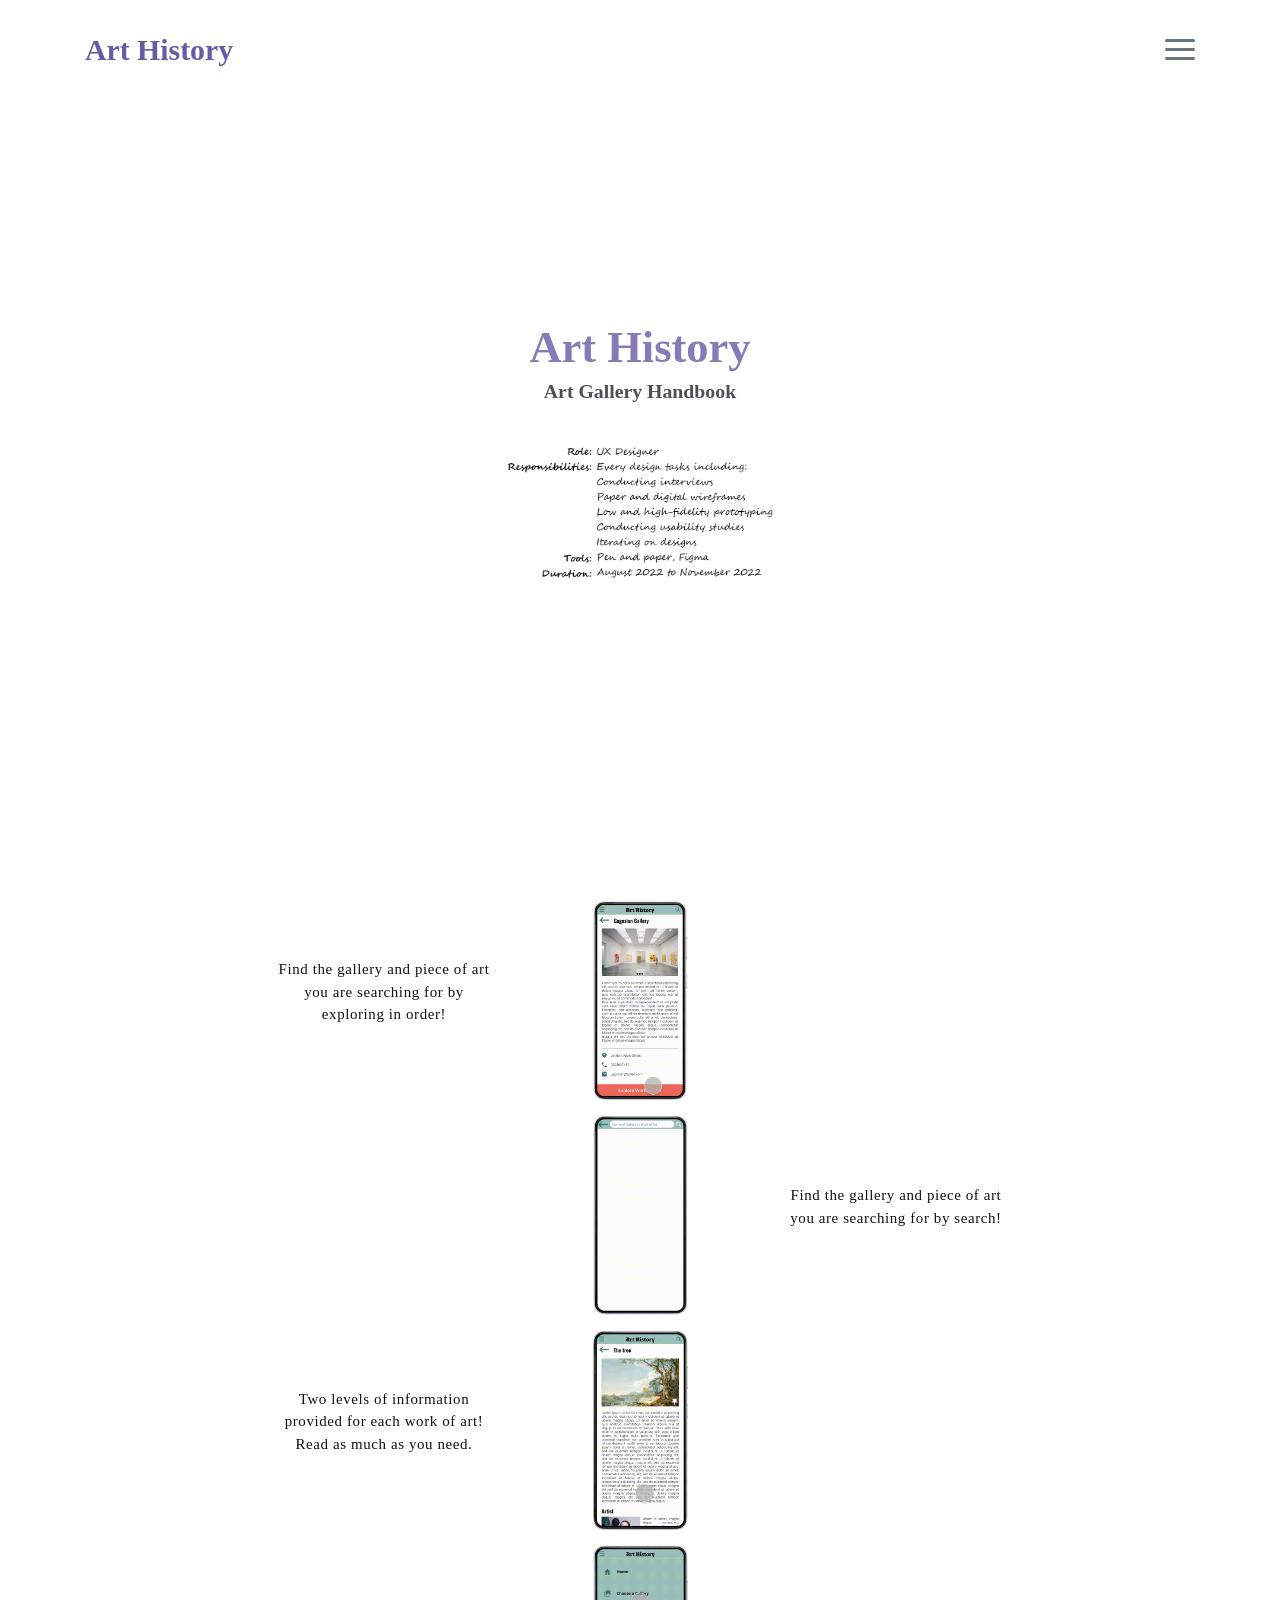
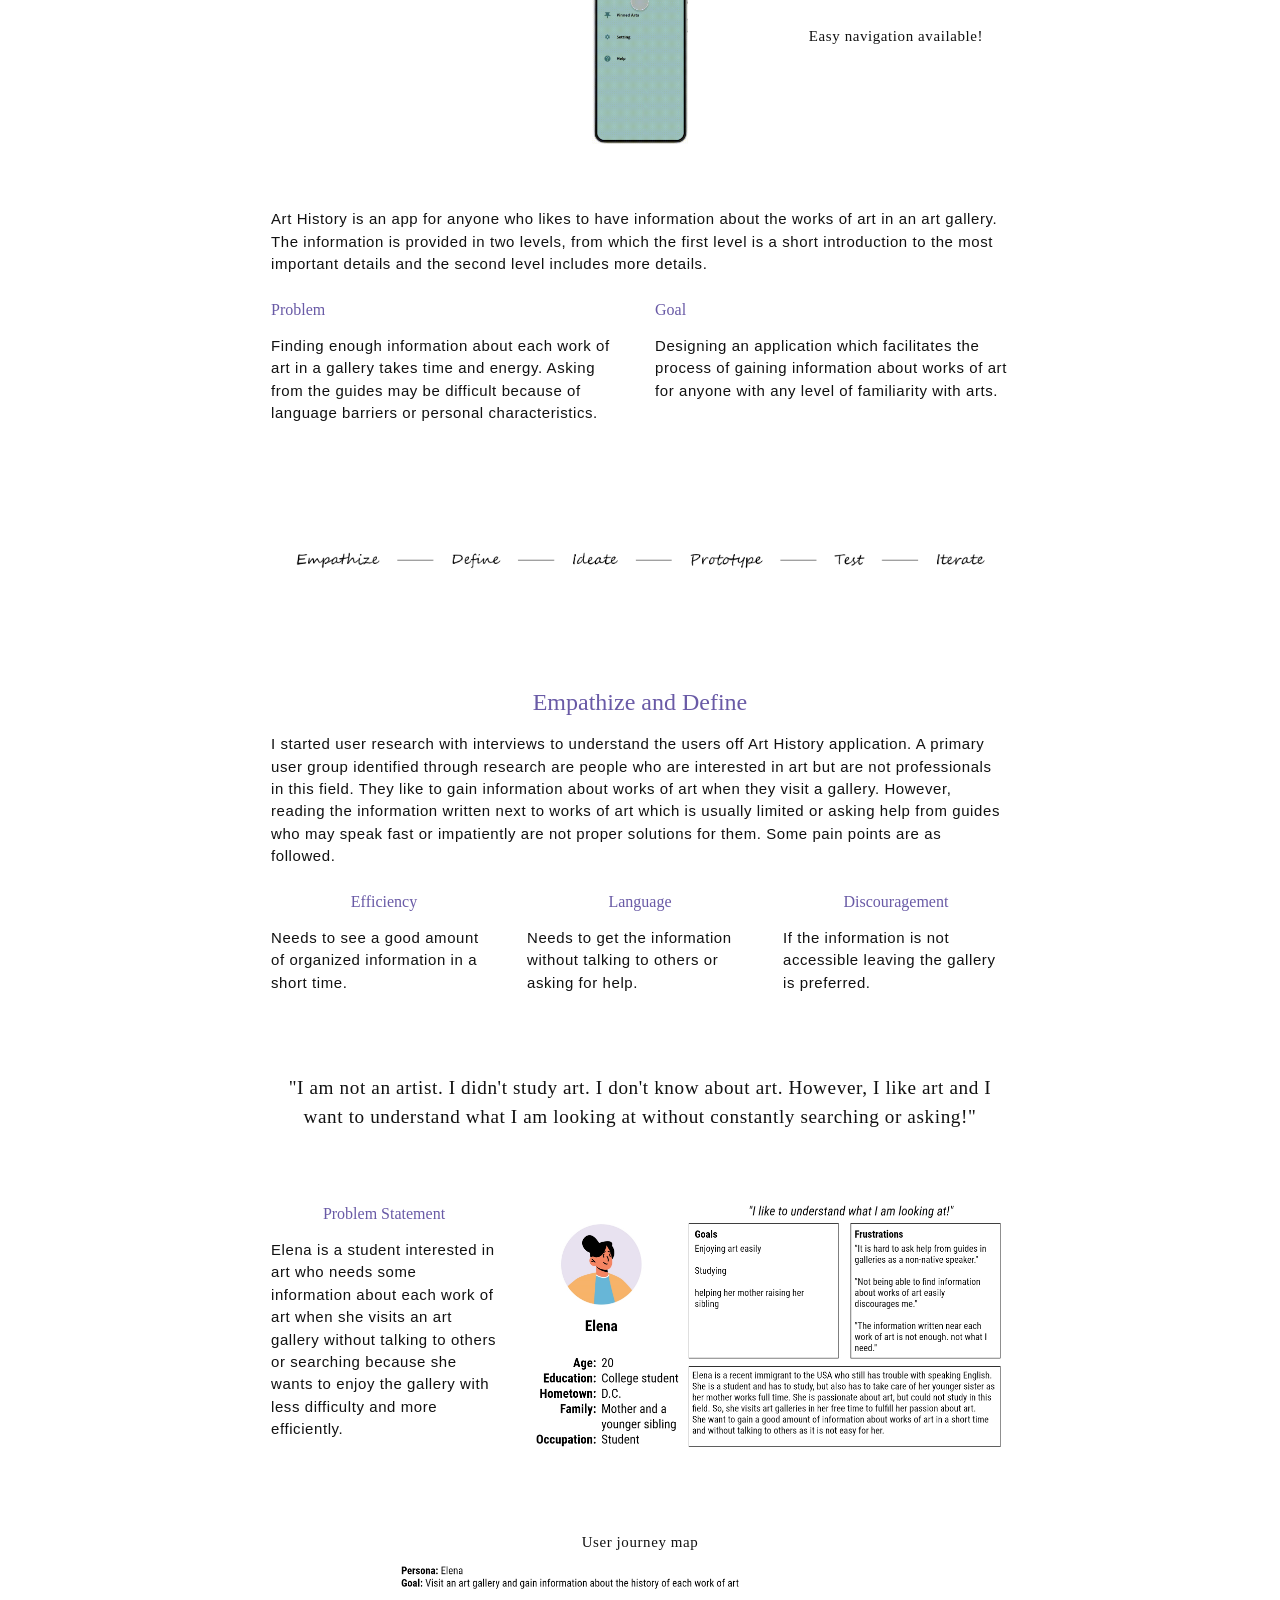
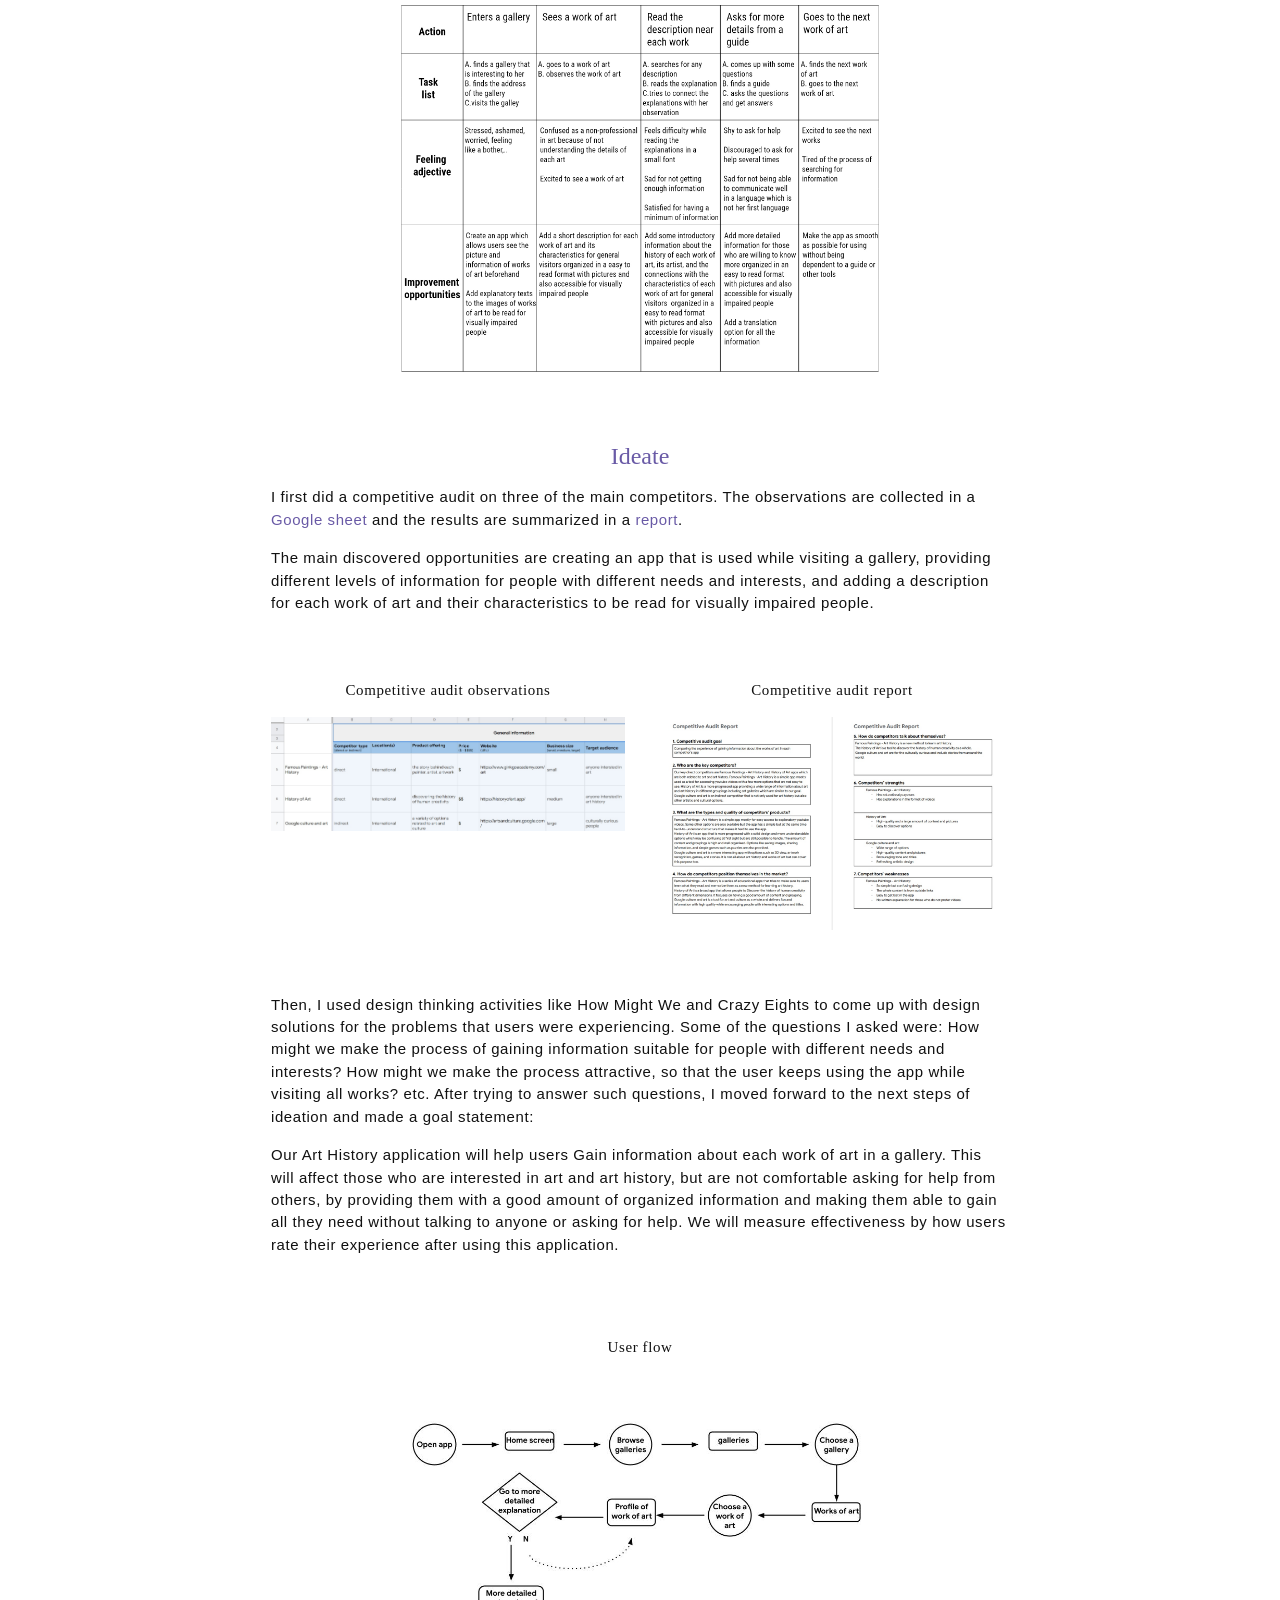
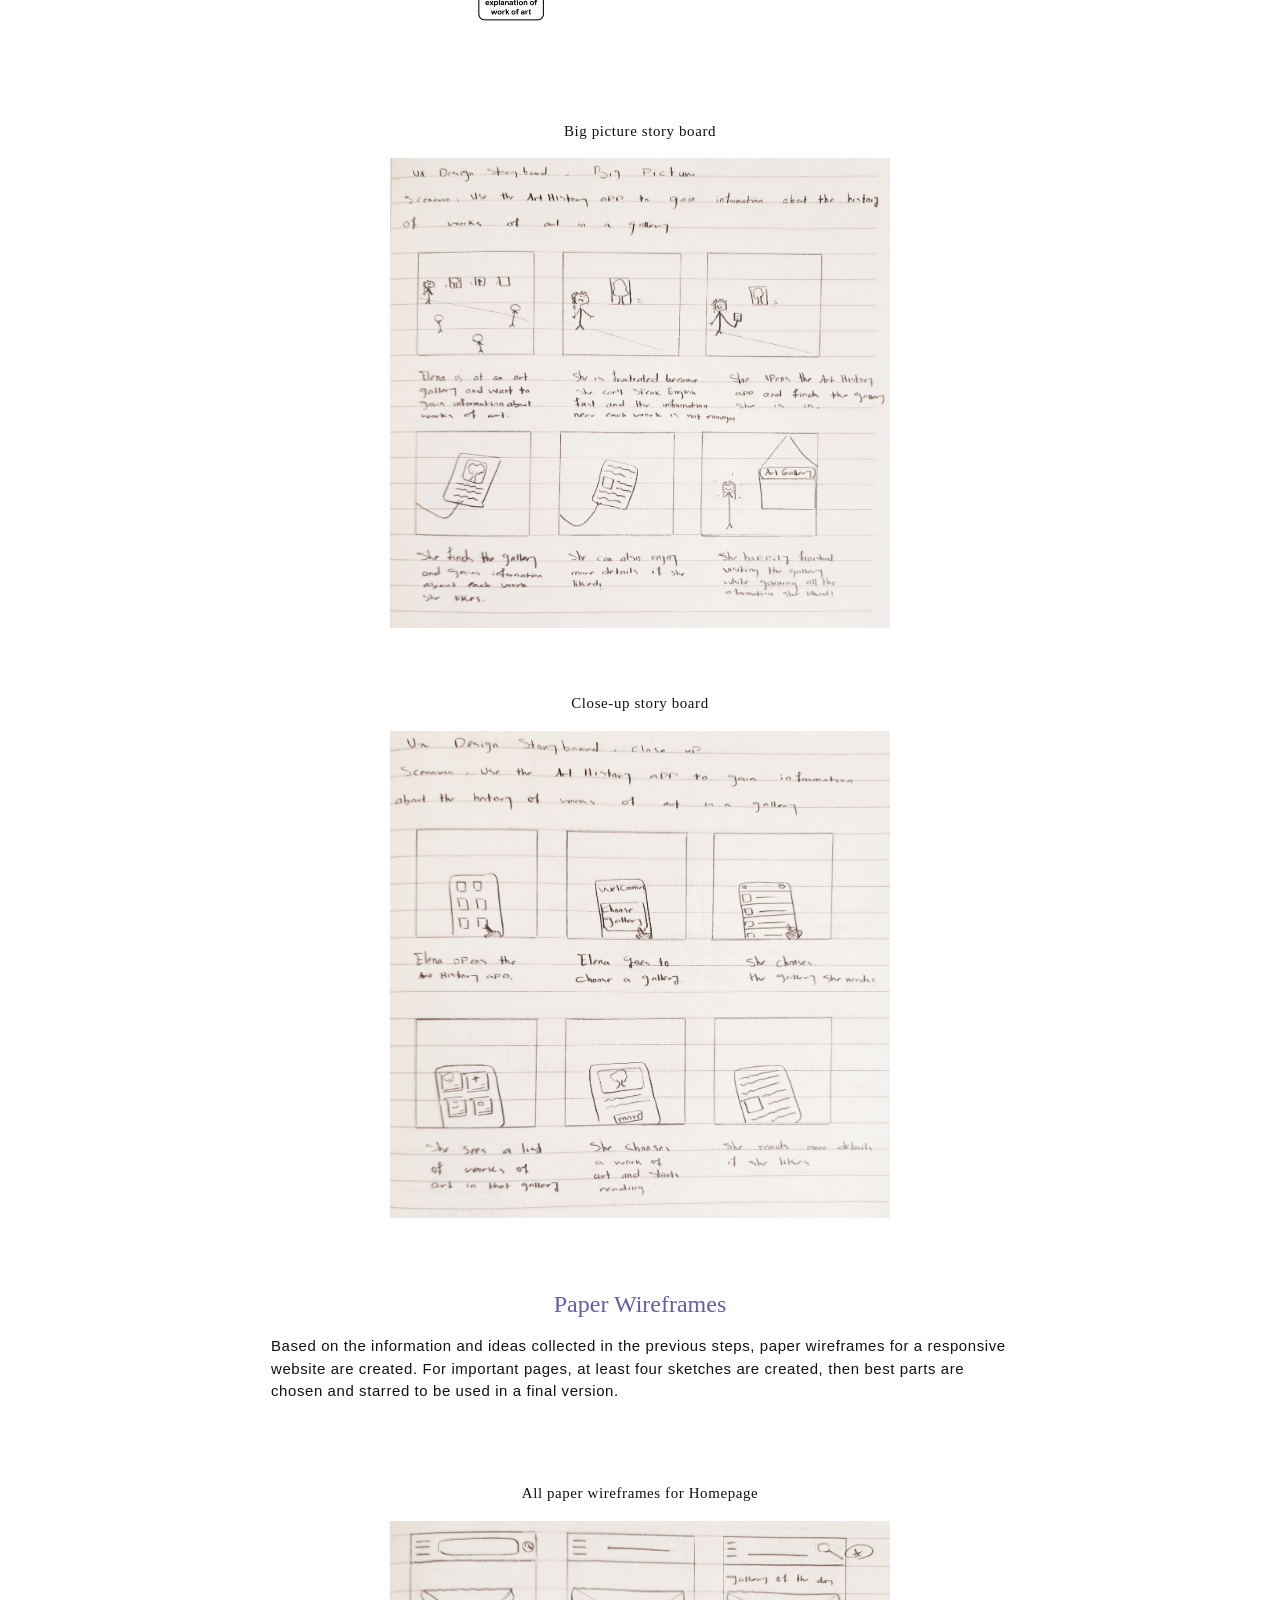
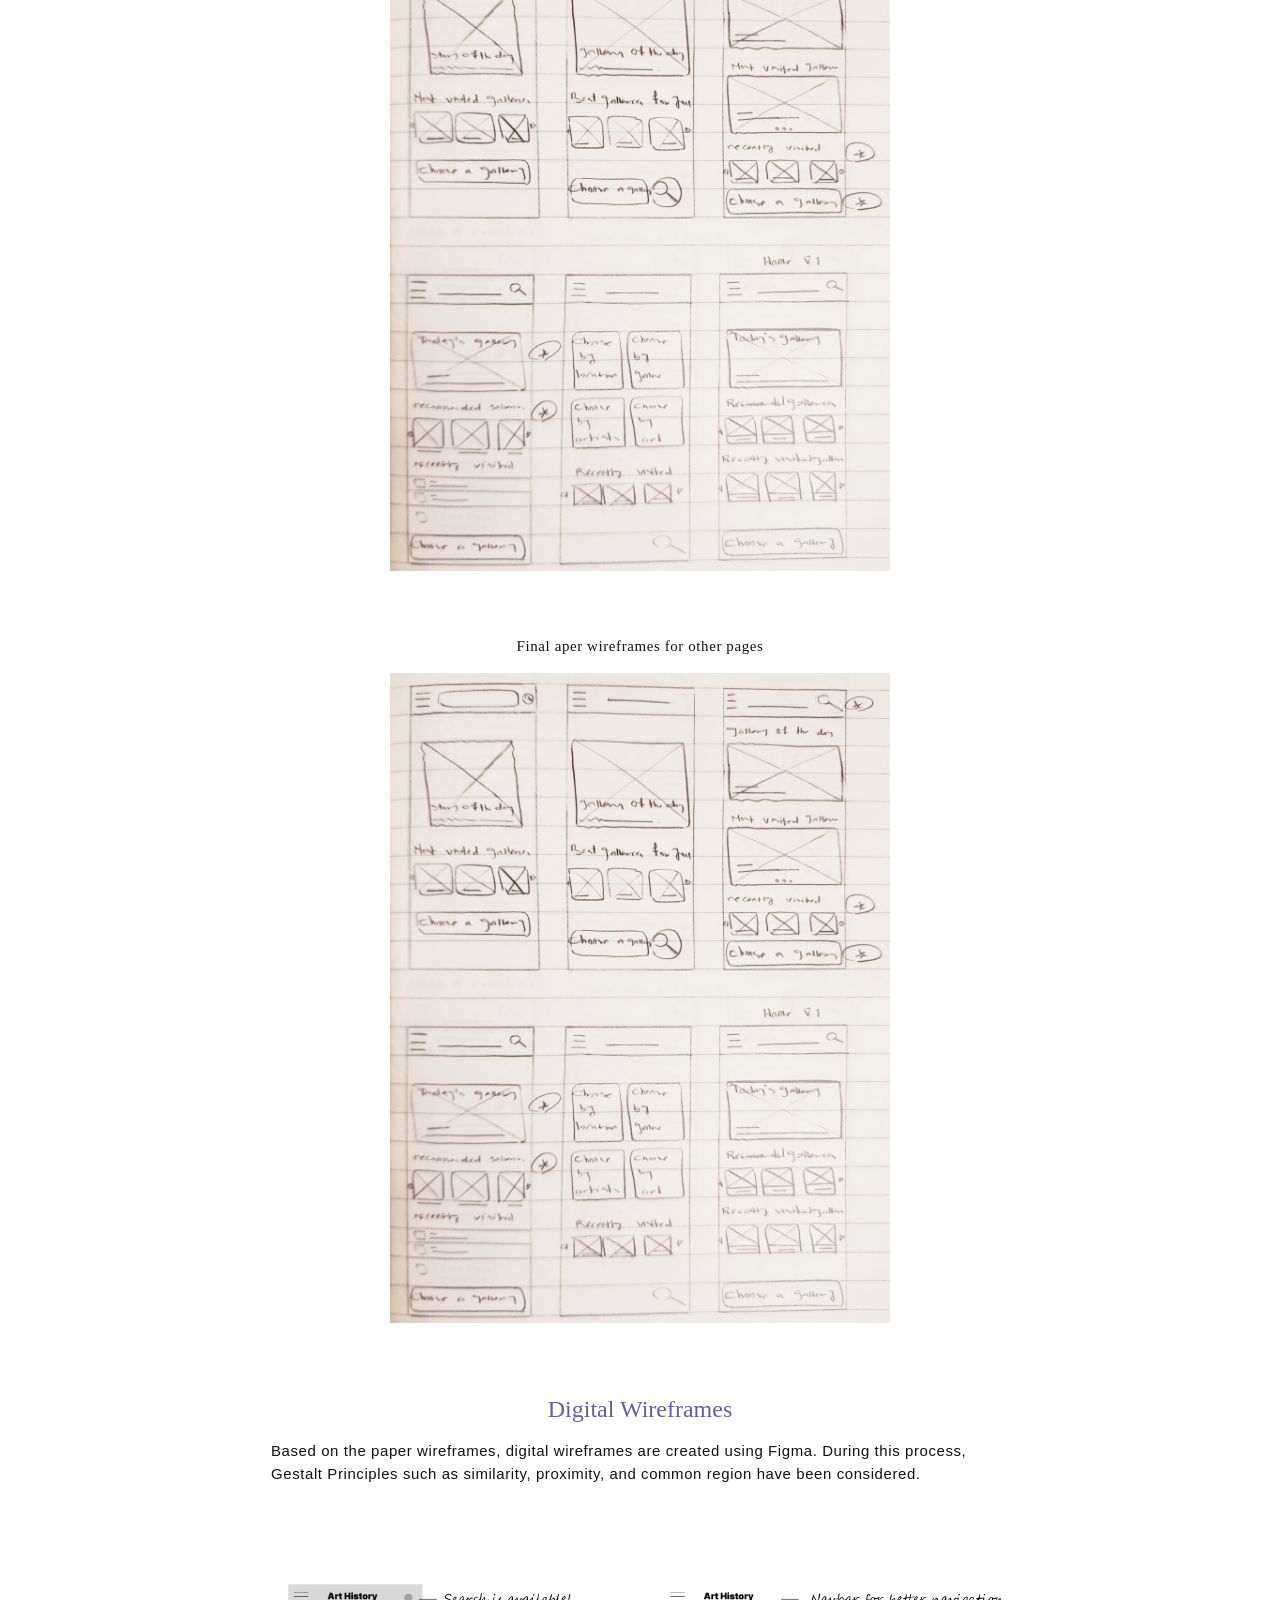
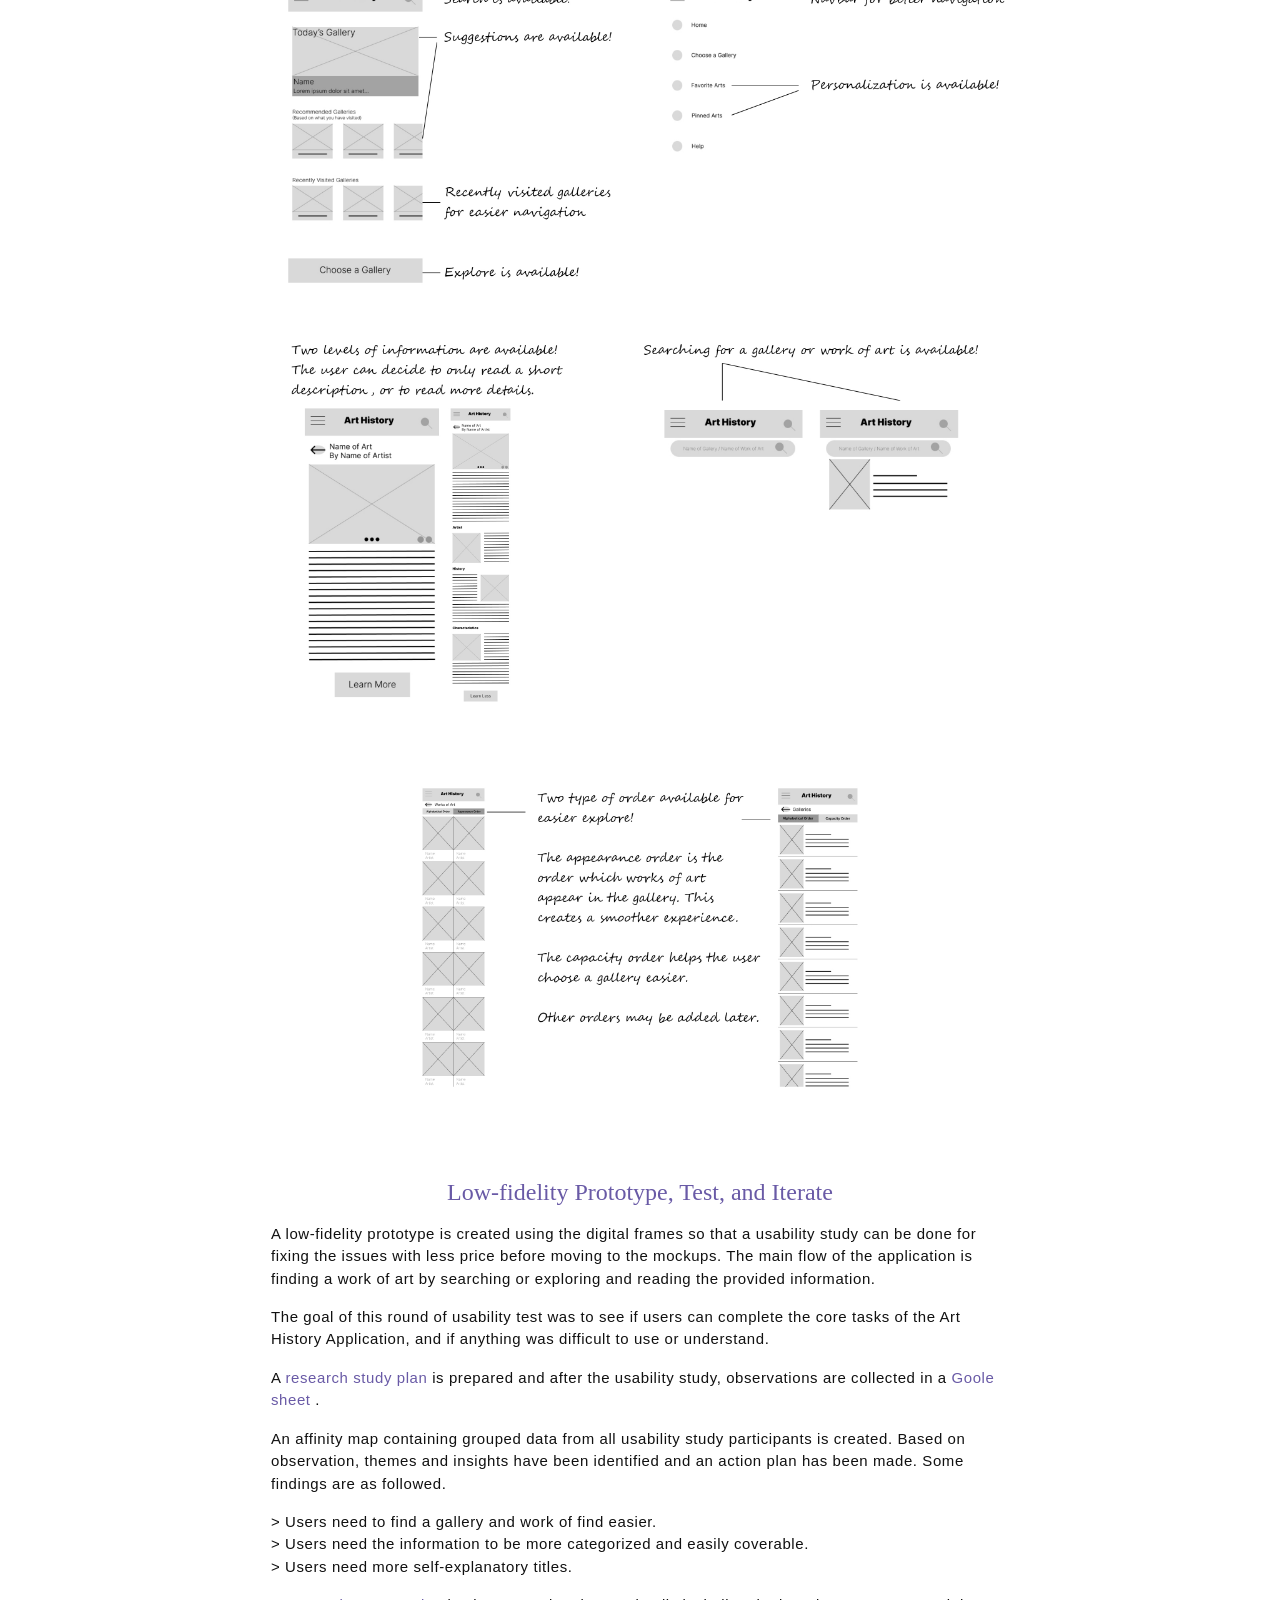
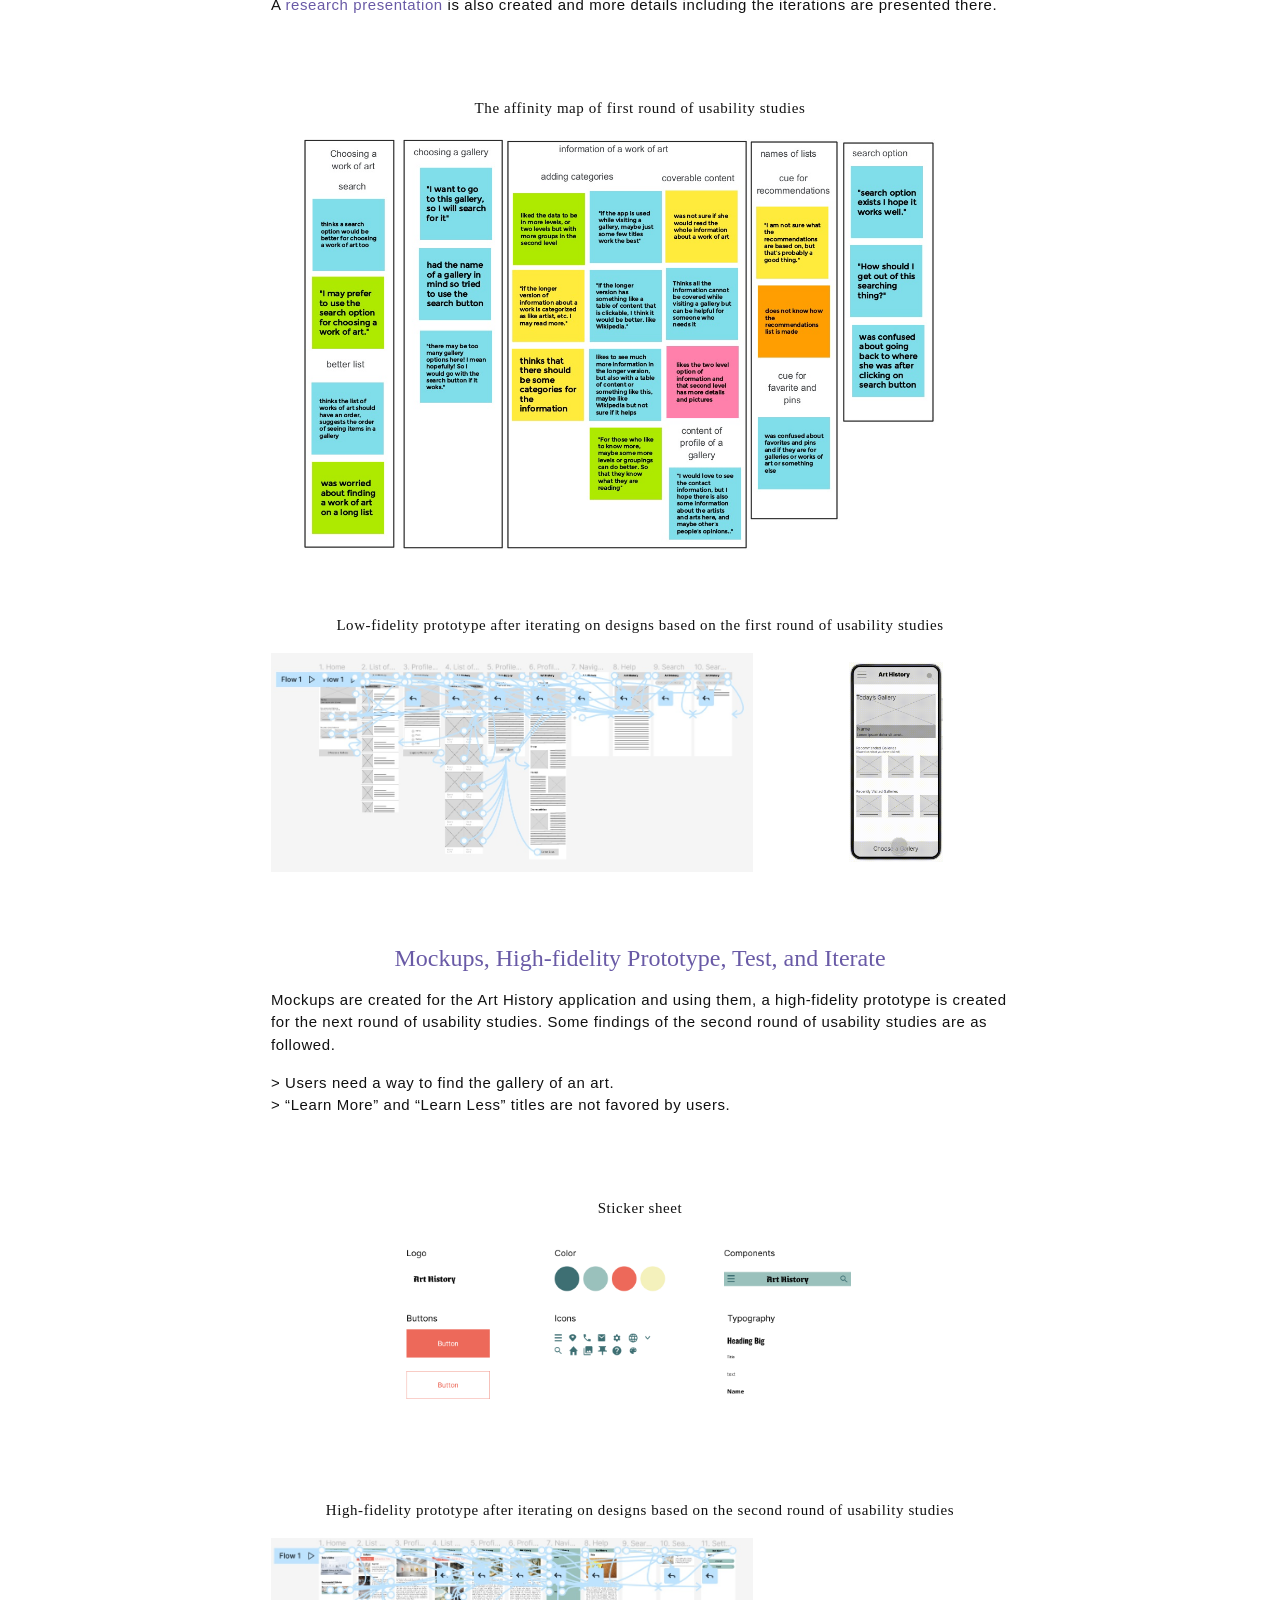
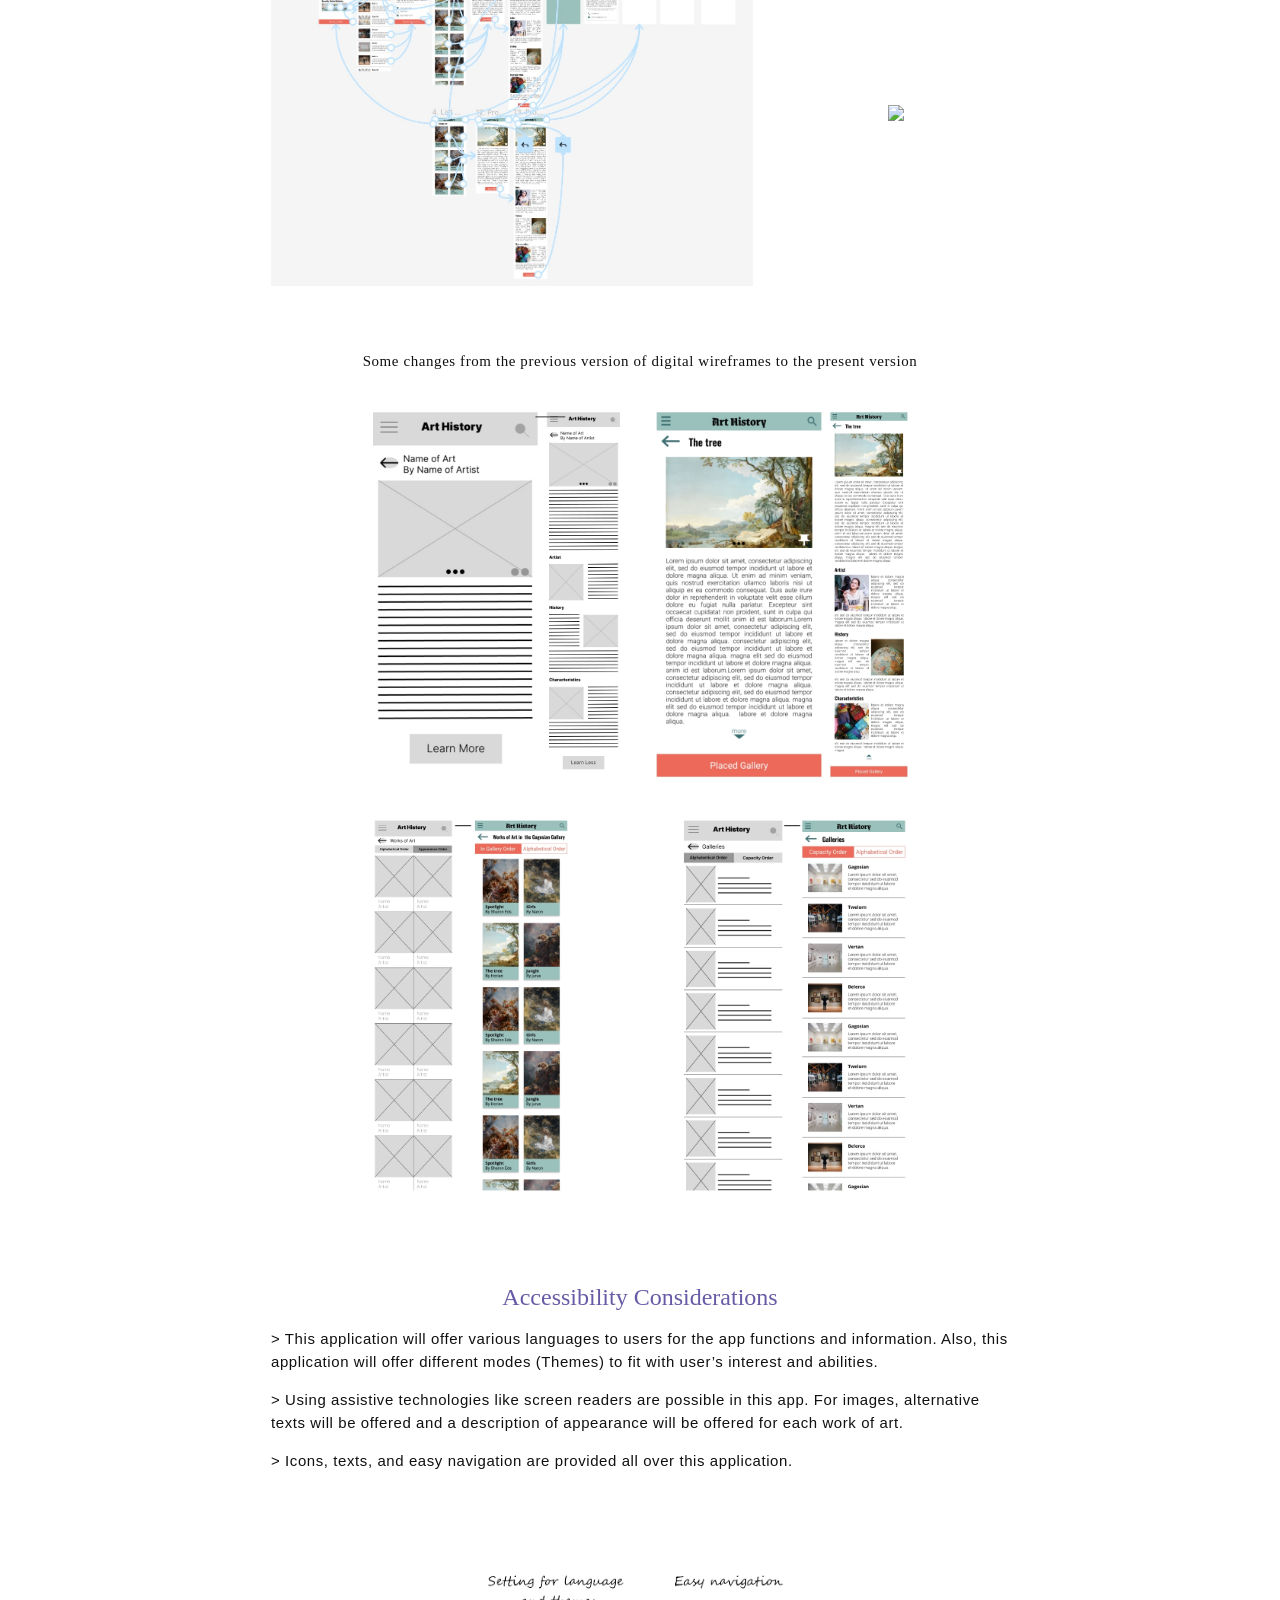
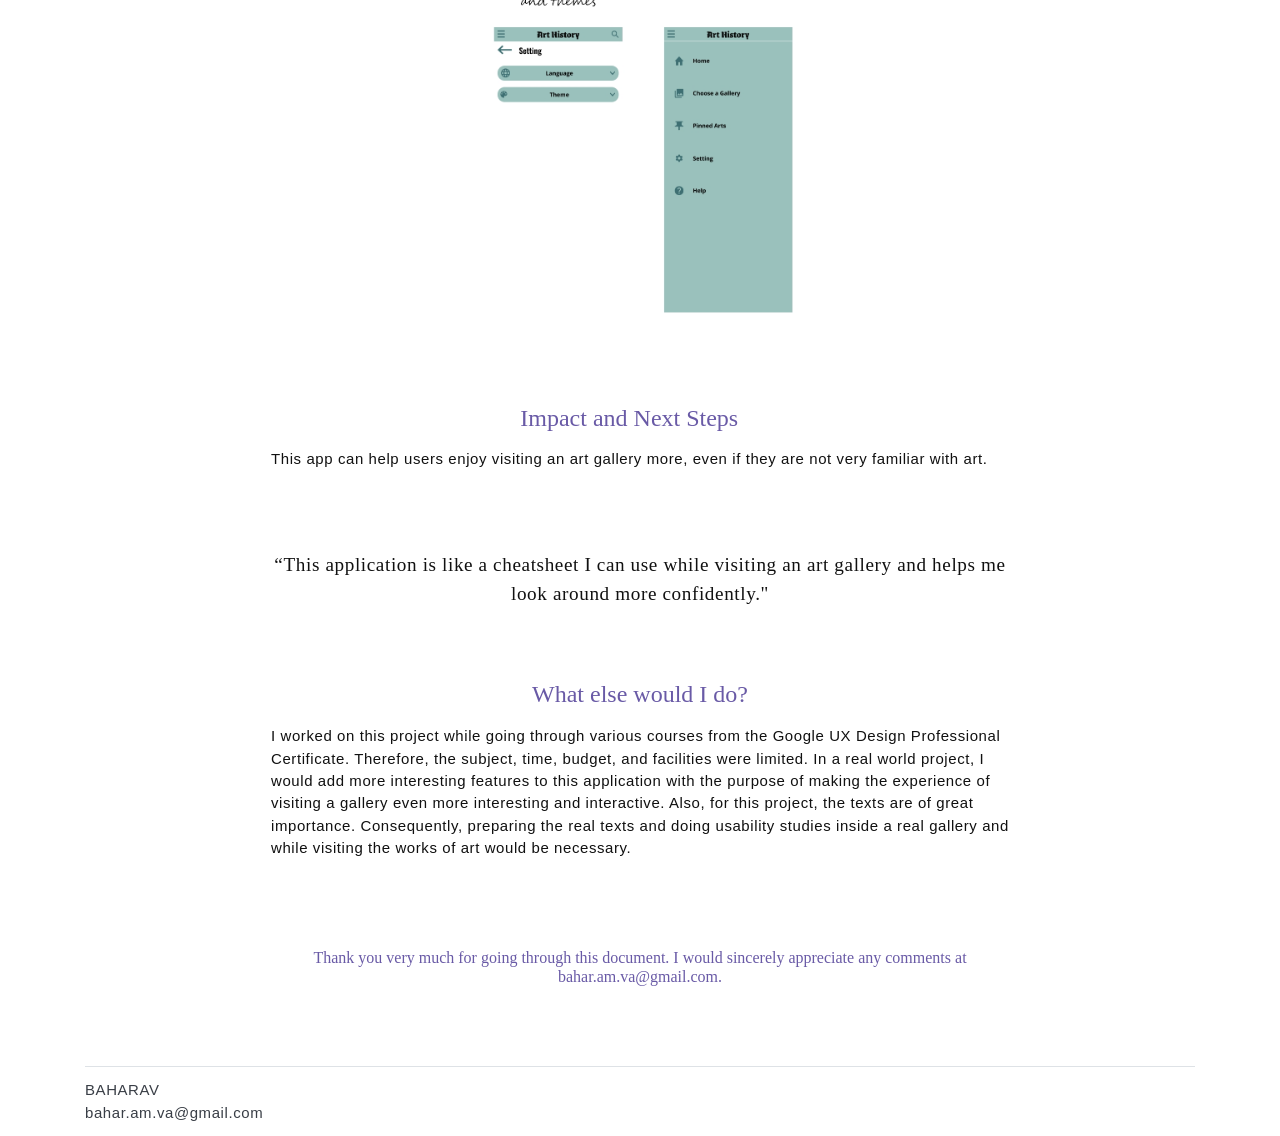
==== arthistory.html @ ecfd7d44 "1" ====
<!DOCTYPE html>
<html lang="en">
<head>
    <meta charset="utf-8">
    <meta name="viewport" content="width=device-width, initial-scale=1, shrink-to-fit=no">
    <meta name="description" content="Personal Website">
    <meta name="author" content="Me">
    <title>Art History</title>
    <!-- font icons -->
    <link rel="stylesheet" href="assets/vendors/themify-icons/css/themify-icons.css">
    <!-- Bootstrap + allcss main styles -->
    <link rel="stylesheet" href="assets/css/allcss.css">

    <link rel="icon" type="image/x-icon" href="assets/imgs/Bahar.jpg">
</head>

<body data-spy="scroll" data-target=".navbar" data-offset="40" id="home">

<!--___________________________________________________________________________________________________________-->

<!-- Page Navbar -->

<nav class="custom-navbar" data-spy="affix" data-offset-top="20">
    <div class="container">
        <a class="logo" href="#">Art History</a>
        <ul class="nav">
            <li class="item">
                <a class="link" href="index.html#home">Home</a>
            </li>
            <li class="item">
                <a class="link" href="index.html#portfolio">Works</a>
            </li>
            <li class="item ml-md-3">
                <a href="assets/pdfs/BaharAmirianVarnousefaderani_CV.pdf" class="btn btn-primary">CV</a>
            </li>
        </ul>
        <a href="javascript:void(0)" id="nav-toggle" class="hamburger hamburger--elastic">
            <div class="hamburger-box">
                <div class="hamburger-inner"></div>
            </div>
        </a>
    </div>
</nav><!-- End of Page Navbar -->

<!--___________________________________________________________________________________________________________-->

<!-- page header -->
<header id="home_1" class="header">
    <div class="header-content container header-content-2">
        <h1 class="header-title">
            <span class="up_Case">Art History</span>
            <span class="down_Case">Art Gallery Handbook</span>
        </h1>
        <img src="assets/imgs/Art_Details.jpg" class="blog-card-img">
    </div>
</header><!-- end of page header -->

<section class="section pt-0">
    <div class="container text-center image-back">
        <div class="row margin-row">
            <div class="col-md-4">
                <p>
                    Find the gallery and piece of art you are searching for by exploring in order!
                </p>
            </div>
            <div class="col-md-4">
                <img src="assets/vdos/Art_Final_1.gif" class="blog-card-img maxheight-img">
            </div>
            <div class="col-md-4">
            </div>
        </div>
        <div class="row margin-row">
            <div class="col-md-4">
            </div>
            <div class="col-md-4">
                <img src="assets/vdos/Art_Final_4.gif" class="blog-card-img maxheight-img">
            </div>
            <div class="col-md-4">
                <p>
                    Find the gallery and piece of art you are searching for by search!
                </p>
            </div>
        </div>
        <div class="row margin-row">
            <div class="col-md-4">
                <p>
                    Two levels of information provided for each work of art! Read as much as you need.
                </p>
            </div>
            <div class="col-md-4">
                <img src="assets/vdos/Art_Final_2.gif" class="blog-card-img maxheight-img">
            </div>
            <div class="col-md-4">
            </div>
        </div>
        <div class="row margin-row">
            <div class="col-md-4">
            </div>
            <div class="col-md-4">
                <img src="assets/vdos/Art_Final_3.gif" class="blog-card-img maxheight-img">
            </div>
            <div class="col-md-4">
                <p>
                    Easy navigation available!
                </p>
            </div>
        </div>
    </div>
</section>

<section class="section pt-0" id="overview">
    <!-- container -->
    <div class="container text-center">
        <div class="blog-card">
            <div class="blog-card-body">
                <p class="text-left">
                    Art History is an app for anyone who likes to have information about the works of art in an art
                    gallery. The information is provided in two levels, from which the first level is a short
                    introduction to the most important details and the second level includes more details.
                </p>
                <div class="row">
                    <div class="col-md-6">
                        <h6>
                            Problem
                        </h6>
                        <p class="text-left">
                            Finding enough information about each work of art in a gallery takes time and energy. Asking
                            from the guides may be difficult because of language barriers or personal characteristics.
                        </p>
                    </div>
                    <div class="col-md-6">
                        <h6>
                            Goal
                        </h6>
                        <p class="text-left">Designing an application which facilitates the process of gaining
                            information about works of art for anyone with any level of familiarity with arts.</p>
                    </div>
                </div>
            </div>
        </div><!-- end of blog wrapper -->
    </div><!-- end of container -->
</section>

<section class="section pt-0">
    <div class="container text-center">
        <img src="assets/imgs/Bouquet_Process.jpg" class="blog-card-img">
    </div>
</section>

<section class="section pt-0" id="empathizeanddefine">
    <!-- container -->
    <div class="container text-center">
        <div class="blog-card">
            <div class="blog-card-body text-center">
                <h4>
                    Empathize and Define
                </h4>
                <p class="text-left">
                    I started user research with interviews to understand the users off Art History application.
                    A primary user group identified through research are people who are interested in art but are
                    not professionals in this field. They like to gain information about works of art when they visit a
                    gallery. However, reading the information written next to works of art which is usually limited or
                    asking help from guides who may speak fast or impatiently are not proper solutions for them.
                    Some pain points are as followed.
                </p>
                <!--                <h5>-->
                <!--                    Pain Points-->
                <!--                </h5>-->
                <div class="row">
                    <div class="col-md-4">
                        <h6>Efficiency</h6>
                        <p class="text-left">
                            Needs to see a good amount of organized information in a short time.
                        </p>
                    </div>
                    <div class="col-md-4">
                        <h6>Language</h6>
                        <p class="text-left">
                            Needs to get the information without talking to others or asking for help.
                        </p>
                    </div>
                    <div class="col-md-4">
                        <h6>Discouragement</h6>
                        <p class="text-left">
                            If the information is not accessible leaving the gallery is preferred.
                        </p>
                    </div>
                </div>
            </div>
        </div><!-- end of blog wrapper -->
    </div><!-- end of container -->
</section>

<section class="section pt-0">
    <div class="container text-center image-back">
        <p class="quote-p">
            "I am not an artist. I didn't study art. I don't know about art. However, I like art and
            I want to understand what I am looking at without constantly searching or asking!"
        </p>
    </div>
</section>

<section class="section pt-0">
    <div class="container text-center">
        <div class="row">
            <div class="col-md-4">
                <h6>
                    Problem Statement
                </h6>
                <p class="text-left">
                    Elena is a student interested in art who needs some information about each work of art
                    when she visits an art gallery without talking to others or searching because she wants to
                    enjoy the gallery with less difficulty and more efficiently.
                </p>
            </div>
            <div class="col-md-8">
                <img src="assets/imgs/Art_Persona_1.jpg" class="blog-card-img">
            </div>
        </div>
    </div>
</section>

<section class="section pt-0">
    <div class="container text-center">
        <p class="image-back">
            User journey map
        </p>
        <img src="assets/imgs/Art_Userjourneymaps_1.jpg" class="blog-card-img smaller-img">
    </div>
</section>

<section class="section pt-0">
    <div class="container text-center">
        <h4>
            Ideate
        </h4>
        <p class="text-left">
            I first did a competitive audit on three of the main competitors. The observations are
            collected in a
            <a href="https://docs.google.com/spreadsheets/d/1CEnKWUI_dCINaGh-vKuQXi4m31sz3-Usho3GjRuwLxQ/edit?usp=sharing&resourcekey=0-UyjxBMop9PNQyITPndTD_w">
                Google sheet</a>
            and the results are summarized in a
            <a href="assets/pdfs/ArtHistory_competitiveauditreport.pdf">
                report</a>.
        </p>
        <p class="text-left">
            The main discovered opportunities are creating an app that is used while visiting a gallery,
            providing different levels of information for people with different needs and interests, and
            adding a description for each work of art and their characteristics to be read for
            visually impaired people.
        </p>
    </div>
</section>

<section class="section pt-0">
    <div class="container text-center image-back">
        <div class="row">
            <div class="col-md-6">
                <p>
                    Competitive audit observations
                </p>
                <a href="https://docs.google.com/spreadsheets/d/1CEnKWUI_dCINaGh-vKuQXi4m31sz3-Usho3GjRuwLxQ/edit?usp=sharing&resourcekey=0-UyjxBMop9PNQyITPndTD_w">
                    <img src="assets/imgs/Art_Compaudit_2.jpg" class="blog-card-img">
                </a>
            </div>
            <div class="col-md-6">
                <p>
                    Competitive audit report
                </p>
                <a href="assets/pdfs/ArtHistory_competitiveauditreport.pdf">
                    <img src="assets/imgs/Art_Compaudit_1.jpg" class="blog-card-img">
                </a>
            </div>
        </div>
    </div>
</section>

<section class="section pt-0" id="ideate">
    <!-- container -->
    <div class="container text-center">
        <div class="blog-card">
            <div class="blog-card-body text-center">
                <p class="text-left">
                    Then, I used design thinking activities like How Might We and Crazy Eights
                    to come up with design solutions for the problems that users were experiencing.
                    Some of the questions I asked were: How might we make the process of gaining information suitable
                    for people with different needs and interests? How might we make the process attractive, so that
                    the user keeps using the app while visiting all works? etc. After trying to answer such
                    questions, I moved forward to the next steps of ideation and made a goal statement:
                </p>
                <p class="text-left">
                    Our Art History application will help users Gain information about each work of
                    art in a gallery. This will affect those who are interested in art and art
                    history, but are not comfortable asking for help from others, by providing them
                    with a good amount of organized information and making them able to gain all they need
                    without talking to anyone or asking for help. We will measure effectiveness
                    by how users rate their experience after using this application.
                </p>
            </div>
        </div><!-- end of blog wrapper -->
    </div><!-- end of container -->
</section>

<section class="section pt-0">
    <div class="container text-center image-back">
        <p>
            User flow
        </p>
        <img src="assets/imgs/Art_userflow.jpg" class="blog-card-img smaller-img">
    </div>
</section>

<section class="section pt-0">
    <div class="container text-center image-back">
        <p>
            Big picture story board
        </p>
        <img src="assets/imgs/Art_Bigpicture.jpg" class="blog-card-img smaller-img">
    </div>
</section>

<section class="section pt-0">
    <div class="container text-center image-back">
        <p>
            Close-up story board
        </p>
        <img src="assets/imgs/Art_Closeup.jpg" class="blog-card-img smaller-img">
    </div>
</section>

<section class="section pt-0" id="paperwireframes">
    <!-- container -->
    <div class="container text-center">
        <div class="blog-card">
            <div class="blog-card-body text-center">
                <h4>
                    Paper Wireframes
                </h4>
                <p class="text-left">
                    Based on the information and ideas collected in the previous steps, paper wireframes for
                    a responsive website are created. For important pages, at least four sketches are created,
                    then best parts are chosen and starred to be used in a final version.
                </p>
            </div>
        </div><!-- end of blog wrapper -->
    </div><!-- end of container -->
</section>

<section class="section pt-0">
    <div class="container text-center image-back">
        <p>
            All paper wireframes for Homepage
        </p>
        <img src="assets/imgs/Art_paperwireframe_1.jpg" class="blog-card-img smaller-img">
    </div>
</section>

<section class="section pt-0">
    <div class="container text-center image-back">
        <p>
            Final aper wireframes for other pages
        </p>
        <img src="assets/imgs/Art_paperwireframe_1.jpg" class="blog-card-img smaller-img">
    </div>
</section>

<section class="section pt-0" id="digitalwireframes">
    <!-- container -->
    <div class="container text-center">
        <div class="blog-card">
            <div class="blog-card-body text-center">
                <h4>
                    Digital Wireframes
                </h4>
                <p class="text-left">
                    Based on the paper wireframes, digital wireframes are created using Figma. During this
                    process, Gestalt Principles such as similarity, proximity, and common region have been
                    considered.
                </p>
            </div>
        </div><!-- end of blog wrapper -->
    </div><!-- end of container -->
</section>

<section class="section pt-0">
    <div class="container text-center">
        <img src="assets/imgs/Art_digitalwireframe_1.jpg" class="blog-card-img">
        <br>
        <br>
        <img src="assets/imgs/Art_digitalwireframe_2.jpg" class="blog-card-img">
        <br>
        <br>
        <img src="assets/imgs/Art_digitalwireframe_3.jpg" class="blog-card-img">
    </div>
</section>

<section class="section pt-0" id="lowfidprototypeandtest">
    <!-- container -->
    <div class="container text-center">
        <div class="blog-card">
            <div class="blog-card-body text-center">
                <h4>
                    Low-fidelity Prototype, Test, and Iterate
                </h4>
                <p class="text-left">
                    A low-fidelity prototype is created using the digital frames so that a usability study can
                    be done for fixing the issues with less price before moving to the mockups. The main flow of
                    the application is finding a work of art by searching or exploring and reading the provided
                    information.
                </p>
                <p class="text-left">
                    The goal of this round of usability test was to see if users can complete the core tasks of
                    the Art History Application, and if anything was difficult to use or understand.
                </p>
                <p class="text-left">
                    A
                    <a href="assets/pdfs/ArtHistory_researchstudyplan.pdf">
                        research study plan
                    </a>
                    is prepared and after the usability study, observations are collected in a
                    <a href="https://docs.google.com/spreadsheets/d/1biDgm1GoHZ2zwPCjdOTj0ZNu6Ik3HTjcQwm76Y-rcs0/edit?usp=sharing">
                        Goole sheet
                    </a>.
                </p>
                <p class="text-left">
                    An affinity map containing grouped data from all usability study participants is created.
                    Based on observation, themes and insights have been identified and an action plan has been made.
                    Some findings are as followed.
                </p>
                <p class="text-left">
                    > Users need to find a gallery and work of find easier.
                    <br>
                    > Users need the information to be more categorized and easily coverable.
                    <br>
                    > Users need more self-explanatory titles.
                    <br>
                </p>
                <p class="text-left">
                    A
                    <a href="assets/pdfs/ArtHistory_researchpresentation.pdf">
                        research presentation
                    </a>
                    is also created and more details including the iterations are presented there.
                </p>
            </div>
        </div><!-- end of blog wrapper -->
    </div><!-- end of container -->
</section>

<section class="section pt-0">
    <div class="container text-center image-back">
        <p>
            The affinity map of first round of usability studies
        </p>
        <img src="assets/imgs/Art_lowfidtest_jam_1.jpg" class="blog-card-img">
    </div>
</section>

<section class="section pt-0">
    <div class="container text-center image-back">
        <p>
            Low-fidelity prototype after iterating on designs based on the first round of
            usability studies
        </p>
        <div class="row margin-row">
            <div class="col-md-8">
                <img src="assets/imgs/Art_lowfiprototype.jpg" class="blog-card-img">
            </div>
            <div class="col-md-4">
                <img src="assets/vdos/Art_lowfi_1.gif" class="blog-card-img maxheight-img">
            </div>
        </div>
    </div>
</section>

<section class="section pt-0" id="mockupsandhighfidprototypeandtest">
    <!-- container -->
    <div class="container text-center">
        <div class="blog-card">
            <div class="blog-card-body text-center">
                <h4>
                    Mockups, High-fidelity Prototype, Test, and Iterate
                </h4>
                <p class="text-left">
                    Mockups are created for the Art History application and using them, a high-fidelity prototype
                    is created for the next round of usability studies.
                    Some findings of the second round of usability studies are as followed.
                </p>
                <p class="text-left">
                    > Users need a way to find the gallery of an art.
                    <br>
                    > “Learn More” and “Learn Less” titles are not favored by users.
                </p>
            </div>
        </div><!-- end of blog wrapper -->
    </div><!-- end of container -->
</section>

<section class="section pt-0">
    <div class="container text-center image-back">
        <p>
            Sticker sheet
        </p>
        <img src="assets/imgs/Art_stickersheet.jpg" class="blog-card-img maxheight-img">
    </div>
</section>

<section class="section pt-0">
    <div class="container text-center image-back">
        <p>
            High-fidelity prototype after iterating on designs based on the second round of
            usability studies
        </p>
        <div class="row margin-row">
            <div class="col-md-8">
                <img src="assets/imgs/Art_highfiprototype.jpg" class="blog-card-img">
            </div>
            <div class="col-md-4">
                <img src="assets/vdos/Art_highfi_1.gif" class="blog-card-img maxheight-img">
            </div>
        </div>
    </div>
</section>

<section class="section pt-0">
    <div class="container text-center image-back">
        <p>
            Some changes from the previous version of digital wireframes to the present version
        </p>
        <img src="assets/imgs/Art_iterate_1.jpg" class="blog-card-img">
        <img src="assets/imgs/Art_iterate_2.jpg" class="blog-card-img">
    </div>
</section>

<section class="section pt-0" id="accessibility">
    <!-- container -->
    <div class="container text-center">
        <div class="blog-card">
            <div class="blog-card-body text-center">
                <h4>
                    Accessibility Considerations
                </h4>
                <!--                <div class="row">-->
                <!--                    <div class="col-md-4">-->
                <p class="text-left">
                    > This application will offer various languages to users for the app
                    functions and information.

                    Also, this application will offer different modes (Themes) to fit with user’s
                    interest and abilities.
                </p>
                <!--                    </div>-->
                <!--                    <div class="col-md-4">-->
                <p class="text-left">
                    > Using assistive technologies like screen readers are possible in this app.
                    For images, alternative texts will be offered and a description of appearance
                    will be offered for each work of art.
                </p>
                <!--                    </div>-->
                <!--                    <div class="col-md-4">-->
                <p class="text-left">
                    > Icons, texts, and easy navigation are provided all over this application.
                </p>
                <!--                    </div>-->
            </div>
        </div>
    </div>
    </div>
</section>

<section class="section pt-0">
    <div class="container text-center image-back">
        <img src="assets/imgs/Art_accessibility.jpg" class="blog-card-img">
    </div>
</section>

<section class="section pt-0" id="impactandnextsteps">
    <!-- container -->
    <div class="container text-center">
        <div class="blog-card">
            <div class="blog-card-body text-center">
                <h4>
                    Impact and Next Steps
                </h4>
                <p class="text-left">
                    This app can help users enjoy visiting an art gallery more, even if they are not
                    very familiar with art.
                </p>
            </div>
        </div><!-- end of blog wrapper -->
    </div><!-- end of container -->
</section>

<section class="section pt-0">
    <div class="container text-center image-back">
        <p class="quote-p">
            “This application is like a cheatsheet I can use while visiting an art gallery and
            helps me look around more confidently."
        </p>
    </div>
</section>

<section class="section pt-0" id="learnings">
    <!-- container -->
    <div class="container text-center">
        <div class="blog-card">
            <div class="blog-card-body text-center">
                <h4>
                    What else would I do?
                </h4>
                <p class="text-left">
                    I worked on this project while going through various courses from the
                    Google UX Design Professional Certificate. Therefore, the subject, time, budget, and
                    facilities were limited. In a real world project, I would add more interesting features
                    to this application with the purpose of making the experience of visiting a gallery even
                    more interesting and interactive. Also, for this project, the texts are of great importance.
                    Consequently, preparing the real texts and doing usability studies inside a real gallery and
                    while visiting the works of art would be necessary.
                </p>
            </div>
        </div><!-- end of blog wrapper -->
    </div><!-- end of container -->
</section>

<section class="section pt-0" id="final">
    <!-- container -->
    <div class="container text-center">
        <div class="blog-card">
            <div class="blog-card-body text-center">
                <h6>
                    Thank you very much for going through this document. I would sincerely appreciate any comments at
                    bahar.am.va@gmail.com.
                </h6>
            </div>
        </div><!-- end of blog wrapper -->
    </div><!-- end of container -->
</section>

<!--___________________________________________________________________________________________________________-->

<!-- footer -->
<div class="container">
    <footer class="footer">
        <p class="mb-0">
            BAHARAV
            <br>
            bahar.am.va@gmail.com
        </p>
    </footer>
</div> <!-- end of page footer -->

<!-- core  -->
<script src="assets/vendors/jquery/jquery-3.4.1.js"></script>
<script src="assets/vendors/bootstrap/bootstrap.bundle.js"></script>

<!-- bootstrap 3 affix -->
<script src="assets/vendors/bootstrap/bootstrap.affix.js"></script>

<!-- alljs js -->
<script src="assets/js/alljs.js"></script>

</body>
</html>
---- assets/vendors/themify-icons/css/themify-icons.css ----
@font-face {
	font-family: 'themify';
	src:url("../fonts/themify.eot?-fvbane");
	src:url("../fonts/themify.eot?#iefix-fvbane") format("embedded-opentype"),
		url("../fonts/themify.woff?-fvbane") format("woff"),
		url("../fonts/themify.ttf?-fvbane") format("truetype"),
		url("../fonts/themify.svg?-fvbane#themify") format("svg");
	font-weight: normal;
	font-style: normal;
}

[class^="ti-"], [class*=" ti-"] {
	font-family: 'themify';
	speak: none;
	font-style: normal;
	font-weight: normal;
	font-variant: normal;
	text-transform: none;
	line-height: 1;

	/* Better Font Rendering =========== */
	-webkit-font-smoothing: antialiased;
	-moz-osx-font-smoothing: grayscale;
}

.ti-wand:before {
	content: "\e600";
}
.ti-volume:before {
	content: "\e601";
}
.ti-user:before {
	content: "\e602";
}
.ti-unlock:before {
	content: "\e603";
}
.ti-unlink:before {
	content: "\e604";
}
.ti-trash:before {
	content: "\e605";
}
.ti-thought:before {
	content: "\e606";
}
.ti-target:before {
	content: "\e607";
}
.ti-tag:before {
	content: "\e608";
}
.ti-tablet:before {
	content: "\e609";
}
.ti-star:before {
	content: "\e60a";
}
.ti-spray:before {
	content: "\e60b";
}
.ti-signal:before {
	content: "\e60c";
}
.ti-shopping-cart:before {
	content: "\e60d";
}
.ti-shopping-cart-full:before {
	content: "\e60e";
}
.ti-settings:before {
	content: "\e60f";
}
.ti-search:before {
	content: "\e610";
}
.ti-zoom-in:before {
	content: "\e611";
}
.ti-zoom-out:before {
	content: "\e612";
}
.ti-cut:before {
	content: "\e613";
}
.ti-ruler:before {
	content: "\e614";
}
.ti-ruler-pencil:before {
	content: "\e615";
}
.ti-ruler-alt:before {
	content: "\e616";
}
.ti-bookmark:before {
	content: "\e617";
}
.ti-bookmark-alt:before {
	content: "\e618";
}
.ti-reload:before {
	content: "\e619";
}
.ti-plus:before {
	content: "\e61a";
}
.ti-pin:before {
	content: "\e61b";
}
.ti-pencil:before {
	content: "\e61c";
}
.ti-pencil-alt:before {
	content: "\e61d";
}
.ti-paint-roller:before {
	content: "\e61e";
}
.ti-paint-bucket:before {
	content: "\e61f";
}
.ti-na:before {
	content: "\e620";
}
.ti-mobile:before {
	content: "\e621";
}
.ti-minus:before {
	content: "\e622";
}
.ti-medall:before {
	content: "\e623";
}
.ti-medall-alt:before {
	content: "\e624";
}
.ti-marker:before {
	content: "\e625";
}
.ti-marker-alt:before {
	content: "\e626";
}
.ti-arrow-up:before {
	content: "\e627";
}
.ti-arrow-right:before {
	content: "\e628";
}
.ti-arrow-left:before {
	content: "\e629";
}
.ti-arrow-down:before {
	content: "\e62a";
}
.ti-lock:before {
	content: "\e62b";
}
.ti-location-arrow:before {
	content: "\e62c";
}
.ti-link:before {
	content: "\e62d";
}
.ti-layout:before {
	content: "\e62e";
}
.ti-layers:before {
	content: "\e62f";
}
.ti-layers-alt:before {
	content: "\e630";
}
.ti-key:before {
	content: "\e631";
}
.ti-import:before {
	content: "\e632";
}
.ti-image:before {
	content: "\e633";
}
.ti-heart:before {
	content: "\e634";
}
.ti-heart-broken:before {
	content: "\e635";
}
.ti-hand-stop:before {
	content: "\e636";
}
.ti-hand-open:before {
	content: "\e637";
}
.ti-hand-drag:before {
	content: "\e638";
}
.ti-folder:before {
	content: "\e639";
}
.ti-flag:before {
	content: "\e63a";
}
.ti-flag-alt:before {
	content: "\e63b";
}
.ti-flag-alt-2:before {
	content: "\e63c";
}
.ti-eye:before {
	content: "\e63d";
}
.ti-export:before {
	content: "\e63e";
}
.ti-exchange-vertical:before {
	content: "\e63f";
}
.ti-desktop:before {
	content: "\e640";
}
.ti-cup:before {
	content: "\e641";
}
.ti-crown:before {
	content: "\e642";
}
.ti-comments:before {
	content: "\e643";
}
.ti-comment:before {
	content: "\e644";
}
.ti-comment-alt:before {
	content: "\e645";
}
.ti-close:before {
	content: "\e646";
}
.ti-clip:before {
	content: "\e647";
}
.ti-angle-up:before {
	content: "\e648";
}
.ti-angle-right:before {
	content: "\e649";
}
.ti-angle-left:before {
	content: "\e64a";
}
.ti-angle-down:before {
	content: "\e64b";
}
.ti-check:before {
	content: "\e64c";
}
.ti-check-box:before {
	content: "\e64d";
}
.ti-camera:before {
	content: "\e64e";
}
.ti-announcement:before {
	content: "\e64f";
}
.ti-brush:before {
	content: "\e650";
}
.ti-briefcase:before {
	content: "\e651";
}
.ti-bolt:before {
	content: "\e652";
}
.ti-bolt-alt:before {
	content: "\e653";
}
.ti-blackboard:before {
	content: "\e654";
}
.ti-bag:before {
	content: "\e655";
}
.ti-move:before {
	content: "\e656";
}
.ti-arrows-vertical:before {
	content: "\e657";
}
.ti-arrows-horizontal:before {
	content: "\e658";
}
.ti-fullscreen:before {
	content: "\e659";
}
.ti-arrow-top-right:before {
	content: "\e65a";
}
.ti-arrow-top-left:before {
	content: "\e65b";
}
.ti-arrow-circle-up:before {
	content: "\e65c";
}
.ti-arrow-circle-right:before {
	content: "\e65d";
}
.ti-arrow-circle-left:before {
	content: "\e65e";
}
.ti-arrow-circle-down:before {
	content: "\e65f";
}
.ti-angle-double-up:before {
	content: "\e660";
}
.ti-angle-double-right:before {
	content: "\e661";
}
.ti-angle-double-left:before {
	content: "\e662";
}
.ti-angle-double-down:before {
	content: "\e663";
}
.ti-zip:before {
	content: "\e664";
}
.ti-world:before {
	content: "\e665";
}
.ti-wheelchair:before {
	content: "\e666";
}
.ti-view-list:before {
	content: "\e667";
}
.ti-view-list-alt:before {
	content: "\e668";
}
.ti-view-grid:before {
	content: "\e669";
}
.ti-uppercase:before {
	content: "\e66a";
}
.ti-upload:before {
	content: "\e66b";
}
.ti-underline:before {
	content: "\e66c";
}
.ti-truck:before {
	content: "\e66d";
}
.ti-timer:before {
	content: "\e66e";
}
.ti-ticket:before {
	content: "\e66f";
}
.ti-thumb-up:before {
	content: "\e670";
}
.ti-thumb-down:before {
	content: "\e671";
}
.ti-text:before {
	content: "\e672";
}
.ti-stats-up:before {
	content: "\e673";
}
.ti-stats-down:before {
	content: "\e674";
}
.ti-split-v:before {
	content: "\e675";
}
.ti-split-h:before {
	content: "\e676";
}
.ti-smallcap:before {
	content: "\e677";
}
.ti-shine:before {
	content: "\e678";
}
.ti-shift-right:before {
	content: "\e679";
}
.ti-shift-left:before {
	content: "\e67a";
}
.ti-shield:before {
	content: "\e67b";
}
.ti-notepad:before {
	content: "\e67c";
}
.ti-server:before {
	content: "\e67d";
}
.ti-quote-right:before {
	content: "\e67e";
}
.ti-quote-left:before {
	content: "\e67f";
}
.ti-pulse:before {
	content: "\e680";
}
.ti-printer:before {
	content: "\e681";
}
.ti-power-off:before {
	content: "\e682";
}
.ti-plug:before {
	content: "\e683";
}
.ti-pie-chart:before {
	content: "\e684";
}
.ti-paragraph:before {
	content: "\e685";
}
.ti-panel:before {
	content: "\e686";
}
.ti-package:before {
	content: "\e687";
}
.ti-music:before {
	content: "\e688";
}
.ti-music-alt:before {
	content: "\e689";
}
.ti-mouse:before {
	content: "\e68a";
}
.ti-mouse-alt:before {
	content: "\e68b";
}
.ti-money:before {
	content: "\e68c";
}
.ti-microphone:before {
	content: "\e68d";
}
.ti-menu:before {
	content: "\e68e";
}
.ti-menu-alt:before {
	content: "\e68f";
}
.ti-map:before {
	content: "\e690";
}
.ti-map-alt:before {
	content: "\e691";
}
.ti-loop:before {
	content: "\e692";
}
.ti-location-pin:before {
	content: "\e693";
}
.ti-list:before {
	content: "\e694";
}
.ti-light-bulb:before {
	content: "\e695";
}
.ti-Italic:before {
	content: "\e696";
}
.ti-info:before {
	content: "\e697";
}
.ti-infinite:before {
	content: "\e698";
}
.ti-id-badge:before {
	content: "\e699";
}
.ti-hummer:before {
	content: "\e69a";
}
.ti-home:before {
	content: "\e69b";
}
.ti-help:before {
	content: "\e69c";
}
.ti-headphone:before {
	content: "\e69d";
}
.ti-harddrives:before {
	content: "\e69e";
}
.ti-harddrive:before {
	content: "\e69f";
}
.ti-gift:before {
	content: "\e6a0";
}
.ti-game:before {
	content: "\e6a1";
}
.ti-filter:before {
	content: "\e6a2";
}
.ti-files:before {
	content: "\e6a3";
}
.ti-file:before {
	content: "\e6a4";
}
.ti-eraser:before {
	content: "\e6a5";
}
.ti-envelope:before {
	content: "\e6a6";
}
.ti-download:before {
	content: "\e6a7";
}
.ti-direction:before {
	content: "\e6a8";
}
.ti-direction-alt:before {
	content: "\e6a9";
}
.ti-dashboard:before {
	content: "\e6aa";
}
.ti-control-stop:before {
	content: "\e6ab";
}
.ti-control-shuffle:before {
	content: "\e6ac";
}
.ti-control-play:before {
	content: "\e6ad";
}
.ti-control-pause:before {
	content: "\e6ae";
}
.ti-control-forward:before {
	content: "\e6af";
}
.ti-control-backward:before {
	content: "\e6b0";
}
.ti-cloud:before {
	content: "\e6b1";
}
.ti-cloud-up:before {
	content: "\e6b2";
}
.ti-cloud-down:before {
	content: "\e6b3";
}
.ti-clipboard:before {
	content: "\e6b4";
}
.ti-car:before {
	content: "\e6b5";
}
.ti-calendar:before {
	content: "\e6b6";
}
.ti-book:before {
	content: "\e6b7";
}
.ti-bell:before {
	content: "\e6b8";
}
.ti-basketball:before {
	content: "\e6b9";
}
.ti-bar-chart:before {
	content: "\e6ba";
}
.ti-bar-chart-alt:before {
	content: "\e6bb";
}
.ti-back-right:before {
	content: "\e6bc";
}
.ti-back-left:before {
	content: "\e6bd";
}
.ti-arrows-corner:before {
	content: "\e6be";
}
.ti-archive:before {
	content: "\e6bf";
}
.ti-anchor:before {
	content: "\e6c0";
}
.ti-align-right:before {
	content: "\e6c1";
}
.ti-align-left:before {
	content: "\e6c2";
}
.ti-align-justify:before {
	content: "\e6c3";
}
.ti-align-center:before {
	content: "\e6c4";
}
.ti-alert:before {
	content: "\e6c5";
}
.ti-alarm-clock:before {
	content: "\e6c6";
}
.ti-agenda:before {
	content: "\e6c7";
}
.ti-write:before {
	content: "\e6c8";
}
.ti-window:before {
	content: "\e6c9";
}
.ti-widgetized:before {
	content: "\e6ca";
}
.ti-widget:before {
	content: "\e6cb";
}
.ti-widget-alt:before {
	content: "\e6cc";
}
.ti-wallet:before {
	content: "\e6cd";
}
.ti-video-clapper:before {
	content: "\e6ce";
}
.ti-video-camera:before {
	content: "\e6cf";
}
.ti-vector:before {
	content: "\e6d0";
}
.ti-themify-logo:before {
	content: "\e6d1";
}
.ti-themify-favicon:before {
	content: "\e6d2";
}
.ti-themify-favicon-alt:before {
	content: "\e6d3";
}
.ti-support:before {
	content: "\e6d4";
}
.ti-stamp:before {
	content: "\e6d5";
}
.ti-split-v-alt:before {
	content: "\e6d6";
}
.ti-slice:before {
	content: "\e6d7";
}
.ti-shortcode:before {
	content: "\e6d8";
}
.ti-shift-right-alt:before {
	content: "\e6d9";
}
.ti-shift-left-alt:before {
	content: "\e6da";
}
.ti-ruler-alt-2:before {
	content: "\e6db";
}
.ti-receipt:before {
	content: "\e6dc";
}
.ti-pin2:before {
	content: "\e6dd";
}
.ti-pin-alt:before {
	content: "\e6de";
}
.ti-pencil-alt2:before {
	content: "\e6df";
}
.ti-palette:before {
	content: "\e6e0";
}
.ti-more:before {
	content: "\e6e1";
}
.ti-more-alt:before {
	content: "\e6e2";
}
.ti-microphone-alt:before {
	content: "\e6e3";
}
.ti-magnet:before {
	content: "\e6e4";
}
.ti-line-double:before {
	content: "\e6e5";
}
.ti-line-dotted:before {
	content: "\e6e6";
}
.ti-line-dashed:before {
	content: "\e6e7";
}
.ti-layout-width-full:before {
	content: "\e6e8";
}
.ti-layout-width-default:before {
	content: "\e6e9";
}
.ti-layout-width-default-alt:before {
	content: "\e6ea";
}
.ti-layout-tab:before {
	content: "\e6eb";
}
.ti-layout-tab-window:before {
	content: "\e6ec";
}
.ti-layout-tab-v:before {
	content: "\e6ed";
}
.ti-layout-tab-min:before {
	content: "\e6ee";
}
.ti-layout-slider:before {
	content: "\e6ef";
}
.ti-layout-slider-alt:before {
	content: "\e6f0";
}
.ti-layout-sidebar-right:before {
	content: "\e6f1";
}
.ti-layout-sidebar-none:before {
	content: "\e6f2";
}
.ti-layout-sidebar-left:before {
	content: "\e6f3";
}
.ti-layout-placeholder:before {
	content: "\e6f4";
}
.ti-layout-menu:before {
	content: "\e6f5";
}
.ti-layout-menu-v:before {
	content: "\e6f6";
}
.ti-layout-menu-separated:before {
	content: "\e6f7";
}
.ti-layout-menu-full:before {
	content: "\e6f8";
}
.ti-layout-media-right-alt:before {
	content: "\e6f9";
}
.ti-layout-media-right:before {
	content: "\e6fa";
}
.ti-layout-media-overlay:before {
	content: "\e6fb";
}
.ti-layout-media-overlay-alt:before {
	content: "\e6fc";
}
.ti-layout-media-overlay-alt-2:before {
	content: "\e6fd";
}
.ti-layout-media-left-alt:before {
	content: "\e6fe";
}
.ti-layout-media-left:before {
	content: "\e6ff";
}
.ti-layout-media-center-alt:before {
	content: "\e700";
}
.ti-layout-media-center:before {
	content: "\e701";
}
.ti-layout-list-thumb:before {
	content: "\e702";
}
.ti-layout-list-thumb-alt:before {
	content: "\e703";
}
.ti-layout-list-post:before {
	content: "\e704";
}
.ti-layout-list-large-image:before {
	content: "\e705";
}
.ti-layout-line-solid:before {
	content: "\e706";
}
.ti-layout-grid4:before {
	content: "\e707";
}
.ti-layout-grid3:before {
	content: "\e708";
}
.ti-layout-grid2:before {
	content: "\e709";
}
.ti-layout-grid2-thumb:before {
	content: "\e70a";
}
.ti-layout-cta-right:before {
	content: "\e70b";
}
.ti-layout-cta-left:before {
	content: "\e70c";
}
.ti-layout-cta-center:before {
	content: "\e70d";
}
.ti-layout-cta-btn-right:before {
	content: "\e70e";
}
.ti-layout-cta-btn-left:before {
	content: "\e70f";
}
.ti-layout-column4:before {
	content: "\e710";
}
.ti-layout-column3:before {
	content: "\e711";
}
.ti-layout-column2:before {
	content: "\e712";
}
.ti-layout-accordion-separated:before {
	content: "\e713";
}
.ti-layout-accordion-merged:before {
	content: "\e714";
}
.ti-layout-accordion-list:before {
	content: "\e715";
}
.ti-ink-pen:before {
	content: "\e716";
}
.ti-info-alt:before {
	content: "\e717";
}
.ti-help-alt:before {
	content: "\e718";
}
.ti-headphone-alt:before {
	content: "\e719";
}
.ti-hand-point-up:before {
	content: "\e71a";
}
.ti-hand-point-right:before {
	content: "\e71b";
}
.ti-hand-point-left:before {
	content: "\e71c";
}
.ti-hand-point-down:before {
	content: "\e71d";
}
.ti-gallery:before {
	content: "\e71e";
}
.ti-face-smile:before {
	content: "\e71f";
}
.ti-face-sad:before {
	content: "\e720";
}
.ti-credit-card:before {
	content: "\e721";
}
.ti-control-skip-forward:before {
	content: "\e722";
}
.ti-control-skip-backward:before {
	content: "\e723";
}
.ti-control-record:before {
	content: "\e724";
}
.ti-control-eject:before {
	content: "\e725";
}
.ti-comments-smiley:before {
	content: "\e726";
}
.ti-brush-alt:before {
	content: "\e727";
}
.ti-youtube:before {
	content: "\e728";
}
.ti-vimeo:before {
	content: "\e729";
}
.ti-twitter:before {
	content: "\e72a";
}
.ti-time:before {
	content: "\e72b";
}
.ti-tumblr:before {
	content: "\e72c";
}
.ti-skype:before {
	content: "\e72d";
}
.ti-share:before {
	content: "\e72e";
}
.ti-share-alt:before {
	content: "\e72f";
}
.ti-rocket:before {
	content: "\e730";
}
.ti-pinterest:before {
	content: "\e731";
}
.ti-new-window:before {
	content: "\e732";
}
.ti-microsoft:before {
	content: "\e733";
}
.ti-list-ol:before {
	content: "\e734";
}
.ti-linkedin:before {
	content: "\e735";
}
.ti-layout-sidebar-2:before {
	content: "\e736";
}
.ti-layout-grid4-alt:before {
	content: "\e737";
}
.ti-layout-grid3-alt:before {
	content: "\e738";
}
.ti-layout-grid2-alt:before {
	content: "\e739";
}
.ti-layout-column4-alt:before {
	content: "\e73a";
}
.ti-layout-column3-alt:before {
	content: "\e73b";
}
.ti-layout-column2-alt:before {
	content: "\e73c";
}
.ti-instagram:before {
	content: "\e73d";
}
.ti-google:before {
	content: "\e73e";
}
.ti-github:before {
	content: "\e73f";
}
.ti-flickr:before {
	content: "\e740";
}
.ti-facebook:before {
	content: "\e741";
}
.ti-dropbox:before {
	content: "\e742";
}
.ti-dribbble:before {
	content: "\e743";
}
.ti-apple:before {
	content: "\e744";
}
.ti-android:before {
	content: "\e745";
}
.ti-save:before {
	content: "\e746";
}
.ti-save-alt:before {
	content: "\e747";
}
.ti-yahoo:before {
	content: "\e748";
}
.ti-wordpress:before {
	content: "\e749";
}
.ti-vimeo-alt:before {
	content: "\e74a";
}
.ti-twitter-alt:before {
	content: "\e74b";
}
.ti-tumblr-alt:before {
	content: "\e74c";
}
.ti-trello:before {
	content: "\e74d";
}
.ti-stack-overflow:before {
	content: "\e74e";
}
.ti-soundcloud:before {
	content: "\e74f";
}
.ti-sharethis:before {
	content: "\e750";
}
.ti-sharethis-alt:before {
	content: "\e751";
}
.ti-reddit:before {
	content: "\e752";
}
.ti-pinterest-alt:before {
	content: "\e753";
}
.ti-microsoft-alt:before {
	content: "\e754";
}
.ti-linux:before {
	content: "\e755";
}
.ti-jsfiddle:before {
	content: "\e756";
}
.ti-joomla:before {
	content: "\e757";
}
.ti-html5:before {
	content: "\e758";
}
.ti-flickr-alt:before {
	content: "\e759";
}
.ti-email:before {
	content: "\e75a";
}
.ti-drupal:before {
	content: "\e75b";
}
.ti-dropbox-alt:before {
	content: "\e75c";
}
.ti-css3:before {
	content: "\e75d";
}
.ti-rss:before {
	content: "\e75e";
}
.ti-rss-alt:before {
	content: "\e75f";
}
---- assets/css/allcss.css ----
@charset "UTF-8";
/*!
=========================================================
* Meyawo Landing page
=========================================================

* Copyright: 2019 DevCRUD (https://devcrud.com)
* Licensed: (https://devcrud.com/licenses)
* Coded by www.devcrud.com

=========================================================

* The above copyright notice and this permission notice shall be included in all copies or substantial portions of the Software.
*/
@import url("https://fonts.googleapis.com/css?family=Baloo+Paaji|Open+Sans:300,300i,400,400i,600,600i,700,700i");

:root {
    --blue: #1e549f;
    --indigo: #695aa6;
    --purple: #6f42c1;
    --pink: #e83e8c;
    --red: #ec185d;
    --orange: #ff6d02;
    --yellow: #ffc107;
    --green: #1bb74f;
    --teal: #20c997;
    --cyan: #17a2b8;
    --white: #fff;
    --gray: #6c757d;
    --gray-dark: #393e46;
    --primary: #695aa6;
    --secondary: #393e46;
    --success: #1bb74f;
    --info: #17a2b8;
    --warning: #ff6d02;
    --danger: #ec185d;
    --light: #f8f9fa;
    --dark: #212529;
    --breakpoint-xs: 0;
    --breakpoint-sm: 576px;
    --breakpoint-md: 768px;
    --breakpoint-lg: 992px;
    --breakpoint-xl: 1200px;
    --font-family-sans-serif: "Open Sans", sans-serif;
    --font-family-monospace: SFMono-Regular, Menlo, Monaco, Consolas, "Liberation Mono", "Courier New", monospace;
}

*,
*::before,
*::after {
    box-sizing: border-box;
}

html {
    font-family: sans-serif;
    line-height: 1.15;
    -webkit-text-size-adjust: 100%;
    -webkit-tap-highlight-color: rgba(0, 0, 0, 0);
}

article, aside, figcaption, figure, footer, header, hgroup, main, nav, section {
    display: block;
}

body {
    margin: 0;
    font-family: Body, sans-serif;
    font-size: 1rem;
    font-weight: 400;
    line-height: 1.5;
    color: #212529;
    text-align: left;
    background-color: #fff;
    /*background-color: rgba(0, 0, 0, 0.1);*/
}

.body-index {
    background-color: #ffffff;
}

[tabindex="-1"]:focus {
    outline: 0 !important;
}

hr {
    box-sizing: content-box;
    height: 0;
    overflow: visible;
}

h1, h2, h3, h4, h5, h6 {
    margin-top: 0.5rem;
    margin-bottom: 0.5rem;
}

p {
    margin-top: 0;
    margin-bottom: 1rem;
}

abbr[title],
abbr[data-original-title] {
    text-decoration: underline;
    -webkit-text-decoration: underline dotted;
    text-decoration: underline dotted;
    cursor: help;
    border-bottom: 0;
    -webkit-text-decoration-skip-ink: none;
    text-decoration-skip-ink: none;
}

address {
    margin-bottom: 1rem;
    font-style: normal;
    line-height: inherit;
}

ol,
ul,
dl {
    margin-top: 0;
    margin-bottom: 1rem;
}

ol ol,
ul ul,
ol ul,
ul ol {
    margin-bottom: 0;
}

dt {
    font-weight: 700;
}

dd {
    margin-bottom: .5rem;
    margin-left: 0;
}

blockquote {
    margin: 0 0 1rem;
}

b,
strong {
    font-weight: bolder;
}

small {
    font-size: 80%;
}

sub,
sup {
    position: relative;
    font-size: 75%;
    line-height: 0;
    vertical-align: baseline;
}

sub {
    bottom: -.25em;
}

sup {
    top: -.5em;
}

a {
    color: #695aa6;
    text-decoration: none;
    background-color: transparent;
}

a:hover {
    color: #493f75;
    text-decoration: none;
}

a:not([href]):not([tabindex]) {
    color: inherit;
    text-decoration: none;
}

a:not([href]):not([tabindex]):hover, a:not([href]):not([tabindex]):focus {
    color: inherit;
    text-decoration: none;
}

a:not([href]):not([tabindex]):focus {
    outline: 0;
}

pre,
code,
kbd,
samp {
    font-family: SFMono-Regular, Menlo, Monaco, Consolas, "Liberation Mono", "Courier New", monospace;
    font-size: 1em;
}

pre {
    margin-top: 0;
    margin-bottom: 1rem;
    overflow: auto;
}

figure {
    margin: 0 0 1rem;
}

img {
    vertical-align: middle;
    border-style: none;
}

svg {
    overflow: hidden;
    vertical-align: middle;
}

table {
    border-collapse: collapse;
}

caption {
    padding-top: 0.75rem;
    padding-bottom: 0.75rem;
    color: #6c757d;
    text-align: left;
    caption-side: bottom;
}

th {
    text-align: inherit;
}

label {
    display: inline-block;
    margin-bottom: 0.5rem;
}

button {
    border-radius: 0;
}

button:focus {
    outline: 1px dotted;
    outline: 5px auto -webkit-focus-ring-color;
}

input,
button,
select,
optgroup,
textarea {
    margin: 0;
    font-family: inherit;
    font-size: inherit;
    line-height: inherit;
}

button,
input {
    overflow: visible;
}

button,
select {
    text-transform: none;
}

select {
    word-wrap: normal;
}

button,
[type="button"],
[type="reset"],
[type="submit"] {
    -webkit-appearance: button;
}

button:not(:disabled),
[type="button"]:not(:disabled),
[type="reset"]:not(:disabled),
[type="submit"]:not(:disabled) {
    cursor: pointer;
}

button::-moz-focus-inner,
[type="button"]::-moz-focus-inner,
[type="reset"]::-moz-focus-inner,
[type="submit"]::-moz-focus-inner {
    padding: 0;
    border-style: none;
}

input[type="radio"],
input[type="checkbox"] {
    box-sizing: border-box;
    padding: 0;
}

input[type="date"],
input[type="time"],
input[type="datetime-local"],
input[type="month"] {
    -webkit-appearance: listbox;
}

textarea {
    overflow: auto;
    resize: vertical;
}

fieldset {
    min-width: 0;
    padding: 0;
    margin: 0;
    border: 0;
}

legend {
    display: block;
    width: 100%;
    max-width: 100%;
    padding: 0;
    margin-bottom: .5rem;
    font-size: 1.5rem;
    line-height: inherit;
    color: inherit;
    white-space: normal;
}

progress {
    vertical-align: baseline;
}

[type="number"]::-webkit-inner-spin-button,
[type="number"]::-webkit-outer-spin-button {
    height: auto;
}

[type="search"] {
    outline-offset: -2px;
    -webkit-appearance: none;
}

[type="search"]::-webkit-search-decoration {
    -webkit-appearance: none;
}

::-webkit-file-upload-button {
    font: inherit;
    -webkit-appearance: button;
}

output {
    display: inline-block;
}

summary {
    display: list-item;
    cursor: pointer;
}

template {
    display: none;
}

[hidden] {
    display: none !important;
}

h1, h2, h3, h4, h5, h6,
.h1, .h2, .h3, .h4, .h5, .h6 {
    /*margin-bottom: 0.5rem;*/
    margin-bottom: 1rem;
    font-weight: 500;
    line-height: 1.2;
}

h1, .h1 {
    font-size: 2.5rem;
}

h2, .h2 {
    font-size: 2rem;
}

h3, .h3 {
    font-size: 1.75rem;
}

h4, .h4 {
    font-size: 1.5rem;
}

h5, .h5 {
    font-size: 1.25rem;
}

h6, .h6 {
    font-size: 1rem;
}

.lead {
    font-size: 1.25rem;
    font-weight: 300;
}

.display-1 {
    font-size: 6rem;
    font-weight: 300;
    line-height: 1.2;
}

.display-2 {
    font-size: 5.5rem;
    font-weight: 300;
    line-height: 1.2;
}

.display-3 {
    font-size: 4.5rem;
    font-weight: 300;
    line-height: 1.2;
}

.display-4 {
    font-size: 3.5rem;
    font-weight: 300;
    line-height: 1.2;
}

hr {
    margin-top: 1rem;
    margin-bottom: 1rem;
    border: 0;
    border-top: 1px solid rgba(0, 0, 0, 0.1);
}

small,
.small {
    font-size: 80%;
    font-weight: 400;
}

mark,
.mark {
    padding: 0.2em;
    background-color: #fcf8e3;
}

.list-unstyled {
    padding-left: 0;
    list-style: none;
}

.list-inline {
    padding-left: 0;
    list-style: none;
}

.list-inline-item {
    display: inline-block;
}

.list-inline-item:not(:last-child) {
    margin-right: 0.5rem;
}

.initialism {
    font-size: 90%;
    text-transform: uppercase;
}

.blockquote {
    margin-bottom: 1rem;
    font-size: 1.25rem;
}

.blockquote-footer {
    display: block;
    font-size: 80%;
    color: #6c757d;
}

.blockquote-footer::before {
    content: "\2014\00A0";
}

.img-fluid {
    max-width: 100%;
    height: auto;
}

.img-thumbnail {
    padding: 0.25rem;
    background-color: #fff;
    border: 1px solid #dee2e6;
    border-radius: 0.25rem;
    max-width: 100%;
    height: auto;
}

.figure {
    display: inline-block;
}

.figure-img {
    margin-bottom: 0.5rem;
    line-height: 1;
}

.figure-caption {
    font-size: 90%;
    color: #6c757d;
}

code {
    font-size: 87.5%;
    color: #e83e8c;
    word-break: break-word;
}

a > code {
    color: inherit;
}

kbd {
    padding: 0.2rem 0.4rem;
    font-size: 87.5%;
    color: #fff;
    background-color: #212529;
    border-radius: 0.2rem;
}

kbd kbd {
    padding: 0;
    font-size: 100%;
    font-weight: 700;
}

pre {
    display: block;
    font-size: 87.5%;
    color: #212529;
}

pre code {
    font-size: inherit;
    color: inherit;
    word-break: normal;
}

.pre-scrollable {
    max-height: 340px;
    overflow-y: scroll;
}

.container {
    width: 100%;
    padding-right: 15px;
    padding-left: 15px;
    margin-right: auto;
    margin-left: auto;
}

@media (min-width: 576px) {
    .container {
        max-width: 540px;
    }
}

@media (min-width: 768px) {
    .container {
        max-width: 720px;
    }
}

@media (min-width: 992px) {
    .container {
        max-width: 960px;
    }
}

@media (min-width: 1200px) {
    .container {
        max-width: 1140px;
    }
}

.container-fluid {
    width: 100%;
    padding-right: 15px;
    padding-left: 15px;
    margin-right: auto;
    margin-left: auto;
}

.row {
    display: -webkit-box;
    display: -webkit-flex;
    display: -ms-flexbox;
    display: flex;
    -webkit-flex-wrap: wrap;
    -ms-flex-wrap: wrap;
    flex-wrap: wrap;
    margin-right: -15px;
    margin-left: -15px;
}

.no-gutters {
    margin-right: 0;
    margin-left: 0;
}

.no-gutters > .col,
.no-gutters > [class*="col-"] {
    padding-right: 0;
    padding-left: 0;
}

.col-1, .col-2, .col-3, .col-4, .col-5, .col-6, .col-7, .col-8, .col-9, .col-10, .col-11, .col-12, .col,
.col-auto, .col-sm-1, .col-sm-2, .col-sm-3, .col-sm-4, .col-sm-5, .col-sm-6, .col-sm-7, .col-sm-8, .col-sm-9, .col-sm-10, .col-sm-11, .col-sm-12, .col-sm,
.col-sm-auto, .col-md-1, .col-md-2, .col-md-3, .col-md-4, .col-md-5, .col-md-6, .col-md-7, .col-md-8, .col-md-9, .col-md-10, .col-md-11, .col-md-12, .col-md,
.col-md-auto, .col-lg-1, .col-lg-2, .col-lg-3, .col-lg-4, .col-lg-5, .col-lg-6, .col-lg-7, .col-lg-8, .col-lg-9, .col-lg-10, .col-lg-11, .col-lg-12, .col-lg,
.col-lg-auto, .col-xl-1, .col-xl-2, .col-xl-3, .col-xl-4, .col-xl-5, .col-xl-6, .col-xl-7, .col-xl-8, .col-xl-9, .col-xl-10, .col-xl-11, .col-xl-12, .col-xl,
.col-xl-auto {
    position: relative;
    width: 100%;
    padding-right: 15px;
    padding-left: 15px;
}

.col {
    -webkit-flex-basis: 0;
    -ms-flex-preferred-size: 0;
    flex-basis: 0;
    -webkit-box-flex: 1;
    -webkit-flex-grow: 1;
    -ms-flex-positive: 1;
    flex-grow: 1;
    max-width: 100%;
}

.col-auto {
    -webkit-box-flex: 0;
    -webkit-flex: 0 0 auto;
    -ms-flex: 0 0 auto;
    flex: 0 0 auto;
    width: auto;
    max-width: 100%;
}

.col-1 {
    -webkit-box-flex: 0;
    -webkit-flex: 0 0 8.33333%;
    -ms-flex: 0 0 8.33333%;
    flex: 0 0 8.33333%;
    max-width: 8.33333%;
}

.col-2 {
    -webkit-box-flex: 0;
    -webkit-flex: 0 0 16.66667%;
    -ms-flex: 0 0 16.66667%;
    flex: 0 0 16.66667%;
    max-width: 16.66667%;
}

.col-3 {
    -webkit-box-flex: 0;
    -webkit-flex: 0 0 25%;
    -ms-flex: 0 0 25%;
    flex: 0 0 25%;
    max-width: 25%;
}

.col-4 {
    -webkit-box-flex: 0;
    -webkit-flex: 0 0 33.33333%;
    -ms-flex: 0 0 33.33333%;
    flex: 0 0 33.33333%;
    max-width: 33.33333%;
}

.col-5 {
    -webkit-box-flex: 0;
    -webkit-flex: 0 0 41.66667%;
    -ms-flex: 0 0 41.66667%;
    flex: 0 0 41.66667%;
    max-width: 41.66667%;
}

.col-6 {
    -webkit-box-flex: 0;
    -webkit-flex: 0 0 50%;
    -ms-flex: 0 0 50%;
    flex: 0 0 50%;
    max-width: 50%;
}

.col-7 {
    -webkit-box-flex: 0;
    -webkit-flex: 0 0 58.33333%;
    -ms-flex: 0 0 58.33333%;
    flex: 0 0 58.33333%;
    max-width: 58.33333%;
}

.col-8 {
    -webkit-box-flex: 0;
    -webkit-flex: 0 0 66.66667%;
    -ms-flex: 0 0 66.66667%;
    flex: 0 0 66.66667%;
    max-width: 66.66667%;
}

.col-9 {
    -webkit-box-flex: 0;
    -webkit-flex: 0 0 75%;
    -ms-flex: 0 0 75%;
    flex: 0 0 75%;
    max-width: 75%;
}

.col-10 {
    -webkit-box-flex: 0;
    -webkit-flex: 0 0 83.33333%;
    -ms-flex: 0 0 83.33333%;
    flex: 0 0 83.33333%;
    max-width: 83.33333%;
}

.col-11 {
    -webkit-box-flex: 0;
    -webkit-flex: 0 0 91.66667%;
    -ms-flex: 0 0 91.66667%;
    flex: 0 0 91.66667%;
    max-width: 91.66667%;
}

.col-12 {
    -webkit-box-flex: 0;
    -webkit-flex: 0 0 100%;
    -ms-flex: 0 0 100%;
    flex: 0 0 100%;
    max-width: 100%;
}

.order-first {
    -webkit-box-ordinal-group: 0;
    -webkit-order: -1;
    -ms-flex-order: -1;
    order: -1;
}

.order-last {
    -webkit-box-ordinal-group: 14;
    -webkit-order: 13;
    -ms-flex-order: 13;
    order: 13;
}

.order-0 {
    -webkit-box-ordinal-group: 1;
    -webkit-order: 0;
    -ms-flex-order: 0;
    order: 0;
}

.order-1 {
    -webkit-box-ordinal-group: 2;
    -webkit-order: 1;
    -ms-flex-order: 1;
    order: 1;
}

.order-2 {
    -webkit-box-ordinal-group: 3;
    -webkit-order: 2;
    -ms-flex-order: 2;
    order: 2;
}

.order-3 {
    -webkit-box-ordinal-group: 4;
    -webkit-order: 3;
    -ms-flex-order: 3;
    order: 3;
}

.order-4 {
    -webkit-box-ordinal-group: 5;
    -webkit-order: 4;
    -ms-flex-order: 4;
    order: 4;
}

.order-5 {
    -webkit-box-ordinal-group: 6;
    -webkit-order: 5;
    -ms-flex-order: 5;
    order: 5;
}

.order-6 {
    -webkit-box-ordinal-group: 7;
    -webkit-order: 6;
    -ms-flex-order: 6;
    order: 6;
}

.order-7 {
    -webkit-box-ordinal-group: 8;
    -webkit-order: 7;
    -ms-flex-order: 7;
    order: 7;
}

.order-8 {
    -webkit-box-ordinal-group: 9;
    -webkit-order: 8;
    -ms-flex-order: 8;
    order: 8;
}

.order-9 {
    -webkit-box-ordinal-group: 10;
    -webkit-order: 9;
    -ms-flex-order: 9;
    order: 9;
}

.order-10 {
    -webkit-box-ordinal-group: 11;
    -webkit-order: 10;
    -ms-flex-order: 10;
    order: 10;
}

.order-11 {
    -webkit-box-ordinal-group: 12;
    -webkit-order: 11;
    -ms-flex-order: 11;
    order: 11;
}

.order-12 {
    -webkit-box-ordinal-group: 13;
    -webkit-order: 12;
    -ms-flex-order: 12;
    order: 12;
}

.offset-1 {
    margin-left: 8.33333%;
}

.offset-2 {
    margin-left: 16.66667%;
}

.offset-3 {
    margin-left: 25%;
}

.offset-4 {
    margin-left: 33.33333%;
}

.offset-5 {
    margin-left: 41.66667%;
}

.offset-6 {
    margin-left: 50%;
}

.offset-7 {
    margin-left: 58.33333%;
}

.offset-8 {
    margin-left: 66.66667%;
}

.offset-9 {
    margin-left: 75%;
}

.offset-10 {
    margin-left: 83.33333%;
}

.offset-11 {
    margin-left: 91.66667%;
}

@media (min-width: 576px) {
    .col-sm {
        -webkit-flex-basis: 0;
        -ms-flex-preferred-size: 0;
        flex-basis: 0;
        -webkit-box-flex: 1;
        -webkit-flex-grow: 1;
        -ms-flex-positive: 1;
        flex-grow: 1;
        max-width: 100%;
    }

    .col-sm-auto {
        -webkit-box-flex: 0;
        -webkit-flex: 0 0 auto;
        -ms-flex: 0 0 auto;
        flex: 0 0 auto;
        width: auto;
        max-width: 100%;
    }

    .col-sm-1 {
        -webkit-box-flex: 0;
        -webkit-flex: 0 0 8.33333%;
        -ms-flex: 0 0 8.33333%;
        flex: 0 0 8.33333%;
        max-width: 8.33333%;
    }

    .col-sm-2 {
        -webkit-box-flex: 0;
        -webkit-flex: 0 0 16.66667%;
        -ms-flex: 0 0 16.66667%;
        flex: 0 0 16.66667%;
        max-width: 16.66667%;
    }

    .col-sm-3 {
        -webkit-box-flex: 0;
        -webkit-flex: 0 0 25%;
        -ms-flex: 0 0 25%;
        flex: 0 0 25%;
        max-width: 25%;
    }

    .col-sm-4 {
        -webkit-box-flex: 0;
        -webkit-flex: 0 0 33.33333%;
        -ms-flex: 0 0 33.33333%;
        flex: 0 0 33.33333%;
        max-width: 33.33333%;
    }

    .col-sm-5 {
        -webkit-box-flex: 0;
        -webkit-flex: 0 0 41.66667%;
        -ms-flex: 0 0 41.66667%;
        flex: 0 0 41.66667%;
        max-width: 41.66667%;
    }

    .col-sm-6 {
        -webkit-box-flex: 0;
        -webkit-flex: 0 0 50%;
        -ms-flex: 0 0 50%;
        flex: 0 0 50%;
        max-width: 50%;
    }

    .col-sm-7 {
        -webkit-box-flex: 0;
        -webkit-flex: 0 0 58.33333%;
        -ms-flex: 0 0 58.33333%;
        flex: 0 0 58.33333%;
        max-width: 58.33333%;
    }

    .col-sm-8 {
        -webkit-box-flex: 0;
        -webkit-flex: 0 0 66.66667%;
        -ms-flex: 0 0 66.66667%;
        flex: 0 0 66.66667%;
        max-width: 66.66667%;
    }

    .col-sm-9 {
        -webkit-box-flex: 0;
        -webkit-flex: 0 0 75%;
        -ms-flex: 0 0 75%;
        flex: 0 0 75%;
        max-width: 75%;
    }

    .col-sm-10 {
        -webkit-box-flex: 0;
        -webkit-flex: 0 0 83.33333%;
        -ms-flex: 0 0 83.33333%;
        flex: 0 0 83.33333%;
        max-width: 83.33333%;
    }

    .col-sm-11 {
        -webkit-box-flex: 0;
        -webkit-flex: 0 0 91.66667%;
        -ms-flex: 0 0 91.66667%;
        flex: 0 0 91.66667%;
        max-width: 91.66667%;
    }

    .col-sm-12 {
        -webkit-box-flex: 0;
        -webkit-flex: 0 0 100%;
        -ms-flex: 0 0 100%;
        flex: 0 0 100%;
        max-width: 100%;
    }

    .order-sm-first {
        -webkit-box-ordinal-group: 0;
        -webkit-order: -1;
        -ms-flex-order: -1;
        order: -1;
    }

    .order-sm-last {
        -webkit-box-ordinal-group: 14;
        -webkit-order: 13;
        -ms-flex-order: 13;
        order: 13;
    }

    .order-sm-0 {
        -webkit-box-ordinal-group: 1;
        -webkit-order: 0;
        -ms-flex-order: 0;
        order: 0;
    }

    .order-sm-1 {
        -webkit-box-ordinal-group: 2;
        -webkit-order: 1;
        -ms-flex-order: 1;
        order: 1;
    }

    .order-sm-2 {
        -webkit-box-ordinal-group: 3;
        -webkit-order: 2;
        -ms-flex-order: 2;
        order: 2;
    }

    .order-sm-3 {
        -webkit-box-ordinal-group: 4;
        -webkit-order: 3;
        -ms-flex-order: 3;
        order: 3;
    }

    .order-sm-4 {
        -webkit-box-ordinal-group: 5;
        -webkit-order: 4;
        -ms-flex-order: 4;
        order: 4;
    }

    .order-sm-5 {
        -webkit-box-ordinal-group: 6;
        -webkit-order: 5;
        -ms-flex-order: 5;
        order: 5;
    }

    .order-sm-6 {
        -webkit-box-ordinal-group: 7;
        -webkit-order: 6;
        -ms-flex-order: 6;
        order: 6;
    }

    .order-sm-7 {
        -webkit-box-ordinal-group: 8;
        -webkit-order: 7;
        -ms-flex-order: 7;
        order: 7;
    }

    .order-sm-8 {
        -webkit-box-ordinal-group: 9;
        -webkit-order: 8;
        -ms-flex-order: 8;
        order: 8;
    }

    .order-sm-9 {
        -webkit-box-ordinal-group: 10;
        -webkit-order: 9;
        -ms-flex-order: 9;
        order: 9;
    }

    .order-sm-10 {
        -webkit-box-ordinal-group: 11;
        -webkit-order: 10;
        -ms-flex-order: 10;
        order: 10;
    }

    .order-sm-11 {
        -webkit-box-ordinal-group: 12;
        -webkit-order: 11;
        -ms-flex-order: 11;
        order: 11;
    }

    .order-sm-12 {
        -webkit-box-ordinal-group: 13;
        -webkit-order: 12;
        -ms-flex-order: 12;
        order: 12;
    }

    .offset-sm-0 {
        margin-left: 0;
    }

    .offset-sm-1 {
        margin-left: 8.33333%;
    }

    .offset-sm-2 {
        margin-left: 16.66667%;
    }

    .offset-sm-3 {
        margin-left: 25%;
    }

    .offset-sm-4 {
        margin-left: 33.33333%;
    }

    .offset-sm-5 {
        margin-left: 41.66667%;
    }

    .offset-sm-6 {
        margin-left: 50%;
    }

    .offset-sm-7 {
        margin-left: 58.33333%;
    }

    .offset-sm-8 {
        margin-left: 66.66667%;
    }

    .offset-sm-9 {
        margin-left: 75%;
    }

    .offset-sm-10 {
        margin-left: 83.33333%;
    }

    .offset-sm-11 {
        margin-left: 91.66667%;
    }
}

@media (min-width: 768px) {
    .col-md {
        -webkit-flex-basis: 0;
        -ms-flex-preferred-size: 0;
        flex-basis: 0;
        -webkit-box-flex: 1;
        -webkit-flex-grow: 1;
        -ms-flex-positive: 1;
        flex-grow: 1;
        max-width: 100%;
    }

    .col-md-auto {
        -webkit-box-flex: 0;
        -webkit-flex: 0 0 auto;
        -ms-flex: 0 0 auto;
        flex: 0 0 auto;
        width: auto;
        max-width: 100%;
    }

    .col-md-1 {
        -webkit-box-flex: 0;
        -webkit-flex: 0 0 8.33333%;
        -ms-flex: 0 0 8.33333%;
        flex: 0 0 8.33333%;
        max-width: 8.33333%;
    }

    .col-md-2 {
        -webkit-box-flex: 0;
        -webkit-flex: 0 0 16.66667%;
        -ms-flex: 0 0 16.66667%;
        flex: 0 0 16.66667%;
        max-width: 16.66667%;
    }

    .col-md-3 {
        -webkit-box-flex: 0;
        -webkit-flex: 0 0 25%;
        -ms-flex: 0 0 25%;
        flex: 0 0 25%;
        max-width: 25%;
    }

    .col-md-4 {
        -webkit-box-flex: 0;
        -webkit-flex: 0 0 33.33333%;
        -ms-flex: 0 0 33.33333%;
        flex: 0 0 33.33333%;
        max-width: 33.33333%;
    }

    .col-md-5 {
        -webkit-box-flex: 0;
        -webkit-flex: 0 0 41.66667%;
        -ms-flex: 0 0 41.66667%;
        flex: 0 0 41.66667%;
        max-width: 41.66667%;
    }

    .col-md-6 {
        -webkit-box-flex: 0;
        -webkit-flex: 0 0 50%;
        -ms-flex: 0 0 50%;
        flex: 0 0 50%;
        max-width: 50%;
    }

    .col-md-7 {
        -webkit-box-flex: 0;
        -webkit-flex: 0 0 58.33333%;
        -ms-flex: 0 0 58.33333%;
        flex: 0 0 58.33333%;
        max-width: 58.33333%;
    }

    .col-md-8 {
        -webkit-box-flex: 0;
        -webkit-flex: 0 0 66.66667%;
        -ms-flex: 0 0 66.66667%;
        flex: 0 0 66.66667%;
        max-width: 66.66667%;
    }

    .col-md-9 {
        -webkit-box-flex: 0;
        -webkit-flex: 0 0 75%;
        -ms-flex: 0 0 75%;
        flex: 0 0 75%;
        max-width: 75%;
    }

    .col-md-10 {
        -webkit-box-flex: 0;
        -webkit-flex: 0 0 83.33333%;
        -ms-flex: 0 0 83.33333%;
        flex: 0 0 83.33333%;
        max-width: 83.33333%;
    }

    .col-md-11 {
        -webkit-box-flex: 0;
        -webkit-flex: 0 0 91.66667%;
        -ms-flex: 0 0 91.66667%;
        flex: 0 0 91.66667%;
        max-width: 91.66667%;
    }

    .col-md-12 {
        -webkit-box-flex: 0;
        -webkit-flex: 0 0 100%;
        -ms-flex: 0 0 100%;
        flex: 0 0 100%;
        max-width: 100%;
    }

    .order-md-first {
        -webkit-box-ordinal-group: 0;
        -webkit-order: -1;
        -ms-flex-order: -1;
        order: -1;
    }

    .order-md-last {
        -webkit-box-ordinal-group: 14;
        -webkit-order: 13;
        -ms-flex-order: 13;
        order: 13;
    }

    .order-md-0 {
        -webkit-box-ordinal-group: 1;
        -webkit-order: 0;
        -ms-flex-order: 0;
        order: 0;
    }

    .order-md-1 {
        -webkit-box-ordinal-group: 2;
        -webkit-order: 1;
        -ms-flex-order: 1;
        order: 1;
    }

    .order-md-2 {
        -webkit-box-ordinal-group: 3;
        -webkit-order: 2;
        -ms-flex-order: 2;
        order: 2;
    }

    .order-md-3 {
        -webkit-box-ordinal-group: 4;
        -webkit-order: 3;
        -ms-flex-order: 3;
        order: 3;
    }

    .order-md-4 {
        -webkit-box-ordinal-group: 5;
        -webkit-order: 4;
        -ms-flex-order: 4;
        order: 4;
    }

    .order-md-5 {
        -webkit-box-ordinal-group: 6;
        -webkit-order: 5;
        -ms-flex-order: 5;
        order: 5;
    }

    .order-md-6 {
        -webkit-box-ordinal-group: 7;
        -webkit-order: 6;
        -ms-flex-order: 6;
        order: 6;
    }

    .order-md-7 {
        -webkit-box-ordinal-group: 8;
        -webkit-order: 7;
        -ms-flex-order: 7;
        order: 7;
    }

    .order-md-8 {
        -webkit-box-ordinal-group: 9;
        -webkit-order: 8;
        -ms-flex-order: 8;
        order: 8;
    }

    .order-md-9 {
        -webkit-box-ordinal-group: 10;
        -webkit-order: 9;
        -ms-flex-order: 9;
        order: 9;
    }

    .order-md-10 {
        -webkit-box-ordinal-group: 11;
        -webkit-order: 10;
        -ms-flex-order: 10;
        order: 10;
    }

    .order-md-11 {
        -webkit-box-ordinal-group: 12;
        -webkit-order: 11;
        -ms-flex-order: 11;
        order: 11;
    }

    .order-md-12 {
        -webkit-box-ordinal-group: 13;
        -webkit-order: 12;
        -ms-flex-order: 12;
        order: 12;
    }

    .offset-md-0 {
        margin-left: 0;
    }

    .offset-md-1 {
        margin-left: 8.33333%;
    }

    .offset-md-2 {
        margin-left: 16.66667%;
    }

    .offset-md-3 {
        margin-left: 25%;
    }

    .offset-md-4 {
        margin-left: 33.33333%;
    }

    .offset-md-5 {
        margin-left: 41.66667%;
    }

    .offset-md-6 {
        margin-left: 50%;
    }

    .offset-md-7 {
        margin-left: 58.33333%;
    }

    .offset-md-8 {
        margin-left: 66.66667%;
    }

    .offset-md-9 {
        margin-left: 75%;
    }

    .offset-md-10 {
        margin-left: 83.33333%;
    }

    .offset-md-11 {
        margin-left: 91.66667%;
    }
}

@media (min-width: 992px) {
    .col-lg {
        -webkit-flex-basis: 0;
        -ms-flex-preferred-size: 0;
        flex-basis: 0;
        -webkit-box-flex: 1;
        -webkit-flex-grow: 1;
        -ms-flex-positive: 1;
        flex-grow: 1;
        max-width: 100%;
    }

    .col-lg-auto {
        -webkit-box-flex: 0;
        -webkit-flex: 0 0 auto;
        -ms-flex: 0 0 auto;
        flex: 0 0 auto;
        width: auto;
        max-width: 100%;
    }

    .col-lg-1 {
        -webkit-box-flex: 0;
        -webkit-flex: 0 0 8.33333%;
        -ms-flex: 0 0 8.33333%;
        flex: 0 0 8.33333%;
        max-width: 8.33333%;
    }

    .col-lg-2 {
        -webkit-box-flex: 0;
        -webkit-flex: 0 0 16.66667%;
        -ms-flex: 0 0 16.66667%;
        flex: 0 0 16.66667%;
        max-width: 16.66667%;
    }

    .col-lg-3 {
        -webkit-box-flex: 0;
        -webkit-flex: 0 0 25%;
        -ms-flex: 0 0 25%;
        flex: 0 0 25%;
        max-width: 25%;
    }

    .col-lg-4 {
        -webkit-box-flex: 0;
        -webkit-flex: 0 0 33.33333%;
        -ms-flex: 0 0 33.33333%;
        flex: 0 0 33.33333%;
        max-width: 33.33333%;
    }

    .col-lg-5 {
        -webkit-box-flex: 0;
        -webkit-flex: 0 0 41.66667%;
        -ms-flex: 0 0 41.66667%;
        flex: 0 0 41.66667%;
        max-width: 41.66667%;
    }

    .col-lg-6 {
        -webkit-box-flex: 0;
        -webkit-flex: 0 0 50%;
        -ms-flex: 0 0 50%;
        flex: 0 0 50%;
        max-width: 50%;
    }

    .col-lg-7 {
        -webkit-box-flex: 0;
        -webkit-flex: 0 0 58.33333%;
        -ms-flex: 0 0 58.33333%;
        flex: 0 0 58.33333%;
        max-width: 58.33333%;
    }

    .col-lg-8 {
        -webkit-box-flex: 0;
        -webkit-flex: 0 0 66.66667%;
        -ms-flex: 0 0 66.66667%;
        flex: 0 0 66.66667%;
        max-width: 66.66667%;
    }

    .col-lg-9 {
        -webkit-box-flex: 0;
        -webkit-flex: 0 0 75%;
        -ms-flex: 0 0 75%;
        flex: 0 0 75%;
        max-width: 75%;
    }

    .col-lg-10 {
        -webkit-box-flex: 0;
        -webkit-flex: 0 0 83.33333%;
        -ms-flex: 0 0 83.33333%;
        flex: 0 0 83.33333%;
        max-width: 83.33333%;
    }

    .col-lg-11 {
        -webkit-box-flex: 0;
        -webkit-flex: 0 0 91.66667%;
        -ms-flex: 0 0 91.66667%;
        flex: 0 0 91.66667%;
        max-width: 91.66667%;
    }

    .col-lg-12 {
        -webkit-box-flex: 0;
        -webkit-flex: 0 0 100%;
        -ms-flex: 0 0 100%;
        flex: 0 0 100%;
        max-width: 100%;
    }

    .order-lg-first {
        -webkit-box-ordinal-group: 0;
        -webkit-order: -1;
        -ms-flex-order: -1;
        order: -1;
    }

    .order-lg-last {
        -webkit-box-ordinal-group: 14;
        -webkit-order: 13;
        -ms-flex-order: 13;
        order: 13;
    }

    .order-lg-0 {
        -webkit-box-ordinal-group: 1;
        -webkit-order: 0;
        -ms-flex-order: 0;
        order: 0;
    }

    .order-lg-1 {
        -webkit-box-ordinal-group: 2;
        -webkit-order: 1;
        -ms-flex-order: 1;
        order: 1;
    }

    .order-lg-2 {
        -webkit-box-ordinal-group: 3;
        -webkit-order: 2;
        -ms-flex-order: 2;
        order: 2;
    }

    .order-lg-3 {
        -webkit-box-ordinal-group: 4;
        -webkit-order: 3;
        -ms-flex-order: 3;
        order: 3;
    }

    .order-lg-4 {
        -webkit-box-ordinal-group: 5;
        -webkit-order: 4;
        -ms-flex-order: 4;
        order: 4;
    }

    .order-lg-5 {
        -webkit-box-ordinal-group: 6;
        -webkit-order: 5;
        -ms-flex-order: 5;
        order: 5;
    }

    .order-lg-6 {
        -webkit-box-ordinal-group: 7;
        -webkit-order: 6;
        -ms-flex-order: 6;
        order: 6;
    }

    .order-lg-7 {
        -webkit-box-ordinal-group: 8;
        -webkit-order: 7;
        -ms-flex-order: 7;
        order: 7;
    }

    .order-lg-8 {
        -webkit-box-ordinal-group: 9;
        -webkit-order: 8;
        -ms-flex-order: 8;
        order: 8;
    }

    .order-lg-9 {
        -webkit-box-ordinal-group: 10;
        -webkit-order: 9;
        -ms-flex-order: 9;
        order: 9;
    }

    .order-lg-10 {
        -webkit-box-ordinal-group: 11;
        -webkit-order: 10;
        -ms-flex-order: 10;
        order: 10;
    }

    .order-lg-11 {
        -webkit-box-ordinal-group: 12;
        -webkit-order: 11;
        -ms-flex-order: 11;
        order: 11;
    }

    .order-lg-12 {
        -webkit-box-ordinal-group: 13;
        -webkit-order: 12;
        -ms-flex-order: 12;
        order: 12;
    }

    .offset-lg-0 {
        margin-left: 0;
    }

    .offset-lg-1 {
        margin-left: 8.33333%;
    }

    .offset-lg-2 {
        margin-left: 16.66667%;
    }

    .offset-lg-3 {
        margin-left: 25%;
    }

    .offset-lg-4 {
        margin-left: 33.33333%;
    }

    .offset-lg-5 {
        margin-left: 41.66667%;
    }

    .offset-lg-6 {
        margin-left: 50%;
    }

    .offset-lg-7 {
        margin-left: 58.33333%;
    }

    .offset-lg-8 {
        margin-left: 66.66667%;
    }

    .offset-lg-9 {
        margin-left: 75%;
    }

    .offset-lg-10 {
        margin-left: 83.33333%;
    }

    .offset-lg-11 {
        margin-left: 91.66667%;
    }
}

@media (min-width: 1200px) {
    .col-xl {
        -webkit-flex-basis: 0;
        -ms-flex-preferred-size: 0;
        flex-basis: 0;
        -webkit-box-flex: 1;
        -webkit-flex-grow: 1;
        -ms-flex-positive: 1;
        flex-grow: 1;
        max-width: 100%;
    }

    .col-xl-auto {
        -webkit-box-flex: 0;
        -webkit-flex: 0 0 auto;
        -ms-flex: 0 0 auto;
        flex: 0 0 auto;
        width: auto;
        max-width: 100%;
    }

    .col-xl-1 {
        -webkit-box-flex: 0;
        -webkit-flex: 0 0 8.33333%;
        -ms-flex: 0 0 8.33333%;
        flex: 0 0 8.33333%;
        max-width: 8.33333%;
    }

    .col-xl-2 {
        -webkit-box-flex: 0;
        -webkit-flex: 0 0 16.66667%;
        -ms-flex: 0 0 16.66667%;
        flex: 0 0 16.66667%;
        max-width: 16.66667%;
    }

    .col-xl-3 {
        -webkit-box-flex: 0;
        -webkit-flex: 0 0 25%;
        -ms-flex: 0 0 25%;
        flex: 0 0 25%;
        max-width: 25%;
    }

    .col-xl-4 {
        -webkit-box-flex: 0;
        -webkit-flex: 0 0 33.33333%;
        -ms-flex: 0 0 33.33333%;
        flex: 0 0 33.33333%;
        max-width: 33.33333%;
    }

    .col-xl-5 {
        -webkit-box-flex: 0;
        -webkit-flex: 0 0 41.66667%;
        -ms-flex: 0 0 41.66667%;
        flex: 0 0 41.66667%;
        max-width: 41.66667%;
    }

    .col-xl-6 {
        -webkit-box-flex: 0;
        -webkit-flex: 0 0 50%;
        -ms-flex: 0 0 50%;
        flex: 0 0 50%;
        max-width: 50%;
    }

    .col-xl-7 {
        -webkit-box-flex: 0;
        -webkit-flex: 0 0 58.33333%;
        -ms-flex: 0 0 58.33333%;
        flex: 0 0 58.33333%;
        max-width: 58.33333%;
    }

    .col-xl-8 {
        -webkit-box-flex: 0;
        -webkit-flex: 0 0 66.66667%;
        -ms-flex: 0 0 66.66667%;
        flex: 0 0 66.66667%;
        max-width: 66.66667%;
    }

    .col-xl-9 {
        -webkit-box-flex: 0;
        -webkit-flex: 0 0 75%;
        -ms-flex: 0 0 75%;
        flex: 0 0 75%;
        max-width: 75%;
    }

    .col-xl-10 {
        -webkit-box-flex: 0;
        -webkit-flex: 0 0 83.33333%;
        -ms-flex: 0 0 83.33333%;
        flex: 0 0 83.33333%;
        max-width: 83.33333%;
    }

    .col-xl-11 {
        -webkit-box-flex: 0;
        -webkit-flex: 0 0 91.66667%;
        -ms-flex: 0 0 91.66667%;
        flex: 0 0 91.66667%;
        max-width: 91.66667%;
    }

    .col-xl-12 {
        -webkit-box-flex: 0;
        -webkit-flex: 0 0 100%;
        -ms-flex: 0 0 100%;
        flex: 0 0 100%;
        max-width: 100%;
    }

    .order-xl-first {
        -webkit-box-ordinal-group: 0;
        -webkit-order: -1;
        -ms-flex-order: -1;
        order: -1;
    }

    .order-xl-last {
        -webkit-box-ordinal-group: 14;
        -webkit-order: 13;
        -ms-flex-order: 13;
        order: 13;
    }

    .order-xl-0 {
        -webkit-box-ordinal-group: 1;
        -webkit-order: 0;
        -ms-flex-order: 0;
        order: 0;
    }

    .order-xl-1 {
        -webkit-box-ordinal-group: 2;
        -webkit-order: 1;
        -ms-flex-order: 1;
        order: 1;
    }

    .order-xl-2 {
        -webkit-box-ordinal-group: 3;
        -webkit-order: 2;
        -ms-flex-order: 2;
        order: 2;
    }

    .order-xl-3 {
        -webkit-box-ordinal-group: 4;
        -webkit-order: 3;
        -ms-flex-order: 3;
        order: 3;
    }

    .order-xl-4 {
        -webkit-box-ordinal-group: 5;
        -webkit-order: 4;
        -ms-flex-order: 4;
        order: 4;
    }

    .order-xl-5 {
        -webkit-box-ordinal-group: 6;
        -webkit-order: 5;
        -ms-flex-order: 5;
        order: 5;
    }

    .order-xl-6 {
        -webkit-box-ordinal-group: 7;
        -webkit-order: 6;
        -ms-flex-order: 6;
        order: 6;
    }

    .order-xl-7 {
        -webkit-box-ordinal-group: 8;
        -webkit-order: 7;
        -ms-flex-order: 7;
        order: 7;
    }

    .order-xl-8 {
        -webkit-box-ordinal-group: 9;
        -webkit-order: 8;
        -ms-flex-order: 8;
        order: 8;
    }

    .order-xl-9 {
        -webkit-box-ordinal-group: 10;
        -webkit-order: 9;
        -ms-flex-order: 9;
        order: 9;
    }

    .order-xl-10 {
        -webkit-box-ordinal-group: 11;
        -webkit-order: 10;
        -ms-flex-order: 10;
        order: 10;
    }

    .order-xl-11 {
        -webkit-box-ordinal-group: 12;
        -webkit-order: 11;
        -ms-flex-order: 11;
        order: 11;
    }

    .order-xl-12 {
        -webkit-box-ordinal-group: 13;
        -webkit-order: 12;
        -ms-flex-order: 12;
        order: 12;
    }

    .offset-xl-0 {
        margin-left: 0;
    }

    .offset-xl-1 {
        margin-left: 8.33333%;
    }

    .offset-xl-2 {
        margin-left: 16.66667%;
    }

    .offset-xl-3 {
        margin-left: 25%;
    }

    .offset-xl-4 {
        margin-left: 33.33333%;
    }

    .offset-xl-5 {
        margin-left: 41.66667%;
    }

    .offset-xl-6 {
        margin-left: 50%;
    }

    .offset-xl-7 {
        margin-left: 58.33333%;
    }

    .offset-xl-8 {
        margin-left: 66.66667%;
    }

    .offset-xl-9 {
        margin-left: 75%;
    }

    .offset-xl-10 {
        margin-left: 83.33333%;
    }

    .offset-xl-11 {
        margin-left: 91.66667%;
    }
}

.table {
    width: 100%;
    margin-bottom: 1rem;
    color: #212529;
}

.table th,
.table td {
    padding: 0.75rem;
    vertical-align: top;
    border-top: 1px solid #dee2e6;
}

.table thead th {
    vertical-align: bottom;
    border-bottom: 2px solid #dee2e6;
}

.table tbody + tbody {
    border-top: 2px solid #dee2e6;
}

.table-sm th,
.table-sm td {
    padding: 0.3rem;
}

.table-bordered {
    border: 1px solid #dee2e6;
}

.table-bordered th,
.table-bordered td {
    border: 1px solid #dee2e6;
}

.table-bordered thead th,
.table-bordered thead td {
    border-bottom-width: 2px;
}

.table-borderless th,
.table-borderless td,
.table-borderless thead th,
.table-borderless tbody + tbody {
    border: 0;
}

.table-striped tbody tr:nth-of-type(odd) {
    background-color: rgba(0, 0, 0, 0.05);
}

.table-hover tbody tr:hover {
    color: #212529;
    background-color: rgba(0, 0, 0, 0.075);
}

.table-primary,
.table-primary > th,
.table-primary > td {
    background-color: #d5d1e6;
}

.table-primary th,
.table-primary td,
.table-primary thead th,
.table-primary tbody + tbody {
    border-color: #b1a9d1;
}

.table-hover .table-primary:hover {
    background-color: #c6c0dd;
}

.table-hover .table-primary:hover > td,
.table-hover .table-primary:hover > th {
    background-color: #c6c0dd;
}

.table-secondary,
.table-secondary > th,
.table-secondary > td {
    background-color: #c8c9cb;
}

.table-secondary th,
.table-secondary td,
.table-secondary thead th,
.table-secondary tbody + tbody {
    border-color: #989b9f;
}

.table-hover .table-secondary:hover {
    background-color: #bbbcbf;
}

.table-hover .table-secondary:hover > td,
.table-hover .table-secondary:hover > th {
    background-color: #bbbcbf;
}

.table-success,
.table-success > th,
.table-success > td {
    background-color: #bfebce;
}

.table-success th,
.table-success td,
.table-success thead th,
.table-success tbody + tbody {
    border-color: #88daa3;
}

.table-hover .table-success:hover {
    background-color: #ace5bf;
}

.table-hover .table-success:hover > td,
.table-hover .table-success:hover > th {
    background-color: #ace5bf;
}

.table-info,
.table-info > th,
.table-info > td {
    background-color: #bee5eb;
}

.table-info th,
.table-info td,
.table-info thead th,
.table-info tbody + tbody {
    border-color: #86cfda;
}

.table-hover .table-info:hover {
    background-color: #abdde5;
}

.table-hover .table-info:hover > td,
.table-hover .table-info:hover > th {
    background-color: #abdde5;
}

.table-warning,
.table-warning > th,
.table-warning > td {
    background-color: #ffd6b8;
}

.table-warning th,
.table-warning td,
.table-warning thead th,
.table-warning tbody + tbody {
    border-color: #ffb37b;
}

.table-hover .table-warning:hover {
    background-color: #ffc79f;
}

.table-hover .table-warning:hover > td,
.table-hover .table-warning:hover > th {
    background-color: #ffc79f;
}

.table-danger,
.table-danger > th,
.table-danger > td {
    background-color: #fabed2;
}

.table-danger th,
.table-danger td,
.table-danger thead th,
.table-danger tbody + tbody {
    border-color: #f587ab;
}

.table-hover .table-danger:hover {
    background-color: #f8a6c2;
}

.table-hover .table-danger:hover > td,
.table-hover .table-danger:hover > th {
    background-color: #f8a6c2;
}

.table-light,
.table-light > th,
.table-light > td {
    background-color: #fdfdfe;
}

.table-light th,
.table-light td,
.table-light thead th,
.table-light tbody + tbody {
    border-color: #fbfcfc;
}

.table-hover .table-light:hover {
    background-color: #ececf6;
}

.table-hover .table-light:hover > td,
.table-hover .table-light:hover > th {
    background-color: #ececf6;
}

.table-dark,
.table-dark > th,
.table-dark > td {
    background-color: #c1c2c3;
}

.table-dark th,
.table-dark td,
.table-dark thead th,
.table-dark tbody + tbody {
    border-color: #8c8e90;
}

.table-hover .table-dark:hover {
    background-color: #b4b5b6;
}

.table-hover .table-dark:hover > td,
.table-hover .table-dark:hover > th {
    background-color: #b4b5b6;
}

.table-active,
.table-active > th,
.table-active > td {
    background-color: rgba(0, 0, 0, 0.075);
}

.table-hover .table-active:hover {
    background-color: rgba(0, 0, 0, 0.075);
}

.table-hover .table-active:hover > td,
.table-hover .table-active:hover > th {
    background-color: rgba(0, 0, 0, 0.075);
}

.table .thead-dark th {
    color: #fff;
    background-color: #393e46;
    border-color: #4a515b;
}

.table .thead-light th {
    color: #495057;
    background-color: #e9ecef;
    border-color: #dee2e6;
}

.table-dark {
    color: #fff;
    background-color: #393e46;
}

.table-dark th,
.table-dark td,
.table-dark thead th {
    border-color: #4a515b;
}

.table-dark.table-bordered {
    border: 0;
}

.table-dark.table-striped tbody tr:nth-of-type(odd) {
    background-color: rgba(255, 255, 255, 0.05);
}

.table-dark.table-hover tbody tr:hover {
    color: #fff;
    background-color: rgba(255, 255, 255, 0.075);
}

@media (max-width: 575.98px) {
    .table-responsive-sm {
        display: block;
        width: 100%;
        overflow-x: auto;
        -webkit-overflow-scrolling: touch;
    }

    .table-responsive-sm > .table-bordered {
        border: 0;
    }
}

@media (max-width: 767.98px) {
    .table-responsive-md {
        display: block;
        width: 100%;
        overflow-x: auto;
        -webkit-overflow-scrolling: touch;
    }

    .table-responsive-md > .table-bordered {
        border: 0;
    }
}

@media (max-width: 991.98px) {
    .table-responsive-lg {
        display: block;
        width: 100%;
        overflow-x: auto;
        -webkit-overflow-scrolling: touch;
    }

    .table-responsive-lg > .table-bordered {
        border: 0;
    }
}

@media (max-width: 1199.98px) {
    .table-responsive-xl {
        display: block;
        width: 100%;
        overflow-x: auto;
        -webkit-overflow-scrolling: touch;
    }

    .table-responsive-xl > .table-bordered {
        border: 0;
    }
}

.table-responsive {
    display: block;
    width: 100%;
    overflow-x: auto;
    -webkit-overflow-scrolling: touch;
}

.table-responsive > .table-bordered {
    border: 0;
}

.form-control {
    display: block;
    width: 100%;
    height: calc(1.5em + 0.75rem + 2px);
    padding: 0.375rem 0.75rem;
    font-size: 1rem;
    font-weight: 400;
    line-height: 1.5;
    color: #495057;
    background-color: rgba(0, 0, 0, 0.01);
    background-clip: padding-box;
    border: 1px solid #ced4da;
    border-radius: 0.25rem;
    -webkit-transition: border-color 0.15s ease-in-out, box-shadow 0.15s ease-in-out;
    transition: border-color 0.15s ease-in-out, box-shadow 0.15s ease-in-out;
}

@media (prefers-reduced-motion: reduce) {
    .form-control {
        -webkit-transition: none;
        transition: none;
    }
}

.form-control::-ms-expand {
    background-color: transparent;
    border: 0;
}

.form-control:focus {
    color: #495057;
    background-color: rgba(0, 0, 0, 0.01);
    border-color: #b4add3;
    outline: 0;
    box-shadow: 0 0 0 0.2rem rgba(105, 90, 166, 0.25);
}

.form-control::-webkit-input-placeholder {
    color: #6c757d;
    opacity: 1;
}

.form-control::-moz-placeholder {
    color: #6c757d;
    opacity: 1;
}

.form-control:-ms-input-placeholder {
    color: #6c757d;
    opacity: 1;
}

.form-control::-ms-input-placeholder {
    color: #6c757d;
    opacity: 1;
}

.form-control::placeholder {
    color: #6c757d;
    opacity: 1;
}

.form-control:disabled, .form-control[readonly] {
    background-color: #e9ecef;
    opacity: 1;
}

select.form-control:focus::-ms-value {
    color: #495057;
    background-color: rgba(0, 0, 0, 0.01);
}

.form-control-file,
.form-control-range {
    display: block;
    width: 100%;
}

.col-form-label {
    padding-top: calc(0.375rem + 1px);
    padding-bottom: calc(0.375rem + 1px);
    margin-bottom: 0;
    font-size: inherit;
    line-height: 1.5;
}

.col-form-label-lg {
    padding-top: calc(0.5rem + 1px);
    padding-bottom: calc(0.5rem + 1px);
    font-size: 1.25rem;
    line-height: 1.5;
}

.col-form-label-sm {
    padding-top: calc(0.25rem + 1px);
    padding-bottom: calc(0.25rem + 1px);
    font-size: 0.875rem;
    line-height: 1.5;
}

.form-control-plaintext {
    display: block;
    width: 100%;
    padding-top: 0.375rem;
    padding-bottom: 0.375rem;
    margin-bottom: 0;
    line-height: 1.5;
    color: #212529;
    background-color: transparent;
    border: solid transparent;
    border-width: 1px 0;
}

.form-control-plaintext.form-control-sm, .form-control-plaintext.form-control-lg {
    padding-right: 0;
    padding-left: 0;
}

.form-control-sm {
    height: calc(1.5em + 0.5rem + 2px);
    padding: 0.25rem 0.5rem;
    font-size: 0.875rem;
    line-height: 1.5;
    border-radius: 0.2rem;
}

.form-control-lg {
    height: calc(1.5em + 1rem + 2px);
    padding: 0.5rem 1rem;
    font-size: 1.25rem;
    line-height: 1.5;
    border-radius: 0.3rem;
}

select.form-control[size], select.form-control[multiple] {
    height: auto;
}

textarea.form-control {
    height: auto;
}

.form-group {
    margin-bottom: 1rem;
}

.form-text {
    display: block;
    margin-top: 0.25rem;
}

.form-row {
    display: -webkit-box;
    display: -webkit-flex;
    display: -ms-flexbox;
    display: flex;
    -webkit-flex-wrap: wrap;
    -ms-flex-wrap: wrap;
    flex-wrap: wrap;
    margin-right: -5px;
    margin-left: -5px;
}

.form-row > .col,
.form-row > [class*="col-"] {
    padding-right: 5px;
    padding-left: 5px;
}

.form-check {
    position: relative;
    display: block;
    padding-left: 1.25rem;
}

.form-check-input {
    position: absolute;
    margin-top: 0.3rem;
    margin-left: -1.25rem;
}

.form-check-input:disabled ~ .form-check-label {
    color: #6c757d;
}

.form-check-label {
    margin-bottom: 0;
}

.form-check-inline {
    display: -webkit-inline-box;
    display: -webkit-inline-flex;
    display: -ms-inline-flexbox;
    display: inline-flex;
    -webkit-box-align: center;
    -webkit-align-items: center;
    -ms-flex-align: center;
    align-items: center;
    padding-left: 0;
    margin-right: 0.75rem;
}

.form-check-inline .form-check-input {
    position: static;
    margin-top: 0;
    margin-right: 0.3125rem;
    margin-left: 0;
}

.valid-feedback {
    display: none;
    width: 100%;
    margin-top: 0.25rem;
    font-size: 80%;
    color: #1bb74f;
}

.valid-tooltip {
    position: absolute;
    top: 100%;
    z-index: 5;
    display: none;
    max-width: 100%;
    padding: 0.25rem 0.5rem;
    margin-top: .1rem;
    font-size: 0.875rem;
    line-height: 1.5;
    color: #fff;
    background-color: rgba(27, 183, 79, 0.9);
    border-radius: 0.25rem;
}

.was-validated .form-control:valid, .form-control.is-valid {
    border-color: #1bb74f;
    padding-right: calc(1.5em + 0.75rem);
    background-image: url("data:image/svg+xml,%3csvg xmlns='http://www.w3.org/2000/svg' viewBox='0 0 8 8'%3e%3cpath fill='%231bb74f' d='M2.3 6.73L.6 4.53c-.4-1.04.46-1.4 1.1-.8l1.1 1.4 3.4-3.8c.6-.63 1.6-.27 1.2.7l-4 4.6c-.43.5-.8.4-1.1.1z'/%3e%3c/svg%3e");
    background-repeat: no-repeat;
    background-position: center right calc(0.375em + 0.1875rem);
    background-size: calc(0.75em + 0.375rem) calc(0.75em + 0.375rem);
}

.was-validated .form-control:valid:focus, .form-control.is-valid:focus {
    border-color: #1bb74f;
    box-shadow: 0 0 0 0.2rem rgba(27, 183, 79, 0.25);
}

.was-validated .form-control:valid ~ .valid-feedback,
.was-validated .form-control:valid ~ .valid-tooltip, .form-control.is-valid ~ .valid-feedback,
.form-control.is-valid ~ .valid-tooltip {
    display: block;
}

.was-validated textarea.form-control:valid, textarea.form-control.is-valid {
    padding-right: calc(1.5em + 0.75rem);
    background-position: top calc(0.375em + 0.1875rem) right calc(0.375em + 0.1875rem);
}

.was-validated .custom-select:valid, .custom-select.is-valid {
    border-color: #1bb74f;
    padding-right: calc((1em + 0.75rem) * 3 / 4 + 1.75rem);
    background: url("data:image/svg+xml,%3csvg xmlns='http://www.w3.org/2000/svg' viewBox='0 0 4 5'%3e%3cpath fill='%23393e46' d='M2 0L0 2h4zm0 5L0 3h4z'/%3e%3c/svg%3e") no-repeat right 0.75rem center/8px 10px, url("data:image/svg+xml,%3csvg xmlns='http://www.w3.org/2000/svg' viewBox='0 0 8 8'%3e%3cpath fill='%231bb74f' d='M2.3 6.73L.6 4.53c-.4-1.04.46-1.4 1.1-.8l1.1 1.4 3.4-3.8c.6-.63 1.6-.27 1.2.7l-4 4.6c-.43.5-.8.4-1.1.1z'/%3e%3c/svg%3e") rgba(0, 0, 0, 0.01) no-repeat center right 1.75rem/calc(0.75em + 0.375rem) calc(0.75em + 0.375rem);
}

.was-validated .custom-select:valid:focus, .custom-select.is-valid:focus {
    border-color: #1bb74f;
    box-shadow: 0 0 0 0.2rem rgba(27, 183, 79, 0.25);
}

.was-validated .custom-select:valid ~ .valid-feedback,
.was-validated .custom-select:valid ~ .valid-tooltip, .custom-select.is-valid ~ .valid-feedback,
.custom-select.is-valid ~ .valid-tooltip {
    display: block;
}

.was-validated .form-control-file:valid ~ .valid-feedback,
.was-validated .form-control-file:valid ~ .valid-tooltip, .form-control-file.is-valid ~ .valid-feedback,
.form-control-file.is-valid ~ .valid-tooltip {
    display: block;
}

.was-validated .form-check-input:valid ~ .form-check-label, .form-check-input.is-valid ~ .form-check-label {
    color: #1bb74f;
}

.was-validated .form-check-input:valid ~ .valid-feedback,
.was-validated .form-check-input:valid ~ .valid-tooltip, .form-check-input.is-valid ~ .valid-feedback,
.form-check-input.is-valid ~ .valid-tooltip {
    display: block;
}

.was-validated .custom-control-input:valid ~ .custom-control-label, .custom-control-input.is-valid ~ .custom-control-label {
    color: #1bb74f;
}

.was-validated .custom-control-input:valid ~ .custom-control-label::before, .custom-control-input.is-valid ~ .custom-control-label::before {
    border-color: #1bb74f;
}

.was-validated .custom-control-input:valid ~ .valid-feedback,
.was-validated .custom-control-input:valid ~ .valid-tooltip, .custom-control-input.is-valid ~ .valid-feedback,
.custom-control-input.is-valid ~ .valid-tooltip {
    display: block;
}

.was-validated .custom-control-input:valid:checked ~ .custom-control-label::before, .custom-control-input.is-valid:checked ~ .custom-control-label::before {
    border-color: #26df64;
    background-color: #26df64;
}

.was-validated .custom-control-input:valid:focus ~ .custom-control-label::before, .custom-control-input.is-valid:focus ~ .custom-control-label::before {
    box-shadow: 0 0 0 0.2rem rgba(27, 183, 79, 0.25);
}

.was-validated .custom-control-input:valid:focus:not(:checked) ~ .custom-control-label::before, .custom-control-input.is-valid:focus:not(:checked) ~ .custom-control-label::before {
    border-color: #1bb74f;
}

.was-validated .custom-file-input:valid ~ .custom-file-label, .custom-file-input.is-valid ~ .custom-file-label {
    border-color: #1bb74f;
}

.was-validated .custom-file-input:valid ~ .valid-feedback,
.was-validated .custom-file-input:valid ~ .valid-tooltip, .custom-file-input.is-valid ~ .valid-feedback,
.custom-file-input.is-valid ~ .valid-tooltip {
    display: block;
}

.was-validated .custom-file-input:valid:focus ~ .custom-file-label, .custom-file-input.is-valid:focus ~ .custom-file-label {
    border-color: #1bb74f;
    box-shadow: 0 0 0 0.2rem rgba(27, 183, 79, 0.25);
}

.invalid-feedback {
    display: none;
    width: 100%;
    margin-top: 0.25rem;
    font-size: 80%;
    color: #ec185d;
}

.invalid-tooltip {
    position: absolute;
    top: 100%;
    z-index: 5;
    display: none;
    max-width: 100%;
    padding: 0.25rem 0.5rem;
    margin-top: .1rem;
    font-size: 0.875rem;
    line-height: 1.5;
    color: #fff;
    background-color: rgba(236, 24, 93, 0.9);
    border-radius: 0.25rem;
}

.was-validated .form-control:invalid, .form-control.is-invalid {
    border-color: #ec185d;
    padding-right: calc(1.5em + 0.75rem);
    background-image: url("data:image/svg+xml,%3csvg xmlns='http://www.w3.org/2000/svg' fill='%23ec185d' viewBox='-2 -2 7 7'%3e%3cpath stroke='%23ec185d' d='M0 0l3 3m0-3L0 3'/%3e%3ccircle r='.5'/%3e%3ccircle cx='3' r='.5'/%3e%3ccircle cy='3' r='.5'/%3e%3ccircle cx='3' cy='3' r='.5'/%3e%3c/svg%3E");
    background-repeat: no-repeat;
    background-position: center right calc(0.375em + 0.1875rem);
    background-size: calc(0.75em + 0.375rem) calc(0.75em + 0.375rem);
}

.was-validated .form-control:invalid:focus, .form-control.is-invalid:focus {
    border-color: #ec185d;
    box-shadow: 0 0 0 0.2rem rgba(236, 24, 93, 0.25);
}

.was-validated .form-control:invalid ~ .invalid-feedback,
.was-validated .form-control:invalid ~ .invalid-tooltip, .form-control.is-invalid ~ .invalid-feedback,
.form-control.is-invalid ~ .invalid-tooltip {
    display: block;
}

.was-validated textarea.form-control:invalid, textarea.form-control.is-invalid {
    padding-right: calc(1.5em + 0.75rem);
    background-position: top calc(0.375em + 0.1875rem) right calc(0.375em + 0.1875rem);
}

.was-validated .custom-select:invalid, .custom-select.is-invalid {
    border-color: #ec185d;
    padding-right: calc((1em + 0.75rem) * 3 / 4 + 1.75rem);
    background: url("data:image/svg+xml,%3csvg xmlns='http://www.w3.org/2000/svg' viewBox='0 0 4 5'%3e%3cpath fill='%23393e46' d='M2 0L0 2h4zm0 5L0 3h4z'/%3e%3c/svg%3e") no-repeat right 0.75rem center/8px 10px, url("data:image/svg+xml,%3csvg xmlns='http://www.w3.org/2000/svg' fill='%23ec185d' viewBox='-2 -2 7 7'%3e%3cpath stroke='%23ec185d' d='M0 0l3 3m0-3L0 3'/%3e%3ccircle r='.5'/%3e%3ccircle cx='3' r='.5'/%3e%3ccircle cy='3' r='.5'/%3e%3ccircle cx='3' cy='3' r='.5'/%3e%3c/svg%3E") rgba(0, 0, 0, 0.01) no-repeat center right 1.75rem/calc(0.75em + 0.375rem) calc(0.75em + 0.375rem);
}

.was-validated .custom-select:invalid:focus, .custom-select.is-invalid:focus {
    border-color: #ec185d;
    box-shadow: 0 0 0 0.2rem rgba(236, 24, 93, 0.25);
}

.was-validated .custom-select:invalid ~ .invalid-feedback,
.was-validated .custom-select:invalid ~ .invalid-tooltip, .custom-select.is-invalid ~ .invalid-feedback,
.custom-select.is-invalid ~ .invalid-tooltip {
    display: block;
}

.was-validated .form-control-file:invalid ~ .invalid-feedback,
.was-validated .form-control-file:invalid ~ .invalid-tooltip, .form-control-file.is-invalid ~ .invalid-feedback,
.form-control-file.is-invalid ~ .invalid-tooltip {
    display: block;
}

.was-validated .form-check-input:invalid ~ .form-check-label, .form-check-input.is-invalid ~ .form-check-label {
    color: #ec185d;
}

.was-validated .form-check-input:invalid ~ .invalid-feedback,
.was-validated .form-check-input:invalid ~ .invalid-tooltip, .form-check-input.is-invalid ~ .invalid-feedback,
.form-check-input.is-invalid ~ .invalid-tooltip {
    display: block;
}

.was-validated .custom-control-input:invalid ~ .custom-control-label, .custom-control-input.is-invalid ~ .custom-control-label {
    color: #ec185d;
}

.was-validated .custom-control-input:invalid ~ .custom-control-label::before, .custom-control-input.is-invalid ~ .custom-control-label::before {
    border-color: #ec185d;
}

.was-validated .custom-control-input:invalid ~ .invalid-feedback,
.was-validated .custom-control-input:invalid ~ .invalid-tooltip, .custom-control-input.is-invalid ~ .invalid-feedback,
.custom-control-input.is-invalid ~ .invalid-tooltip {
    display: block;
}

.was-validated .custom-control-input:invalid:checked ~ .custom-control-label::before, .custom-control-input.is-invalid:checked ~ .custom-control-label::before {
    border-color: #f0477e;
    background-color: #f0477e;
}

.was-validated .custom-control-input:invalid:focus ~ .custom-control-label::before, .custom-control-input.is-invalid:focus ~ .custom-control-label::before {
    box-shadow: 0 0 0 0.2rem rgba(236, 24, 93, 0.25);
}

.was-validated .custom-control-input:invalid:focus:not(:checked) ~ .custom-control-label::before, .custom-control-input.is-invalid:focus:not(:checked) ~ .custom-control-label::before {
    border-color: #ec185d;
}

.was-validated .custom-file-input:invalid ~ .custom-file-label, .custom-file-input.is-invalid ~ .custom-file-label {
    border-color: #ec185d;
}

.was-validated .custom-file-input:invalid ~ .invalid-feedback,
.was-validated .custom-file-input:invalid ~ .invalid-tooltip, .custom-file-input.is-invalid ~ .invalid-feedback,
.custom-file-input.is-invalid ~ .invalid-tooltip {
    display: block;
}

.was-validated .custom-file-input:invalid:focus ~ .custom-file-label, .custom-file-input.is-invalid:focus ~ .custom-file-label {
    border-color: #ec185d;
    box-shadow: 0 0 0 0.2rem rgba(236, 24, 93, 0.25);
}

.form-inline {
    display: -webkit-box;
    display: -webkit-flex;
    display: -ms-flexbox;
    display: flex;
    -webkit-box-orient: horizontal;
    -webkit-box-direction: normal;
    -webkit-flex-flow: row wrap;
    -ms-flex-flow: row wrap;
    flex-flow: row wrap;
    -webkit-box-align: center;
    -webkit-align-items: center;
    -ms-flex-align: center;
    align-items: center;
}

.form-inline .form-check {
    width: 100%;
}

@media (min-width: 576px) {
    .form-inline label {
        display: -webkit-box;
        display: -webkit-flex;
        display: -ms-flexbox;
        display: flex;
        -webkit-box-align: center;
        -webkit-align-items: center;
        -ms-flex-align: center;
        align-items: center;
        -webkit-box-pack: center;
        -webkit-justify-content: center;
        -ms-flex-pack: center;
        justify-content: center;
        margin-bottom: 0;
    }

    .form-inline .form-group {
        display: -webkit-box;
        display: -webkit-flex;
        display: -ms-flexbox;
        display: flex;
        -webkit-box-flex: 0;
        -webkit-flex: 0 0 auto;
        -ms-flex: 0 0 auto;
        flex: 0 0 auto;
        -webkit-box-orient: horizontal;
        -webkit-box-direction: normal;
        -webkit-flex-flow: row wrap;
        -ms-flex-flow: row wrap;
        flex-flow: row wrap;
        -webkit-box-align: center;
        -webkit-align-items: center;
        -ms-flex-align: center;
        align-items: center;
        margin-bottom: 0;
    }

    .form-inline .form-control {
        display: inline-block;
        width: auto;
        vertical-align: middle;
    }

    .form-inline .form-control-plaintext {
        display: inline-block;
    }

    .form-inline .input-group,
    .form-inline .custom-select {
        width: auto;
    }

    .form-inline .form-check {
        display: -webkit-box;
        display: -webkit-flex;
        display: -ms-flexbox;
        display: flex;
        -webkit-box-align: center;
        -webkit-align-items: center;
        -ms-flex-align: center;
        align-items: center;
        -webkit-box-pack: center;
        -webkit-justify-content: center;
        -ms-flex-pack: center;
        justify-content: center;
        width: auto;
        padding-left: 0;
    }

    .form-inline .form-check-input {
        position: relative;
        -webkit-flex-shrink: 0;
        -ms-flex-negative: 0;
        flex-shrink: 0;
        margin-top: 0;
        margin-right: 0.25rem;
        margin-left: 0;
    }

    .form-inline .custom-control {
        -webkit-box-align: center;
        -webkit-align-items: center;
        -ms-flex-align: center;
        align-items: center;
        -webkit-box-pack: center;
        -webkit-justify-content: center;
        -ms-flex-pack: center;
        justify-content: center;
    }

    .form-inline .custom-control-label {
        margin-bottom: 0;
    }
}

.btn {
    display: inline-block;
    font-weight: 400;
    color: #212529;
    text-align: center;
    vertical-align: middle;
    -webkit-user-select: none;
    -moz-user-select: none;
    -ms-user-select: none;
    user-select: none;
    background-color: transparent;
    border: 1px solid transparent;
    padding: 0.375rem 0.75rem;
    font-size: 1rem;
    line-height: 1.5;
    border-radius: 0.1rem;
    -webkit-transition: color 0.15s ease-in-out, background-color 0.15s ease-in-out, border-color 0.15s ease-in-out, box-shadow 0.15s ease-in-out;
    transition: color 0.15s ease-in-out, background-color 0.15s ease-in-out, border-color 0.15s ease-in-out, box-shadow 0.15s ease-in-out;
}

@media (prefers-reduced-motion: reduce) {
    .btn {
        -webkit-transition: none;
        transition: none;
    }
}

.btn:hover {
    color: #212529;
    text-decoration: none;
}

.btn:focus, .btn.focus {
    outline: 0;
    box-shadow: 0 0 0 0.2rem rgba(105, 90, 166, 0.25);
}

.btn.disabled, .btn:disabled {
    opacity: 0.65;
}

a.btn.disabled,
fieldset:disabled a.btn {
    pointer-events: none;
}

.btn-primary {
    color: #fff;
    background-color: #695aa6;
    border-color: #695aa6;
}

.btn-primary:hover {
    color: #fff;
    background-color: #594c8d;
    border-color: #544885;
}

.btn-primary:focus, .btn-primary.focus {
    box-shadow: 0 0 0 0.2rem rgba(128, 115, 179, 0.5);
}

.btn-primary.disabled, .btn-primary:disabled {
    color: #fff;
    background-color: #695aa6;
    border-color: #695aa6;
}

.btn-primary:not(:disabled):not(.disabled):active, .btn-primary:not(:disabled):not(.disabled).active,
.show > .btn-primary.dropdown-toggle {
    color: #fff;
    background-color: #544885;
    border-color: #4f437d;
}

.btn-primary:not(:disabled):not(.disabled):active:focus, .btn-primary:not(:disabled):not(.disabled).active:focus,
.show > .btn-primary.dropdown-toggle:focus {
    box-shadow: 0 0 0 0.2rem rgba(128, 115, 179, 0.5);
}

.btn-secondary {
    color: #fff;
    background-color: #393e46;
    border-color: #393e46;
}

.btn-secondary:hover {
    color: #fff;
    background-color: #282b31;
    border-color: #22252a;
}

.btn-secondary:focus, .btn-secondary.focus {
    box-shadow: 0 0 0 0.2rem rgba(87, 91, 98, 0.5);
}

.btn-secondary.disabled, .btn-secondary:disabled {
    color: #fff;
    background-color: #393e46;
    border-color: #393e46;
}

.btn-secondary:not(:disabled):not(.disabled):active, .btn-secondary:not(:disabled):not(.disabled).active,
.show > .btn-secondary.dropdown-toggle {
    color: #fff;
    background-color: #22252a;
    border-color: #1c1f23;
}

.btn-secondary:not(:disabled):not(.disabled):active:focus, .btn-secondary:not(:disabled):not(.disabled).active:focus,
.show > .btn-secondary.dropdown-toggle:focus {
    box-shadow: 0 0 0 0.2rem rgba(87, 91, 98, 0.5);
}

.btn-success {
    color: #fff;
    background-color: #1bb74f;
    border-color: #1bb74f;
}

.btn-success:hover {
    color: #fff;
    background-color: #169641;
    border-color: #148b3c;
}

.btn-success:focus, .btn-success.focus {
    box-shadow: 0 0 0 0.2rem rgba(61, 194, 105, 0.5);
}

.btn-success.disabled, .btn-success:disabled {
    color: #fff;
    background-color: #1bb74f;
    border-color: #1bb74f;
}

.btn-success:not(:disabled):not(.disabled):active, .btn-success:not(:disabled):not(.disabled).active,
.show > .btn-success.dropdown-toggle {
    color: #fff;
    background-color: #148b3c;
    border-color: #137f37;
}

.btn-success:not(:disabled):not(.disabled):active:focus, .btn-success:not(:disabled):not(.disabled).active:focus,
.show > .btn-success.dropdown-toggle:focus {
    box-shadow: 0 0 0 0.2rem rgba(61, 194, 105, 0.5);
}

.btn-info {
    color: #fff;
    background-color: #17a2b8;
    border-color: #17a2b8;
}

.btn-info:hover {
    color: #fff;
    background-color: #138496;
    border-color: #117a8b;
}

.btn-info:focus, .btn-info.focus {
    box-shadow: 0 0 0 0.2rem rgba(58, 176, 195, 0.5);
}

.btn-info.disabled, .btn-info:disabled {
    color: #fff;
    background-color: #17a2b8;
    border-color: #17a2b8;
}

.btn-info:not(:disabled):not(.disabled):active, .btn-info:not(:disabled):not(.disabled).active,
.show > .btn-info.dropdown-toggle {
    color: #fff;
    background-color: #117a8b;
    border-color: #10707f;
}

.btn-info:not(:disabled):not(.disabled):active:focus, .btn-info:not(:disabled):not(.disabled).active:focus,
.show > .btn-info.dropdown-toggle:focus {
    box-shadow: 0 0 0 0.2rem rgba(58, 176, 195, 0.5);
}

.btn-warning {
    color: #fff;
    background-color: #ff6d02;
    border-color: #ff6d02;
}

.btn-warning:hover {
    color: #fff;
    background-color: #db5d00;
    border-color: #ce5700;
}

.btn-warning:focus, .btn-warning.focus {
    box-shadow: 0 0 0 0.2rem rgba(255, 131, 40, 0.5);
}

.btn-warning.disabled, .btn-warning:disabled {
    color: #fff;
    background-color: #ff6d02;
    border-color: #ff6d02;
}

.btn-warning:not(:disabled):not(.disabled):active, .btn-warning:not(:disabled):not(.disabled).active,
.show > .btn-warning.dropdown-toggle {
    color: #fff;
    background-color: #ce5700;
    border-color: #c15200;
}

.btn-warning:not(:disabled):not(.disabled):active:focus, .btn-warning:not(:disabled):not(.disabled).active:focus,
.show > .btn-warning.dropdown-toggle:focus {
    box-shadow: 0 0 0 0.2rem rgba(255, 131, 40, 0.5);
}

.btn-danger {
    color: #fff;
    background-color: #ec185d;
    border-color: #ec185d;
}

.btn-danger:hover {
    color: #fff;
    background-color: #cd114e;
    border-color: #c1104a;
}

.btn-danger:focus, .btn-danger.focus {
    box-shadow: 0 0 0 0.2rem rgba(239, 59, 117, 0.5);
}

.btn-danger.disabled, .btn-danger:disabled {
    color: #fff;
    background-color: #ec185d;
    border-color: #ec185d;
}

.btn-danger:not(:disabled):not(.disabled):active, .btn-danger:not(:disabled):not(.disabled).active,
.show > .btn-danger.dropdown-toggle {
    color: #fff;
    background-color: #c1104a;
    border-color: #b50f45;
}

.btn-danger:not(:disabled):not(.disabled):active:focus, .btn-danger:not(:disabled):not(.disabled).active:focus,
.show > .btn-danger.dropdown-toggle:focus {
    box-shadow: 0 0 0 0.2rem rgba(239, 59, 117, 0.5);
}

.btn-light {
    color: #212529;
    background-color: #f8f9fa;
    border-color: #f8f9fa;
}

.btn-light:hover {
    color: #212529;
    background-color: #e2e6ea;
    border-color: #dae0e5;
}

.btn-light:focus, .btn-light.focus {
    box-shadow: 0 0 0 0.2rem rgba(216, 217, 219, 0.5);
}

.btn-light.disabled, .btn-light:disabled {
    color: #212529;
    background-color: #f8f9fa;
    border-color: #f8f9fa;
}

.btn-light:not(:disabled):not(.disabled):active, .btn-light:not(:disabled):not(.disabled).active,
.show > .btn-light.dropdown-toggle {
    color: #212529;
    background-color: #dae0e5;
    border-color: #d3d9df;
}

.btn-light:not(:disabled):not(.disabled):active:focus, .btn-light:not(:disabled):not(.disabled).active:focus,
.show > .btn-light.dropdown-toggle:focus {
    box-shadow: 0 0 0 0.2rem rgba(216, 217, 219, 0.5);
}

.btn-dark {
    color: #fff;
    background-color: #212529;
    border-color: #212529;
}

.btn-dark:hover {
    color: #fff;
    background-color: #101214;
    border-color: #0a0c0d;
}

.btn-dark:focus, .btn-dark.focus {
    box-shadow: 0 0 0 0.2rem rgba(66, 70, 73, 0.5);
}

.btn-dark.disabled, .btn-dark:disabled {
    color: #fff;
    background-color: #212529;
    border-color: #212529;
}

.btn-dark:not(:disabled):not(.disabled):active, .btn-dark:not(:disabled):not(.disabled).active,
.show > .btn-dark.dropdown-toggle {
    color: #fff;
    background-color: #0a0c0d;
    border-color: #050506;
}

.btn-dark:not(:disabled):not(.disabled):active:focus, .btn-dark:not(:disabled):not(.disabled).active:focus,
.show > .btn-dark.dropdown-toggle:focus {
    box-shadow: 0 0 0 0.2rem rgba(66, 70, 73, 0.5);
}

.btn-outline-primary {
    color: #695aa6;
    border-color: #695aa6;
}

.btn-outline-primary:hover {
    color: #fff;
    background-color: #695aa6;
    border-color: #695aa6;
}

.btn-outline-primary:focus, .btn-outline-primary.focus {
    box-shadow: 0 0 0 0.2rem rgba(105, 90, 166, 0.5);
}

.btn-outline-primary.disabled, .btn-outline-primary:disabled {
    color: #695aa6;
    background-color: transparent;
}

.btn-outline-primary:not(:disabled):not(.disabled):active, .btn-outline-primary:not(:disabled):not(.disabled).active,
.show > .btn-outline-primary.dropdown-toggle {
    color: #fff;
    background-color: #695aa6;
    border-color: #695aa6;
}

.btn-outline-primary:not(:disabled):not(.disabled):active:focus, .btn-outline-primary:not(:disabled):not(.disabled).active:focus,
.show > .btn-outline-primary.dropdown-toggle:focus {
    box-shadow: 0 0 0 0.2rem rgba(105, 90, 166, 0.5);
}

.btn-outline-secondary {
    color: #393e46;
    border-color: #393e46;
}

.btn-outline-secondary:hover {
    color: #fff;
    background-color: #393e46;
    border-color: #393e46;
}

.btn-outline-secondary:focus, .btn-outline-secondary.focus {
    box-shadow: 0 0 0 0.2rem rgba(57, 62, 70, 0.5);
}

.btn-outline-secondary.disabled, .btn-outline-secondary:disabled {
    color: #393e46;
    background-color: transparent;
}

.btn-outline-secondary:not(:disabled):not(.disabled):active, .btn-outline-secondary:not(:disabled):not(.disabled).active,
.show > .btn-outline-secondary.dropdown-toggle {
    color: #fff;
    background-color: #393e46;
    border-color: #393e46;
}

.btn-outline-secondary:not(:disabled):not(.disabled):active:focus, .btn-outline-secondary:not(:disabled):not(.disabled).active:focus,
.show > .btn-outline-secondary.dropdown-toggle:focus {
    box-shadow: 0 0 0 0.2rem rgba(57, 62, 70, 0.5);
}

.btn-outline-success {
    color: #1bb74f;
    border-color: #1bb74f;
}

.btn-outline-success:hover {
    color: #fff;
    background-color: #1bb74f;
    border-color: #1bb74f;
}

.btn-outline-success:focus, .btn-outline-success.focus {
    box-shadow: 0 0 0 0.2rem rgba(27, 183, 79, 0.5);
}

.btn-outline-success.disabled, .btn-outline-success:disabled {
    color: #1bb74f;
    background-color: transparent;
}

.btn-outline-success:not(:disabled):not(.disabled):active, .btn-outline-success:not(:disabled):not(.disabled).active,
.show > .btn-outline-success.dropdown-toggle {
    color: #fff;
    background-color: #1bb74f;
    border-color: #1bb74f;
}

.btn-outline-success:not(:disabled):not(.disabled):active:focus, .btn-outline-success:not(:disabled):not(.disabled).active:focus,
.show > .btn-outline-success.dropdown-toggle:focus {
    box-shadow: 0 0 0 0.2rem rgba(27, 183, 79, 0.5);
}

.btn-outline-info {
    color: #17a2b8;
    border-color: #17a2b8;
}

.btn-outline-info:hover {
    color: #fff;
    background-color: #17a2b8;
    border-color: #17a2b8;
}

.btn-outline-info:focus, .btn-outline-info.focus {
    box-shadow: 0 0 0 0.2rem rgba(23, 162, 184, 0.5);
}

.btn-outline-info.disabled, .btn-outline-info:disabled {
    color: #17a2b8;
    background-color: transparent;
}

.btn-outline-info:not(:disabled):not(.disabled):active, .btn-outline-info:not(:disabled):not(.disabled).active,
.show > .btn-outline-info.dropdown-toggle {
    color: #fff;
    background-color: #17a2b8;
    border-color: #17a2b8;
}

.btn-outline-info:not(:disabled):not(.disabled):active:focus, .btn-outline-info:not(:disabled):not(.disabled).active:focus,
.show > .btn-outline-info.dropdown-toggle:focus {
    box-shadow: 0 0 0 0.2rem rgba(23, 162, 184, 0.5);
}

.btn-outline-warning {
    color: #ff6d02;
    border-color: #ff6d02;
}

.btn-outline-warning:hover {
    color: #fff;
    background-color: #ff6d02;
    border-color: #ff6d02;
}

.btn-outline-warning:focus, .btn-outline-warning.focus {
    box-shadow: 0 0 0 0.2rem rgba(255, 109, 2, 0.5);
}

.btn-outline-warning.disabled, .btn-outline-warning:disabled {
    color: #ff6d02;
    background-color: transparent;
}

.btn-outline-warning:not(:disabled):not(.disabled):active, .btn-outline-warning:not(:disabled):not(.disabled).active,
.show > .btn-outline-warning.dropdown-toggle {
    color: #fff;
    background-color: #ff6d02;
    border-color: #ff6d02;
}

.btn-outline-warning:not(:disabled):not(.disabled):active:focus, .btn-outline-warning:not(:disabled):not(.disabled).active:focus,
.show > .btn-outline-warning.dropdown-toggle:focus {
    box-shadow: 0 0 0 0.2rem rgba(255, 109, 2, 0.5);
}

.btn-outline-danger {
    color: #ec185d;
    border-color: #ec185d;
}

.btn-outline-danger:hover {
    color: #fff;
    background-color: #ec185d;
    border-color: #ec185d;
}

.btn-outline-danger:focus, .btn-outline-danger.focus {
    box-shadow: 0 0 0 0.2rem rgba(236, 24, 93, 0.5);
}

.btn-outline-danger.disabled, .btn-outline-danger:disabled {
    color: #ec185d;
    background-color: transparent;
}

.btn-outline-danger:not(:disabled):not(.disabled):active, .btn-outline-danger:not(:disabled):not(.disabled).active,
.show > .btn-outline-danger.dropdown-toggle {
    color: #fff;
    background-color: #ec185d;
    border-color: #ec185d;
}

.btn-outline-danger:not(:disabled):not(.disabled):active:focus, .btn-outline-danger:not(:disabled):not(.disabled).active:focus,
.show > .btn-outline-danger.dropdown-toggle:focus {
    box-shadow: 0 0 0 0.2rem rgba(236, 24, 93, 0.5);
}

.btn-outline-light {
    color: #f8f9fa;
    border-color: #f8f9fa;
}

.btn-outline-light:hover {
    color: #212529;
    background-color: #f8f9fa;
    border-color: #f8f9fa;
}

.btn-outline-light:focus, .btn-outline-light.focus {
    box-shadow: 0 0 0 0.2rem rgba(248, 249, 250, 0.5);
}

.btn-outline-light.disabled, .btn-outline-light:disabled {
    color: #f8f9fa;
    background-color: transparent;
}

.btn-outline-light:not(:disabled):not(.disabled):active, .btn-outline-light:not(:disabled):not(.disabled).active,
.show > .btn-outline-light.dropdown-toggle {
    color: #212529;
    background-color: #f8f9fa;
    border-color: #f8f9fa;
}

.btn-outline-light:not(:disabled):not(.disabled):active:focus, .btn-outline-light:not(:disabled):not(.disabled).active:focus,
.show > .btn-outline-light.dropdown-toggle:focus {
    box-shadow: 0 0 0 0.2rem rgba(248, 249, 250, 0.5);
}

.btn-outline-dark {
    color: #212529;
    border-color: #212529;
}

.btn-outline-dark:hover {
    color: #fff;
    background-color: #212529;
    border-color: #212529;
}

.btn-outline-dark:focus, .btn-outline-dark.focus {
    box-shadow: 0 0 0 0.2rem rgba(33, 37, 41, 0.5);
}

.btn-outline-dark.disabled, .btn-outline-dark:disabled {
    color: #212529;
    background-color: transparent;
}

.btn-outline-dark:not(:disabled):not(.disabled):active, .btn-outline-dark:not(:disabled):not(.disabled).active,
.show > .btn-outline-dark.dropdown-toggle {
    color: #fff;
    background-color: #212529;
    border-color: #212529;
}

.btn-outline-dark:not(:disabled):not(.disabled):active:focus, .btn-outline-dark:not(:disabled):not(.disabled).active:focus,
.show > .btn-outline-dark.dropdown-toggle:focus {
    box-shadow: 0 0 0 0.2rem rgba(33, 37, 41, 0.5);
}

.btn-link {
    font-weight: 400;
    color: #695aa6;
    text-decoration: none;
}

.btn-link:hover {
    color: #493f75;
    text-decoration: none;
}

.btn-link:focus, .btn-link.focus {
    text-decoration: none;
    box-shadow: none;
}

.btn-link:disabled, .btn-link.disabled {
    color: #6c757d;
    pointer-events: none;
}

.btn-lg, .btn-group-lg > .btn {
    padding: 0.5rem 1rem;
    font-size: 1.25rem;
    line-height: 1.5;
    border-radius: 0.3rem;
}

.btn-sm, .btn-group-sm > .btn {
    padding: 0.25rem 0.5rem;
    font-size: 0.875rem;
    line-height: 1.5;
    border-radius: 0.05rem;
}

.btn-block {
    display: block;
    width: 100%;
}

.btn-block + .btn-block {
    margin-top: 0.5rem;
}

input[type="submit"].btn-block,
input[type="reset"].btn-block,
input[type="button"].btn-block {
    width: 100%;
}

.fade {
    -webkit-transition: opacity 0.15s linear;
    transition: opacity 0.15s linear;
}

@media (prefers-reduced-motion: reduce) {
    .fade {
        -webkit-transition: none;
        transition: none;
    }
}

.fade:not(.show) {
    opacity: 0;
}

.collapse:not(.show) {
    display: none;
}

.collapsing {
    position: relative;
    height: 0;
    overflow: hidden;
    -webkit-transition: height 0.35s ease;
    transition: height 0.35s ease;
}

@media (prefers-reduced-motion: reduce) {
    .collapsing {
        -webkit-transition: none;
        transition: none;
    }
}

.dropup,
.dropright,
.dropdown,
.dropleft {
    position: relative;
}

.dropdown-toggle {
    white-space: nowrap;
}

.dropdown-toggle::after {
    display: inline-block;
    margin-left: 0.255em;
    vertical-align: 0.255em;
    content: "";
    border-top: 0.3em solid;
    border-right: 0.3em solid transparent;
    border-bottom: 0;
    border-left: 0.3em solid transparent;
}

.dropdown-toggle:empty::after {
    margin-left: 0;
}

.dropdown-menu {
    position: absolute;
    top: 100%;
    left: 0;
    z-index: 1000;
    display: none;
    float: left;
    min-width: 10rem;
    padding: 0.5rem 0;
    margin: 0.125rem 0 0;
    font-size: 1rem;
    color: #212529;
    text-align: left;
    list-style: none;
    background-color: #fff;
    background-clip: padding-box;
    border: 1px solid rgba(0, 0, 0, 0.15);
    border-radius: 0.25rem;
}

.dropdown-menu-left {
    right: auto;
    left: 0;
}

.dropdown-menu-right {
    right: 0;
    left: auto;
}

@media (min-width: 576px) {
    .dropdown-menu-sm-left {
        right: auto;
        left: 0;
    }

    .dropdown-menu-sm-right {
        right: 0;
        left: auto;
    }
}

@media (min-width: 768px) {
    .dropdown-menu-md-left {
        right: auto;
        left: 0;
    }

    .dropdown-menu-md-right {
        right: 0;
        left: auto;
    }
}

@media (min-width: 992px) {
    .dropdown-menu-lg-left {
        right: auto;
        left: 0;
    }

    .dropdown-menu-lg-right {
        right: 0;
        left: auto;
    }
}

@media (min-width: 1200px) {
    .dropdown-menu-xl-left {
        right: auto;
        left: 0;
    }

    .dropdown-menu-xl-right {
        right: 0;
        left: auto;
    }
}

.dropup .dropdown-menu {
    top: auto;
    bottom: 100%;
    margin-top: 0;
    margin-bottom: 0.125rem;
}

.dropup .dropdown-toggle::after {
    display: inline-block;
    margin-left: 0.255em;
    vertical-align: 0.255em;
    content: "";
    border-top: 0;
    border-right: 0.3em solid transparent;
    border-bottom: 0.3em solid;
    border-left: 0.3em solid transparent;
}

.dropup .dropdown-toggle:empty::after {
    margin-left: 0;
}

.dropright .dropdown-menu {
    top: 0;
    right: auto;
    left: 100%;
    margin-top: 0;
    margin-left: 0.125rem;
}

.dropright .dropdown-toggle::after {
    display: inline-block;
    margin-left: 0.255em;
    vertical-align: 0.255em;
    content: "";
    border-top: 0.3em solid transparent;
    border-right: 0;
    border-bottom: 0.3em solid transparent;
    border-left: 0.3em solid;
}

.dropright .dropdown-toggle:empty::after {
    margin-left: 0;
}

.dropright .dropdown-toggle::after {
    vertical-align: 0;
}

.dropleft .dropdown-menu {
    top: 0;
    right: 100%;
    left: auto;
    margin-top: 0;
    margin-right: 0.125rem;
}

.dropleft .dropdown-toggle::after {
    display: inline-block;
    margin-left: 0.255em;
    vertical-align: 0.255em;
    content: "";
}

.dropleft .dropdown-toggle::after {
    display: none;
}

.dropleft .dropdown-toggle::before {
    display: inline-block;
    margin-right: 0.255em;
    vertical-align: 0.255em;
    content: "";
    border-top: 0.3em solid transparent;
    border-right: 0.3em solid;
    border-bottom: 0.3em solid transparent;
}

.dropleft .dropdown-toggle:empty::after {
    margin-left: 0;
}

.dropleft .dropdown-toggle::before {
    vertical-align: 0;
}

.dropdown-menu[x-placement^="top"], .dropdown-menu[x-placement^="right"], .dropdown-menu[x-placement^="bottom"], .dropdown-menu[x-placement^="left"] {
    right: auto;
    bottom: auto;
}

.dropdown-divider {
    height: 0;
    margin: 0.5rem 0;
    overflow: hidden;
    border-top: 1px solid #e9ecef;
}

.dropdown-item {
    display: block;
    width: 100%;
    padding: 0.25rem 1.5rem;
    clear: both;
    font-weight: 400;
    color: #212529;
    text-align: inherit;
    white-space: nowrap;
    background-color: transparent;
    border: 0;
}

.dropdown-item:hover, .dropdown-item:focus {
    color: #16181b;
    text-decoration: none;
    background-color: #f8f9fa;
}

.dropdown-item.active, .dropdown-item:active {
    color: #fff;
    text-decoration: none;
    background-color: #695aa6;
}

.dropdown-item.disabled, .dropdown-item:disabled {
    color: #6c757d;
    pointer-events: none;
    background-color: transparent;
}

.dropdown-menu.show {
    display: block;
}

.dropdown-header {
    display: block;
    padding: 0.5rem 1.5rem;
    margin-bottom: 0;
    font-size: 0.875rem;
    color: #6c757d;
    white-space: nowrap;
}

.dropdown-item-text {
    display: block;
    padding: 0.25rem 1.5rem;
    color: #212529;
}

.btn-group,
.btn-group-vertical {
    position: relative;
    display: -webkit-inline-box;
    display: -webkit-inline-flex;
    display: -ms-inline-flexbox;
    display: inline-flex;
    vertical-align: middle;
}

.btn-group > .btn,
.btn-group-vertical > .btn {
    position: relative;
    -webkit-box-flex: 1;
    -webkit-flex: 1 1 auto;
    -ms-flex: 1 1 auto;
    flex: 1 1 auto;
}

.btn-group > .btn:hover,
.btn-group-vertical > .btn:hover {
    z-index: 1;
}

.btn-group > .btn:focus, .btn-group > .btn:active, .btn-group > .btn.active,
.btn-group-vertical > .btn:focus,
.btn-group-vertical > .btn:active,
.btn-group-vertical > .btn.active {
    z-index: 1;
}

.btn-toolbar {
    display: -webkit-box;
    display: -webkit-flex;
    display: -ms-flexbox;
    display: flex;
    -webkit-flex-wrap: wrap;
    -ms-flex-wrap: wrap;
    flex-wrap: wrap;
    -webkit-box-pack: start;
    -webkit-justify-content: flex-start;
    -ms-flex-pack: start;
    justify-content: flex-start;
}

.btn-toolbar .input-group {
    width: auto;
}

.btn-group > .btn:not(:first-child),
.btn-group > .btn-group:not(:first-child) {
    margin-left: -1px;
}

.btn-group > .btn:not(:last-child):not(.dropdown-toggle),
.btn-group > .btn-group:not(:last-child) > .btn {
    border-top-right-radius: 0;
    border-bottom-right-radius: 0;
}

.btn-group > .btn:not(:first-child),
.btn-group > .btn-group:not(:first-child) > .btn {
    border-top-left-radius: 0;
    border-bottom-left-radius: 0;
}

.dropdown-toggle-split {
    padding-right: 0.5625rem;
    padding-left: 0.5625rem;
}

.dropdown-toggle-split::after,
.dropup .dropdown-toggle-split::after,
.dropright .dropdown-toggle-split::after {
    margin-left: 0;
}

.dropleft .dropdown-toggle-split::before {
    margin-right: 0;
}

.btn-sm + .dropdown-toggle-split, .btn-group-sm > .btn + .dropdown-toggle-split {
    padding-right: 0.375rem;
    padding-left: 0.375rem;
}

.btn-lg + .dropdown-toggle-split, .btn-group-lg > .btn + .dropdown-toggle-split {
    padding-right: 0.75rem;
    padding-left: 0.75rem;
}

.btn-group-vertical {
    -webkit-box-orient: vertical;
    -webkit-box-direction: normal;
    -webkit-flex-direction: column;
    -ms-flex-direction: column;
    flex-direction: column;
    -webkit-box-align: start;
    -webkit-align-items: flex-start;
    -ms-flex-align: start;
    align-items: flex-start;
    -webkit-box-pack: center;
    -webkit-justify-content: center;
    -ms-flex-pack: center;
    justify-content: center;
}

.btn-group-vertical > .btn,
.btn-group-vertical > .btn-group {
    width: 100%;
}

.btn-group-vertical > .btn:not(:first-child),
.btn-group-vertical > .btn-group:not(:first-child) {
    margin-top: -1px;
}

.btn-group-vertical > .btn:not(:last-child):not(.dropdown-toggle),
.btn-group-vertical > .btn-group:not(:last-child) > .btn {
    border-bottom-right-radius: 0;
    border-bottom-left-radius: 0;
}

.btn-group-vertical > .btn:not(:first-child),
.btn-group-vertical > .btn-group:not(:first-child) > .btn {
    border-top-left-radius: 0;
    border-top-right-radius: 0;
}

.btn-group-toggle > .btn,
.btn-group-toggle > .btn-group > .btn {
    margin-bottom: 0;
}

.btn-group-toggle > .btn input[type="radio"],
.btn-group-toggle > .btn input[type="checkbox"],
.btn-group-toggle > .btn-group > .btn input[type="radio"],
.btn-group-toggle > .btn-group > .btn input[type="checkbox"] {
    position: absolute;
    clip: rect(0, 0, 0, 0);
    pointer-events: none;
}

.input-group {
    position: relative;
    display: -webkit-box;
    display: -webkit-flex;
    display: -ms-flexbox;
    display: flex;
    -webkit-flex-wrap: wrap;
    -ms-flex-wrap: wrap;
    flex-wrap: wrap;
    -webkit-box-align: stretch;
    -webkit-align-items: stretch;
    -ms-flex-align: stretch;
    align-items: stretch;
    width: 100%;
}

.input-group > .form-control,
.input-group > .form-control-plaintext,
.input-group > .custom-select,
.input-group > .custom-file {
    position: relative;
    -webkit-box-flex: 1;
    -webkit-flex: 1 1 auto;
    -ms-flex: 1 1 auto;
    flex: 1 1 auto;
    width: 1%;
    margin-bottom: 0;
}

.input-group > .form-control + .form-control,
.input-group > .form-control + .custom-select,
.input-group > .form-control + .custom-file,
.input-group > .form-control-plaintext + .form-control,
.input-group > .form-control-plaintext + .custom-select,
.input-group > .form-control-plaintext + .custom-file,
.input-group > .custom-select + .form-control,
.input-group > .custom-select + .custom-select,
.input-group > .custom-select + .custom-file,
.input-group > .custom-file + .form-control,
.input-group > .custom-file + .custom-select,
.input-group > .custom-file + .custom-file {
    margin-left: -1px;
}

.input-group > .form-control:focus,
.input-group > .custom-select:focus,
.input-group > .custom-file .custom-file-input:focus ~ .custom-file-label {
    z-index: 3;
}

.input-group > .custom-file .custom-file-input:focus {
    z-index: 4;
}

.input-group > .form-control:not(:last-child),
.input-group > .custom-select:not(:last-child) {
    border-top-right-radius: 0;
    border-bottom-right-radius: 0;
}

.input-group > .form-control:not(:first-child),
.input-group > .custom-select:not(:first-child) {
    border-top-left-radius: 0;
    border-bottom-left-radius: 0;
}

.input-group > .custom-file {
    display: -webkit-box;
    display: -webkit-flex;
    display: -ms-flexbox;
    display: flex;
    -webkit-box-align: center;
    -webkit-align-items: center;
    -ms-flex-align: center;
    align-items: center;
}

.input-group > .custom-file:not(:last-child) .custom-file-label,
.input-group > .custom-file:not(:last-child) .custom-file-label::after {
    border-top-right-radius: 0;
    border-bottom-right-radius: 0;
}

.input-group > .custom-file:not(:first-child) .custom-file-label {
    border-top-left-radius: 0;
    border-bottom-left-radius: 0;
}

.input-group-prepend,
.input-group-append {
    display: -webkit-box;
    display: -webkit-flex;
    display: -ms-flexbox;
    display: flex;
}

.input-group-prepend .btn,
.input-group-append .btn {
    position: relative;
    z-index: 2;
}

.input-group-prepend .btn:focus,
.input-group-append .btn:focus {
    z-index: 3;
}

.input-group-prepend .btn + .btn,
.input-group-prepend .btn + .input-group-text,
.input-group-prepend .input-group-text + .input-group-text,
.input-group-prepend .input-group-text + .btn,
.input-group-append .btn + .btn,
.input-group-append .btn + .input-group-text,
.input-group-append .input-group-text + .input-group-text,
.input-group-append .input-group-text + .btn {
    margin-left: -1px;
}

.input-group-prepend {
    margin-right: -1px;
}

.input-group-append {
    margin-left: -1px;
}

.input-group-text {
    display: -webkit-box;
    display: -webkit-flex;
    display: -ms-flexbox;
    display: flex;
    -webkit-box-align: center;
    -webkit-align-items: center;
    -ms-flex-align: center;
    align-items: center;
    padding: 0.375rem 0.75rem;
    margin-bottom: 0;
    font-size: 1rem;
    font-weight: 400;
    line-height: 1.5;
    color: #495057;
    text-align: center;
    white-space: nowrap;
    background-color: #e9ecef;
    border: 1px solid #ced4da;
    border-radius: 0.25rem;
}

.input-group-text input[type="radio"],
.input-group-text input[type="checkbox"] {
    margin-top: 0;
}

.input-group-lg > .form-control:not(textarea),
.input-group-lg > .custom-select {
    height: calc(1.5em + 1rem + 2px);
}

.input-group-lg > .form-control,
.input-group-lg > .custom-select,
.input-group-lg > .input-group-prepend > .input-group-text,
.input-group-lg > .input-group-append > .input-group-text,
.input-group-lg > .input-group-prepend > .btn,
.input-group-lg > .input-group-append > .btn {
    padding: 0.5rem 1rem;
    font-size: 1.25rem;
    line-height: 1.5;
    border-radius: 0.3rem;
}

.input-group-sm > .form-control:not(textarea),
.input-group-sm > .custom-select {
    height: calc(1.5em + 0.5rem + 2px);
}

.input-group-sm > .form-control,
.input-group-sm > .custom-select,
.input-group-sm > .input-group-prepend > .input-group-text,
.input-group-sm > .input-group-append > .input-group-text,
.input-group-sm > .input-group-prepend > .btn,
.input-group-sm > .input-group-append > .btn {
    padding: 0.25rem 0.5rem;
    font-size: 0.875rem;
    line-height: 1.5;
    border-radius: 0.2rem;
}

.input-group-lg > .custom-select,
.input-group-sm > .custom-select {
    padding-right: 1.75rem;
}

.input-group > .input-group-prepend > .btn,
.input-group > .input-group-prepend > .input-group-text,
.input-group > .input-group-append:not(:last-child) > .btn,
.input-group > .input-group-append:not(:last-child) > .input-group-text,
.input-group > .input-group-append:last-child > .btn:not(:last-child):not(.dropdown-toggle),
.input-group > .input-group-append:last-child > .input-group-text:not(:last-child) {
    border-top-right-radius: 0;
    border-bottom-right-radius: 0;
}

.input-group > .input-group-append > .btn,
.input-group > .input-group-append > .input-group-text,
.input-group > .input-group-prepend:not(:first-child) > .btn,
.input-group > .input-group-prepend:not(:first-child) > .input-group-text,
.input-group > .input-group-prepend:first-child > .btn:not(:first-child),
.input-group > .input-group-prepend:first-child > .input-group-text:not(:first-child) {
    border-top-left-radius: 0;
    border-bottom-left-radius: 0;
}

.custom-control {
    position: relative;
    display: block;
    min-height: 1.5rem;
    padding-left: 1.5rem;
}

.custom-control-inline {
    display: -webkit-inline-box;
    display: -webkit-inline-flex;
    display: -ms-inline-flexbox;
    display: inline-flex;
    margin-right: 1rem;
}

.custom-control-input {
    position: absolute;
    z-index: -1;
    opacity: 0;
}

.custom-control-input:checked ~ .custom-control-label::before {
    color: #fff;
    border-color: #695aa6;
    background-color: #695aa6;
}

.custom-control-input:focus ~ .custom-control-label::before {
    box-shadow: 0 0 0 0.2rem rgba(105, 90, 166, 0.25);
}

.custom-control-input:focus:not(:checked) ~ .custom-control-label::before {
    border-color: #b4add3;
}

.custom-control-input:not(:disabled):active ~ .custom-control-label::before {
    color: #fff;
    background-color: #d2cee5;
    border-color: #d2cee5;
}

.custom-control-input:disabled ~ .custom-control-label {
    color: #6c757d;
}

.custom-control-input:disabled ~ .custom-control-label::before {
    background-color: #e9ecef;
}

.custom-control-label {
    position: relative;
    margin-bottom: 0;
    vertical-align: top;
}

.custom-control-label::before {
    position: absolute;
    top: 0.25rem;
    left: -1.5rem;
    display: block;
    width: 1rem;
    height: 1rem;
    pointer-events: none;
    content: "";
    background-color: rgba(0, 0, 0, 0.01);
    border: #adb5bd solid 1px;
}

.custom-control-label::after {
    position: absolute;
    top: 0.25rem;
    left: -1.5rem;
    display: block;
    width: 1rem;
    height: 1rem;
    content: "";
    background: no-repeat 50% / 50% 50%;
}

.custom-checkbox .custom-control-label::before {
    border-radius: 0.25rem;
}

.custom-checkbox .custom-control-input:checked ~ .custom-control-label::after {
    background-image: url("data:image/svg+xml,%3csvg xmlns='http://www.w3.org/2000/svg' viewBox='0 0 8 8'%3e%3cpath fill='%23fff' d='M6.564.75l-3.59 3.612-1.538-1.55L0 4.26 2.974 7.25 8 2.193z'/%3e%3c/svg%3e");
}

.custom-checkbox .custom-control-input:indeterminate ~ .custom-control-label::before {
    border-color: #695aa6;
    background-color: #695aa6;
}

.custom-checkbox .custom-control-input:indeterminate ~ .custom-control-label::after {
    background-image: url("data:image/svg+xml,%3csvg xmlns='http://www.w3.org/2000/svg' viewBox='0 0 4 4'%3e%3cpath stroke='%23fff' d='M0 2h4'/%3e%3c/svg%3e");
}

.custom-checkbox .custom-control-input:disabled:checked ~ .custom-control-label::before {
    background-color: rgba(105, 90, 166, 0.5);
}

.custom-checkbox .custom-control-input:disabled:indeterminate ~ .custom-control-label::before {
    background-color: rgba(105, 90, 166, 0.5);
}

.custom-radio .custom-control-label::before {
    border-radius: 50%;
}

.custom-radio .custom-control-input:checked ~ .custom-control-label::after {
    background-image: url("data:image/svg+xml,%3csvg xmlns='http://www.w3.org/2000/svg' viewBox='-4 -4 8 8'%3e%3ccircle r='3' fill='%23fff'/%3e%3c/svg%3e");
}

.custom-radio .custom-control-input:disabled:checked ~ .custom-control-label::before {
    background-color: rgba(105, 90, 166, 0.5);
}

.custom-switch {
    padding-left: 2.25rem;
}

.custom-switch .custom-control-label::before {
    left: -2.25rem;
    width: 1.75rem;
    pointer-events: all;
    border-radius: 0.5rem;
}

.custom-switch .custom-control-label::after {
    top: calc(0.25rem + 2px);
    left: calc(-2.25rem + 2px);
    width: calc(1rem - 4px);
    height: calc(1rem - 4px);
    background-color: #adb5bd;
    border-radius: 0.5rem;
    -webkit-transition: background-color 0.15s ease-in-out, border-color 0.15s ease-in-out, box-shadow 0.15s ease-in-out, -webkit-transform 0.15s ease-in-out;
    transition: background-color 0.15s ease-in-out, border-color 0.15s ease-in-out, box-shadow 0.15s ease-in-out, -webkit-transform 0.15s ease-in-out;
    transition: transform 0.15s ease-in-out, background-color 0.15s ease-in-out, border-color 0.15s ease-in-out, box-shadow 0.15s ease-in-out;
    transition: transform 0.15s ease-in-out, background-color 0.15s ease-in-out, border-color 0.15s ease-in-out, box-shadow 0.15s ease-in-out, -webkit-transform 0.15s ease-in-out;
}

@media (prefers-reduced-motion: reduce) {
    .custom-switch .custom-control-label::after {
        -webkit-transition: none;
        transition: none;
    }
}

.custom-switch .custom-control-input:checked ~ .custom-control-label::after {
    background-color: rgba(0, 0, 0, 0.01);
    -webkit-transform: translateX(0.75rem);
    -ms-transform: translateX(0.75rem);
    transform: translateX(0.75rem);
}

.custom-switch .custom-control-input:disabled:checked ~ .custom-control-label::before {
    background-color: rgba(105, 90, 166, 0.5);
}

.custom-select {
    display: inline-block;
    width: 100%;
    height: calc(1.5em + 0.75rem + 2px);
    padding: 0.375rem 1.75rem 0.375rem 0.75rem;
    font-size: 1rem;
    font-weight: 400;
    line-height: 1.5;
    color: #495057;
    vertical-align: middle;
    background: url("data:image/svg+xml,%3csvg xmlns='http://www.w3.org/2000/svg' viewBox='0 0 4 5'%3e%3cpath fill='%23393e46' d='M2 0L0 2h4zm0 5L0 3h4z'/%3e%3c/svg%3e") no-repeat right 0.75rem center/8px 10px;
    background-color: rgba(0, 0, 0, 0.01);
    border: 1px solid #ced4da;
    border-radius: 0.25rem;
    -webkit-appearance: none;
    -moz-appearance: none;
    appearance: none;
}

.custom-select:focus {
    border-color: #b4add3;
    outline: 0;
    box-shadow: 0 0 0 0.2rem rgba(105, 90, 166, 0.25);
}

.custom-select:focus::-ms-value {
    color: #495057;
    background-color: rgba(0, 0, 0, 0.01);
}

.custom-select[multiple], .custom-select[size]:not([size="1"]) {
    height: auto;
    padding-right: 0.75rem;
    background-image: none;
}

.custom-select:disabled {
    color: #6c757d;
    background-color: #e9ecef;
}

.custom-select::-ms-expand {
    display: none;
}

.custom-select-sm {
    height: calc(1.5em + 0.5rem + 2px);
    padding-top: 0.25rem;
    padding-bottom: 0.25rem;
    padding-left: 0.5rem;
    font-size: 0.875rem;
}

.custom-select-lg {
    height: calc(1.5em + 1rem + 2px);
    padding-top: 0.5rem;
    padding-bottom: 0.5rem;
    padding-left: 1rem;
    font-size: 1.25rem;
}

.custom-file {
    position: relative;
    display: inline-block;
    width: 100%;
    height: calc(1.5em + 0.75rem + 2px);
    margin-bottom: 0;
}

.custom-file-input {
    position: relative;
    z-index: 2;
    width: 100%;
    height: calc(1.5em + 0.75rem + 2px);
    margin: 0;
    opacity: 0;
}

.custom-file-input:focus ~ .custom-file-label {
    border-color: #b4add3;
    box-shadow: 0 0 0 0.2rem rgba(105, 90, 166, 0.25);
}

.custom-file-input:disabled ~ .custom-file-label {
    background-color: #e9ecef;
}

.custom-file-input:lang(en) ~ .custom-file-label::after {
    content: "Browse";
}

.custom-file-input ~ .custom-file-label[data-browse]::after {
    content: attr(data-browse);
}

.custom-file-label {
    position: absolute;
    top: 0;
    right: 0;
    left: 0;
    z-index: 1;
    height: calc(1.5em + 0.75rem + 2px);
    padding: 0.375rem 0.75rem;
    font-weight: 400;
    line-height: 1.5;
    color: #495057;
    background-color: rgba(0, 0, 0, 0.01);
    border: 1px solid #ced4da;
    border-radius: 0.25rem;
}

.custom-file-label::after {
    position: absolute;
    top: 0;
    right: 0;
    bottom: 0;
    z-index: 3;
    display: block;
    height: calc(1.5em + 0.75rem);
    padding: 0.375rem 0.75rem;
    line-height: 1.5;
    color: #495057;
    content: "Browse";
    background-color: #e9ecef;
    border-left: inherit;
    border-radius: 0 0.25rem 0.25rem 0;
}

.custom-range {
    width: 100%;
    height: calc(1rem + 0.4rem);
    padding: 0;
    background-color: transparent;
    -webkit-appearance: none;
    -moz-appearance: none;
    appearance: none;
}

.custom-range:focus {
    outline: none;
}

.custom-range:focus::-webkit-slider-thumb {
    box-shadow: 0 0 0 1px #fff, 0 0 0 0.2rem rgba(105, 90, 166, 0.25);
}

.custom-range:focus::-moz-range-thumb {
    box-shadow: 0 0 0 1px #fff, 0 0 0 0.2rem rgba(105, 90, 166, 0.25);
}

.custom-range:focus::-ms-thumb {
    box-shadow: 0 0 0 1px #fff, 0 0 0 0.2rem rgba(105, 90, 166, 0.25);
}

.custom-range::-moz-focus-outer {
    border: 0;
}

.custom-range::-webkit-slider-thumb {
    width: 1rem;
    height: 1rem;
    margin-top: -0.25rem;
    background-color: #695aa6;
    border: 0;
    border-radius: 1rem;
    -webkit-transition: background-color 0.15s ease-in-out, border-color 0.15s ease-in-out, box-shadow 0.15s ease-in-out;
    transition: background-color 0.15s ease-in-out, border-color 0.15s ease-in-out, box-shadow 0.15s ease-in-out;
    -webkit-appearance: none;
    appearance: none;
}

@media (prefers-reduced-motion: reduce) {
    .custom-range::-webkit-slider-thumb {
        -webkit-transition: none;
        transition: none;
    }
}

.custom-range::-webkit-slider-thumb:active {
    background-color: #d2cee5;
}

.custom-range::-webkit-slider-runnable-track {
    width: 100%;
    height: 0.5rem;
    color: transparent;
    cursor: pointer;
    background-color: #dee2e6;
    border-color: transparent;
    border-radius: 1rem;
}

.custom-range::-moz-range-thumb {
    width: 1rem;
    height: 1rem;
    background-color: #695aa6;
    border: 0;
    border-radius: 1rem;
    -webkit-transition: background-color 0.15s ease-in-out, border-color 0.15s ease-in-out, box-shadow 0.15s ease-in-out;
    transition: background-color 0.15s ease-in-out, border-color 0.15s ease-in-out, box-shadow 0.15s ease-in-out;
    -moz-appearance: none;
    appearance: none;
}

@media (prefers-reduced-motion: reduce) {
    .custom-range::-moz-range-thumb {
        -webkit-transition: none;
        transition: none;
    }
}

.custom-range::-moz-range-thumb:active {
    background-color: #d2cee5;
}

.custom-range::-moz-range-track {
    width: 100%;
    height: 0.5rem;
    color: transparent;
    cursor: pointer;
    background-color: #dee2e6;
    border-color: transparent;
    border-radius: 1rem;
}

.custom-range::-ms-thumb {
    width: 1rem;
    height: 1rem;
    margin-top: 0;
    margin-right: 0.2rem;
    margin-left: 0.2rem;
    background-color: #695aa6;
    border: 0;
    border-radius: 1rem;
    -webkit-transition: background-color 0.15s ease-in-out, border-color 0.15s ease-in-out, box-shadow 0.15s ease-in-out;
    transition: background-color 0.15s ease-in-out, border-color 0.15s ease-in-out, box-shadow 0.15s ease-in-out;
    appearance: none;
}

@media (prefers-reduced-motion: reduce) {
    .custom-range::-ms-thumb {
        -webkit-transition: none;
        transition: none;
    }
}

.custom-range::-ms-thumb:active {
    background-color: #d2cee5;
}

.custom-range::-ms-track {
    width: 100%;
    height: 0.5rem;
    color: transparent;
    cursor: pointer;
    background-color: transparent;
    border-color: transparent;
    border-width: 0.5rem;
}

.custom-range::-ms-fill-lower {
    background-color: #dee2e6;
    border-radius: 1rem;
}

.custom-range::-ms-fill-upper {
    margin-right: 15px;
    background-color: #dee2e6;
    border-radius: 1rem;
}

.custom-range:disabled::-webkit-slider-thumb {
    background-color: #adb5bd;
}

.custom-range:disabled::-webkit-slider-runnable-track {
    cursor: default;
}

.custom-range:disabled::-moz-range-thumb {
    background-color: #adb5bd;
}

.custom-range:disabled::-moz-range-track {
    cursor: default;
}

.custom-range:disabled::-ms-thumb {
    background-color: #adb5bd;
}

.custom-control-label::before,
.custom-file-label,
.custom-select {
    -webkit-transition: background-color 0.15s ease-in-out, border-color 0.15s ease-in-out, box-shadow 0.15s ease-in-out;
    transition: background-color 0.15s ease-in-out, border-color 0.15s ease-in-out, box-shadow 0.15s ease-in-out;
}

@media (prefers-reduced-motion: reduce) {
    .custom-control-label::before,
    .custom-file-label,
    .custom-select {
        -webkit-transition: none;
        transition: none;
    }
}

.nav {
    display: -webkit-box;
    display: -webkit-flex;
    display: -ms-flexbox;
    display: flex;
    -webkit-flex-wrap: wrap;
    -ms-flex-wrap: wrap;
    flex-wrap: wrap;
    padding-left: 0;
    margin-bottom: 0;
    list-style: none;
}

.nav-link {
    display: block;
    padding: 0.5rem 1rem;
}

.nav-link:hover, .nav-link:focus {
    text-decoration: none;
}

.nav-link.disabled {
    color: #6c757d;
    pointer-events: none;
    cursor: default;
}

.nav-tabs {
    border-bottom: 1px solid #dee2e6;
}

.nav-tabs .nav-item {
    margin-bottom: -1px;
}

.nav-tabs .nav-link {
    border: 1px solid transparent;
    border-top-left-radius: 0.25rem;
    border-top-right-radius: 0.25rem;
}

.nav-tabs .nav-link:hover, .nav-tabs .nav-link:focus {
    border-color: #e9ecef #e9ecef #dee2e6;
}

.nav-tabs .nav-link.disabled {
    color: #6c757d;
    background-color: transparent;
    border-color: transparent;
}

.nav-tabs .nav-link.active,
.nav-tabs .nav-item.show .nav-link {
    color: #495057;
    background-color: #fff;
    border-color: #dee2e6 #dee2e6 #fff;
}

.nav-tabs .dropdown-menu {
    margin-top: -1px;
    border-top-left-radius: 0;
    border-top-right-radius: 0;
}

.nav-pills .nav-link {
    border-radius: 0.25rem;
}

.nav-pills .nav-link.active,
.nav-pills .show > .nav-link {
    color: #fff;
    background-color: #695aa6;
}

.nav-fill .nav-item {
    -webkit-box-flex: 1;
    -webkit-flex: 1 1 auto;
    -ms-flex: 1 1 auto;
    flex: 1 1 auto;
    text-align: center;
}

.nav-justified .nav-item {
    -webkit-flex-basis: 0;
    -ms-flex-preferred-size: 0;
    flex-basis: 0;
    -webkit-box-flex: 1;
    -webkit-flex-grow: 1;
    -ms-flex-positive: 1;
    flex-grow: 1;
    text-align: center;
}

.tab-content > .tab-pane {
    display: none;
}

.tab-content > .active {
    display: block;
}

.navbar {
    position: relative;
    display: -webkit-box;
    display: -webkit-flex;
    display: -ms-flexbox;
    display: flex;
    -webkit-flex-wrap: wrap;
    -ms-flex-wrap: wrap;
    flex-wrap: wrap;
    -webkit-box-align: center;
    -webkit-align-items: center;
    -ms-flex-align: center;
    align-items: center;
    -webkit-box-pack: justify;
    -webkit-justify-content: space-between;
    -ms-flex-pack: justify;
    justify-content: space-between;
    padding: 0.8rem 1rem;
}

.navbar > .container,
.navbar > .container-fluid {
    display: -webkit-box;
    display: -webkit-flex;
    display: -ms-flexbox;
    display: flex;
    -webkit-flex-wrap: wrap;
    -ms-flex-wrap: wrap;
    flex-wrap: wrap;
    -webkit-box-align: center;
    -webkit-align-items: center;
    -ms-flex-align: center;
    align-items: center;
    -webkit-box-pack: justify;
    -webkit-justify-content: space-between;
    -ms-flex-pack: justify;
    justify-content: space-between;
}

.navbar-brand {
    display: inline-block;
    padding-top: 0.3125rem;
    padding-bottom: 0.3125rem;
    margin-right: 1rem;
    font-size: 1.25rem;
    line-height: inherit;
    white-space: nowrap;
}

.navbar-brand:hover, .navbar-brand:focus {
    text-decoration: none;
}

.navbar-nav {
    display: -webkit-box;
    display: -webkit-flex;
    display: -ms-flexbox;
    display: flex;
    -webkit-box-orient: vertical;
    -webkit-box-direction: normal;
    -webkit-flex-direction: column;
    -ms-flex-direction: column;
    flex-direction: column;
    padding-left: 0;
    margin-bottom: 0;
    list-style: none;
}

.navbar-nav .nav-link {
    padding-right: 0;
    padding-left: 0;
}

.navbar-nav .dropdown-menu {
    position: static;
    float: none;
}

.navbar-text {
    display: inline-block;
    padding-top: 0.5rem;
    padding-bottom: 0.5rem;
}

.navbar-collapse {
    -webkit-flex-basis: 100%;
    -ms-flex-preferred-size: 100%;
    flex-basis: 100%;
    -webkit-box-flex: 1;
    -webkit-flex-grow: 1;
    -ms-flex-positive: 1;
    flex-grow: 1;
    -webkit-box-align: center;
    -webkit-align-items: center;
    -ms-flex-align: center;
    align-items: center;
}

.navbar-toggler {
    padding: 0 0;
    font-size: 1.25rem;
    line-height: 1;
    background-color: transparent;
    border: 1px solid transparent;
    border-radius: 0;
}

.navbar-toggler:hover, .navbar-toggler:focus {
    text-decoration: none;
}

.navbar-toggler-icon {
    display: inline-block;
    width: 1.5em;
    height: 1.5em;
    vertical-align: middle;
    content: "";
    background: no-repeat center center;
    background-size: 100% 100%;
}

@media (max-width: 575.98px) {
    .navbar-expand-sm > .container,
    .navbar-expand-sm > .container-fluid {
        padding-right: 0;
        padding-left: 0;
    }
}

@media (min-width: 576px) {
    .navbar-expand-sm {
        -webkit-box-orient: horizontal;
        -webkit-box-direction: normal;
        -webkit-flex-flow: row nowrap;
        -ms-flex-flow: row nowrap;
        flex-flow: row nowrap;
        -webkit-box-pack: start;
        -webkit-justify-content: flex-start;
        -ms-flex-pack: start;
        justify-content: flex-start;
    }

    .navbar-expand-sm .navbar-nav {
        -webkit-box-orient: horizontal;
        -webkit-box-direction: normal;
        -webkit-flex-direction: row;
        -ms-flex-direction: row;
        flex-direction: row;
    }

    .navbar-expand-sm .navbar-nav .dropdown-menu {
        position: absolute;
    }

    .navbar-expand-sm .navbar-nav .nav-link {
        padding-right: 0.8rem;
        padding-left: 0.8rem;
    }

    .navbar-expand-sm > .container,
    .navbar-expand-sm > .container-fluid {
        -webkit-flex-wrap: nowrap;
        -ms-flex-wrap: nowrap;
        flex-wrap: nowrap;
    }

    .navbar-expand-sm .navbar-collapse {
        display: -webkit-box !important;
        display: -webkit-flex !important;
        display: -ms-flexbox !important;
        display: flex !important;
        -webkit-flex-basis: auto;
        -ms-flex-preferred-size: auto;
        flex-basis: auto;
    }

    .navbar-expand-sm .navbar-toggler {
        display: none;
    }
}

@media (max-width: 767.98px) {
    .navbar-expand-md > .container,
    .navbar-expand-md > .container-fluid {
        padding-right: 0;
        padding-left: 0;
    }
}

@media (min-width: 768px) {
    .navbar-expand-md {
        -webkit-box-orient: horizontal;
        -webkit-box-direction: normal;
        -webkit-flex-flow: row nowrap;
        -ms-flex-flow: row nowrap;
        flex-flow: row nowrap;
        -webkit-box-pack: start;
        -webkit-justify-content: flex-start;
        -ms-flex-pack: start;
        justify-content: flex-start;
    }

    .navbar-expand-md .navbar-nav {
        -webkit-box-orient: horizontal;
        -webkit-box-direction: normal;
        -webkit-flex-direction: row;
        -ms-flex-direction: row;
        flex-direction: row;
    }

    .navbar-expand-md .navbar-nav .dropdown-menu {
        position: absolute;
    }

    .navbar-expand-md .navbar-nav .nav-link {
        padding-right: 0.8rem;
        padding-left: 0.8rem;
    }

    .navbar-expand-md > .container,
    .navbar-expand-md > .container-fluid {
        -webkit-flex-wrap: nowrap;
        -ms-flex-wrap: nowrap;
        flex-wrap: nowrap;
    }

    .navbar-expand-md .navbar-collapse {
        display: -webkit-box !important;
        display: -webkit-flex !important;
        display: -ms-flexbox !important;
        display: flex !important;
        -webkit-flex-basis: auto;
        -ms-flex-preferred-size: auto;
        flex-basis: auto;
    }

    .navbar-expand-md .navbar-toggler {
        display: none;
    }
}

@media (max-width: 991.98px) {
    .navbar-expand-lg > .container,
    .navbar-expand-lg > .container-fluid {
        padding-right: 0;
        padding-left: 0;
    }
}

@media (min-width: 992px) {
    .navbar-expand-lg {
        -webkit-box-orient: horizontal;
        -webkit-box-direction: normal;
        -webkit-flex-flow: row nowrap;
        -ms-flex-flow: row nowrap;
        flex-flow: row nowrap;
        -webkit-box-pack: start;
        -webkit-justify-content: flex-start;
        -ms-flex-pack: start;
        justify-content: flex-start;
    }

    .navbar-expand-lg .navbar-nav {
        -webkit-box-orient: horizontal;
        -webkit-box-direction: normal;
        -webkit-flex-direction: row;
        -ms-flex-direction: row;
        flex-direction: row;
    }

    .navbar-expand-lg .navbar-nav .dropdown-menu {
        position: absolute;
    }

    .navbar-expand-lg .navbar-nav .nav-link {
        padding-right: 0.8rem;
        padding-left: 0.8rem;
    }

    .navbar-expand-lg > .container,
    .navbar-expand-lg > .container-fluid {
        -webkit-flex-wrap: nowrap;
        -ms-flex-wrap: nowrap;
        flex-wrap: nowrap;
    }

    .navbar-expand-lg .navbar-collapse {
        display: -webkit-box !important;
        display: -webkit-flex !important;
        display: -ms-flexbox !important;
        display: flex !important;
        -webkit-flex-basis: auto;
        -ms-flex-preferred-size: auto;
        flex-basis: auto;
    }

    .navbar-expand-lg .navbar-toggler {
        display: none;
    }
}

@media (max-width: 1199.98px) {
    .navbar-expand-xl > .container,
    .navbar-expand-xl > .container-fluid {
        padding-right: 0;
        padding-left: 0;
    }
}

@media (min-width: 1200px) {
    .navbar-expand-xl {
        -webkit-box-orient: horizontal;
        -webkit-box-direction: normal;
        -webkit-flex-flow: row nowrap;
        -ms-flex-flow: row nowrap;
        flex-flow: row nowrap;
        -webkit-box-pack: start;
        -webkit-justify-content: flex-start;
        -ms-flex-pack: start;
        justify-content: flex-start;
    }

    .navbar-expand-xl .navbar-nav {
        -webkit-box-orient: horizontal;
        -webkit-box-direction: normal;
        -webkit-flex-direction: row;
        -ms-flex-direction: row;
        flex-direction: row;
    }

    .navbar-expand-xl .navbar-nav .dropdown-menu {
        position: absolute;
    }

    .navbar-expand-xl .navbar-nav .nav-link {
        padding-right: 0.8rem;
        padding-left: 0.8rem;
    }

    .navbar-expand-xl > .container,
    .navbar-expand-xl > .container-fluid {
        -webkit-flex-wrap: nowrap;
        -ms-flex-wrap: nowrap;
        flex-wrap: nowrap;
    }

    .navbar-expand-xl .navbar-collapse {
        display: -webkit-box !important;
        display: -webkit-flex !important;
        display: -ms-flexbox !important;
        display: flex !important;
        -webkit-flex-basis: auto;
        -ms-flex-preferred-size: auto;
        flex-basis: auto;
    }

    .navbar-expand-xl .navbar-toggler {
        display: none;
    }
}

.navbar-expand {
    -webkit-box-orient: horizontal;
    -webkit-box-direction: normal;
    -webkit-flex-flow: row nowrap;
    -ms-flex-flow: row nowrap;
    flex-flow: row nowrap;
    -webkit-box-pack: start;
    -webkit-justify-content: flex-start;
    -ms-flex-pack: start;
    justify-content: flex-start;
}

.navbar-expand > .container,
.navbar-expand > .container-fluid {
    padding-right: 0;
    padding-left: 0;
}

.navbar-expand .navbar-nav {
    -webkit-box-orient: horizontal;
    -webkit-box-direction: normal;
    -webkit-flex-direction: row;
    -ms-flex-direction: row;
    flex-direction: row;
}

.navbar-expand .navbar-nav .dropdown-menu {
    position: absolute;
}

.navbar-expand .navbar-nav .nav-link {
    padding-right: 0.8rem;
    padding-left: 0.8rem;
}

.navbar-expand > .container,
.navbar-expand > .container-fluid {
    -webkit-flex-wrap: nowrap;
    -ms-flex-wrap: nowrap;
    flex-wrap: nowrap;
}

.navbar-expand .navbar-collapse {
    display: -webkit-box !important;
    display: -webkit-flex !important;
    display: -ms-flexbox !important;
    display: flex !important;
    -webkit-flex-basis: auto;
    -ms-flex-preferred-size: auto;
    flex-basis: auto;
}

.navbar-expand .navbar-toggler {
    display: none;
}

.navbar-light .navbar-brand {
    color: rgba(0, 0, 0, 0.9);
}

.navbar-light .navbar-brand:hover, .navbar-light .navbar-brand:focus {
    color: rgba(0, 0, 0, 0.9);
}

.navbar-light .navbar-nav .nav-link {
    color: rgba(0, 0, 0, 0.7);
}

.navbar-light .navbar-nav .nav-link:hover, .navbar-light .navbar-nav .nav-link:focus {
    color: rgba(0, 0, 0, 0.95);
}

.navbar-light .navbar-nav .nav-link.disabled {
    color: rgba(0, 0, 0, 0.3);
}

.navbar-light .navbar-nav .show > .nav-link,
.navbar-light .navbar-nav .active > .nav-link,
.navbar-light .navbar-nav .nav-link.show,
.navbar-light .navbar-nav .nav-link.active {
    color: rgba(0, 0, 0, 0.9);
}

.navbar-light .navbar-toggler {
    color: rgba(0, 0, 0, 0.7);
    border-color: rgba(0, 0, 0, 0.1);
}

.navbar-light .navbar-toggler-icon {
    background-image: url("data:image/svg+xml,%3csvg viewBox='0 0 30 30' xmlns='http://www.w3.org/2000/svg'%3e%3cpath stroke='rgba(0, 0, 0, 0.7)' stroke-width='2' stroke-linecap='round' stroke-miterlimit='10' d='M4 7h22M4 15h22M4 23h22'/%3e%3c/svg%3e");
}

.navbar-light .navbar-text {
    color: rgba(0, 0, 0, 0.7);
}

.navbar-light .navbar-text a {
    color: rgba(0, 0, 0, 0.9);
}

.navbar-light .navbar-text a:hover, .navbar-light .navbar-text a:focus {
    color: rgba(0, 0, 0, 0.9);
}

.navbar-dark .navbar-brand {
    color: #fff;
}

.navbar-dark .navbar-brand:hover, .navbar-dark .navbar-brand:focus {
    color: #fff;
}

.navbar-dark .navbar-nav .nav-link {
    color: rgba(255, 255, 255, 0.8);
}

.navbar-dark .navbar-nav .nav-link:hover, .navbar-dark .navbar-nav .nav-link:focus {
    color: rgba(255, 255, 255, 0.95);
}

.navbar-dark .navbar-nav .nav-link.disabled {
    color: rgba(255, 255, 255, 0.25);
}

.navbar-dark .navbar-nav .show > .nav-link,
.navbar-dark .navbar-nav .active > .nav-link,
.navbar-dark .navbar-nav .nav-link.show,
.navbar-dark .navbar-nav .nav-link.active {
    color: #fff;
}

.navbar-dark .navbar-toggler {
    color: rgba(255, 255, 255, 0.8);
    border-color: rgba(255, 255, 255, 0.1);
}

.navbar-dark .navbar-toggler-icon {
    background-image: url("data:image/svg+xml,%3csvg viewBox='0 0 30 30' xmlns='http://www.w3.org/2000/svg'%3e%3cpath stroke='rgba(255, 255, 255, 0.8)' stroke-width='2' stroke-linecap='round' stroke-miterlimit='10' d='M4 7h22M4 15h22M4 23h22'/%3e%3c/svg%3e");
}

.navbar-dark .navbar-text {
    color: rgba(255, 255, 255, 0.8);
}

.navbar-dark .navbar-text a {
    color: #fff;
}

.navbar-dark .navbar-text a:hover, .navbar-dark .navbar-text a:focus {
    color: #fff;
}

.card {
    position: relative;
    display: -webkit-box;
    display: -webkit-flex;
    display: -ms-flexbox;
    display: flex;
    -webkit-box-orient: vertical;
    -webkit-box-direction: normal;
    -webkit-flex-direction: column;
    -ms-flex-direction: column;
    flex-direction: column;
    min-width: 0;
    word-wrap: break-word;
    background-color: #fff;
    background-clip: border-box;
    border: 1px solid rgba(0, 0, 0, 0.125);
    border-radius: 0;
}

.card > hr {
    margin-right: 0;
    margin-left: 0;
}

.card > .list-group:first-child .list-group-item:first-child {
    border-top-left-radius: 0;
    border-top-right-radius: 0;
}

.card > .list-group:last-child .list-group-item:last-child {
    border-bottom-right-radius: 0;
    border-bottom-left-radius: 0;
}

.card-body {
    -webkit-box-flex: 1;
    -webkit-flex: 1 1 auto;
    -ms-flex: 1 1 auto;
    flex: 1 1 auto;
    padding: 1.25rem;
}

.card-title {
    margin-bottom: 0.75rem;
}

.card-subtitle {
    margin-top: -0.375rem;
    margin-bottom: 0;
}

.card-text:last-child {
    margin-bottom: 0;
}

.card-link:hover {
    text-decoration: none;
}

.card-link + .card-link {
    margin-left: 1.25rem;
}

.card-header {
    padding: 0.75rem 1.25rem;
    margin-bottom: 0;
    background-color: rgba(0, 0, 0, 0.03);
    border-bottom: 1px solid rgba(0, 0, 0, 0.125);
}

.card-header:first-child {
    border-radius: calc(0 - 1px) calc(0 - 1px) 0 0;
}

.card-header + .list-group .list-group-item:first-child {
    border-top: 0;
}

.card-footer {
    padding: 0.75rem 1.25rem;
    background-color: rgba(0, 0, 0, 0.03);
    border-top: 1px solid rgba(0, 0, 0, 0.125);
}

.card-footer:last-child {
    border-radius: 0 0 calc(0 - 1px) calc(0 - 1px);
}

.card-header-tabs {
    margin-right: -0.625rem;
    margin-bottom: -0.75rem;
    margin-left: -0.625rem;
    border-bottom: 0;
}

.card-header-pills {
    margin-right: -0.625rem;
    margin-left: -0.625rem;
}

.card-img-overlay {
    position: absolute;
    top: 0;
    right: 0;
    bottom: 0;
    left: 0;
    padding: 1.25rem;
}

.card-img {
    width: 100%;
    border-radius: calc(0 - 1px);
}

.card-img-top {
    width: 100%;
    border-top-left-radius: calc(0 - 1px);
    border-top-right-radius: calc(0 - 1px);
}

.card-img-bottom {
    width: 100%;
    border-bottom-right-radius: calc(0 - 1px);
    border-bottom-left-radius: calc(0 - 1px);
}

.card-deck {
    display: -webkit-box;
    display: -webkit-flex;
    display: -ms-flexbox;
    display: flex;
    -webkit-box-orient: vertical;
    -webkit-box-direction: normal;
    -webkit-flex-direction: column;
    -ms-flex-direction: column;
    flex-direction: column;
}

.card-deck .card {
    margin-bottom: 15px;
}

@media (min-width: 576px) {
    .card-deck {
        -webkit-box-orient: horizontal;
        -webkit-box-direction: normal;
        -webkit-flex-flow: row wrap;
        -ms-flex-flow: row wrap;
        flex-flow: row wrap;
        margin-right: -15px;
        margin-left: -15px;
    }

    .card-deck .card {
        display: -webkit-box;
        display: -webkit-flex;
        display: -ms-flexbox;
        display: flex;
        -webkit-box-flex: 1;
        -webkit-flex: 1 0 0%;
        -ms-flex: 1 0 0%;
        flex: 1 0 0%;
        -webkit-box-orient: vertical;
        -webkit-box-direction: normal;
        -webkit-flex-direction: column;
        -ms-flex-direction: column;
        flex-direction: column;
        margin-right: 15px;
        margin-bottom: 0;
        margin-left: 15px;
    }
}

.card-group {
    display: -webkit-box;
    display: -webkit-flex;
    display: -ms-flexbox;
    display: flex;
    -webkit-box-orient: vertical;
    -webkit-box-direction: normal;
    -webkit-flex-direction: column;
    -ms-flex-direction: column;
    flex-direction: column;
}

.card-group > .card {
    margin-bottom: 15px;
}

@media (min-width: 576px) {
    .card-group {
        -webkit-box-orient: horizontal;
        -webkit-box-direction: normal;
        -webkit-flex-flow: row wrap;
        -ms-flex-flow: row wrap;
        flex-flow: row wrap;
    }

    .card-group > .card {
        -webkit-box-flex: 1;
        -webkit-flex: 1 0 0%;
        -ms-flex: 1 0 0%;
        flex: 1 0 0%;
        margin-bottom: 0;
    }

    .card-group > .card + .card {
        margin-left: 0;
        border-left: 0;
    }

    .card-group > .card:not(:last-child) {
        border-top-right-radius: 0;
        border-bottom-right-radius: 0;
    }

    .card-group > .card:not(:last-child) .card-img-top,
    .card-group > .card:not(:last-child) .card-header {
        border-top-right-radius: 0;
    }

    .card-group > .card:not(:last-child) .card-img-bottom,
    .card-group > .card:not(:last-child) .card-footer {
        border-bottom-right-radius: 0;
    }

    .card-group > .card:not(:first-child) {
        border-top-left-radius: 0;
        border-bottom-left-radius: 0;
    }

    .card-group > .card:not(:first-child) .card-img-top,
    .card-group > .card:not(:first-child) .card-header {
        border-top-left-radius: 0;
    }

    .card-group > .card:not(:first-child) .card-img-bottom,
    .card-group > .card:not(:first-child) .card-footer {
        border-bottom-left-radius: 0;
    }
}

.card-columns .card {
    margin-bottom: 0.75rem;
}

@media (min-width: 576px) {
    .card-columns {
        -webkit-column-count: 3;
        -moz-column-count: 3;
        column-count: 3;
        -webkit-column-gap: 1.25rem;
        -moz-column-gap: 1.25rem;
        column-gap: 1.25rem;
        orphans: 1;
        widows: 1;
    }

    .card-columns .card {
        display: inline-block;
        width: 100%;
    }
}

.accordion > .card {
    overflow: hidden;
}

.accordion > .card:not(:first-of-type) .card-header:first-child {
    border-radius: 0;
}

.accordion > .card:not(:first-of-type):not(:last-of-type) {
    border-bottom: 0;
    border-radius: 0;
}

.accordion > .card:first-of-type {
    border-bottom: 0;
    border-bottom-right-radius: 0;
    border-bottom-left-radius: 0;
}

.accordion > .card:last-of-type {
    border-top-left-radius: 0;
    border-top-right-radius: 0;
}

.accordion > .card .card-header {
    margin-bottom: -1px;
}

.breadcrumb {
    display: -webkit-box;
    display: -webkit-flex;
    display: -ms-flexbox;
    display: flex;
    -webkit-flex-wrap: wrap;
    -ms-flex-wrap: wrap;
    flex-wrap: wrap;
    padding: 0.55rem 1rem;
    margin-bottom: 1rem;
    list-style: none;
    background-color: transparent;
    border-radius: 0.25rem;
}

.breadcrumb-item + .breadcrumb-item {
    padding-left: 0.5rem;
}

.breadcrumb-item + .breadcrumb-item::before {
    display: inline-block;
    padding-right: 0.5rem;
    color: #212529;
    content: "·";
}

.breadcrumb-item + .breadcrumb-item:hover::before {
    text-decoration: underline;
}

.breadcrumb-item + .breadcrumb-item:hover::before {
    text-decoration: none;
}

.breadcrumb-item.active {
    color: #495057;
}

.pagination {
    display: -webkit-box;
    display: -webkit-flex;
    display: -ms-flexbox;
    display: flex;
    padding-left: 0;
    list-style: none;
    border-radius: 0.25rem;
}

.page-link {
    position: relative;
    display: block;
    padding: 0.3rem 0.7rem;
    margin-left: -1px;
    line-height: 1.25;
    color: #393e46;
    background-color: #fff;
    border: 1px solid transparent;
}

.page-link:hover {
    z-index: 2;
    color: #493f75;
    text-decoration: none;
    background-color: rgba(105, 90, 166, 0.3);
    border-color: transparent;
}

.page-link:focus {
    z-index: 2;
    outline: 0;
    box-shadow: 0 0 0 0.2rem rgba(105, 90, 166, 0.25);
}

.page-item:first-child .page-link {
    margin-left: 0;
    border-top-left-radius: 0.25rem;
    border-bottom-left-radius: 0.25rem;
}

.page-item:last-child .page-link {
    border-top-right-radius: 0.25rem;
    border-bottom-right-radius: 0.25rem;
}

.page-item.active .page-link {
    z-index: 1;
    color: #fff;
    background-color: #695aa6;
    border-color: #695aa6;
}

.page-item.disabled .page-link {
    color: #6c757d;
    pointer-events: none;
    cursor: auto;
    background-color: #fff;
    border-color: #dee2e6;
}

.pagination-lg .page-link {
    padding: 0.4rem 1rem;
    font-size: 1.25rem;
    line-height: 1.5;
}

.pagination-lg .page-item:first-child .page-link {
    border-top-left-radius: 0.3rem;
    border-bottom-left-radius: 0.3rem;
}

.pagination-lg .page-item:last-child .page-link {
    border-top-right-radius: 0.3rem;
    border-bottom-right-radius: 0.3rem;
}

.pagination-sm .page-link {
    padding: 0.15rem 0.5rem;
    font-size: 0.875rem;
    line-height: 1.5;
}

.pagination-sm .page-item:first-child .page-link {
    border-top-left-radius: 0.2rem;
    border-bottom-left-radius: 0.2rem;
}

.pagination-sm .page-item:last-child .page-link {
    border-top-right-radius: 0.2rem;
    border-bottom-right-radius: 0.2rem;
}

.badge {
    display: inline-block;
    padding: 0.25em 0.4em;
    font-size: 75%;
    font-weight: 700;
    line-height: 1;
    text-align: center;
    white-space: nowrap;
    vertical-align: baseline;
    border-radius: 0.25rem;
    -webkit-transition: color 0.15s ease-in-out, background-color 0.15s ease-in-out, border-color 0.15s ease-in-out, box-shadow 0.15s ease-in-out;
    transition: color 0.15s ease-in-out, background-color 0.15s ease-in-out, border-color 0.15s ease-in-out, box-shadow 0.15s ease-in-out;
}

@media (prefers-reduced-motion: reduce) {
    .badge {
        -webkit-transition: none;
        transition: none;
    }
}

a.badge:hover, a.badge:focus {
    text-decoration: none;
}

.badge:empty {
    display: none;
}

.btn .badge {
    position: relative;
    top: -1px;
}

.badge-pill {
    padding-right: 0.6em;
    padding-left: 0.6em;
    border-radius: 10rem;
}

.badge-primary {
    color: #fff;
    background-color: #695aa6;
}

a.badge-primary:hover, a.badge-primary:focus {
    color: #fff;
    background-color: #544885;
}

a.badge-primary:focus, a.badge-primary.focus {
    outline: 0;
    box-shadow: 0 0 0 0.2rem rgba(105, 90, 166, 0.5);
}

.badge-secondary {
    color: #fff;
    background-color: #393e46;
}

a.badge-secondary:hover, a.badge-secondary:focus {
    color: #fff;
    background-color: #22252a;
}

a.badge-secondary:focus, a.badge-secondary.focus {
    outline: 0;
    box-shadow: 0 0 0 0.2rem rgba(57, 62, 70, 0.5);
}

.badge-success {
    color: #fff;
    background-color: #1bb74f;
}

a.badge-success:hover, a.badge-success:focus {
    color: #fff;
    background-color: #148b3c;
}

a.badge-success:focus, a.badge-success.focus {
    outline: 0;
    box-shadow: 0 0 0 0.2rem rgba(27, 183, 79, 0.5);
}

.badge-info {
    color: #fff;
    background-color: #17a2b8;
}

a.badge-info:hover, a.badge-info:focus {
    color: #fff;
    background-color: #117a8b;
}

a.badge-info:focus, a.badge-info.focus {
    outline: 0;
    box-shadow: 0 0 0 0.2rem rgba(23, 162, 184, 0.5);
}

.badge-warning {
    color: #fff;
    background-color: #ff6d02;
}

a.badge-warning:hover, a.badge-warning:focus {
    color: #fff;
    background-color: #ce5700;
}

a.badge-warning:focus, a.badge-warning.focus {
    outline: 0;
    box-shadow: 0 0 0 0.2rem rgba(255, 109, 2, 0.5);
}

.badge-danger {
    color: #fff;
    background-color: #ec185d;
}

a.badge-danger:hover, a.badge-danger:focus {
    color: #fff;
    background-color: #c1104a;
}

a.badge-danger:focus, a.badge-danger.focus {
    outline: 0;
    box-shadow: 0 0 0 0.2rem rgba(236, 24, 93, 0.5);
}

.badge-light {
    color: #212529;
    background-color: #f8f9fa;
}

a.badge-light:hover, a.badge-light:focus {
    color: #212529;
    background-color: #dae0e5;
}

a.badge-light:focus, a.badge-light.focus {
    outline: 0;
    box-shadow: 0 0 0 0.2rem rgba(248, 249, 250, 0.5);
}

.badge-dark {
    color: #fff;
    background-color: #212529;
}

a.badge-dark:hover, a.badge-dark:focus {
    color: #fff;
    background-color: #0a0c0d;
}

a.badge-dark:focus, a.badge-dark.focus {
    outline: 0;
    box-shadow: 0 0 0 0.2rem rgba(33, 37, 41, 0.5);
}

.jumbotron {
    padding: 2rem 1rem;
    margin-bottom: 2rem;
    background-color: #e9ecef;
    border-radius: 0.3rem;
}

@media (min-width: 576px) {
    .jumbotron {
        padding: 4rem 2rem;
    }
}

.jumbotron-fluid {
    padding-right: 0;
    padding-left: 0;
    border-radius: 0;
}

.alert {
    position: relative;
    padding: 0.75rem 1.25rem;
    margin-bottom: 1rem;
    border: 1px solid transparent;
    border-radius: 0.25rem;
}

.alert-heading {
    color: inherit;
}

.alert-link {
    font-weight: 700;
}

.alert-dismissible {
    padding-right: 4rem;
}

.alert-dismissible .close {
    position: absolute;
    top: 0;
    right: 0;
    padding: 0.75rem 1.25rem;
    color: inherit;
}

.alert-primary {
    color: #372f56;
    background-color: #e1deed;
    border-color: #d5d1e6;
}

.alert-primary hr {
    border-top-color: #c6c0dd;
}

.alert-primary .alert-link {
    color: #221d35;
}

.alert-secondary {
    color: #1e2024;
    background-color: #d7d8da;
    border-color: #c8c9cb;
}

.alert-secondary hr {
    border-top-color: #bbbcbf;
}

.alert-secondary .alert-link {
    color: #070708;
}

.alert-success {
    color: #0e5f29;
    background-color: #d1f1dc;
    border-color: #bfebce;
}

.alert-success hr {
    border-top-color: #ace5bf;
}

.alert-success .alert-link {
    color: #073316;
}

.alert-info {
    color: #0c5460;
    background-color: #d1ecf1;
    border-color: #bee5eb;
}

.alert-info hr {
    border-top-color: #abdde5;
}

.alert-info .alert-link {
    color: #062c33;
}

.alert-warning {
    color: #853901;
    background-color: #ffe2cc;
    border-color: #ffd6b8;
}

.alert-warning hr {
    border-top-color: #ffc79f;
}

.alert-warning .alert-link {
    color: #522301;
}

.alert-danger {
    color: #7b0c30;
    background-color: #fbd1df;
    border-color: #fabed2;
}

.alert-danger hr {
    border-top-color: #f8a6c2;
}

.alert-danger .alert-link {
    color: #4d071e;
}

.alert-light {
    color: #818182;
    background-color: #fefefe;
    border-color: #fdfdfe;
}

.alert-light hr {
    border-top-color: #ececf6;
}

.alert-light .alert-link {
    color: #686868;
}

.alert-dark {
    color: #111315;
    background-color: #d3d3d4;
    border-color: #c1c2c3;
}

.alert-dark hr {
    border-top-color: #b4b5b6;
}

.alert-dark .alert-link {
    color: black;
}

@-webkit-keyframes progress-bar-stripes {
    from {
        background-position: 0.3rem 0;
    }
    to {
        background-position: 0 0;
    }
}

@keyframes progress-bar-stripes {
    from {
        background-position: 0.3rem 0;
    }
    to {
        background-position: 0 0;
    }
}

.progress {
    display: -webkit-box;
    display: -webkit-flex;
    display: -ms-flexbox;
    display: flex;
    height: 0.3rem;
    overflow: hidden;
    font-size: 0.75rem;
    background-color: #e9ecef;
    border-radius: 0.25rem;
}

.progress-bar {
    display: -webkit-box;
    display: -webkit-flex;
    display: -ms-flexbox;
    display: flex;
    -webkit-box-orient: vertical;
    -webkit-box-direction: normal;
    -webkit-flex-direction: column;
    -ms-flex-direction: column;
    flex-direction: column;
    -webkit-box-pack: center;
    -webkit-justify-content: center;
    -ms-flex-pack: center;
    justify-content: center;
    color: #fff;
    text-align: center;
    white-space: nowrap;
    background-color: #695aa6;
    -webkit-transition: width 0.6s ease;
    transition: width 0.6s ease;
}

@media (prefers-reduced-motion: reduce) {
    .progress-bar {
        -webkit-transition: none;
        transition: none;
    }
}

.progress-bar-striped {
    background-image: -webkit-linear-gradient(45deg, rgba(255, 255, 255, 0.15) 25%, transparent 25%, transparent 50%, rgba(255, 255, 255, 0.15) 50%, rgba(255, 255, 255, 0.15) 75%, transparent 75%, transparent);
    background-image: linear-gradient(45deg, rgba(255, 255, 255, 0.15) 25%, transparent 25%, transparent 50%, rgba(255, 255, 255, 0.15) 50%, rgba(255, 255, 255, 0.15) 75%, transparent 75%, transparent);
    background-size: 0.3rem 0.3rem;
}

.progress-bar-animated {
    -webkit-animation: progress-bar-stripes 1s linear infinite;
    animation: progress-bar-stripes 1s linear infinite;
}

@media (prefers-reduced-motion: reduce) {
    .progress-bar-animated {
        -webkit-animation: none;
        animation: none;
    }
}

.media {
    display: -webkit-box;
    display: -webkit-flex;
    display: -ms-flexbox;
    display: flex;
    -webkit-box-align: start;
    -webkit-align-items: flex-start;
    -ms-flex-align: start;
    align-items: flex-start;
}

.media-body {
    -webkit-box-flex: 1;
    -webkit-flex: 1;
    -ms-flex: 1;
    flex: 1;
}

.list-group {
    display: -webkit-box;
    display: -webkit-flex;
    display: -ms-flexbox;
    display: flex;
    -webkit-box-orient: vertical;
    -webkit-box-direction: normal;
    -webkit-flex-direction: column;
    -ms-flex-direction: column;
    flex-direction: column;
    padding-left: 0;
    margin-bottom: 0;
}

.list-group-item-action {
    width: 100%;
    color: #495057;
    text-align: inherit;
}

.list-group-item-action:hover, .list-group-item-action:focus {
    z-index: 1;
    color: #495057;
    text-decoration: none;
    background-color: #f8f9fa;
}

.list-group-item-action:active {
    color: #212529;
    background-color: #e9ecef;
}

.list-group-item {
    position: relative;
    display: block;
    padding: 0.75rem 1.25rem;
    margin-bottom: -1px;
    background-color: #fff;
    border: 1px solid rgba(0, 0, 0, 0.125);
}

.list-group-item:first-child {
    border-top-left-radius: 0.25rem;
    border-top-right-radius: 0.25rem;
}

.list-group-item:last-child {
    margin-bottom: 0;
    border-bottom-right-radius: 0.25rem;
    border-bottom-left-radius: 0.25rem;
}

.list-group-item.disabled, .list-group-item:disabled {
    color: #6c757d;
    pointer-events: none;
    background-color: #fff;
}

.list-group-item.active {
    z-index: 2;
    color: #fff;
    background-color: #695aa6;
    border-color: #695aa6;
}

.list-group-horizontal {
    -webkit-box-orient: horizontal;
    -webkit-box-direction: normal;
    -webkit-flex-direction: row;
    -ms-flex-direction: row;
    flex-direction: row;
}

.list-group-horizontal .list-group-item {
    margin-right: -1px;
    margin-bottom: 0;
}

.list-group-horizontal .list-group-item:first-child {
    border-top-left-radius: 0.25rem;
    border-bottom-left-radius: 0.25rem;
    border-top-right-radius: 0;
}

.list-group-horizontal .list-group-item:last-child {
    margin-right: 0;
    border-top-right-radius: 0.25rem;
    border-bottom-right-radius: 0.25rem;
    border-bottom-left-radius: 0;
}

@media (min-width: 576px) {
    .list-group-horizontal-sm {
        -webkit-box-orient: horizontal;
        -webkit-box-direction: normal;
        -webkit-flex-direction: row;
        -ms-flex-direction: row;
        flex-direction: row;
    }

    .list-group-horizontal-sm .list-group-item {
        margin-right: -1px;
        margin-bottom: 0;
    }

    .list-group-horizontal-sm .list-group-item:first-child {
        border-top-left-radius: 0.25rem;
        border-bottom-left-radius: 0.25rem;
        border-top-right-radius: 0;
    }

    .list-group-horizontal-sm .list-group-item:last-child {
        margin-right: 0;
        border-top-right-radius: 0.25rem;
        border-bottom-right-radius: 0.25rem;
        border-bottom-left-radius: 0;
    }
}

@media (min-width: 768px) {
    .list-group-horizontal-md {
        -webkit-box-orient: horizontal;
        -webkit-box-direction: normal;
        -webkit-flex-direction: row;
        -ms-flex-direction: row;
        flex-direction: row;
    }

    .list-group-horizontal-md .list-group-item {
        margin-right: -1px;
        margin-bottom: 0;
    }

    .list-group-horizontal-md .list-group-item:first-child {
        border-top-left-radius: 0.25rem;
        border-bottom-left-radius: 0.25rem;
        border-top-right-radius: 0;
    }

    .list-group-horizontal-md .list-group-item:last-child {
        margin-right: 0;
        border-top-right-radius: 0.25rem;
        border-bottom-right-radius: 0.25rem;
        border-bottom-left-radius: 0;
    }
}

@media (min-width: 992px) {
    .list-group-horizontal-lg {
        -webkit-box-orient: horizontal;
        -webkit-box-direction: normal;
        -webkit-flex-direction: row;
        -ms-flex-direction: row;
        flex-direction: row;
    }

    .list-group-horizontal-lg .list-group-item {
        margin-right: -1px;
        margin-bottom: 0;
    }

    .list-group-horizontal-lg .list-group-item:first-child {
        border-top-left-radius: 0.25rem;
        border-bottom-left-radius: 0.25rem;
        border-top-right-radius: 0;
    }

    .list-group-horizontal-lg .list-group-item:last-child {
        margin-right: 0;
        border-top-right-radius: 0.25rem;
        border-bottom-right-radius: 0.25rem;
        border-bottom-left-radius: 0;
    }
}

@media (min-width: 1200px) {
    .list-group-horizontal-xl {
        -webkit-box-orient: horizontal;
        -webkit-box-direction: normal;
        -webkit-flex-direction: row;
        -ms-flex-direction: row;
        flex-direction: row;
    }

    .list-group-horizontal-xl .list-group-item {
        margin-right: -1px;
        margin-bottom: 0;
    }

    .list-group-horizontal-xl .list-group-item:first-child {
        border-top-left-radius: 0.25rem;
        border-bottom-left-radius: 0.25rem;
        border-top-right-radius: 0;
    }

    .list-group-horizontal-xl .list-group-item:last-child {
        margin-right: 0;
        border-top-right-radius: 0.25rem;
        border-bottom-right-radius: 0.25rem;
        border-bottom-left-radius: 0;
    }
}

.list-group-flush .list-group-item {
    border-right: 0;
    border-left: 0;
    border-radius: 0;
}

.list-group-flush .list-group-item:last-child {
    margin-bottom: -1px;
}

.list-group-flush:first-child .list-group-item:first-child {
    border-top: 0;
}

.list-group-flush:last-child .list-group-item:last-child {
    margin-bottom: 0;
    border-bottom: 0;
}

.list-group-item-primary {
    color: #372f56;
    background-color: #d5d1e6;
}

.list-group-item-primary.list-group-item-action:hover, .list-group-item-primary.list-group-item-action:focus {
    color: #372f56;
    background-color: #c6c0dd;
}

.list-group-item-primary.list-group-item-action.active {
    color: #fff;
    background-color: #372f56;
    border-color: #372f56;
}

.list-group-item-secondary {
    color: #1e2024;
    background-color: #c8c9cb;
}

.list-group-item-secondary.list-group-item-action:hover, .list-group-item-secondary.list-group-item-action:focus {
    color: #1e2024;
    background-color: #bbbcbf;
}

.list-group-item-secondary.list-group-item-action.active {
    color: #fff;
    background-color: #1e2024;
    border-color: #1e2024;
}

.list-group-item-success {
    color: #0e5f29;
    background-color: #bfebce;
}

.list-group-item-success.list-group-item-action:hover, .list-group-item-success.list-group-item-action:focus {
    color: #0e5f29;
    background-color: #ace5bf;
}

.list-group-item-success.list-group-item-action.active {
    color: #fff;
    background-color: #0e5f29;
    border-color: #0e5f29;
}

.list-group-item-info {
    color: #0c5460;
    background-color: #bee5eb;
}

.list-group-item-info.list-group-item-action:hover, .list-group-item-info.list-group-item-action:focus {
    color: #0c5460;
    background-color: #abdde5;
}

.list-group-item-info.list-group-item-action.active {
    color: #fff;
    background-color: #0c5460;
    border-color: #0c5460;
}

.list-group-item-warning {
    color: #853901;
    background-color: #ffd6b8;
}

.list-group-item-warning.list-group-item-action:hover, .list-group-item-warning.list-group-item-action:focus {
    color: #853901;
    background-color: #ffc79f;
}

.list-group-item-warning.list-group-item-action.active {
    color: #fff;
    background-color: #853901;
    border-color: #853901;
}

.list-group-item-danger {
    color: #7b0c30;
    background-color: #fabed2;
}

.list-group-item-danger.list-group-item-action:hover, .list-group-item-danger.list-group-item-action:focus {
    color: #7b0c30;
    background-color: #f8a6c2;
}

.list-group-item-danger.list-group-item-action.active {
    color: #fff;
    background-color: #7b0c30;
    border-color: #7b0c30;
}

.list-group-item-light {
    color: #818182;
    background-color: #fdfdfe;
}

.list-group-item-light.list-group-item-action:hover, .list-group-item-light.list-group-item-action:focus {
    color: #818182;
    background-color: #ececf6;
}

.list-group-item-light.list-group-item-action.active {
    color: #fff;
    background-color: #818182;
    border-color: #818182;
}

.list-group-item-dark {
    color: #111315;
    background-color: #c1c2c3;
}

.list-group-item-dark.list-group-item-action:hover, .list-group-item-dark.list-group-item-action:focus {
    color: #111315;
    background-color: #b4b5b6;
}

.list-group-item-dark.list-group-item-action.active {
    color: #fff;
    background-color: #111315;
    border-color: #111315;
}

.close {
    float: right;
    font-size: 1.5rem;
    font-weight: 700;
    line-height: 1;
    color: #000;
    text-shadow: 0 1px 0 #fff;
    opacity: .5;
}

.close:hover {
    color: #000;
    text-decoration: none;
}

.close:not(:disabled):not(.disabled):hover, .close:not(:disabled):not(.disabled):focus {
    opacity: .75;
}

button.close {
    padding: 0;
    background-color: transparent;
    border: 0;
    -webkit-appearance: none;
    -moz-appearance: none;
    appearance: none;
}

a.close.disabled {
    pointer-events: none;
}

.toast {
    max-width: 350px;
    overflow: hidden;
    font-size: 0.875rem;
    background-color: rgba(255, 255, 255, 0.85);
    background-clip: padding-box;
    border: 1px solid rgba(0, 0, 0, 0.1);
    box-shadow: 0 0.25rem 0.75rem rgba(0, 0, 0, 0.1);
    -webkit-backdrop-filter: blur(10px);
    backdrop-filter: blur(10px);
    opacity: 0;
    border-radius: 0.25rem;
}

.toast:not(:last-child) {
    margin-bottom: 0.75rem;
}

.toast.showing {
    opacity: 1;
}

.toast.show {
    display: block;
    opacity: 1;
}

.toast.hide {
    display: none;
}

.toast-header {
    display: -webkit-box;
    display: -webkit-flex;
    display: -ms-flexbox;
    display: flex;
    -webkit-box-align: center;
    -webkit-align-items: center;
    -ms-flex-align: center;
    align-items: center;
    padding: 0.25rem 0.75rem;
    color: #6c757d;
    background-color: rgba(255, 255, 255, 0.85);
    background-clip: padding-box;
    border-bottom: 1px solid rgba(0, 0, 0, 0.05);
}

.toast-body {
    padding: 0.75rem;
}

.modal-open {
    overflow: hidden;
}

.modal-open .modal {
    overflow-x: hidden;
    overflow-y: auto;
}

.modal {
    position: fixed;
    top: 0;
    left: 0;
    z-index: 1050;
    display: none;
    width: 100%;
    height: 100%;
    overflow: hidden;
    outline: 0;
}

.modal-dialog {
    position: relative;
    width: auto;
    margin: 0.5rem;
    pointer-events: none;
}

.modal.fade .modal-dialog {
    -webkit-transition: -webkit-transform 0.3s ease-out;
    transition: -webkit-transform 0.3s ease-out;
    transition: transform 0.3s ease-out;
    transition: transform 0.3s ease-out, -webkit-transform 0.3s ease-out;
    -webkit-transform: translate(0, -50px);
    -ms-transform: translate(0, -50px);
    transform: translate(0, -50px);
}

@media (prefers-reduced-motion: reduce) {
    .modal.fade .modal-dialog {
        -webkit-transition: none;
        transition: none;
    }
}

.modal.show .modal-dialog {
    -webkit-transform: none;
    -ms-transform: none;
    transform: none;
}

.modal-dialog-scrollable {
    display: -webkit-box;
    display: -webkit-flex;
    display: -ms-flexbox;
    display: flex;
    max-height: calc(100% - 1rem);
}

.modal-dialog-scrollable .modal-content {
    max-height: calc(100vh - 1rem);
    overflow: hidden;
}

.modal-dialog-scrollable .modal-header,
.modal-dialog-scrollable .modal-footer {
    -webkit-flex-shrink: 0;
    -ms-flex-negative: 0;
    flex-shrink: 0;
}

.modal-dialog-scrollable .modal-body {
    overflow-y: auto;
}

.modal-dialog-centered {
    display: -webkit-box;
    display: -webkit-flex;
    display: -ms-flexbox;
    display: flex;
    -webkit-box-align: center;
    -webkit-align-items: center;
    -ms-flex-align: center;
    align-items: center;
    min-height: calc(100% - 1rem);
}

.modal-dialog-centered::before {
    display: block;
    height: calc(100vh - 1rem);
    content: "";
}

.modal-dialog-centered.modal-dialog-scrollable {
    -webkit-box-orient: vertical;
    -webkit-box-direction: normal;
    -webkit-flex-direction: column;
    -ms-flex-direction: column;
    flex-direction: column;
    -webkit-box-pack: center;
    -webkit-justify-content: center;
    -ms-flex-pack: center;
    justify-content: center;
    height: 100%;
}

.modal-dialog-centered.modal-dialog-scrollable .modal-content {
    max-height: none;
}

.modal-dialog-centered.modal-dialog-scrollable::before {
    content: none;
}

.modal-content {
    position: relative;
    display: -webkit-box;
    display: -webkit-flex;
    display: -ms-flexbox;
    display: flex;
    -webkit-box-orient: vertical;
    -webkit-box-direction: normal;
    -webkit-flex-direction: column;
    -ms-flex-direction: column;
    flex-direction: column;
    width: 100%;
    pointer-events: auto;
    background-color: #fff;
    background-clip: padding-box;
    border: 1px solid rgba(0, 0, 0, 0.2);
    border-radius: 0.3rem;
    outline: 0;
}

.modal-backdrop {
    position: fixed;
    top: 0;
    left: 0;
    z-index: 1040;
    width: 100vw;
    height: 100vh;
    background-color: #000;
}

.modal-backdrop.fade {
    opacity: 0;
}

.modal-backdrop.show {
    opacity: 0.5;
}

.modal-header {
    display: -webkit-box;
    display: -webkit-flex;
    display: -ms-flexbox;
    display: flex;
    -webkit-box-align: start;
    -webkit-align-items: flex-start;
    -ms-flex-align: start;
    align-items: flex-start;
    -webkit-box-pack: justify;
    -webkit-justify-content: space-between;
    -ms-flex-pack: justify;
    justify-content: space-between;
    padding: 1rem 1rem;
    border-bottom: 1px solid #dee2e6;
    border-top-left-radius: 0.3rem;
    border-top-right-radius: 0.3rem;
}

.modal-header .close {
    padding: 1rem 1rem;
    margin: -1rem -1rem -1rem auto;
}

.modal-title {
    margin-bottom: 0;
    line-height: 1.5;
}

.modal-body {
    position: relative;
    -webkit-box-flex: 1;
    -webkit-flex: 1 1 auto;
    -ms-flex: 1 1 auto;
    flex: 1 1 auto;
    padding: 1rem;
}

.modal-footer {
    display: -webkit-box;
    display: -webkit-flex;
    display: -ms-flexbox;
    display: flex;
    -webkit-box-align: center;
    -webkit-align-items: center;
    -ms-flex-align: center;
    align-items: center;
    -webkit-box-pack: end;
    -webkit-justify-content: flex-end;
    -ms-flex-pack: end;
    justify-content: flex-end;
    padding: 1rem;
    border-top: 1px solid #dee2e6;
    border-bottom-right-radius: 0.3rem;
    border-bottom-left-radius: 0.3rem;
}

.modal-footer > :not(:first-child) {
    margin-left: .25rem;
}

.modal-footer > :not(:last-child) {
    margin-right: .25rem;
}

.modal-scrollbar-measure {
    position: absolute;
    top: -9999px;
    width: 50px;
    height: 50px;
    overflow: scroll;
}

@media (min-width: 576px) {
    .modal-dialog {
        max-width: 500px;
        margin: 1.75rem auto;
    }

    .modal-dialog-scrollable {
        max-height: calc(100% - 3.5rem);
    }

    .modal-dialog-scrollable .modal-content {
        max-height: calc(100vh - 3.5rem);
    }

    .modal-dialog-centered {
        min-height: calc(100% - 3.5rem);
    }

    .modal-dialog-centered::before {
        height: calc(100vh - 3.5rem);
    }

    .modal-sm {
        max-width: 300px;
    }
}

@media (min-width: 992px) {
    .modal-lg,
    .modal-xl {
        max-width: 800px;
    }
}

@media (min-width: 1200px) {
    .modal-xl {
        max-width: 1140px;
    }
}

.tooltip {
    position: absolute;
    z-index: 1070;
    display: block;
    margin: 0;
    font-family: Body, sans-serif;
    font-style: normal;
    font-weight: 400;
    line-height: 1.5;
    text-align: left;
    text-align: start;
    text-decoration: none;
    text-shadow: none;
    text-transform: none;
    letter-spacing: normal;
    word-break: normal;
    word-spacing: normal;
    white-space: normal;
    line-break: auto;
    font-size: 0.875rem;
    word-wrap: break-word;
    opacity: 0;
}

.tooltip.show {
    opacity: 0.9;
}

.tooltip .arrow {
    position: absolute;
    display: block;
    width: 0.8rem;
    height: 0.4rem;
}

.tooltip .arrow::before {
    position: absolute;
    content: "";
    border-color: transparent;
    border-style: solid;
}

.bs-tooltip-top, .bs-tooltip-auto[x-placement^="top"] {
    padding: 0.4rem 0;
}

.bs-tooltip-top .arrow, .bs-tooltip-auto[x-placement^="top"] .arrow {
    bottom: 0;
}

.bs-tooltip-top .arrow::before, .bs-tooltip-auto[x-placement^="top"] .arrow::before {
    top: 0;
    border-width: 0.4rem 0.4rem 0;
    border-top-color: #000;
}

.bs-tooltip-right, .bs-tooltip-auto[x-placement^="right"] {
    padding: 0 0.4rem;
}

.bs-tooltip-right .arrow, .bs-tooltip-auto[x-placement^="right"] .arrow {
    left: 0;
    width: 0.4rem;
    height: 0.8rem;
}

.bs-tooltip-right .arrow::before, .bs-tooltip-auto[x-placement^="right"] .arrow::before {
    right: 0;
    border-width: 0.4rem 0.4rem 0.4rem 0;
    border-right-color: #000;
}

.bs-tooltip-bottom, .bs-tooltip-auto[x-placement^="bottom"] {
    padding: 0.4rem 0;
}

.bs-tooltip-bottom .arrow, .bs-tooltip-auto[x-placement^="bottom"] .arrow {
    top: 0;
}

.bs-tooltip-bottom .arrow::before, .bs-tooltip-auto[x-placement^="bottom"] .arrow::before {
    bottom: 0;
    border-width: 0 0.4rem 0.4rem;
    border-bottom-color: #000;
}

.bs-tooltip-left, .bs-tooltip-auto[x-placement^="left"] {
    padding: 0 0.4rem;
}

.bs-tooltip-left .arrow, .bs-tooltip-auto[x-placement^="left"] .arrow {
    right: 0;
    width: 0.4rem;
    height: 0.8rem;
}

.bs-tooltip-left .arrow::before, .bs-tooltip-auto[x-placement^="left"] .arrow::before {
    left: 0;
    border-width: 0.4rem 0 0.4rem 0.4rem;
    border-left-color: #000;
}

.tooltip-inner {
    max-width: 200px;
    padding: 0.25rem 0.5rem;
    color: #fff;
    text-align: center;
    background-color: #000;
    border-radius: 0.25rem;
}

.popover {
    position: absolute;
    top: 0;
    left: 0;
    z-index: 1060;
    display: block;
    max-width: 276px;
    font-family: Body, sans-serif;
    font-style: normal;
    font-weight: 400;
    line-height: 1.5;
    text-align: left;
    text-align: start;
    text-decoration: none;
    text-shadow: none;
    text-transform: none;
    letter-spacing: normal;
    word-break: normal;
    word-spacing: normal;
    white-space: normal;
    line-break: auto;
    font-size: 0.875rem;
    word-wrap: break-word;
    background-color: #fff;
    background-clip: padding-box;
    border: 1px solid rgba(0, 0, 0, 0.2);
    border-radius: 0.3rem;
}

.popover .arrow {
    position: absolute;
    display: block;
    width: 1rem;
    height: 0.5rem;
    margin: 0 0.3rem;
}

.popover .arrow::before, .popover .arrow::after {
    position: absolute;
    display: block;
    content: "";
    border-color: transparent;
    border-style: solid;
}

.bs-popover-top, .bs-popover-auto[x-placement^="top"] {
    margin-bottom: 0.5rem;
}

.bs-popover-top > .arrow, .bs-popover-auto[x-placement^="top"] > .arrow {
    bottom: calc((0.5rem + 1px) * -1);
}

.bs-popover-top > .arrow::before, .bs-popover-auto[x-placement^="top"] > .arrow::before {
    bottom: 0;
    border-width: 0.5rem 0.5rem 0;
    border-top-color: rgba(0, 0, 0, 0.25);
}

.bs-popover-top > .arrow::after, .bs-popover-auto[x-placement^="top"] > .arrow::after {
    bottom: 1px;
    border-width: 0.5rem 0.5rem 0;
    border-top-color: #fff;
}

.bs-popover-right, .bs-popover-auto[x-placement^="right"] {
    margin-left: 0.5rem;
}

.bs-popover-right > .arrow, .bs-popover-auto[x-placement^="right"] > .arrow {
    left: calc((0.5rem + 1px) * -1);
    width: 0.5rem;
    height: 1rem;
    margin: 0.3rem 0;
}

.bs-popover-right > .arrow::before, .bs-popover-auto[x-placement^="right"] > .arrow::before {
    left: 0;
    border-width: 0.5rem 0.5rem 0.5rem 0;
    border-right-color: rgba(0, 0, 0, 0.25);
}

.bs-popover-right > .arrow::after, .bs-popover-auto[x-placement^="right"] > .arrow::after {
    left: 1px;
    border-width: 0.5rem 0.5rem 0.5rem 0;
    border-right-color: #fff;
}

.bs-popover-bottom, .bs-popover-auto[x-placement^="bottom"] {
    margin-top: 0.5rem;
}

.bs-popover-bottom > .arrow, .bs-popover-auto[x-placement^="bottom"] > .arrow {
    top: calc((0.5rem + 1px) * -1);
}

.bs-popover-bottom > .arrow::before, .bs-popover-auto[x-placement^="bottom"] > .arrow::before {
    top: 0;
    border-width: 0 0.5rem 0.5rem 0.5rem;
    border-bottom-color: rgba(0, 0, 0, 0.25);
}

.bs-popover-bottom > .arrow::after, .bs-popover-auto[x-placement^="bottom"] > .arrow::after {
    top: 1px;
    border-width: 0 0.5rem 0.5rem 0.5rem;
    border-bottom-color: #fff;
}

.bs-popover-bottom .popover-header::before, .bs-popover-auto[x-placement^="bottom"] .popover-header::before {
    position: absolute;
    top: 0;
    left: 50%;
    display: block;
    width: 1rem;
    margin-left: -0.5rem;
    content: "";
    border-bottom: 1px solid #f7f7f7;
}

.bs-popover-left, .bs-popover-auto[x-placement^="left"] {
    margin-right: 0.5rem;
}

.bs-popover-left > .arrow, .bs-popover-auto[x-placement^="left"] > .arrow {
    right: calc((0.5rem + 1px) * -1);
    width: 0.5rem;
    height: 1rem;
    margin: 0.3rem 0;
}

.bs-popover-left > .arrow::before, .bs-popover-auto[x-placement^="left"] > .arrow::before {
    right: 0;
    border-width: 0.5rem 0 0.5rem 0.5rem;
    border-left-color: rgba(0, 0, 0, 0.25);
}

.bs-popover-left > .arrow::after, .bs-popover-auto[x-placement^="left"] > .arrow::after {
    right: 1px;
    border-width: 0.5rem 0 0.5rem 0.5rem;
    border-left-color: #fff;
}

.popover-header {
    padding: 0.5rem 0.75rem;
    margin-bottom: 0;
    font-size: 1rem;
    background-color: #f7f7f7;
    border-bottom: 1px solid #ebebeb;
    border-top-left-radius: calc(0.3rem - 1px);
    border-top-right-radius: calc(0.3rem - 1px);
}

.popover-header:empty {
    display: none;
}

.popover-body {
    padding: 0.5rem 0.75rem;
    color: #212529;
}

.carousel {
    position: relative;
}

.carousel.pointer-event {
    -ms-touch-action: pan-y;
    touch-action: pan-y;
}

.carousel-inner {
    position: relative;
    width: 100%;
    overflow: hidden;
}

.carousel-inner::after {
    display: block;
    clear: both;
    content: "";
}

.carousel-item {
    position: relative;
    display: none;
    float: left;
    width: 100%;
    margin-right: -100%;
    -webkit-backface-visibility: hidden;
    backface-visibility: hidden;
    -webkit-transition: -webkit-transform 0.6s ease-in-out;
    transition: -webkit-transform 0.6s ease-in-out;
    transition: transform 0.6s ease-in-out;
    transition: transform 0.6s ease-in-out, -webkit-transform 0.6s ease-in-out;
}

@media (prefers-reduced-motion: reduce) {
    .carousel-item {
        -webkit-transition: none;
        transition: none;
    }
}

.carousel-item.active,
.carousel-item-next,
.carousel-item-prev {
    display: block;
}

.carousel-item-next:not(.carousel-item-left),
.active.carousel-item-right {
    -webkit-transform: translateX(100%);
    -ms-transform: translateX(100%);
    transform: translateX(100%);
}

.carousel-item-prev:not(.carousel-item-right),
.active.carousel-item-left {
    -webkit-transform: translateX(-100%);
    -ms-transform: translateX(-100%);
    transform: translateX(-100%);
}

.carousel-fade .carousel-item {
    opacity: 0;
    -webkit-transition-property: opacity;
    transition-property: opacity;
    -webkit-transform: none;
    -ms-transform: none;
    transform: none;
}

.carousel-fade .carousel-item.active,
.carousel-fade .carousel-item-next.carousel-item-left,
.carousel-fade .carousel-item-prev.carousel-item-right {
    z-index: 1;
    opacity: 1;
}

.carousel-fade .active.carousel-item-left,
.carousel-fade .active.carousel-item-right {
    z-index: 0;
    opacity: 0;
    -webkit-transition: 0s 0.6s opacity;
    transition: 0s 0.6s opacity;
}

@media (prefers-reduced-motion: reduce) {
    .carousel-fade .active.carousel-item-left,
    .carousel-fade .active.carousel-item-right {
        -webkit-transition: none;
        transition: none;
    }
}

.carousel-control-prev,
.carousel-control-next {
    position: absolute;
    top: 0;
    bottom: 0;
    z-index: 1;
    display: -webkit-box;
    display: -webkit-flex;
    display: -ms-flexbox;
    display: flex;
    -webkit-box-align: center;
    -webkit-align-items: center;
    -ms-flex-align: center;
    align-items: center;
    -webkit-box-pack: center;
    -webkit-justify-content: center;
    -ms-flex-pack: center;
    justify-content: center;
    width: 15%;
    color: #fff;
    text-align: center;
    opacity: 0.5;
    -webkit-transition: opacity 0.15s ease;
    transition: opacity 0.15s ease;
}

@media (prefers-reduced-motion: reduce) {
    .carousel-control-prev,
    .carousel-control-next {
        -webkit-transition: none;
        transition: none;
    }
}

.carousel-control-prev:hover, .carousel-control-prev:focus,
.carousel-control-next:hover,
.carousel-control-next:focus {
    color: #fff;
    text-decoration: none;
    outline: 0;
    opacity: 0.9;
}

.carousel-control-prev {
    left: 0;
}

.carousel-control-next {
    right: 0;
}

.carousel-control-prev-icon,
.carousel-control-next-icon {
    display: inline-block;
    width: 20px;
    height: 20px;
    background: no-repeat 50% / 100% 100%;
}

.carousel-control-prev-icon {
    background-image: url("data:image/svg+xml,%3csvg xmlns='http://www.w3.org/2000/svg' fill='%23fff' viewBox='0 0 8 8'%3e%3cpath d='M5.25 0l-4 4 4 4 1.5-1.5-2.5-2.5 2.5-2.5-1.5-1.5z'/%3e%3c/svg%3e");
}

.carousel-control-next-icon {
    background-image: url("data:image/svg+xml,%3csvg xmlns='http://www.w3.org/2000/svg' fill='%23fff' viewBox='0 0 8 8'%3e%3cpath d='M2.75 0l-1.5 1.5 2.5 2.5-2.5 2.5 1.5 1.5 4-4-4-4z'/%3e%3c/svg%3e");
}

.carousel-indicators {
    position: absolute;
    right: 0;
    bottom: 0;
    left: 0;
    z-index: 15;
    display: -webkit-box;
    display: -webkit-flex;
    display: -ms-flexbox;
    display: flex;
    -webkit-box-pack: center;
    -webkit-justify-content: center;
    -ms-flex-pack: center;
    justify-content: center;
    padding-left: 0;
    margin-right: 15%;
    margin-left: 15%;
    list-style: none;
}

.carousel-indicators li {
    box-sizing: content-box;
    -webkit-box-flex: 0;
    -webkit-flex: 0 1 auto;
    -ms-flex: 0 1 auto;
    flex: 0 1 auto;
    width: 30px;
    height: 3px;
    margin-right: 3px;
    margin-left: 3px;
    text-indent: -999px;
    cursor: pointer;
    background-color: #fff;
    background-clip: padding-box;
    border-top: 10px solid transparent;
    border-bottom: 10px solid transparent;
    opacity: .5;
    -webkit-transition: opacity 0.6s ease;
    transition: opacity 0.6s ease;
}

@media (prefers-reduced-motion: reduce) {
    .carousel-indicators li {
        -webkit-transition: none;
        transition: none;
    }
}

.carousel-indicators .active {
    opacity: 1;
}

.carousel-caption {
    position: absolute;
    right: 15%;
    bottom: 20px;
    left: 15%;
    z-index: 10;
    padding-top: 20px;
    padding-bottom: 20px;
    color: #fff;
    text-align: center;
}

@-webkit-keyframes spinner-border {
    to {
        -webkit-transform: rotate(360deg);
        transform: rotate(360deg);
    }
}

@keyframes spinner-border {
    to {
        -webkit-transform: rotate(360deg);
        transform: rotate(360deg);
    }
}

.spinner-border {
    display: inline-block;
    width: 2rem;
    height: 2rem;
    vertical-align: text-bottom;
    border: 0.25em solid currentColor;
    border-right-color: transparent;
    border-radius: 50%;
    -webkit-animation: spinner-border .75s linear infinite;
    animation: spinner-border .75s linear infinite;
}

.spinner-border-sm {
    width: 1rem;
    height: 1rem;
    border-width: 0.2em;
}

@-webkit-keyframes spinner-grow {
    0% {
        -webkit-transform: scale(0);
        transform: scale(0);
    }
    50% {
        opacity: 1;
    }
}

@keyframes spinner-grow {
    0% {
        -webkit-transform: scale(0);
        transform: scale(0);
    }
    50% {
        opacity: 1;
    }
}

.spinner-grow {
    display: inline-block;
    width: 2rem;
    height: 2rem;
    vertical-align: text-bottom;
    background-color: currentColor;
    border-radius: 50%;
    opacity: 0;
    -webkit-animation: spinner-grow .75s linear infinite;
    animation: spinner-grow .75s linear infinite;
}

.spinner-grow-sm {
    width: 1rem;
    height: 1rem;
}

.align-baseline {
    vertical-align: baseline !important;
}

.align-top {
    vertical-align: top !important;
}

.align-middle {
    vertical-align: middle !important;
}

.align-bottom {
    vertical-align: bottom !important;
}

.align-text-bottom {
    vertical-align: text-bottom !important;
}

.align-text-top {
    vertical-align: text-top !important;
}

.bg-primary {
    background-color: #695aa6 !important;
}

a.bg-primary:hover, a.bg-primary:focus,
button.bg-primary:hover,
button.bg-primary:focus {
    background-color: #544885 !important;
}

.bg-secondary {
    background-color: #393e46 !important;
}

a.bg-secondary:hover, a.bg-secondary:focus,
button.bg-secondary:hover,
button.bg-secondary:focus {
    background-color: #22252a !important;
}

.bg-success {
    background-color: #1bb74f !important;
}

a.bg-success:hover, a.bg-success:focus,
button.bg-success:hover,
button.bg-success:focus {
    background-color: #148b3c !important;
}

.bg-info {
    background-color: #17a2b8 !important;
}

a.bg-info:hover, a.bg-info:focus,
button.bg-info:hover,
button.bg-info:focus {
    background-color: #117a8b !important;
}

.bg-warning {
    background-color: #ff6d02 !important;
}

a.bg-warning:hover, a.bg-warning:focus,
button.bg-warning:hover,
button.bg-warning:focus {
    background-color: #ce5700 !important;
}

.bg-danger {
    background-color: #ec185d !important;
}

a.bg-danger:hover, a.bg-danger:focus,
button.bg-danger:hover,
button.bg-danger:focus {
    background-color: #c1104a !important;
}

.bg-light {
    background-color: #f8f9fa !important;
}

a.bg-light:hover, a.bg-light:focus,
button.bg-light:hover,
button.bg-light:focus {
    background-color: #dae0e5 !important;
}

.bg-dark {
    background-color: #212529 !important;
}

a.bg-dark:hover, a.bg-dark:focus,
button.bg-dark:hover,
button.bg-dark:focus {
    background-color: #0a0c0d !important;
}

.bg-white {
    background-color: #fff !important;
}

.bg-transparent {
    background-color: transparent !important;
}

.border {
    border: 1px solid #dee2e6 !important;
}

.border-top {
    border-top: 1px solid #dee2e6 !important;
}

.border-right {
    border-right: 1px solid #dee2e6 !important;
}

.border-bottom {
    border-bottom: 1px solid #dee2e6 !important;
}

.border-left {
    border-left: 1px solid #dee2e6 !important;
}

.border-0 {
    border: 0 !important;
}

.border-top-0 {
    border-top: 0 !important;
}

.border-right-0 {
    border-right: 0 !important;
}

.border-bottom-0 {
    border-bottom: 0 !important;
}

.border-left-0 {
    border-left: 0 !important;
}

.border-primary {
    border-color: #695aa6 !important;
}

.border-secondary {
    border-color: #393e46 !important;
}

.border-success {
    border-color: #1bb74f !important;
}

.border-info {
    border-color: #17a2b8 !important;
}

.border-warning {
    border-color: #ff6d02 !important;
}

.border-danger {
    border-color: #ec185d !important;
}

.border-light {
    border-color: #f8f9fa !important;
}

.border-dark {
    border-color: #212529 !important;
}

.border-white {
    border-color: #fff !important;
}

.rounded-sm {
    border-radius: 0.2rem !important;
}

.rounded {
    border-radius: 0.25rem !important;
}

.rounded-top {
    border-top-left-radius: 0.25rem !important;
    border-top-right-radius: 0.25rem !important;
}

.rounded-right {
    border-top-right-radius: 0.25rem !important;
    border-bottom-right-radius: 0.25rem !important;
}

.rounded-bottom {
    border-bottom-right-radius: 0.25rem !important;
    border-bottom-left-radius: 0.25rem !important;
}

.rounded-left {
    border-top-left-radius: 0.25rem !important;
    border-bottom-left-radius: 0.25rem !important;
}

.rounded-lg {
    border-radius: 0.3rem !important;
}

.rounded-circle {
    border-radius: 50% !important;
}

.rounded-pill {
    border-radius: 50rem !important;
}

.rounded-0 {
    border-radius: 0 !important;
}

.clearfix::after {
    display: block;
    clear: both;
    content: "";
}

.d-none {
    display: none !important;
}

.d-inline {
    display: inline !important;
}

.d-inline-block {
    display: inline-block !important;
}

.d-block {
    display: block !important;
}

.d-table {
    display: table !important;
}

.d-table-row {
    display: table-row !important;
}

.d-table-cell {
    display: table-cell !important;
}

.d-flex {
    display: -webkit-box !important;
    display: -webkit-flex !important;
    display: -ms-flexbox !important;
    display: flex !important;
}

.d-inline-flex {
    display: -webkit-inline-box !important;
    display: -webkit-inline-flex !important;
    display: -ms-inline-flexbox !important;
    display: inline-flex !important;
}

@media (min-width: 576px) {
    .d-sm-none {
        display: none !important;
    }

    .d-sm-inline {
        display: inline !important;
    }

    .d-sm-inline-block {
        display: inline-block !important;
    }

    .d-sm-block {
        display: block !important;
    }

    .d-sm-table {
        display: table !important;
    }

    .d-sm-table-row {
        display: table-row !important;
    }

    .d-sm-table-cell {
        display: table-cell !important;
    }

    .d-sm-flex {
        display: -webkit-box !important;
        display: -webkit-flex !important;
        display: -ms-flexbox !important;
        display: flex !important;
    }

    .d-sm-inline-flex {
        display: -webkit-inline-box !important;
        display: -webkit-inline-flex !important;
        display: -ms-inline-flexbox !important;
        display: inline-flex !important;
    }
}

@media (min-width: 768px) {
    .d-md-none {
        display: none !important;
    }

    .d-md-inline {
        display: inline !important;
    }

    .d-md-inline-block {
        display: inline-block !important;
    }

    .d-md-block {
        display: block !important;
    }

    .d-md-table {
        display: table !important;
    }

    .d-md-table-row {
        display: table-row !important;
    }

    .d-md-table-cell {
        display: table-cell !important;
    }

    .d-md-flex {
        display: -webkit-box !important;
        display: -webkit-flex !important;
        display: -ms-flexbox !important;
        display: flex !important;
    }

    .d-md-inline-flex {
        display: -webkit-inline-box !important;
        display: -webkit-inline-flex !important;
        display: -ms-inline-flexbox !important;
        display: inline-flex !important;
    }
}

@media (min-width: 992px) {
    .d-lg-none {
        display: none !important;
    }

    .d-lg-inline {
        display: inline !important;
    }

    .d-lg-inline-block {
        display: inline-block !important;
    }

    .d-lg-block {
        display: block !important;
    }

    .d-lg-table {
        display: table !important;
    }

    .d-lg-table-row {
        display: table-row !important;
    }

    .d-lg-table-cell {
        display: table-cell !important;
    }

    .d-lg-flex {
        display: -webkit-box !important;
        display: -webkit-flex !important;
        display: -ms-flexbox !important;
        display: flex !important;
    }

    .d-lg-inline-flex {
        display: -webkit-inline-box !important;
        display: -webkit-inline-flex !important;
        display: -ms-inline-flexbox !important;
        display: inline-flex !important;
    }
}

@media (min-width: 1200px) {
    .d-xl-none {
        display: none !important;
    }

    .d-xl-inline {
        display: inline !important;
    }

    .d-xl-inline-block {
        display: inline-block !important;
    }

    .d-xl-block {
        display: block !important;
    }

    .d-xl-table {
        display: table !important;
    }

    .d-xl-table-row {
        display: table-row !important;
    }

    .d-xl-table-cell {
        display: table-cell !important;
    }

    .d-xl-flex {
        display: -webkit-box !important;
        display: -webkit-flex !important;
        display: -ms-flexbox !important;
        display: flex !important;
    }

    .d-xl-inline-flex {
        display: -webkit-inline-box !important;
        display: -webkit-inline-flex !important;
        display: -ms-inline-flexbox !important;
        display: inline-flex !important;
    }
}

@media print {
    .d-print-none {
        display: none !important;
    }

    .d-print-inline {
        display: inline !important;
    }

    .d-print-inline-block {
        display: inline-block !important;
    }

    .d-print-block {
        display: block !important;
    }

    .d-print-table {
        display: table !important;
    }

    .d-print-table-row {
        display: table-row !important;
    }

    .d-print-table-cell {
        display: table-cell !important;
    }

    .d-print-flex {
        display: -webkit-box !important;
        display: -webkit-flex !important;
        display: -ms-flexbox !important;
        display: flex !important;
    }

    .d-print-inline-flex {
        display: -webkit-inline-box !important;
        display: -webkit-inline-flex !important;
        display: -ms-inline-flexbox !important;
        display: inline-flex !important;
    }
}

.embed-responsive {
    position: relative;
    display: block;
    width: 100%;
    padding: 0;
    overflow: hidden;
}

.embed-responsive::before {
    display: block;
    content: "";
}

.embed-responsive .embed-responsive-item,
.embed-responsive iframe,
.embed-responsive embed,
.embed-responsive object,
.embed-responsive video {
    position: absolute;
    top: 0;
    bottom: 0;
    left: 0;
    width: 100%;
    height: 100%;
    border: 0;
}

.embed-responsive-21by9::before {
    padding-top: 42.85714%;
}

.embed-responsive-16by9::before {
    padding-top: 56.25%;
}

.embed-responsive-4by3::before {
    padding-top: 75%;
}

.embed-responsive-1by1::before {
    padding-top: 100%;
}

.flex-row {
    -webkit-box-orient: horizontal !important;
    -webkit-box-direction: normal !important;
    -webkit-flex-direction: row !important;
    -ms-flex-direction: row !important;
    flex-direction: row !important;
}

.flex-column {
    -webkit-box-orient: vertical !important;
    -webkit-box-direction: normal !important;
    -webkit-flex-direction: column !important;
    -ms-flex-direction: column !important;
    flex-direction: column !important;
}

.flex-row-reverse {
    -webkit-box-orient: horizontal !important;
    -webkit-box-direction: reverse !important;
    -webkit-flex-direction: row-reverse !important;
    -ms-flex-direction: row-reverse !important;
    flex-direction: row-reverse !important;
}

.flex-column-reverse {
    -webkit-box-orient: vertical !important;
    -webkit-box-direction: reverse !important;
    -webkit-flex-direction: column-reverse !important;
    -ms-flex-direction: column-reverse !important;
    flex-direction: column-reverse !important;
}

.flex-wrap {
    -webkit-flex-wrap: wrap !important;
    -ms-flex-wrap: wrap !important;
    flex-wrap: wrap !important;
}

.flex-nowrap {
    -webkit-flex-wrap: nowrap !important;
    -ms-flex-wrap: nowrap !important;
    flex-wrap: nowrap !important;
}

.flex-wrap-reverse {
    -webkit-flex-wrap: wrap-reverse !important;
    -ms-flex-wrap: wrap-reverse !important;
    flex-wrap: wrap-reverse !important;
}

.flex-fill {
    -webkit-box-flex: 1 !important;
    -webkit-flex: 1 1 auto !important;
    -ms-flex: 1 1 auto !important;
    flex: 1 1 auto !important;
}

.flex-grow-0 {
    -webkit-box-flex: 0 !important;
    -webkit-flex-grow: 0 !important;
    -ms-flex-positive: 0 !important;
    flex-grow: 0 !important;
}

.flex-grow-1 {
    -webkit-box-flex: 1 !important;
    -webkit-flex-grow: 1 !important;
    -ms-flex-positive: 1 !important;
    flex-grow: 1 !important;
}

.flex-shrink-0 {
    -webkit-flex-shrink: 0 !important;
    -ms-flex-negative: 0 !important;
    flex-shrink: 0 !important;
}

.flex-shrink-1 {
    -webkit-flex-shrink: 1 !important;
    -ms-flex-negative: 1 !important;
    flex-shrink: 1 !important;
}

.justify-content-start {
    -webkit-box-pack: start !important;
    -webkit-justify-content: flex-start !important;
    -ms-flex-pack: start !important;
    justify-content: flex-start !important;
}

.justify-content-end {
    -webkit-box-pack: end !important;
    -webkit-justify-content: flex-end !important;
    -ms-flex-pack: end !important;
    justify-content: flex-end !important;
}

.justify-content-center {
    -webkit-box-pack: center !important;
    -webkit-justify-content: center !important;
    -ms-flex-pack: center !important;
    justify-content: center !important;
}

.justify-content-between {
    -webkit-box-pack: justify !important;
    -webkit-justify-content: space-between !important;
    -ms-flex-pack: justify !important;
    justify-content: space-between !important;
}

.justify-content-around {
    -webkit-justify-content: space-around !important;
    -ms-flex-pack: distribute !important;
    justify-content: space-around !important;
}

.align-items-start {
    -webkit-box-align: start !important;
    -webkit-align-items: flex-start !important;
    -ms-flex-align: start !important;
    align-items: flex-start !important;
}

.align-items-end {
    -webkit-box-align: end !important;
    -webkit-align-items: flex-end !important;
    -ms-flex-align: end !important;
    align-items: flex-end !important;
}

.align-items-center {
    -webkit-box-align: center !important;
    -webkit-align-items: center !important;
    -ms-flex-align: center !important;
    align-items: center !important;
}

.align-items-baseline {
    -webkit-box-align: baseline !important;
    -webkit-align-items: baseline !important;
    -ms-flex-align: baseline !important;
    align-items: baseline !important;
}

.align-items-stretch {
    -webkit-box-align: stretch !important;
    -webkit-align-items: stretch !important;
    -ms-flex-align: stretch !important;
    align-items: stretch !important;
}

.align-content-start {
    -webkit-align-content: flex-start !important;
    -ms-flex-line-pack: start !important;
    align-content: flex-start !important;
}

.align-content-end {
    -webkit-align-content: flex-end !important;
    -ms-flex-line-pack: end !important;
    align-content: flex-end !important;
}

.align-content-center {
    -webkit-align-content: center !important;
    -ms-flex-line-pack: center !important;
    align-content: center !important;
}

.align-content-between {
    -webkit-align-content: space-between !important;
    -ms-flex-line-pack: justify !important;
    align-content: space-between !important;
}

.align-content-around {
    -webkit-align-content: space-around !important;
    -ms-flex-line-pack: distribute !important;
    align-content: space-around !important;
}

.align-content-stretch {
    -webkit-align-content: stretch !important;
    -ms-flex-line-pack: stretch !important;
    align-content: stretch !important;
}

.align-self-auto {
    -webkit-align-self: auto !important;
    -ms-flex-item-align: auto !important;
    align-self: auto !important;
}

.align-self-start {
    -webkit-align-self: flex-start !important;
    -ms-flex-item-align: start !important;
    align-self: flex-start !important;
}

.align-self-end {
    -webkit-align-self: flex-end !important;
    -ms-flex-item-align: end !important;
    align-self: flex-end !important;
}

.align-self-center {
    -webkit-align-self: center !important;
    -ms-flex-item-align: center !important;
    align-self: center !important;
}

.align-self-baseline {
    -webkit-align-self: baseline !important;
    -ms-flex-item-align: baseline !important;
    align-self: baseline !important;
}

.align-self-stretch {
    -webkit-align-self: stretch !important;
    -ms-flex-item-align: stretch !important;
    align-self: stretch !important;
}

@media (min-width: 576px) {
    .flex-sm-row {
        -webkit-box-orient: horizontal !important;
        -webkit-box-direction: normal !important;
        -webkit-flex-direction: row !important;
        -ms-flex-direction: row !important;
        flex-direction: row !important;
    }

    .flex-sm-column {
        -webkit-box-orient: vertical !important;
        -webkit-box-direction: normal !important;
        -webkit-flex-direction: column !important;
        -ms-flex-direction: column !important;
        flex-direction: column !important;
    }

    .flex-sm-row-reverse {
        -webkit-box-orient: horizontal !important;
        -webkit-box-direction: reverse !important;
        -webkit-flex-direction: row-reverse !important;
        -ms-flex-direction: row-reverse !important;
        flex-direction: row-reverse !important;
    }

    .flex-sm-column-reverse {
        -webkit-box-orient: vertical !important;
        -webkit-box-direction: reverse !important;
        -webkit-flex-direction: column-reverse !important;
        -ms-flex-direction: column-reverse !important;
        flex-direction: column-reverse !important;
    }

    .flex-sm-wrap {
        -webkit-flex-wrap: wrap !important;
        -ms-flex-wrap: wrap !important;
        flex-wrap: wrap !important;
    }

    .flex-sm-nowrap {
        -webkit-flex-wrap: nowrap !important;
        -ms-flex-wrap: nowrap !important;
        flex-wrap: nowrap !important;
    }

    .flex-sm-wrap-reverse {
        -webkit-flex-wrap: wrap-reverse !important;
        -ms-flex-wrap: wrap-reverse !important;
        flex-wrap: wrap-reverse !important;
    }

    .flex-sm-fill {
        -webkit-box-flex: 1 !important;
        -webkit-flex: 1 1 auto !important;
        -ms-flex: 1 1 auto !important;
        flex: 1 1 auto !important;
    }

    .flex-sm-grow-0 {
        -webkit-box-flex: 0 !important;
        -webkit-flex-grow: 0 !important;
        -ms-flex-positive: 0 !important;
        flex-grow: 0 !important;
    }

    .flex-sm-grow-1 {
        -webkit-box-flex: 1 !important;
        -webkit-flex-grow: 1 !important;
        -ms-flex-positive: 1 !important;
        flex-grow: 1 !important;
    }

    .flex-sm-shrink-0 {
        -webkit-flex-shrink: 0 !important;
        -ms-flex-negative: 0 !important;
        flex-shrink: 0 !important;
    }

    .flex-sm-shrink-1 {
        -webkit-flex-shrink: 1 !important;
        -ms-flex-negative: 1 !important;
        flex-shrink: 1 !important;
    }

    .justify-content-sm-start {
        -webkit-box-pack: start !important;
        -webkit-justify-content: flex-start !important;
        -ms-flex-pack: start !important;
        justify-content: flex-start !important;
    }

    .justify-content-sm-end {
        -webkit-box-pack: end !important;
        -webkit-justify-content: flex-end !important;
        -ms-flex-pack: end !important;
        justify-content: flex-end !important;
    }

    .justify-content-sm-center {
        -webkit-box-pack: center !important;
        -webkit-justify-content: center !important;
        -ms-flex-pack: center !important;
        justify-content: center !important;
    }

    .justify-content-sm-between {
        -webkit-box-pack: justify !important;
        -webkit-justify-content: space-between !important;
        -ms-flex-pack: justify !important;
        justify-content: space-between !important;
    }

    .justify-content-sm-around {
        -webkit-justify-content: space-around !important;
        -ms-flex-pack: distribute !important;
        justify-content: space-around !important;
    }

    .align-items-sm-start {
        -webkit-box-align: start !important;
        -webkit-align-items: flex-start !important;
        -ms-flex-align: start !important;
        align-items: flex-start !important;
    }

    .align-items-sm-end {
        -webkit-box-align: end !important;
        -webkit-align-items: flex-end !important;
        -ms-flex-align: end !important;
        align-items: flex-end !important;
    }

    .align-items-sm-center {
        -webkit-box-align: center !important;
        -webkit-align-items: center !important;
        -ms-flex-align: center !important;
        align-items: center !important;
    }

    .align-items-sm-baseline {
        -webkit-box-align: baseline !important;
        -webkit-align-items: baseline !important;
        -ms-flex-align: baseline !important;
        align-items: baseline !important;
    }

    .align-items-sm-stretch {
        -webkit-box-align: stretch !important;
        -webkit-align-items: stretch !important;
        -ms-flex-align: stretch !important;
        align-items: stretch !important;
    }

    .align-content-sm-start {
        -webkit-align-content: flex-start !important;
        -ms-flex-line-pack: start !important;
        align-content: flex-start !important;
    }

    .align-content-sm-end {
        -webkit-align-content: flex-end !important;
        -ms-flex-line-pack: end !important;
        align-content: flex-end !important;
    }

    .align-content-sm-center {
        -webkit-align-content: center !important;
        -ms-flex-line-pack: center !important;
        align-content: center !important;
    }

    .align-content-sm-between {
        -webkit-align-content: space-between !important;
        -ms-flex-line-pack: justify !important;
        align-content: space-between !important;
    }

    .align-content-sm-around {
        -webkit-align-content: space-around !important;
        -ms-flex-line-pack: distribute !important;
        align-content: space-around !important;
    }

    .align-content-sm-stretch {
        -webkit-align-content: stretch !important;
        -ms-flex-line-pack: stretch !important;
        align-content: stretch !important;
    }

    .align-self-sm-auto {
        -webkit-align-self: auto !important;
        -ms-flex-item-align: auto !important;
        align-self: auto !important;
    }

    .align-self-sm-start {
        -webkit-align-self: flex-start !important;
        -ms-flex-item-align: start !important;
        align-self: flex-start !important;
    }

    .align-self-sm-end {
        -webkit-align-self: flex-end !important;
        -ms-flex-item-align: end !important;
        align-self: flex-end !important;
    }

    .align-self-sm-center {
        -webkit-align-self: center !important;
        -ms-flex-item-align: center !important;
        align-self: center !important;
    }

    .align-self-sm-baseline {
        -webkit-align-self: baseline !important;
        -ms-flex-item-align: baseline !important;
        align-self: baseline !important;
    }

    .align-self-sm-stretch {
        -webkit-align-self: stretch !important;
        -ms-flex-item-align: stretch !important;
        align-self: stretch !important;
    }
}

@media (min-width: 768px) {
    .flex-md-row {
        -webkit-box-orient: horizontal !important;
        -webkit-box-direction: normal !important;
        -webkit-flex-direction: row !important;
        -ms-flex-direction: row !important;
        flex-direction: row !important;
    }

    .flex-md-column {
        -webkit-box-orient: vertical !important;
        -webkit-box-direction: normal !important;
        -webkit-flex-direction: column !important;
        -ms-flex-direction: column !important;
        flex-direction: column !important;
    }

    .flex-md-row-reverse {
        -webkit-box-orient: horizontal !important;
        -webkit-box-direction: reverse !important;
        -webkit-flex-direction: row-reverse !important;
        -ms-flex-direction: row-reverse !important;
        flex-direction: row-reverse !important;
    }

    .flex-md-column-reverse {
        -webkit-box-orient: vertical !important;
        -webkit-box-direction: reverse !important;
        -webkit-flex-direction: column-reverse !important;
        -ms-flex-direction: column-reverse !important;
        flex-direction: column-reverse !important;
    }

    .flex-md-wrap {
        -webkit-flex-wrap: wrap !important;
        -ms-flex-wrap: wrap !important;
        flex-wrap: wrap !important;
    }

    .flex-md-nowrap {
        -webkit-flex-wrap: nowrap !important;
        -ms-flex-wrap: nowrap !important;
        flex-wrap: nowrap !important;
    }

    .flex-md-wrap-reverse {
        -webkit-flex-wrap: wrap-reverse !important;
        -ms-flex-wrap: wrap-reverse !important;
        flex-wrap: wrap-reverse !important;
    }

    .flex-md-fill {
        -webkit-box-flex: 1 !important;
        -webkit-flex: 1 1 auto !important;
        -ms-flex: 1 1 auto !important;
        flex: 1 1 auto !important;
    }

    .flex-md-grow-0 {
        -webkit-box-flex: 0 !important;
        -webkit-flex-grow: 0 !important;
        -ms-flex-positive: 0 !important;
        flex-grow: 0 !important;
    }

    .flex-md-grow-1 {
        -webkit-box-flex: 1 !important;
        -webkit-flex-grow: 1 !important;
        -ms-flex-positive: 1 !important;
        flex-grow: 1 !important;
    }

    .flex-md-shrink-0 {
        -webkit-flex-shrink: 0 !important;
        -ms-flex-negative: 0 !important;
        flex-shrink: 0 !important;
    }

    .flex-md-shrink-1 {
        -webkit-flex-shrink: 1 !important;
        -ms-flex-negative: 1 !important;
        flex-shrink: 1 !important;
    }

    .justify-content-md-start {
        -webkit-box-pack: start !important;
        -webkit-justify-content: flex-start !important;
        -ms-flex-pack: start !important;
        justify-content: flex-start !important;
    }

    .justify-content-md-end {
        -webkit-box-pack: end !important;
        -webkit-justify-content: flex-end !important;
        -ms-flex-pack: end !important;
        justify-content: flex-end !important;
    }

    .justify-content-md-center {
        -webkit-box-pack: center !important;
        -webkit-justify-content: center !important;
        -ms-flex-pack: center !important;
        justify-content: center !important;
    }

    .justify-content-md-between {
        -webkit-box-pack: justify !important;
        -webkit-justify-content: space-between !important;
        -ms-flex-pack: justify !important;
        justify-content: space-between !important;
    }

    .justify-content-md-around {
        -webkit-justify-content: space-around !important;
        -ms-flex-pack: distribute !important;
        justify-content: space-around !important;
    }

    .align-items-md-start {
        -webkit-box-align: start !important;
        -webkit-align-items: flex-start !important;
        -ms-flex-align: start !important;
        align-items: flex-start !important;
    }

    .align-items-md-end {
        -webkit-box-align: end !important;
        -webkit-align-items: flex-end !important;
        -ms-flex-align: end !important;
        align-items: flex-end !important;
    }

    .align-items-md-center {
        -webkit-box-align: center !important;
        -webkit-align-items: center !important;
        -ms-flex-align: center !important;
        align-items: center !important;
    }

    .align-items-md-baseline {
        -webkit-box-align: baseline !important;
        -webkit-align-items: baseline !important;
        -ms-flex-align: baseline !important;
        align-items: baseline !important;
    }

    .align-items-md-stretch {
        -webkit-box-align: stretch !important;
        -webkit-align-items: stretch !important;
        -ms-flex-align: stretch !important;
        align-items: stretch !important;
    }

    .align-content-md-start {
        -webkit-align-content: flex-start !important;
        -ms-flex-line-pack: start !important;
        align-content: flex-start !important;
    }

    .align-content-md-end {
        -webkit-align-content: flex-end !important;
        -ms-flex-line-pack: end !important;
        align-content: flex-end !important;
    }

    .align-content-md-center {
        -webkit-align-content: center !important;
        -ms-flex-line-pack: center !important;
        align-content: center !important;
    }

    .align-content-md-between {
        -webkit-align-content: space-between !important;
        -ms-flex-line-pack: justify !important;
        align-content: space-between !important;
    }

    .align-content-md-around {
        -webkit-align-content: space-around !important;
        -ms-flex-line-pack: distribute !important;
        align-content: space-around !important;
    }

    .align-content-md-stretch {
        -webkit-align-content: stretch !important;
        -ms-flex-line-pack: stretch !important;
        align-content: stretch !important;
    }

    .align-self-md-auto {
        -webkit-align-self: auto !important;
        -ms-flex-item-align: auto !important;
        align-self: auto !important;
    }

    .align-self-md-start {
        -webkit-align-self: flex-start !important;
        -ms-flex-item-align: start !important;
        align-self: flex-start !important;
    }

    .align-self-md-end {
        -webkit-align-self: flex-end !important;
        -ms-flex-item-align: end !important;
        align-self: flex-end !important;
    }

    .align-self-md-center {
        -webkit-align-self: center !important;
        -ms-flex-item-align: center !important;
        align-self: center !important;
    }

    .align-self-md-baseline {
        -webkit-align-self: baseline !important;
        -ms-flex-item-align: baseline !important;
        align-self: baseline !important;
    }

    .align-self-md-stretch {
        -webkit-align-self: stretch !important;
        -ms-flex-item-align: stretch !important;
        align-self: stretch !important;
    }
}

@media (min-width: 992px) {
    .flex-lg-row {
        -webkit-box-orient: horizontal !important;
        -webkit-box-direction: normal !important;
        -webkit-flex-direction: row !important;
        -ms-flex-direction: row !important;
        flex-direction: row !important;
    }

    .flex-lg-column {
        -webkit-box-orient: vertical !important;
        -webkit-box-direction: normal !important;
        -webkit-flex-direction: column !important;
        -ms-flex-direction: column !important;
        flex-direction: column !important;
    }

    .flex-lg-row-reverse {
        -webkit-box-orient: horizontal !important;
        -webkit-box-direction: reverse !important;
        -webkit-flex-direction: row-reverse !important;
        -ms-flex-direction: row-reverse !important;
        flex-direction: row-reverse !important;
    }

    .flex-lg-column-reverse {
        -webkit-box-orient: vertical !important;
        -webkit-box-direction: reverse !important;
        -webkit-flex-direction: column-reverse !important;
        -ms-flex-direction: column-reverse !important;
        flex-direction: column-reverse !important;
    }

    .flex-lg-wrap {
        -webkit-flex-wrap: wrap !important;
        -ms-flex-wrap: wrap !important;
        flex-wrap: wrap !important;
    }

    .flex-lg-nowrap {
        -webkit-flex-wrap: nowrap !important;
        -ms-flex-wrap: nowrap !important;
        flex-wrap: nowrap !important;
    }

    .flex-lg-wrap-reverse {
        -webkit-flex-wrap: wrap-reverse !important;
        -ms-flex-wrap: wrap-reverse !important;
        flex-wrap: wrap-reverse !important;
    }

    .flex-lg-fill {
        -webkit-box-flex: 1 !important;
        -webkit-flex: 1 1 auto !important;
        -ms-flex: 1 1 auto !important;
        flex: 1 1 auto !important;
    }

    .flex-lg-grow-0 {
        -webkit-box-flex: 0 !important;
        -webkit-flex-grow: 0 !important;
        -ms-flex-positive: 0 !important;
        flex-grow: 0 !important;
    }

    .flex-lg-grow-1 {
        -webkit-box-flex: 1 !important;
        -webkit-flex-grow: 1 !important;
        -ms-flex-positive: 1 !important;
        flex-grow: 1 !important;
    }

    .flex-lg-shrink-0 {
        -webkit-flex-shrink: 0 !important;
        -ms-flex-negative: 0 !important;
        flex-shrink: 0 !important;
    }

    .flex-lg-shrink-1 {
        -webkit-flex-shrink: 1 !important;
        -ms-flex-negative: 1 !important;
        flex-shrink: 1 !important;
    }

    .justify-content-lg-start {
        -webkit-box-pack: start !important;
        -webkit-justify-content: flex-start !important;
        -ms-flex-pack: start !important;
        justify-content: flex-start !important;
    }

    .justify-content-lg-end {
        -webkit-box-pack: end !important;
        -webkit-justify-content: flex-end !important;
        -ms-flex-pack: end !important;
        justify-content: flex-end !important;
    }

    .justify-content-lg-center {
        -webkit-box-pack: center !important;
        -webkit-justify-content: center !important;
        -ms-flex-pack: center !important;
        justify-content: center !important;
    }

    .justify-content-lg-between {
        -webkit-box-pack: justify !important;
        -webkit-justify-content: space-between !important;
        -ms-flex-pack: justify !important;
        justify-content: space-between !important;
    }

    .justify-content-lg-around {
        -webkit-justify-content: space-around !important;
        -ms-flex-pack: distribute !important;
        justify-content: space-around !important;
    }

    .align-items-lg-start {
        -webkit-box-align: start !important;
        -webkit-align-items: flex-start !important;
        -ms-flex-align: start !important;
        align-items: flex-start !important;
    }

    .align-items-lg-end {
        -webkit-box-align: end !important;
        -webkit-align-items: flex-end !important;
        -ms-flex-align: end !important;
        align-items: flex-end !important;
    }

    .align-items-lg-center {
        -webkit-box-align: center !important;
        -webkit-align-items: center !important;
        -ms-flex-align: center !important;
        align-items: center !important;
    }

    .align-items-lg-baseline {
        -webkit-box-align: baseline !important;
        -webkit-align-items: baseline !important;
        -ms-flex-align: baseline !important;
        align-items: baseline !important;
    }

    .align-items-lg-stretch {
        -webkit-box-align: stretch !important;
        -webkit-align-items: stretch !important;
        -ms-flex-align: stretch !important;
        align-items: stretch !important;
    }

    .align-content-lg-start {
        -webkit-align-content: flex-start !important;
        -ms-flex-line-pack: start !important;
        align-content: flex-start !important;
    }

    .align-content-lg-end {
        -webkit-align-content: flex-end !important;
        -ms-flex-line-pack: end !important;
        align-content: flex-end !important;
    }

    .align-content-lg-center {
        -webkit-align-content: center !important;
        -ms-flex-line-pack: center !important;
        align-content: center !important;
    }

    .align-content-lg-between {
        -webkit-align-content: space-between !important;
        -ms-flex-line-pack: justify !important;
        align-content: space-between !important;
    }

    .align-content-lg-around {
        -webkit-align-content: space-around !important;
        -ms-flex-line-pack: distribute !important;
        align-content: space-around !important;
    }

    .align-content-lg-stretch {
        -webkit-align-content: stretch !important;
        -ms-flex-line-pack: stretch !important;
        align-content: stretch !important;
    }

    .align-self-lg-auto {
        -webkit-align-self: auto !important;
        -ms-flex-item-align: auto !important;
        align-self: auto !important;
    }

    .align-self-lg-start {
        -webkit-align-self: flex-start !important;
        -ms-flex-item-align: start !important;
        align-self: flex-start !important;
    }

    .align-self-lg-end {
        -webkit-align-self: flex-end !important;
        -ms-flex-item-align: end !important;
        align-self: flex-end !important;
    }

    .align-self-lg-center {
        -webkit-align-self: center !important;
        -ms-flex-item-align: center !important;
        align-self: center !important;
    }

    .align-self-lg-baseline {
        -webkit-align-self: baseline !important;
        -ms-flex-item-align: baseline !important;
        align-self: baseline !important;
    }

    .align-self-lg-stretch {
        -webkit-align-self: stretch !important;
        -ms-flex-item-align: stretch !important;
        align-self: stretch !important;
    }
}

@media (min-width: 1200px) {
    .flex-xl-row {
        -webkit-box-orient: horizontal !important;
        -webkit-box-direction: normal !important;
        -webkit-flex-direction: row !important;
        -ms-flex-direction: row !important;
        flex-direction: row !important;
    }

    .flex-xl-column {
        -webkit-box-orient: vertical !important;
        -webkit-box-direction: normal !important;
        -webkit-flex-direction: column !important;
        -ms-flex-direction: column !important;
        flex-direction: column !important;
    }

    .flex-xl-row-reverse {
        -webkit-box-orient: horizontal !important;
        -webkit-box-direction: reverse !important;
        -webkit-flex-direction: row-reverse !important;
        -ms-flex-direction: row-reverse !important;
        flex-direction: row-reverse !important;
    }

    .flex-xl-column-reverse {
        -webkit-box-orient: vertical !important;
        -webkit-box-direction: reverse !important;
        -webkit-flex-direction: column-reverse !important;
        -ms-flex-direction: column-reverse !important;
        flex-direction: column-reverse !important;
    }

    .flex-xl-wrap {
        -webkit-flex-wrap: wrap !important;
        -ms-flex-wrap: wrap !important;
        flex-wrap: wrap !important;
    }

    .flex-xl-nowrap {
        -webkit-flex-wrap: nowrap !important;
        -ms-flex-wrap: nowrap !important;
        flex-wrap: nowrap !important;
    }

    .flex-xl-wrap-reverse {
        -webkit-flex-wrap: wrap-reverse !important;
        -ms-flex-wrap: wrap-reverse !important;
        flex-wrap: wrap-reverse !important;
    }

    .flex-xl-fill {
        -webkit-box-flex: 1 !important;
        -webkit-flex: 1 1 auto !important;
        -ms-flex: 1 1 auto !important;
        flex: 1 1 auto !important;
    }

    .flex-xl-grow-0 {
        -webkit-box-flex: 0 !important;
        -webkit-flex-grow: 0 !important;
        -ms-flex-positive: 0 !important;
        flex-grow: 0 !important;
    }

    .flex-xl-grow-1 {
        -webkit-box-flex: 1 !important;
        -webkit-flex-grow: 1 !important;
        -ms-flex-positive: 1 !important;
        flex-grow: 1 !important;
    }

    .flex-xl-shrink-0 {
        -webkit-flex-shrink: 0 !important;
        -ms-flex-negative: 0 !important;
        flex-shrink: 0 !important;
    }

    .flex-xl-shrink-1 {
        -webkit-flex-shrink: 1 !important;
        -ms-flex-negative: 1 !important;
        flex-shrink: 1 !important;
    }

    .justify-content-xl-start {
        -webkit-box-pack: start !important;
        -webkit-justify-content: flex-start !important;
        -ms-flex-pack: start !important;
        justify-content: flex-start !important;
    }

    .justify-content-xl-end {
        -webkit-box-pack: end !important;
        -webkit-justify-content: flex-end !important;
        -ms-flex-pack: end !important;
        justify-content: flex-end !important;
    }

    .justify-content-xl-center {
        -webkit-box-pack: center !important;
        -webkit-justify-content: center !important;
        -ms-flex-pack: center !important;
        justify-content: center !important;
    }

    .justify-content-xl-between {
        -webkit-box-pack: justify !important;
        -webkit-justify-content: space-between !important;
        -ms-flex-pack: justify !important;
        justify-content: space-between !important;
    }

    .justify-content-xl-around {
        -webkit-justify-content: space-around !important;
        -ms-flex-pack: distribute !important;
        justify-content: space-around !important;
    }

    .align-items-xl-start {
        -webkit-box-align: start !important;
        -webkit-align-items: flex-start !important;
        -ms-flex-align: start !important;
        align-items: flex-start !important;
    }

    .align-items-xl-end {
        -webkit-box-align: end !important;
        -webkit-align-items: flex-end !important;
        -ms-flex-align: end !important;
        align-items: flex-end !important;
    }

    .align-items-xl-center {
        -webkit-box-align: center !important;
        -webkit-align-items: center !important;
        -ms-flex-align: center !important;
        align-items: center !important;
    }

    .align-items-xl-baseline {
        -webkit-box-align: baseline !important;
        -webkit-align-items: baseline !important;
        -ms-flex-align: baseline !important;
        align-items: baseline !important;
    }

    .align-items-xl-stretch {
        -webkit-box-align: stretch !important;
        -webkit-align-items: stretch !important;
        -ms-flex-align: stretch !important;
        align-items: stretch !important;
    }

    .align-content-xl-start {
        -webkit-align-content: flex-start !important;
        -ms-flex-line-pack: start !important;
        align-content: flex-start !important;
    }

    .align-content-xl-end {
        -webkit-align-content: flex-end !important;
        -ms-flex-line-pack: end !important;
        align-content: flex-end !important;
    }

    .align-content-xl-center {
        -webkit-align-content: center !important;
        -ms-flex-line-pack: center !important;
        align-content: center !important;
    }

    .align-content-xl-between {
        -webkit-align-content: space-between !important;
        -ms-flex-line-pack: justify !important;
        align-content: space-between !important;
    }

    .align-content-xl-around {
        -webkit-align-content: space-around !important;
        -ms-flex-line-pack: distribute !important;
        align-content: space-around !important;
    }

    .align-content-xl-stretch {
        -webkit-align-content: stretch !important;
        -ms-flex-line-pack: stretch !important;
        align-content: stretch !important;
    }

    .align-self-xl-auto {
        -webkit-align-self: auto !important;
        -ms-flex-item-align: auto !important;
        align-self: auto !important;
    }

    .align-self-xl-start {
        -webkit-align-self: flex-start !important;
        -ms-flex-item-align: start !important;
        align-self: flex-start !important;
    }

    .align-self-xl-end {
        -webkit-align-self: flex-end !important;
        -ms-flex-item-align: end !important;
        align-self: flex-end !important;
    }

    .align-self-xl-center {
        -webkit-align-self: center !important;
        -ms-flex-item-align: center !important;
        align-self: center !important;
    }

    .align-self-xl-baseline {
        -webkit-align-self: baseline !important;
        -ms-flex-item-align: baseline !important;
        align-self: baseline !important;
    }

    .align-self-xl-stretch {
        -webkit-align-self: stretch !important;
        -ms-flex-item-align: stretch !important;
        align-self: stretch !important;
    }
}

.float-left {
    float: left !important;
}

.float-right {
    float: right !important;
}

.float-none {
    float: none !important;
}

@media (min-width: 576px) {
    .float-sm-left {
        float: left !important;
    }

    .float-sm-right {
        float: right !important;
    }

    .float-sm-none {
        float: none !important;
    }
}

@media (min-width: 768px) {
    .float-md-left {
        float: left !important;
    }

    .float-md-right {
        float: right !important;
    }

    .float-md-none {
        float: none !important;
    }
}

@media (min-width: 992px) {
    .float-lg-left {
        float: left !important;
    }

    .float-lg-right {
        float: right !important;
    }

    .float-lg-none {
        float: none !important;
    }
}

@media (min-width: 1200px) {
    .float-xl-left {
        float: left !important;
    }

    .float-xl-right {
        float: right !important;
    }

    .float-xl-none {
        float: none !important;
    }
}

.overflow-auto {
    overflow: auto !important;
}

.overflow-hidden {
    overflow: hidden !important;
}

.position-static {
    position: static !important;
}

.position-relative {
    position: relative !important;
}

.position-absolute {
    position: absolute !important;
}

.position-fixed {
    position: fixed !important;
}

.position-sticky {
    position: -webkit-sticky !important;
    position: sticky !important;
}

.fixed-top {
    position: fixed;
    top: 0;
    right: 0;
    left: 0;
    z-index: 1030;
}

.fixed-bottom {
    position: fixed;
    right: 0;
    bottom: 0;
    left: 0;
    z-index: 1030;
}

@supports ((position: -webkit-sticky) or (position: sticky)) {
    .sticky-top {
        position: -webkit-sticky;
        position: sticky;
        top: 0;
        z-index: 1020;
    }
}

.sr-only {
    position: absolute;
    width: 1px;
    height: 1px;
    padding: 0;
    overflow: hidden;
    clip: rect(0, 0, 0, 0);
    white-space: nowrap;
    border: 0;
}

.sr-only-focusable:active, .sr-only-focusable:focus {
    position: static;
    width: auto;
    height: auto;
    overflow: visible;
    clip: auto;
    white-space: normal;
}

.shadow-sm {
    box-shadow: 0 0.125rem 0.25rem rgba(0, 0, 0, 0.075) !important;
}

.shadow {
    box-shadow: 0 1px 1px rgba(0, 0, 0, 0.2) !important;
}

.shadow-lg {
    box-shadow: 0 1rem 3rem rgba(0, 0, 0, 0.175) !important;
}

.shadow-none {
    box-shadow: none !important;
}

.w-25 {
    width: 25% !important;
}

.w-50 {
    width: 50% !important;
}

.w-75 {
    width: 75% !important;
}

.w-100 {
    width: 100% !important;
}

.w-auto {
    width: auto !important;
}

.h-25 {
    height: 25% !important;
}

.h-50 {
    height: 50% !important;
}

.h-75 {
    height: 75% !important;
}

.h-100 {
    height: 100% !important;
}

.h-auto {
    height: auto !important;
}

.mw-100 {
    max-width: 100% !important;
}

.mh-100 {
    max-height: 100% !important;
}

.min-vw-100 {
    min-width: 100vw !important;
}

.min-vh-100 {
    min-height: 100vh !important;
}

.vw-100 {
    width: 100vw !important;
}

.vh-100 {
    height: 100vh !important;
}

.stretched-link::after {
    position: absolute;
    top: 0;
    right: 0;
    bottom: 0;
    left: 0;
    z-index: 1;
    pointer-events: auto;
    content: "";
    background-color: rgba(0, 0, 0, 0);
}

.m-0 {
    margin: 0 !important;
}

.mt-0,
.my-0 {
    margin-top: 0 !important;
}

.mr-0,
.mx-0 {
    margin-right: 0 !important;
}

.mb-0,
.my-0 {
    margin-bottom: 0 !important;
}

.ml-0,
.mx-0 {
    margin-left: 0 !important;
}

.m-1 {
    margin: 0.25rem !important;
}

.mt-1,
.my-1 {
    margin-top: 0.25rem !important;
}

.mr-1,
.mx-1 {
    margin-right: 0.25rem !important;
}

.mb-1,
.my-1 {
    margin-bottom: 0.25rem !important;
}

.ml-1,
.mx-1 {
    margin-left: 0.25rem !important;
}

.m-2 {
    margin: 0.5rem !important;
}

.mt-2,
.my-2 {
    margin-top: 0.5rem !important;
}

.mr-2,
.mx-2 {
    margin-right: 0.5rem !important;
}

.mb-2,
.my-2 {
    margin-bottom: 0.5rem !important;
}

.ml-2,
.mx-2 {
    margin-left: 0.5rem !important;
}

.m-3 {
    margin: 1rem !important;
}

.mt-3,
.my-3 {
    margin-top: 1rem !important;
}

.mr-3,
.mx-3 {
    margin-right: 1rem !important;
}

.mb-3,
.my-3 {
    margin-bottom: 1rem !important;
}

.ml-3,
.mx-3 {
    margin-left: 1rem !important;
}

.m-4 {
    margin: 1.5rem !important;
}

.mt-4,
.my-4 {
    margin-top: 1.5rem !important;
}

.mr-4,
.mx-4 {
    margin-right: 1.5rem !important;
}

.mb-4,
.my-4 {
    margin-bottom: 1.5rem !important;
}

.ml-4,
.mx-4 {
    margin-left: 1.5rem !important;
}

.m-5 {
    margin: 3rem !important;
}

.mt-5,
.my-5 {
    margin-top: 3rem !important;
}

.mr-5,
.mx-5 {
    margin-right: 3rem !important;
}

.mb-5,
.my-5 {
    margin-bottom: 3rem !important;
}

.ml-5,
.mx-5 {
    margin-left: 3rem !important;
}

.p-0 {
    padding: 0 !important;
}

.pt-0,
.py-0 {
    padding-top: 0 !important;
}

.pr-0,
.px-0 {
    padding-right: 0 !important;
}

.pb-0,
.py-0 {
    padding-bottom: 0 !important;
}

.pl-0,
.px-0 {
    padding-left: 0 !important;
}

.p-1 {
    padding: 0.25rem !important;
}

.pt-1,
.py-1 {
    padding-top: 0.25rem !important;
}

.pr-1,
.px-1 {
    padding-right: 0.25rem !important;
}

.pb-1,
.py-1 {
    padding-bottom: 0.25rem !important;
}

.pl-1,
.px-1 {
    padding-left: 0.25rem !important;
}

.p-2 {
    padding: 0.5rem !important;
}

.pt-2,
.py-2 {
    padding-top: 0.5rem !important;
}

.pr-2,
.px-2 {
    padding-right: 0.5rem !important;
}

.pb-2,
.py-2 {
    padding-bottom: 0.5rem !important;
}

.pl-2,
.px-2 {
    padding-left: 0.5rem !important;
}

.p-3 {
    padding: 1rem !important;
}

.pt-3,
.py-3 {
    padding-top: 1rem !important;
}

.pr-3,
.px-3 {
    padding-right: 1rem !important;
}

.pb-3,
.py-3 {
    padding-bottom: 1rem !important;
}

.pl-3,
.px-3 {
    padding-left: 1rem !important;
}

.p-4 {
    padding: 1.5rem !important;
}

.pt-4,
.py-4 {
    padding-top: 1.5rem !important;
}

.pr-4,
.px-4 {
    padding-right: 1.5rem !important;
}

.pb-4,
.py-4 {
    padding-bottom: 1.5rem !important;
}

.pl-4,
.px-4 {
    padding-left: 1.5rem !important;
}

.p-5 {
    padding: 3rem !important;
}

.pt-5,
.py-5 {
    padding-top: 3rem !important;
}

.pr-5,
.px-5 {
    padding-right: 3rem !important;
}

.pb-5,
.py-5 {
    padding-bottom: 3rem !important;
}

.pl-5,
.px-5 {
    padding-left: 3rem !important;
}

.m-n1 {
    margin: -0.25rem !important;
}

.mt-n1,
.my-n1 {
    margin-top: -0.25rem !important;
}

.mr-n1,
.mx-n1 {
    margin-right: -0.25rem !important;
}

.mb-n1,
.my-n1 {
    margin-bottom: -0.25rem !important;
}

.ml-n1,
.mx-n1 {
    margin-left: -0.25rem !important;
}

.m-n2 {
    margin: -0.5rem !important;
}

.mt-n2,
.my-n2 {
    margin-top: -0.5rem !important;
}

.mr-n2,
.mx-n2 {
    margin-right: -0.5rem !important;
}

.mb-n2,
.my-n2 {
    margin-bottom: -0.5rem !important;
}

.ml-n2,
.mx-n2 {
    margin-left: -0.5rem !important;
}

.m-n3 {
    margin: -1rem !important;
}

.mt-n3,
.my-n3 {
    margin-top: -1rem !important;
}

.mr-n3,
.mx-n3 {
    margin-right: -1rem !important;
}

.mb-n3,
.my-n3 {
    margin-bottom: -1rem !important;
}

.ml-n3,
.mx-n3 {
    margin-left: -1rem !important;
}

.m-n4 {
    margin: -1.5rem !important;
}

.mt-n4,
.my-n4 {
    margin-top: -1.5rem !important;
}

.mr-n4,
.mx-n4 {
    margin-right: -1.5rem !important;
}

.mb-n4,
.my-n4 {
    margin-bottom: -1.5rem !important;
}

.ml-n4,
.mx-n4 {
    margin-left: -1.5rem !important;
}

.m-n5 {
    margin: -3rem !important;
}

.mt-n5,
.my-n5 {
    margin-top: -3rem !important;
}

.mr-n5,
.mx-n5 {
    margin-right: -3rem !important;
}

.mb-n5,
.my-n5 {
    margin-bottom: -3rem !important;
}

.ml-n5,
.mx-n5 {
    margin-left: -3rem !important;
}

.m-auto {
    margin: auto !important;
}

.mt-auto,
.my-auto {
    margin-top: auto !important;
}

.mr-auto,
.mx-auto {
    margin-right: auto !important;
}

.mb-auto,
.my-auto {
    margin-bottom: auto !important;
}

.ml-auto,
.mx-auto {
    margin-left: auto !important;
}

@media (min-width: 576px) {
    .m-sm-0 {
        margin: 0 !important;
    }

    .mt-sm-0,
    .my-sm-0 {
        margin-top: 0 !important;
    }

    .mr-sm-0,
    .mx-sm-0 {
        margin-right: 0 !important;
    }

    .mb-sm-0,
    .my-sm-0 {
        margin-bottom: 0 !important;
    }

    .ml-sm-0,
    .mx-sm-0 {
        margin-left: 0 !important;
    }

    .m-sm-1 {
        margin: 0.25rem !important;
    }

    .mt-sm-1,
    .my-sm-1 {
        margin-top: 0.25rem !important;
    }

    .mr-sm-1,
    .mx-sm-1 {
        margin-right: 0.25rem !important;
    }

    .mb-sm-1,
    .my-sm-1 {
        margin-bottom: 0.25rem !important;
    }

    .ml-sm-1,
    .mx-sm-1 {
        margin-left: 0.25rem !important;
    }

    .m-sm-2 {
        margin: 0.5rem !important;
    }

    .mt-sm-2,
    .my-sm-2 {
        margin-top: 0.5rem !important;
    }

    .mr-sm-2,
    .mx-sm-2 {
        margin-right: 0.5rem !important;
    }

    .mb-sm-2,
    .my-sm-2 {
        margin-bottom: 0.5rem !important;
    }

    .ml-sm-2,
    .mx-sm-2 {
        margin-left: 0.5rem !important;
    }

    .m-sm-3 {
        margin: 1rem !important;
    }

    .mt-sm-3,
    .my-sm-3 {
        margin-top: 1rem !important;
    }

    .mr-sm-3,
    .mx-sm-3 {
        margin-right: 1rem !important;
    }

    .mb-sm-3,
    .my-sm-3 {
        margin-bottom: 1rem !important;
    }

    .ml-sm-3,
    .mx-sm-3 {
        margin-left: 1rem !important;
    }

    .m-sm-4 {
        margin: 1.5rem !important;
    }

    .mt-sm-4,
    .my-sm-4 {
        margin-top: 1.5rem !important;
    }

    .mr-sm-4,
    .mx-sm-4 {
        margin-right: 1.5rem !important;
    }

    .mb-sm-4,
    .my-sm-4 {
        margin-bottom: 1.5rem !important;
    }

    .ml-sm-4,
    .mx-sm-4 {
        margin-left: 1.5rem !important;
    }

    .m-sm-5 {
        margin: 3rem !important;
    }

    .mt-sm-5,
    .my-sm-5 {
        margin-top: 3rem !important;
    }

    .mr-sm-5,
    .mx-sm-5 {
        margin-right: 3rem !important;
    }

    .mb-sm-5,
    .my-sm-5 {
        margin-bottom: 3rem !important;
    }

    .ml-sm-5,
    .mx-sm-5 {
        margin-left: 3rem !important;
    }

    .p-sm-0 {
        padding: 0 !important;
    }

    .pt-sm-0,
    .py-sm-0 {
        padding-top: 0 !important;
    }

    .pr-sm-0,
    .px-sm-0 {
        padding-right: 0 !important;
    }

    .pb-sm-0,
    .py-sm-0 {
        padding-bottom: 0 !important;
    }

    .pl-sm-0,
    .px-sm-0 {
        padding-left: 0 !important;
    }

    .p-sm-1 {
        padding: 0.25rem !important;
    }

    .pt-sm-1,
    .py-sm-1 {
        padding-top: 0.25rem !important;
    }

    .pr-sm-1,
    .px-sm-1 {
        padding-right: 0.25rem !important;
    }

    .pb-sm-1,
    .py-sm-1 {
        padding-bottom: 0.25rem !important;
    }

    .pl-sm-1,
    .px-sm-1 {
        padding-left: 0.25rem !important;
    }

    .p-sm-2 {
        padding: 0.5rem !important;
    }

    .pt-sm-2,
    .py-sm-2 {
        padding-top: 0.5rem !important;
    }

    .pr-sm-2,
    .px-sm-2 {
        padding-right: 0.5rem !important;
    }

    .pb-sm-2,
    .py-sm-2 {
        padding-bottom: 0.5rem !important;
    }

    .pl-sm-2,
    .px-sm-2 {
        padding-left: 0.5rem !important;
    }

    .p-sm-3 {
        padding: 1rem !important;
    }

    .pt-sm-3,
    .py-sm-3 {
        padding-top: 1rem !important;
    }

    .pr-sm-3,
    .px-sm-3 {
        padding-right: 1rem !important;
    }

    .pb-sm-3,
    .py-sm-3 {
        padding-bottom: 1rem !important;
    }

    .pl-sm-3,
    .px-sm-3 {
        padding-left: 1rem !important;
    }

    .p-sm-4 {
        padding: 1.5rem !important;
    }

    .pt-sm-4,
    .py-sm-4 {
        padding-top: 1.5rem !important;
    }

    .pr-sm-4,
    .px-sm-4 {
        padding-right: 1.5rem !important;
    }

    .pb-sm-4,
    .py-sm-4 {
        padding-bottom: 1.5rem !important;
    }

    .pl-sm-4,
    .px-sm-4 {
        padding-left: 1.5rem !important;
    }

    .p-sm-5 {
        padding: 3rem !important;
    }

    .pt-sm-5,
    .py-sm-5 {
        padding-top: 3rem !important;
    }

    .pr-sm-5,
    .px-sm-5 {
        padding-right: 3rem !important;
    }

    .pb-sm-5,
    .py-sm-5 {
        padding-bottom: 3rem !important;
    }

    .pl-sm-5,
    .px-sm-5 {
        padding-left: 3rem !important;
    }

    .m-sm-n1 {
        margin: -0.25rem !important;
    }

    .mt-sm-n1,
    .my-sm-n1 {
        margin-top: -0.25rem !important;
    }

    .mr-sm-n1,
    .mx-sm-n1 {
        margin-right: -0.25rem !important;
    }

    .mb-sm-n1,
    .my-sm-n1 {
        margin-bottom: -0.25rem !important;
    }

    .ml-sm-n1,
    .mx-sm-n1 {
        margin-left: -0.25rem !important;
    }

    .m-sm-n2 {
        margin: -0.5rem !important;
    }

    .mt-sm-n2,
    .my-sm-n2 {
        margin-top: -0.5rem !important;
    }

    .mr-sm-n2,
    .mx-sm-n2 {
        margin-right: -0.5rem !important;
    }

    .mb-sm-n2,
    .my-sm-n2 {
        margin-bottom: -0.5rem !important;
    }

    .ml-sm-n2,
    .mx-sm-n2 {
        margin-left: -0.5rem !important;
    }

    .m-sm-n3 {
        margin: -1rem !important;
    }

    .mt-sm-n3,
    .my-sm-n3 {
        margin-top: -1rem !important;
    }

    .mr-sm-n3,
    .mx-sm-n3 {
        margin-right: -1rem !important;
    }

    .mb-sm-n3,
    .my-sm-n3 {
        margin-bottom: -1rem !important;
    }

    .ml-sm-n3,
    .mx-sm-n3 {
        margin-left: -1rem !important;
    }

    .m-sm-n4 {
        margin: -1.5rem !important;
    }

    .mt-sm-n4,
    .my-sm-n4 {
        margin-top: -1.5rem !important;
    }

    .mr-sm-n4,
    .mx-sm-n4 {
        margin-right: -1.5rem !important;
    }

    .mb-sm-n4,
    .my-sm-n4 {
        margin-bottom: -1.5rem !important;
    }

    .ml-sm-n4,
    .mx-sm-n4 {
        margin-left: -1.5rem !important;
    }

    .m-sm-n5 {
        margin: -3rem !important;
    }

    .mt-sm-n5,
    .my-sm-n5 {
        margin-top: -3rem !important;
    }

    .mr-sm-n5,
    .mx-sm-n5 {
        margin-right: -3rem !important;
    }

    .mb-sm-n5,
    .my-sm-n5 {
        margin-bottom: -3rem !important;
    }

    .ml-sm-n5,
    .mx-sm-n5 {
        margin-left: -3rem !important;
    }

    .m-sm-auto {
        margin: auto !important;
    }

    .mt-sm-auto,
    .my-sm-auto {
        margin-top: auto !important;
    }

    .mr-sm-auto,
    .mx-sm-auto {
        margin-right: auto !important;
    }

    .mb-sm-auto,
    .my-sm-auto {
        margin-bottom: auto !important;
    }

    .ml-sm-auto,
    .mx-sm-auto {
        margin-left: auto !important;
    }
}

@media (min-width: 768px) {
    .m-md-0 {
        margin: 0 !important;
    }

    .mt-md-0,
    .my-md-0 {
        margin-top: 0 !important;
    }

    .mr-md-0,
    .mx-md-0 {
        margin-right: 0 !important;
    }

    .mb-md-0,
    .my-md-0 {
        margin-bottom: 0 !important;
    }

    .ml-md-0,
    .mx-md-0 {
        margin-left: 0 !important;
    }

    .m-md-1 {
        margin: 0.25rem !important;
    }

    .mt-md-1,
    .my-md-1 {
        margin-top: 0.25rem !important;
    }

    .mr-md-1,
    .mx-md-1 {
        margin-right: 0.25rem !important;
    }

    .mb-md-1,
    .my-md-1 {
        margin-bottom: 0.25rem !important;
    }

    .ml-md-1,
    .mx-md-1 {
        margin-left: 0.25rem !important;
    }

    .m-md-2 {
        margin: 0.5rem !important;
    }

    .mt-md-2,
    .my-md-2 {
        margin-top: 0.5rem !important;
    }

    .mr-md-2,
    .mx-md-2 {
        margin-right: 0.5rem !important;
    }

    .mb-md-2,
    .my-md-2 {
        margin-bottom: 0.5rem !important;
    }

    .ml-md-2,
    .mx-md-2 {
        margin-left: 0.5rem !important;
    }

    .m-md-3 {
        margin: 1rem !important;
    }

    .mt-md-3,
    .my-md-3 {
        margin-top: 1rem !important;
    }

    .mr-md-3,
    .mx-md-3 {
        margin-right: 1rem !important;
    }

    .mb-md-3,
    .my-md-3 {
        margin-bottom: 1rem !important;
    }

    .ml-md-3,
    .mx-md-3 {
        margin-left: 1rem !important;
    }

    .m-md-4 {
        margin: 1.5rem !important;
    }

    .mt-md-4,
    .my-md-4 {
        margin-top: 1.5rem !important;
    }

    .mr-md-4,
    .mx-md-4 {
        margin-right: 1.5rem !important;
    }

    .mb-md-4,
    .my-md-4 {
        margin-bottom: 1.5rem !important;
    }

    .ml-md-4,
    .mx-md-4 {
        margin-left: 1.5rem !important;
    }

    .m-md-5 {
        margin: 3rem !important;
    }

    .mt-md-5,
    .my-md-5 {
        margin-top: 3rem !important;
    }

    .mr-md-5,
    .mx-md-5 {
        margin-right: 3rem !important;
    }

    .mb-md-5,
    .my-md-5 {
        margin-bottom: 3rem !important;
    }

    .ml-md-5,
    .mx-md-5 {
        margin-left: 3rem !important;
    }

    .p-md-0 {
        padding: 0 !important;
    }

    .pt-md-0,
    .py-md-0 {
        padding-top: 0 !important;
    }

    .pr-md-0,
    .px-md-0 {
        padding-right: 0 !important;
    }

    .pb-md-0,
    .py-md-0 {
        padding-bottom: 0 !important;
    }

    .pl-md-0,
    .px-md-0 {
        padding-left: 0 !important;
    }

    .p-md-1 {
        padding: 0.25rem !important;
    }

    .pt-md-1,
    .py-md-1 {
        padding-top: 0.25rem !important;
    }

    .pr-md-1,
    .px-md-1 {
        padding-right: 0.25rem !important;
    }

    .pb-md-1,
    .py-md-1 {
        padding-bottom: 0.25rem !important;
    }

    .pl-md-1,
    .px-md-1 {
        padding-left: 0.25rem !important;
    }

    .p-md-2 {
        padding: 0.5rem !important;
    }

    .pt-md-2,
    .py-md-2 {
        padding-top: 0.5rem !important;
    }

    .pr-md-2,
    .px-md-2 {
        padding-right: 0.5rem !important;
    }

    .pb-md-2,
    .py-md-2 {
        padding-bottom: 0.5rem !important;
    }

    .pl-md-2,
    .px-md-2 {
        padding-left: 0.5rem !important;
    }

    .p-md-3 {
        padding: 1rem !important;
    }

    .pt-md-3,
    .py-md-3 {
        padding-top: 1rem !important;
    }

    .pr-md-3,
    .px-md-3 {
        padding-right: 1rem !important;
    }

    .pb-md-3,
    .py-md-3 {
        padding-bottom: 1rem !important;
    }

    .pl-md-3,
    .px-md-3 {
        padding-left: 1rem !important;
    }

    .p-md-4 {
        padding: 1.5rem !important;
    }

    .pt-md-4,
    .py-md-4 {
        padding-top: 1.5rem !important;
    }

    .pr-md-4,
    .px-md-4 {
        padding-right: 1.5rem !important;
    }

    .pb-md-4,
    .py-md-4 {
        padding-bottom: 1.5rem !important;
    }

    .pl-md-4,
    .px-md-4 {
        padding-left: 1.5rem !important;
    }

    .p-md-5 {
        padding: 3rem !important;
    }

    .pt-md-5,
    .py-md-5 {
        padding-top: 3rem !important;
    }

    .pr-md-5,
    .px-md-5 {
        padding-right: 3rem !important;
    }

    .pb-md-5,
    .py-md-5 {
        padding-bottom: 3rem !important;
    }

    .pl-md-5,
    .px-md-5 {
        padding-left: 3rem !important;
    }

    .m-md-n1 {
        margin: -0.25rem !important;
    }

    .mt-md-n1,
    .my-md-n1 {
        margin-top: -0.25rem !important;
    }

    .mr-md-n1,
    .mx-md-n1 {
        margin-right: -0.25rem !important;
    }

    .mb-md-n1,
    .my-md-n1 {
        margin-bottom: -0.25rem !important;
    }

    .ml-md-n1,
    .mx-md-n1 {
        margin-left: -0.25rem !important;
    }

    .m-md-n2 {
        margin: -0.5rem !important;
    }

    .mt-md-n2,
    .my-md-n2 {
        margin-top: -0.5rem !important;
    }

    .mr-md-n2,
    .mx-md-n2 {
        margin-right: -0.5rem !important;
    }

    .mb-md-n2,
    .my-md-n2 {
        margin-bottom: -0.5rem !important;
    }

    .ml-md-n2,
    .mx-md-n2 {
        margin-left: -0.5rem !important;
    }

    .m-md-n3 {
        margin: -1rem !important;
    }

    .mt-md-n3,
    .my-md-n3 {
        margin-top: -1rem !important;
    }

    .mr-md-n3,
    .mx-md-n3 {
        margin-right: -1rem !important;
    }

    .mb-md-n3,
    .my-md-n3 {
        margin-bottom: -1rem !important;
    }

    .ml-md-n3,
    .mx-md-n3 {
        margin-left: -1rem !important;
    }

    .m-md-n4 {
        margin: -1.5rem !important;
    }

    .mt-md-n4,
    .my-md-n4 {
        margin-top: -1.5rem !important;
    }

    .mr-md-n4,
    .mx-md-n4 {
        margin-right: -1.5rem !important;
    }

    .mb-md-n4,
    .my-md-n4 {
        margin-bottom: -1.5rem !important;
    }

    .ml-md-n4,
    .mx-md-n4 {
        margin-left: -1.5rem !important;
    }

    .m-md-n5 {
        margin: -3rem !important;
    }

    .mt-md-n5,
    .my-md-n5 {
        margin-top: -3rem !important;
    }

    .mr-md-n5,
    .mx-md-n5 {
        margin-right: -3rem !important;
    }

    .mb-md-n5,
    .my-md-n5 {
        margin-bottom: -3rem !important;
    }

    .ml-md-n5,
    .mx-md-n5 {
        margin-left: -3rem !important;
    }

    .m-md-auto {
        margin: auto !important;
    }

    .mt-md-auto,
    .my-md-auto {
        margin-top: auto !important;
    }

    .mr-md-auto,
    .mx-md-auto {
        margin-right: auto !important;
    }

    .mb-md-auto,
    .my-md-auto {
        margin-bottom: auto !important;
    }

    .ml-md-auto,
    .mx-md-auto {
        margin-left: auto !important;
    }
}

@media (min-width: 992px) {
    .m-lg-0 {
        margin: 0 !important;
    }

    .mt-lg-0,
    .my-lg-0 {
        margin-top: 0 !important;
    }

    .mr-lg-0,
    .mx-lg-0 {
        margin-right: 0 !important;
    }

    .mb-lg-0,
    .my-lg-0 {
        margin-bottom: 0 !important;
    }

    .ml-lg-0,
    .mx-lg-0 {
        margin-left: 0 !important;
    }

    .m-lg-1 {
        margin: 0.25rem !important;
    }

    .mt-lg-1,
    .my-lg-1 {
        margin-top: 0.25rem !important;
    }

    .mr-lg-1,
    .mx-lg-1 {
        margin-right: 0.25rem !important;
    }

    .mb-lg-1,
    .my-lg-1 {
        margin-bottom: 0.25rem !important;
    }

    .ml-lg-1,
    .mx-lg-1 {
        margin-left: 0.25rem !important;
    }

    .m-lg-2 {
        margin: 0.5rem !important;
    }

    .mt-lg-2,
    .my-lg-2 {
        margin-top: 0.5rem !important;
    }

    .mr-lg-2,
    .mx-lg-2 {
        margin-right: 0.5rem !important;
    }

    .mb-lg-2,
    .my-lg-2 {
        margin-bottom: 0.5rem !important;
    }

    .ml-lg-2,
    .mx-lg-2 {
        margin-left: 0.5rem !important;
    }

    .m-lg-3 {
        margin: 1rem !important;
    }

    .mt-lg-3,
    .my-lg-3 {
        margin-top: 1rem !important;
    }

    .mr-lg-3,
    .mx-lg-3 {
        margin-right: 1rem !important;
    }

    .mb-lg-3,
    .my-lg-3 {
        margin-bottom: 1rem !important;
    }

    .ml-lg-3,
    .mx-lg-3 {
        margin-left: 1rem !important;
    }

    .m-lg-4 {
        margin: 1.5rem !important;
    }

    .mt-lg-4,
    .my-lg-4 {
        margin-top: 1.5rem !important;
    }

    .mr-lg-4,
    .mx-lg-4 {
        margin-right: 1.5rem !important;
    }

    .mb-lg-4,
    .my-lg-4 {
        margin-bottom: 1.5rem !important;
    }

    .ml-lg-4,
    .mx-lg-4 {
        margin-left: 1.5rem !important;
    }

    .m-lg-5 {
        margin: 3rem !important;
    }

    .mt-lg-5,
    .my-lg-5 {
        margin-top: 3rem !important;
    }

    .mr-lg-5,
    .mx-lg-5 {
        margin-right: 3rem !important;
    }

    .mb-lg-5,
    .my-lg-5 {
        margin-bottom: 3rem !important;
    }

    .ml-lg-5,
    .mx-lg-5 {
        margin-left: 3rem !important;
    }

    .p-lg-0 {
        padding: 0 !important;
    }

    .pt-lg-0,
    .py-lg-0 {
        padding-top: 0 !important;
    }

    .pr-lg-0,
    .px-lg-0 {
        padding-right: 0 !important;
    }

    .pb-lg-0,
    .py-lg-0 {
        padding-bottom: 0 !important;
    }

    .pl-lg-0,
    .px-lg-0 {
        padding-left: 0 !important;
    }

    .p-lg-1 {
        padding: 0.25rem !important;
    }

    .pt-lg-1,
    .py-lg-1 {
        padding-top: 0.25rem !important;
    }

    .pr-lg-1,
    .px-lg-1 {
        padding-right: 0.25rem !important;
    }

    .pb-lg-1,
    .py-lg-1 {
        padding-bottom: 0.25rem !important;
    }

    .pl-lg-1,
    .px-lg-1 {
        padding-left: 0.25rem !important;
    }

    .p-lg-2 {
        padding: 0.5rem !important;
    }

    .pt-lg-2,
    .py-lg-2 {
        padding-top: 0.5rem !important;
    }

    .pr-lg-2,
    .px-lg-2 {
        padding-right: 0.5rem !important;
    }

    .pb-lg-2,
    .py-lg-2 {
        padding-bottom: 0.5rem !important;
    }

    .pl-lg-2,
    .px-lg-2 {
        padding-left: 0.5rem !important;
    }

    .p-lg-3 {
        padding: 1rem !important;
    }

    .pt-lg-3,
    .py-lg-3 {
        padding-top: 1rem !important;
    }

    .pr-lg-3,
    .px-lg-3 {
        padding-right: 1rem !important;
    }

    .pb-lg-3,
    .py-lg-3 {
        padding-bottom: 1rem !important;
    }

    .pl-lg-3,
    .px-lg-3 {
        padding-left: 1rem !important;
    }

    .p-lg-4 {
        padding: 1.5rem !important;
    }

    .pt-lg-4,
    .py-lg-4 {
        padding-top: 1.5rem !important;
    }

    .pr-lg-4,
    .px-lg-4 {
        padding-right: 1.5rem !important;
    }

    .pb-lg-4,
    .py-lg-4 {
        padding-bottom: 1.5rem !important;
    }

    .pl-lg-4,
    .px-lg-4 {
        padding-left: 1.5rem !important;
    }

    .p-lg-5 {
        padding: 3rem !important;
    }

    .pt-lg-5,
    .py-lg-5 {
        padding-top: 3rem !important;
    }

    .pr-lg-5,
    .px-lg-5 {
        padding-right: 3rem !important;
    }

    .pb-lg-5,
    .py-lg-5 {
        padding-bottom: 3rem !important;
    }

    .pl-lg-5,
    .px-lg-5 {
        padding-left: 3rem !important;
    }

    .m-lg-n1 {
        margin: -0.25rem !important;
    }

    .mt-lg-n1,
    .my-lg-n1 {
        margin-top: -0.25rem !important;
    }

    .mr-lg-n1,
    .mx-lg-n1 {
        margin-right: -0.25rem !important;
    }

    .mb-lg-n1,
    .my-lg-n1 {
        margin-bottom: -0.25rem !important;
    }

    .ml-lg-n1,
    .mx-lg-n1 {
        margin-left: -0.25rem !important;
    }

    .m-lg-n2 {
        margin: -0.5rem !important;
    }

    .mt-lg-n2,
    .my-lg-n2 {
        margin-top: -0.5rem !important;
    }

    .mr-lg-n2,
    .mx-lg-n2 {
        margin-right: -0.5rem !important;
    }

    .mb-lg-n2,
    .my-lg-n2 {
        margin-bottom: -0.5rem !important;
    }

    .ml-lg-n2,
    .mx-lg-n2 {
        margin-left: -0.5rem !important;
    }

    .m-lg-n3 {
        margin: -1rem !important;
    }

    .mt-lg-n3,
    .my-lg-n3 {
        margin-top: -1rem !important;
    }

    .mr-lg-n3,
    .mx-lg-n3 {
        margin-right: -1rem !important;
    }

    .mb-lg-n3,
    .my-lg-n3 {
        margin-bottom: -1rem !important;
    }

    .ml-lg-n3,
    .mx-lg-n3 {
        margin-left: -1rem !important;
    }

    .m-lg-n4 {
        margin: -1.5rem !important;
    }

    .mt-lg-n4,
    .my-lg-n4 {
        margin-top: -1.5rem !important;
    }

    .mr-lg-n4,
    .mx-lg-n4 {
        margin-right: -1.5rem !important;
    }

    .mb-lg-n4,
    .my-lg-n4 {
        margin-bottom: -1.5rem !important;
    }

    .ml-lg-n4,
    .mx-lg-n4 {
        margin-left: -1.5rem !important;
    }

    .m-lg-n5 {
        margin: -3rem !important;
    }

    .mt-lg-n5,
    .my-lg-n5 {
        margin-top: -3rem !important;
    }

    .mr-lg-n5,
    .mx-lg-n5 {
        margin-right: -3rem !important;
    }

    .mb-lg-n5,
    .my-lg-n5 {
        margin-bottom: -3rem !important;
    }

    .ml-lg-n5,
    .mx-lg-n5 {
        margin-left: -3rem !important;
    }

    .m-lg-auto {
        margin: auto !important;
    }

    .mt-lg-auto,
    .my-lg-auto {
        margin-top: auto !important;
    }

    .mr-lg-auto,
    .mx-lg-auto {
        margin-right: auto !important;
    }

    .mb-lg-auto,
    .my-lg-auto {
        margin-bottom: auto !important;
    }

    .ml-lg-auto,
    .mx-lg-auto {
        margin-left: auto !important;
    }
}

@media (min-width: 1200px) {
    .m-xl-0 {
        margin: 0 !important;
    }

    .mt-xl-0,
    .my-xl-0 {
        margin-top: 0 !important;
    }

    .mr-xl-0,
    .mx-xl-0 {
        margin-right: 0 !important;
    }

    .mb-xl-0,
    .my-xl-0 {
        margin-bottom: 0 !important;
    }

    .ml-xl-0,
    .mx-xl-0 {
        margin-left: 0 !important;
    }

    .m-xl-1 {
        margin: 0.25rem !important;
    }

    .mt-xl-1,
    .my-xl-1 {
        margin-top: 0.25rem !important;
    }

    .mr-xl-1,
    .mx-xl-1 {
        margin-right: 0.25rem !important;
    }

    .mb-xl-1,
    .my-xl-1 {
        margin-bottom: 0.25rem !important;
    }

    .ml-xl-1,
    .mx-xl-1 {
        margin-left: 0.25rem !important;
    }

    .m-xl-2 {
        margin: 0.5rem !important;
    }

    .mt-xl-2,
    .my-xl-2 {
        margin-top: 0.5rem !important;
    }

    .mr-xl-2,
    .mx-xl-2 {
        margin-right: 0.5rem !important;
    }

    .mb-xl-2,
    .my-xl-2 {
        margin-bottom: 0.5rem !important;
    }

    .ml-xl-2,
    .mx-xl-2 {
        margin-left: 0.5rem !important;
    }

    .m-xl-3 {
        margin: 1rem !important;
    }

    .mt-xl-3,
    .my-xl-3 {
        margin-top: 1rem !important;
    }

    .mr-xl-3,
    .mx-xl-3 {
        margin-right: 1rem !important;
    }

    .mb-xl-3,
    .my-xl-3 {
        margin-bottom: 1rem !important;
    }

    .ml-xl-3,
    .mx-xl-3 {
        margin-left: 1rem !important;
    }

    .m-xl-4 {
        margin: 1.5rem !important;
    }

    .mt-xl-4,
    .my-xl-4 {
        margin-top: 1.5rem !important;
    }

    .mr-xl-4,
    .mx-xl-4 {
        margin-right: 1.5rem !important;
    }

    .mb-xl-4,
    .my-xl-4 {
        margin-bottom: 1.5rem !important;
    }

    .ml-xl-4,
    .mx-xl-4 {
        margin-left: 1.5rem !important;
    }

    .m-xl-5 {
        margin: 3rem !important;
    }

    .mt-xl-5,
    .my-xl-5 {
        margin-top: 3rem !important;
    }

    .mr-xl-5,
    .mx-xl-5 {
        margin-right: 3rem !important;
    }

    .mb-xl-5,
    .my-xl-5 {
        margin-bottom: 3rem !important;
    }

    .ml-xl-5,
    .mx-xl-5 {
        margin-left: 3rem !important;
    }

    .p-xl-0 {
        padding: 0 !important;
    }

    .pt-xl-0,
    .py-xl-0 {
        padding-top: 0 !important;
    }

    .pr-xl-0,
    .px-xl-0 {
        padding-right: 0 !important;
    }

    .pb-xl-0,
    .py-xl-0 {
        padding-bottom: 0 !important;
    }

    .pl-xl-0,
    .px-xl-0 {
        padding-left: 0 !important;
    }

    .p-xl-1 {
        padding: 0.25rem !important;
    }

    .pt-xl-1,
    .py-xl-1 {
        padding-top: 0.25rem !important;
    }

    .pr-xl-1,
    .px-xl-1 {
        padding-right: 0.25rem !important;
    }

    .pb-xl-1,
    .py-xl-1 {
        padding-bottom: 0.25rem !important;
    }

    .pl-xl-1,
    .px-xl-1 {
        padding-left: 0.25rem !important;
    }

    .p-xl-2 {
        padding: 0.5rem !important;
    }

    .pt-xl-2,
    .py-xl-2 {
        padding-top: 0.5rem !important;
    }

    .pr-xl-2,
    .px-xl-2 {
        padding-right: 0.5rem !important;
    }

    .pb-xl-2,
    .py-xl-2 {
        padding-bottom: 0.5rem !important;
    }

    .pl-xl-2,
    .px-xl-2 {
        padding-left: 0.5rem !important;
    }

    .p-xl-3 {
        padding: 1rem !important;
    }

    .pt-xl-3,
    .py-xl-3 {
        padding-top: 1rem !important;
    }

    .pr-xl-3,
    .px-xl-3 {
        padding-right: 1rem !important;
    }

    .pb-xl-3,
    .py-xl-3 {
        padding-bottom: 1rem !important;
    }

    .pl-xl-3,
    .px-xl-3 {
        padding-left: 1rem !important;
    }

    .p-xl-4 {
        padding: 1.5rem !important;
    }

    .pt-xl-4,
    .py-xl-4 {
        padding-top: 1.5rem !important;
    }

    .pr-xl-4,
    .px-xl-4 {
        padding-right: 1.5rem !important;
    }

    .pb-xl-4,
    .py-xl-4 {
        padding-bottom: 1.5rem !important;
    }

    .pl-xl-4,
    .px-xl-4 {
        padding-left: 1.5rem !important;
    }

    .p-xl-5 {
        padding: 3rem !important;
    }

    .pt-xl-5,
    .py-xl-5 {
        padding-top: 3rem !important;
    }

    .pr-xl-5,
    .px-xl-5 {
        padding-right: 3rem !important;
    }

    .pb-xl-5,
    .py-xl-5 {
        padding-bottom: 3rem !important;
    }

    .pl-xl-5,
    .px-xl-5 {
        padding-left: 3rem !important;
    }

    .m-xl-n1 {
        margin: -0.25rem !important;
    }

    .mt-xl-n1,
    .my-xl-n1 {
        margin-top: -0.25rem !important;
    }

    .mr-xl-n1,
    .mx-xl-n1 {
        margin-right: -0.25rem !important;
    }

    .mb-xl-n1,
    .my-xl-n1 {
        margin-bottom: -0.25rem !important;
    }

    .ml-xl-n1,
    .mx-xl-n1 {
        margin-left: -0.25rem !important;
    }

    .m-xl-n2 {
        margin: -0.5rem !important;
    }

    .mt-xl-n2,
    .my-xl-n2 {
        margin-top: -0.5rem !important;
    }

    .mr-xl-n2,
    .mx-xl-n2 {
        margin-right: -0.5rem !important;
    }

    .mb-xl-n2,
    .my-xl-n2 {
        margin-bottom: -0.5rem !important;
    }

    .ml-xl-n2,
    .mx-xl-n2 {
        margin-left: -0.5rem !important;
    }

    .m-xl-n3 {
        margin: -1rem !important;
    }

    .mt-xl-n3,
    .my-xl-n3 {
        margin-top: -1rem !important;
    }

    .mr-xl-n3,
    .mx-xl-n3 {
        margin-right: -1rem !important;
    }

    .mb-xl-n3,
    .my-xl-n3 {
        margin-bottom: -1rem !important;
    }

    .ml-xl-n3,
    .mx-xl-n3 {
        margin-left: -1rem !important;
    }

    .m-xl-n4 {
        margin: -1.5rem !important;
    }

    .mt-xl-n4,
    .my-xl-n4 {
        margin-top: -1.5rem !important;
    }

    .mr-xl-n4,
    .mx-xl-n4 {
        margin-right: -1.5rem !important;
    }

    .mb-xl-n4,
    .my-xl-n4 {
        margin-bottom: -1.5rem !important;
    }

    .ml-xl-n4,
    .mx-xl-n4 {
        margin-left: -1.5rem !important;
    }

    .m-xl-n5 {
        margin: -3rem !important;
    }

    .mt-xl-n5,
    .my-xl-n5 {
        margin-top: -3rem !important;
    }

    .mr-xl-n5,
    .mx-xl-n5 {
        margin-right: -3rem !important;
    }

    .mb-xl-n5,
    .my-xl-n5 {
        margin-bottom: -3rem !important;
    }

    .ml-xl-n5,
    .mx-xl-n5 {
        margin-left: -3rem !important;
    }

    .m-xl-auto {
        margin: auto !important;
    }

    .mt-xl-auto,
    .my-xl-auto {
        margin-top: auto !important;
    }

    .mr-xl-auto,
    .mx-xl-auto {
        margin-right: auto !important;
    }

    .mb-xl-auto,
    .my-xl-auto {
        margin-bottom: auto !important;
    }

    .ml-xl-auto,
    .mx-xl-auto {
        margin-left: auto !important;
    }
}

.text-monospace {
    font-family: SFMono-Regular, Menlo, Monaco, Consolas, "Liberation Mono", "Courier New", monospace !important;
}

.text-justify {
    text-align: justify !important;
    /*text-align: left !important;*/
}

.text-wrap {
    white-space: normal !important;
}

.text-nowrap {
    white-space: nowrap !important;
}

.text-truncate {
    overflow: hidden;
    text-overflow: ellipsis;
    white-space: nowrap;
}

.text-left {
    text-align: left !important;
}

.text-right {
    text-align: right !important;
}

.text-center {
    text-align: center !important;
}

@media (min-width: 576px) {
    .text-sm-left {
        text-align: left !important;
    }

    .text-sm-right {
        text-align: right !important;
    }

    .text-sm-center {
        text-align: center !important;
    }
}

@media (min-width: 768px) {
    .text-md-left {
        text-align: left !important;
    }

    .text-md-right {
        text-align: right !important;
    }

    .text-md-center {
        text-align: center !important;
    }
}

@media (min-width: 992px) {
    .text-lg-left {
        text-align: left !important;
    }

    .text-lg-right {
        text-align: right !important;
    }

    .text-lg-center {
        text-align: center !important;
    }
}

@media (min-width: 1200px) {
    .text-xl-left {
        text-align: left !important;
    }

    .text-xl-right {
        text-align: right !important;
    }

    .text-xl-center {
        text-align: center !important;
    }
}

.text-lowercase {
    text-transform: lowercase !important;
}

.text-uppercase {
    text-transform: uppercase !important;
}

.text-capitalize {
    text-transform: capitalize !important;
}

.font-weight-light {
    font-weight: 300 !important;
}

.font-weight-lighter {
    font-weight: lighter !important;
}

.font-weight-normal {
    font-weight: 400 !important;
}

.font-weight-bold {
    font-weight: 700 !important;
}

.font-weight-bolder {
    font-weight: bolder !important;
}

.font-italic {
    font-style: italic !important;
}

.text-white {
    color: #fff !important;
}

.text-primary {
    color: #695aa6 !important;
}

a.text-primary:hover, a.text-primary:focus {
    color: #493f75 !important;
}

.text-secondary {
    color: #393e46 !important;
}

a.text-secondary:hover, a.text-secondary:focus {
    color: #17191c !important;
}

.text-success {
    color: #1bb74f !important;
}

a.text-success:hover, a.text-success:focus {
    color: #117432 !important;
}

.text-info {
    color: #17a2b8 !important;
}

a.text-info:hover, a.text-info:focus {
    color: #0f6674 !important;
}

.text-warning {
    color: #ff6d02 !important;
}

a.text-warning:hover, a.text-warning:focus {
    color: #b54c00 !important;
}

.text-danger {
    color: #ec185d !important;
}

a.text-danger:hover, a.text-danger:focus {
    color: #aa0e41 !important;
}

.text-light {
    color: #f8f9fa !important;
}

a.text-light:hover, a.text-light:focus {
    color: #cbd3da !important;
}

.text-dark {
    color: #212529 !important;
}

a.text-dark:hover, a.text-dark:focus {
    color: black !important;
}

.text-body {
    color: #212529 !important;
}

.text-muted {
    color: #6c757d !important;
}

.text-black-50 {
    color: rgba(0, 0, 0, 0.5) !important;
}

.text-white-50 {
    color: rgba(255, 255, 255, 0.5) !important;
}

.text-hide {
    font: 0/0 a;
    color: transparent;
    text-shadow: none;
    background-color: transparent;
    border: 0;
}

.text-decoration-none {
    text-decoration: none !important;
}

.text-break {
    word-break: break-word !important;
    overflow-wrap: break-word !important;
}

.text-reset {
    color: inherit !important;
}

.visible {
    visibility: visible !important;
}

.invisible {
    visibility: hidden !important;
}

@media print {
    *,
    *::before,
    *::after {
        text-shadow: none !important;
        box-shadow: none !important;
    }

    a:not(.btn) {
        text-decoration: underline;
    }

    abbr[title]::after {
        content: " (" attr(title) ")";
    }

    pre {
        white-space: pre-wrap !important;
    }

    pre,
    blockquote {
        border: 1px solid #adb5bd;
        page-break-inside: avoid;
    }

    thead {
        display: table-header-group;
    }

    tr,
    img {
        page-break-inside: avoid;
    }

    p,
    h2,
    h3 {
        orphans: 3;
        widows: 3;
    }

    h2,
    h3 {
        page-break-after: avoid;
    }

    @page {
        size: a3;
    }

    body {
        min-width: 992px !important;
    }

    .container {
        min-width: 992px !important;
    }

    .navbar {
        display: none;
    }

    .badge {
        border: 1px solid #000;
    }

    .table {
        border-collapse: collapse !important;
    }

    .table td,
    .table th {
        background-color: #fff !important;
    }

    .table-bordered th,
    .table-bordered td {
        border: 1px solid #dee2e6 !important;
    }

    .table-dark {
        color: inherit;
    }

    .table-dark th,
    .table-dark td,
    .table-dark thead th,
    .table-dark tbody + tbody {
        border-color: #dee2e6;
    }

    .table .thead-dark th {
        color: inherit;
        border-color: #dee2e6;
    }
}

::-moz-selection {
    background: #695aa6;
    color: white;
}

::selection {
    background: #695aa6;
    color: white;
}

.infos {
    height: 100px;
    padding-bottom: 20px;
    color: #fff;
    display: -webkit-box;
    display: -ms-flexbox;
    display: -webkit-flex;
    display: flex;
    opacity: .8;
    -webkit-box-align: end;
    -webkit-align-items: flex-end;
    -ms-flex-align: end;
    align-items: flex-end;
}

.infos * {
    margin: 0;
    padding: 0;
}

.infos .title,
.infos .socials {
    -webkit-box-flex: 1;
    -webkit-flex-grow: 1;
    -ms-flex-positive: 1;
    flex-grow: 1;
}

.infos .title .subtitle,
.infos .socials .subtitle {
    font-size: 14px;
    opacity: .9;
}

.infos .title .font-small {
    color: #fff;
    font-size: 13px;
}

.infos .subtitle {
    margin: 2px;
}

.infos .subtitle i {
    width: 20px;
    display: inline-block;
    position: relative;
    top: 2px;
}

.infos .social-links a {
    font-size: 14px;
    color: #fff;
}

.infos .social-links a:hover {
    color: #695aa6;
}

/* contact section */
.list {
    list-style-type: none;
    padding-left: 0;
    padding: 0 30px;
}

.list .list-head {
    border-bottom: 1px solid #dee2e6;
    padding-bottom: 6px;
}

.list .list-body {
    padding-top: 6px;
}

.list .list-body p {
    margin-bottom: 5px;
}

.list .list-body p i {
    display: inline-block;
    width: 20px;
}

.list .list-body a {
    display: block;
    text-decoration: none;
    margin-bottom: 4px;
}

.list .list-body .social-links {
    margin-top: 15px;
}

.list .list-body .social-links a {
    display: inline;
    padding: 0 8px 0 0;
}

h1, h2, h3, h4, h5, h6 {
    font-weight: 500;
    font-family: Serif, sans-serif;
    color: #695aa6;
}

h7 {
    font-weight: 500;
    font-family: Serif, sans-serif;
    color: #626262;
}

h8 {
    font-weight: 100;
    color: #695aa6;
    font-family: Serif, sans-serif;
}

.my-font {
    font-family: Serif, sans-serif;
}

p {
    font-size: calc(13px + (15 - 13) * ((100vw - 300px) / (1300 - 300)));
    font-weight: 400;
    opacity: 1;
    color: #111;
    letter-spacing: .6px;
}

.xs-font {
    font-size: 13px;
    opacity: .5;
}

.title {
    font-size: calc(15px + (20 - 17) * ((100vw - 300px) / (1300 - 300)));
}

.title.big {
    font-size: calc(17px + (25 - 17) * ((100vw - 300px) / (1300 - 300)));
}

.mb-6 {
    margin-bottom: 4rem !important;
}

.mb-6-1 {
    margin-top: 2rem !important;
    margin-bottom: 1rem !important;
}

.mb-6-mine {
    /*margin-top: 1rem !important;*/
    margin-bottom: 0.5rem !important;
}

.img-responsive {
    width: 100% !important;
}

.rounded {
    border-radius: 4px;
}

.breadcrumb {
    font-size: 0.9rem;
}

.breadcrumb .breadcrumb-item a {
    color: #212529;
}

.breadcrumb .breadcrumb-item.active {
    color: #495057;
}

.btn-rounded {
    border-radius: 100px;
}

.service-card {
    position: relative;
    min-height: 230px;
    border: 1px solid #dee2e6;
    overflow: hidden;
    border-radius: 3px;
}

.service-card .body {
    padding: 10px;
}

.service-card .body img.icon {
    margin-top: 40px;
    width: 55px;
    margin-bottom: 25px;
    -webkit-transition: all, 0.3s;
    transition: all, 0.3s;
}

@media (prefers-reduced-motion: reduce) {
    .service-card .body img.icon {
        -webkit-transition: none;
        transition: none;
    }
}

.service-card .body .subtitle {
    /*???*/
    width: 100%;
    padding: 3%;
    font-size: calc(10px + (20 - 17) * ((100vw - 300px) / (1300 - 300)));
    /*???*/
    position: absolute;
    bottom: -100%;
    opacity: 0;
    visibility: hidden;
    -webkit-transition: all, 0.3s;
    transition: all, 0.3s;
}

@media (prefers-reduced-motion: reduce) {
    .service-card .body .subtitle {
        -webkit-transition: none;
        transition: none;
    }
}

.service-card:hover .body img.icon {
    margin-top: 5px;
    width: 45px;
    margin-bottom: 15px;
}

.service-card:hover .body .subtitle {
    bottom: 7px;
    opacity: 1;
    visibility: visible;
}

/*/ portfolio wrapper */
.portfolio-card {
    display: block;
    position: relative;
    overflow: hidden;
    border-radius: 0.5em;
}

.portfolio-card .portfolio-card-img {
    width: 100%;
    /*border-radius: 10px;*/
}

.portfolio-card .portfolio-card-overlay {
    position: absolute;
    top: 50%;
    left: 50%;
    -webkit-transform: translate(-50%, -50%);
    -ms-transform: translate(-50%, -50%);
    transform: translate(-50%, -50%);
    text-align: center;
    visibility: hidden;
    opacity: 0;
    background-image: -webkit-linear-gradient(bottom, #e1dfed 0%, rgba(225, 223, 237, 0.7) 99%, rgba(225, 223, 237, 0.8) 100%);
    background-image: linear-gradient(to top, #e1dfed 0%, rgba(225, 223, 237, 0.7) 99%, rgba(225, 223, 237, 0.8) 100%);
    -webkit-transition: all, 0.3s;
    transition: all, 0.3s;
    width: 0;
    height: 0;
    border-radius: 50%;
    overflow: hidden;
}

@media (prefers-reduced-motion: reduce) {
    .portfolio-card .portfolio-card-overlay {
        -webkit-transition: none;
        transition: none;
    }
}

.portfolio-card .portfolio-card-overlay .portfolio-card-caption {
    display: block;
    position: absolute;
    top: 50%;
    left: 50%;
    -webkit-transform: translate(-50%, -50%);
    -ms-transform: translate(-50%, -50%);
    transform: translate(-50%, -50%);
    width: 100%;
}

.portfolio-card:hover .portfolio-card-overlay {
    opacity: 1;
    visibility: visible;
    width: 100%;
    height: 100%;
    border-radius: 0;
}

@media (max-width: 767.98px) {
    .portfolio-card {
        margin-bottom: 30px;
    }

    .service-card {
        margin-bottom: 30px;
    }
}

/* Job card */
.Job-wrapper {
    display: -webkit-box;
    display: -ms-flexbox;
    display: -webkit-flex;
    display: flex;
}

.Job-wrapper .Job-card {
    display: block;
    border: 1px solid #dee2e6;
    padding: 30px 15px;
    -webkit-box-flex: 1;
    -webkit-flex-grow: 1;
    -ms-flex-positive: 1;
    flex-grow: 1;
    -webkit-flex-basis: 0;
    -ms-flex-preferred-size: 0;
    flex-basis: 0;
    background: #fff;
    -webkit-transition: all, 0.3s;
    transition: all, 0.3s;
}

@media (prefers-reduced-motion: reduce) {
    .Job-wrapper .Job-card {
        -webkit-transition: none;
        transition: none;
    }
}

.Job-wrapper .Job-card-header .Job-card-icon {
    width: 70px;
    margin-bottom: 25px;
}

.Job-wrapper .Job-card-footer {
    margin: 15px 0;
}

.Job-wrapper .Job-card-footer span {
    font-size: calc(18px + (35 - 18) * ((100vw - 300px) / (1300 - 300)));
    font-weight: 600;
    opacity: .8;
}

.Job-wrapper .Job-card-footer span:first-child {
    position: relative;
    right: -6px;
    top: -6px;
    font-size: calc(15px + (25 - 15) * ((100vw - 300px) / (1300 - 300)));
}

.Job-wrapper .Job-card-title {
    margin-bottom: 15px;
    font-size: calc(18px + (35 - 18) * ((100vw - 300px) / (1300 - 300)));
}

.Job-wrapper .Job-card-list p {
    margin-bottom: 12px;
    font-weight: 500;
    opacity: .6;
}

.Job-wrapper .Job-card-list p i {
    color: #ec185d;
}

.Job-wrapper .Job-card:hover {
    -webkit-transform: translateY(-5px);
    -ms-transform: translateY(-5px);
    transform: translateY(-5px);
    border-radius: 0 !important;
}

.Job-wrapper .Job-card:first-child {
    border-radius: 0 0 0 0;
}

.Job-wrapper .Job-card:nth-child(2) {
    margin-left: -1px;
    margin-right: -1px;
}

.Job-wrapper .Job-card:last-child {
    border-radius: 0 0 0 0;
}

@media (max-width: 767.98px) {
    .Job-wrapper {
        -webkit-box-orient: vertical;
        -webkit-box-direction: normal;
        -webkit-flex-direction: column;
        -ms-flex-direction: column;
        flex-direction: column;
    }

    .Job-card {
        border-radius: 0 !important;
        margin: 0 0 15px 0 !important;
        width: 100%;
    }
}

/* testmonial card */
.Exper-card {
    display: -webkit-box;
    display: -ms-flexbox;
    display: -webkit-flex;
    display: flex;
    -webkit-box-align: center;
    -webkit-align-items: center;
    -ms-flex-align: center;
    align-items: center;
    margin-bottom: 30px;
}

.Exper-card-img-holder {
    min-width: 45px;
    max-width: 45px;
    z-index: 999;
}

.Exper-card-img {
    background: #fff;
    padding: 4px;
    width: 90px;
    height: 90px;
    /*border-radius: 50%;*/
}

.Exper-card-body {
    text-align: left;
    border: 1px solid #dee2e6;
    background: #fff;
    padding: 20px 20px 20px 60px;
    border-radius: 0;
    width: 100%;
}

.Exper-card-title {
    margin-top: 10px;
    font-size: calc(14px + (18 - 14) * ((100vw - 300px) / (1300 - 300)));
}

/* blog wrapper */
.blog-card {
    display: -webkit-box;
    display: -ms-flexbox;
    display: -webkit-flex;
    display: flex;
    text-align: left;
    /*border: 1px solid #dee2e6;*/
    margin-bottom: 30px;
    border-radius: 0;
    overflow: hidden;
}

.blog-card-header {
    min-width: 350px;
    max-width: 350px;
}

.blog-card-img {
    border-radius: 0 0 0 0;
    width: 100%;
    /*height: 100%;*/
    height: auto;
    -o-object-fit: cover;
    object-fit: cover;
}

.smaller-img {
    max-width: 500px;
}

.blog-card-body {
    /*padding: 30px 20px 30px 30px;*/
}

.blog-card-title {
    font-weight: 100;
}

.blog-card-caption {
    margin: 15px 0 15px !important;
}

.blog-card-caption i {
    display: inline-block;
    width: 15px;
}

.blog-card-caption a {
    margin-right: 10px;
    color: #444;
    text-decoration: none;
    display: inline-block;
    font-weight: 600;
    opacity: .7;
    font-size: 13px;
}

.blog-card-link {
    text-decoration: none;
    margin-top: 20px;
    display: block;
    font-size: 13px;
}

.blog-card-link i {
    position: relative;
    top: 1px;
}

@media (max-width: 991.98px) {
    .blog-card {
        -webkit-box-orient: vertical;
        -webkit-box-direction: normal;
        -webkit-flex-direction: column;
        -ms-flex-direction: column;
        flex-direction: column;
    }

    .blog-card .blog-card-header {
        width: 100%;
        max-width: 100%;
        min-width: 100%;
    }
}

pre {
    border: 2px solid #dee2e6;
    padding: 15px;
    border-radius: 0.25rem;
    background: #f8f9fa;
}

pre code,
pre .code {
    color: #6c757d;
}

.dropdown-menu.form {
    width: 300px;
}

/*!
 * Hamburgers
 * @description Tasty CSS-animated hamburgers
 * @author Jonathan Suh @jonsuh
 * @site https://jonsuh.com/hamburgers
 * @link https://github.com/jonsuh/hamburgers
 */
/* hamburger */
/*
   * Elastic
   */
.hamburger {
    display: inline-block;
    cursor: pointer;
    -webkit-transition-property: opacity, -webkit-filter;
    transition-property: opacity, -webkit-filter;
    transition-property: opacity, filter;
    transition-property: opacity, filter, -webkit-filter;
    -webkit-transition-duration: 0.9s;
    transition-duration: 0.9s;
    -webkit-transition-timing-function: linear;
    transition-timing-function: linear;
    font: inherit;
    color: inherit;
    text-transform: none;
    background-color: transparent;
    border: 0;
    margin: 0;
    overflow: visible;
}

.hamburger:hover {
    opacity: 0.7;
}

.hamburger-box {
    width: 30px;
    height: 21px;
    display: inline-block;
    position: relative;
}

.hamburger-inner {
    display: block;
    top: 50%;
    margin-top: -1.5px;
}

.hamburger-inner, .hamburger-inner::before, .hamburger-inner::after {
    width: 30px;
    height: 3px;
    background-color: #444;
    border-radius: 10px;
    position: absolute;
    -webkit-transition-property: -webkit-transform;
    transition-property: -webkit-transform;
    transition-property: transform;
    transition-property: transform, -webkit-transform;
    -webkit-transition-duration: 0.3s;
    transition-duration: 0.3s;
    -webkit-transition-timing-function: ease;
    transition-timing-function: ease;
}

.hamburger-inner::before, .hamburger-inner::after {
    content: "";
    display: block;
}

.hamburger-inner::before {
    top: -9px;
}

.hamburger-inner::after {
    bottom: -9px;
}

.hamburger--elastic .hamburger-inner {
    top: 1.5px;
    -webkit-transition-duration: 0.45s;
    transition-duration: 0.45s;
    -webkit-transition-timing-function: cubic-bezier(0.68, -0.55, 0.265, 1.55);
    transition-timing-function: cubic-bezier(0.68, -0.55, 0.265, 1.55);
}

.hamburger--elastic .hamburger-inner::before {
    top: 9px;
    -webkit-transition: opacity 0.43s 0.275s ease;
    transition: opacity 0.43s 0.275s ease;
}

.hamburger--elastic .hamburger-inner::after {
    top: 18px;
    -webkit-transition: -webkit-transform 0.4s cubic-bezier(0.68, -0.55, 0.265, 1.55);
    transition: -webkit-transform 0.4s cubic-bezier(0.68, -0.55, 0.265, 1.55);
    transition: transform 0.4s cubic-bezier(0.68, -0.55, 0.265, 1.55);
    transition: transform 0.4s cubic-bezier(0.68, -0.55, 0.265, 1.55), -webkit-transform 0.4s cubic-bezier(0.68, -0.55, 0.265, 1.55);
}

.hamburger--elastic.is-active .hamburger-inner {
    -webkit-transform: translate3d(0, 9px, 0) rotate(135deg);
    transform: translate3d(0, 9px, 0) rotate(135deg);
    -webkit-transition-delay: 0.075s;
    transition-delay: 0.075s;
}

.hamburger--elastic.is-active .hamburger-inner::before {
    -webkit-transition-delay: 0s;
    transition-delay: 0s;
    opacity: 0;
}

.hamburger--elastic.is-active .hamburger-inner::after {
    -webkit-transform: translate3d(0, -18px, 0) rotate(-270deg);
    transform: translate3d(0, -18px, 0) rotate(-270deg);
    -webkit-transition-delay: 0.075s;
    transition-delay: 0.075s;
}

.custom-navbar {
    position: fixed;
    top: 0;
    left: 0;
    width: 100%;
    z-index: 1000;
    display: -webkit-box;
    display: -ms-flexbox;
    display: -webkit-flex;
    display: flex;
    -webkit-box-align: center;
    -webkit-align-items: center;
    -ms-flex-align: center;
    align-items: center;
    -webkit-transition: all, 0.3s;
    transition: all, 0.3s;
    font-family: Serif, sans-serif;
}

@media (prefers-reduced-motion: reduce) {
    .custom-navbar {
        -webkit-transition: none;
        transition: none;
    }
}

.custom-navbar .logo {
    font-size: calc(20px + (30 - 20) * ((100vw - 300px) / (1300 - 300)));
    text-decoration: none;
    font-weight: bold;
    /*color: #fff;*/
    visibility: hidden;
}

.custom-navbar .container {
    -webkit-box-flex: 1;
    -webkit-flex-grow: 1;
    -ms-flex-positive: 1;
    flex-grow: 1;
    min-height: 100px;
    display: -webkit-box;
    display: -ms-flexbox;
    display: -webkit-flex;
    display: flex;
    -webkit-box-align: center;
    -webkit-align-items: center;
    -ms-flex-align: center;
    align-items: center;
    -webkit-transition: all, 0.3s;
    transition: all, 0.3s;
}

@media (prefers-reduced-motion: reduce) {
    .custom-navbar .container {
        -webkit-transition: none;
        transition: none;
    }
}

.custom-navbar .hamburger {
    margin-left: 20px;
    padding-top: 5px;
}

.custom-navbar .hamburger .hamburger-inner, .custom-navbar .hamburger .hamburger-inner::before, .custom-navbar .hamburger .hamburger-inner::after {
    /*background: #fff;*/
    background: #6c757d;
}

.custom-navbar .nav {
    list-style-type: none;
    padding-left: 0;
    display: -webkit-box;
    display: -ms-flexbox;
    display: -webkit-flex;
    display: flex;
    -webkit-box-align: center;
    -webkit-align-items: center;
    -ms-flex-align: center;
    align-items: center;
    margin: 0;
    margin-left: auto;
}

.custom-navbar .nav .item {
    margin: 0 10px;
}

.custom-navbar .nav .item .link {
    /*color: #fff;*/
    color: #6c757d;
    font-weight: 500;
    text-decoration: none;
}

.custom-navbar .nav .item .link:hover, .custom-navbar .nav .item .link.active {
    color: #695aa6;
}

.custom-navbar.affix {
    background: #fff;
    border-bottom: 1px solid rgba(222, 226, 230, 0.34);
}

.custom-navbar.affix .logo {
    color: #695aa6;
    visibility: visible;
}

.custom-navbar.affix .container {
    min-height: 65px;
}

.custom-navbar.affix .nav .item .link {
    color: #6c757d;
}

.custom-navbar.affix .hamburger-inner, .custom-navbar.affix .hamburger-inner::before, .custom-navbar.affix .hamburger-inner::after {
    background: #6c757d;
}

@media (min-width: 768px) {
    .custom-navbar .nav .item {
        opacity: 0;
        visibility: hidden;
        -webkit-transform: translateY(-50px);
        -ms-transform: translateY(-50px);
        transform: translateY(-50px);
        transform: translateY(-50px);
    }

    .custom-navbar .nav .item:nth-child(9) {
        -webkit-transition: all, 0.1s;
        transition: all, 0.1s;
        -webkit-transition-delay: 0s;
        transition-delay: 0s;
    }
}

@media (min-width: 768px) and (prefers-reduced-motion: reduce) {
    .custom-navbar .nav .item:nth-child(9) {
        -webkit-transition: none;
        transition: none;
    }
}

@media (min-width: 768px) {
    .custom-navbar .nav .item:nth-child(8) {
        -webkit-transition: all, 0.2s;
        transition: all, 0.2s;
        -webkit-transition-delay: .05s;
        transition-delay: .05s;
    }
}

@media (min-width: 768px) and (prefers-reduced-motion: reduce) {
    .custom-navbar .nav .item:nth-child(8) {
        -webkit-transition: none;
        transition: none;
    }
}

@media (min-width: 768px) {
    .custom-navbar .nav .item:nth-child(7) {
        -webkit-transition: all, 0.3s;
        transition: all, 0.3s;
        -webkit-transition-delay: .1s;
        transition-delay: .1s;
    }
}

@media (min-width: 768px) and (prefers-reduced-motion: reduce) {
    .custom-navbar .nav .item:nth-child(7) {
        -webkit-transition: none;
        transition: none;
    }
}

@media (min-width: 768px) {
    .custom-navbar .nav .item:nth-child(6) {
        -webkit-transition: all, 0.4s;
        transition: all, 0.4s;
        -webkit-transition-delay: .15s;
        transition-delay: .15s;
    }
}

@media (min-width: 768px) and (prefers-reduced-motion: reduce) {
    .custom-navbar .nav .item:nth-child(6) {
        -webkit-transition: none;
        transition: none;
    }
}

@media (min-width: 768px) {
    .custom-navbar .nav .item:nth-child(5) {
        -webkit-transition: all, 0.5s;
        transition: all, 0.5s;
        -webkit-transition-delay: .2s;
        transition-delay: .2s;
    }
}

@media (min-width: 768px) and (prefers-reduced-motion: reduce) {
    .custom-navbar .nav .item:nth-child(5) {
        -webkit-transition: none;
        transition: none;
    }
}

@media (min-width: 768px) {
    .custom-navbar .nav .item:nth-child(4) {
        -webkit-transition: all, 0.6s;
        transition: all, 0.6s;
        -webkit-transition-delay: .25s;
        transition-delay: .25s;
    }
}

@media (min-width: 768px) and (prefers-reduced-motion: reduce) {
    .custom-navbar .nav .item:nth-child(4) {
        -webkit-transition: none;
        transition: none;
    }
}

@media (min-width: 768px) {
    .custom-navbar .nav .item:nth-child(3) {
        -webkit-transition: all, 0.7s;
        transition: all, 0.7s;
        -webkit-transition-delay: .3s;
        transition-delay: .3s;
    }
}

@media (min-width: 768px) and (prefers-reduced-motion: reduce) {
    .custom-navbar .nav .item:nth-child(3) {
        -webkit-transition: none;
        transition: none;
    }
}

@media (min-width: 768px) {
    .custom-navbar .nav .item:nth-child(2) {
        -webkit-transition: all, 0.8s;
        transition: all, 0.8s;
        -webkit-transition-delay: .35s;
        transition-delay: .35s;
    }
}

@media (min-width: 768px) and (prefers-reduced-motion: reduce) {
    .custom-navbar .nav .item:nth-child(2) {
        -webkit-transition: none;
        transition: none;
    }
}

@media (min-width: 768px) {
    .custom-navbar .nav .item:nth-child(1) {
        -webkit-transition: all, 0.9s;
        transition: all, 0.9s;
        -webkit-transition-delay: .4s;
        transition-delay: .4s;
    }
}

@media (min-width: 768px) and (prefers-reduced-motion: reduce) {
    .custom-navbar .nav .item:nth-child(1) {
        -webkit-transition: none;
        transition: none;
    }
}

@media (min-width: 768px) {
    .custom-navbar .nav.show .item {
        -webkit-transform: translateY(0);
        -ms-transform: translateY(0);
        transform: translateY(0);
        opacity: 1;
        visibility: visible;
    }
}

@media (max-width: 991.98px) {
    .custom-navbar .hamburger {
        margin-left: auto;
    }

    .custom-navbar .nav {
        position: absolute;
        top: calc(100% + 1px);
        left: 0;
        background: #fff;
        border-radius: 0 0 0 0;
        -webkit-box-orient: vertical;
        -webkit-box-direction: normal;
        -webkit-flex-direction: column;
        -ms-flex-direction: column;
        flex-direction: column;
        width: 100%;
        margin: auto;
        display: block;
        border-bottom: 1px solid #dee2e6;
        padding: 13px;
        opacity: 0;
        visibility: hidden;
        -webkit-transform: translateY(6px);
        -ms-transform: translateY(6px);
        transform: translateY(6px);
        -webkit-transition: all, 0.3s;
        transition: all, 0.3s;
    }
}

@media (max-width: 991.98px) and (prefers-reduced-motion: reduce) {
    .custom-navbar .nav {
        -webkit-transition: none;
        transition: none;
    }
}

@media (max-width: 991.98px) {
    .custom-navbar .nav.show {
        opacity: 1;
        visibility: visible;
        -webkit-transform: translateY(0);
        -ms-transform: translateY(0);
        transform: translateY(0);
    }

    .custom-navbar .nav .item .link {
        padding: 7px 12px;
        display: block;
        color: #6c757d;
    }
}

.pagination .page-item {
    margin: 0 4px;
    border-radius: 0;
}

.pagination .page-item:first-child, .pagination .page-item:last-child {
    margin-top: 3px;
}

.pagination .page-item:first-child a, .pagination .page-item:last-child a {
    border: 0;
    width: auto;
    height: auto;
    font-size: 10px;
}

.pagination.pagination-sm .page-item:first-child, .pagination.pagination-sm .page-item:last-child {
    margin-top: 5px;
}

.pagination.pagination-sm .page-item:first-child a, .pagination.pagination-sm .page-item:last-child a {
    font-size: 9px;
}

.pagination.pagination-lg .page-item:first-child, .pagination.pagination-lg .page-item:last-child {
    margin-top: 9px;
}

.pagination.pagination-lg .page-item:first-child a, .pagination.pagination-lg .page-item:last-child a {
    font-size: 14px;
}

.footer {
    display: -webkit-box;
    display: -ms-flexbox;
    display: -webkit-flex;
    display: flex;
    min-height: 70px;
    border-top: 1px solid #dee2e6;
    -webkit-box-align: center;
    -webkit-align-items: center;
    -ms-flex-align: center;
    align-items: center;
}

.footer p,
.footer .social-links {
    -webkit-box-flex: 1;
    -webkit-flex-grow: 1;
    -ms-flex-positive: 1;
    flex-grow: 1;
    -webkit-flex-basis: 0;
    -ms-flex-preferred-size: 0;
    flex-basis: 0;
}

.footer a, .footer p {
    color: #393e46;
    padding: 4px 0;
    display: inline-block;
    margin: 0;
}

.footer .brand {
    font-size: 20px;
    font-weight: bold;
    margin-bottom: 6px;
}

.footer .social-links {
    margin-left: auto;
}

.footer .social-links a {
    padding: 0;
    height: 40px;
    width: 40px;
    border-radius: 50%;
    line-height: 40px;
    text-align: center;
    border: 2px solid #6c757d;
    color: #6c757d;
}

.footer .social-links a:hover {
    background: #695aa6;
    border-color: #695aa6;
    color: #fff;
    text-decoration: none;
}

@media (max-width: 767.98px) {
    .footer {
        padding: 15px 0;
        -webkit-box-orient: vertical;
        -webkit-box-direction: normal;
        -webkit-flex-direction: column;
        -ms-flex-direction: column;
        flex-direction: column;
    }

    .footer .social-links {
        margin-top: 15px;
    }
}

.header {
    position: relative;
    height: 100vh;
    min-height: 600px;
    display: -webkit-box;
    display: -ms-flexbox;
    display: -webkit-flex;
    display: flex;
    -webkit-box-align: center;
    -webkit-align-items: center;
    -ms-flex-align: center;
    align-items: center;
    -webkit-box-pack: center;
    -webkit-justify-content: center;
    -ms-flex-pack: center;
    justify-content: center;
    /*background-image: url(../imgs/Bahar.jpg);*/
    background-size: cover;
    background-repeat: no-repeat;
    background-position: center center;
}

.header .overlay {
    position: absolute;
    top: 0;
    left: 0;
    width: 100%;
    height: 100%;
    background-image: -webkit-linear-gradient(bottom, #fff 0%, rgba(105, 90, 166, 0.35) 99%, rgba(105, 90, 166, 0.5) 100%);
    background-image: linear-gradient(to top, #fff 0%, rgba(105, 90, 166, 0.35) 99%, rgba(105, 90, 166, 0.5) 100%);
}

.header .header-content {
    margin-top: 20px;
    -webkit-box-flex: 1;
    -webkit-flex-grow: 1;
    -ms-flex-positive: 1;
    flex-grow: 1;
    max-width: 550px;
}

.header-content-2 {
    text-align: center;
}

.header .header-content .header-title .up {
    font-size: calc(30px + (60 - 30) * ((100vw - 300px) / (1300 - 300)));
    font-weight: 500;
    color: #444;
    margin-bottom: 5px;
    position: relative;
    display: block;
}

.header .header-content .header-title .down {
    font-size: calc(30px + (75 - 30) * ((100vw - 300px) / (1300 - 300)));
    margin-bottom: 0;
    position: relative;
    display: block;
}

.up_Case {
    font-size: calc(30px + (55 - 30) * ((100vw - 300px) / (1300 - 300)));
    font-weight: bolder;
    color: #695AA6FF;
    margin-bottom: 5px;
    position: relative;
    display: block;
}

.up_Case {
    font-size: calc(20px + (55 - 30) * ((100vw - 300px) / (1300 - 300)));
    font-weight: bolder;
    color: #695AA6FF;
    margin-bottom: 5px;
    position: relative;
    display: block;
}

.down_Case {
    font-size: calc(10px + (40 - 30) * ((100vw - 300px) / (1300 - 300)));
    margin-bottom: 0;
    position: relative;
    display: block;
}

.header .header-content .header-subtitle {
    font-size: calc(10px + (22 - 10) * ((100vw - 300px) / (1300 - 300)));
    letter-spacing: calc(1px + (7 - 1) * ((100vw - 300px) / (1300 - 300)));
    opacity: .8;
    margin-top: -10px;
    margin-bottom: 20px;
}

.header .header-content .btn {
    position: relative;
    margin-top: 20px;
    border-radius: 20px;
    padding: 8px 15px;
}

.header-title {
    font-size: 2.4rem;
    font-weight: bold;
    opacity: .8;
    color: #212529;
}

.header-mini {
    min-height: 24rem;
    height: 24rem;
    display: -webkit-box;
    display: -webkit-flex;
    display: -ms-flexbox;
    display: flex;
    -webkit-box-orient: vertical;
    -webkit-box-direction: normal;
    -webkit-flex-direction: column;
    -ms-flex-direction: column;
    flex-direction: column;
    -webkit-box-align: center;
    -webkit-align-items: center;
    -ms-flex-align: center;
    align-items: center;
    -webkit-box-pack: center;
    -webkit-justify-content: center;
    -ms-flex-pack: center;
    justify-content: center;
    text-align: center;
    padding: 1rem;
    background: #a59cca;
}

@media (max-width: 991.98px) {
    .header {
        background-size: cover;
    }

    .header-content {
        padding-left: calc(100% / 5) !important;
    }
}

.about {
    display: -webkit-box;
    display: -ms-flexbox;
    display: -webkit-flex;
    display: flex;
    -webkit-box-align: center;
    -webkit-align-items: center;
    -ms-flex-align: center;
    align-items: center;
    text-align: left;
}

.about-img-holder {
    min-width: 300px;
    max-width: 300px;
    margin-right: 20px;
}

.about-img-holder .about-img {
    width: 100%;
    margin-bottom: 15px;
}

.about-caption {
    -webkit-box-flex: 1;
    -webkit-flex-grow: 1;
    -ms-flex-positive: 1;
    flex-grow: 1;
}

@media (max-width: 767.98px) {
    .about {
        -webkit-box-orient: vertical;
        -webkit-box-direction: normal;
        -webkit-flex-direction: column;
        -ms-flex-direction: column;
        flex-direction: column;
        text-align: center;
    }

    .about-img-holder {
        max-width: 220px;
        min-width: 100%;
        width: 100%;
        margin: auto;
        margin-bottom: 20px;
    }
}

/* sections */
.section {
    /*padding: 70px 10px;*/
    /*padding-bottom: 10px;*/
    /*padding-top: 10px;*/
    margin-bottom: 5%;
    padding-left: 20%;
    padding-right: 20%;
    /*background-color: rgba(0, 0, 0, 0.1);*/
}

.section-img {
    margin-bottom: 5%;
    padding-left: 5%;
    padding-right: 5%;
    /*background-color: rgba(0, 0, 0, 0.1);*/

}

.section-no-padding {
    margin-bottom: 5%;
    /*padding: 70px 10px;*/
    padding-right: 10px;
    padding-left: 10px;
}

.section .section-title {
    font-size: calc(20px + (35 - 20) * ((100vw - 300px) / (1300 - 300)));
}

.section .section-subtitle {
    margin-bottom: 6px;
    font-weight: 400;
    opacity: .6;
}

.section-sm {
    padding: 40px 0 !important;
}

.section-md {
    padding: 60px 0 !important;
}

.section-lg {
    padding: 100px 0 !important;
}

.vl {
    border-left: 3px solid #695aa6;
    height: 50px;
    position: absolute;
    left: 10%;
}

ul {
    list-style-type: circle;
    font-weight: 400;
}

.vdo-main {
    width: 100%;
    height: auto;
}

.headersection {
    margin-top: 10%;
}

/*.image-caption-p {*/
/*    font-family: "Segoe Script";*/
/*    margin: 2%;*/
/*}*/

.image-back {
    font-family: "Segoe Script";
    background: #ffffff;
    margin: 0;
}

.image-back-2 {
    background: #ffffff;
    margin: 0;
}

.title-page {
    height: 100vh;
}

/*.my-flex-row {*/
/*    display: table;*/
/*    width: 100%;*/
/*    margin-bottom: 1%;*/
/*}*/

.my-flex-row-in {
    /*margin-bottom: 1%;*/
    /*margin-bottom: 30px;*/
    padding: 2%;
    text-align: left;
    border: 1px solid #dee2e6;
    border-radius: 3px;
    /*display: table-cell;*/
    width: 100%;
    height: 100%;
}

.my-flex-row-in-2 {
    /*margin-bottom: 1%;*/
    /*margin-bottom: 30px;*/
    padding: 2%;
    text-align: left;
    /*border: 1px solid #dee2e6;*/
    border-radius: 3px;
    /*display: table-cell;*/
    width: 100%;
    height: 100%;
}

.col-sm-small, .col-sm-bigger {
    position: relative;
    min-height: 1px;
    padding-right: 15px;
    padding-left: 15px;

    display: flex;
    flex-direction: column;
}

@media (min-width: 768px) {
    .col-sm-small, .col-sm-bigger {
        /*float: left;*/
    }

    .col-sm-small {
        width: 31%
    }

    .col-sm-bigger {
        width: 38%
    }
}

.make-boottom-2 {
    margin-top: auto;
}

.maxheight-img {
    width: auto;
    max-height: 200px;
}

.maxheight-img-2 {
    width: auto;
    max-height: 400px;
}

.margin-row {
    margin-bottom: 2%;
    align-items: center;
}

.quote-p {
    font-size: larger;
    font-family: "Segoe Script";
}

.margin-quote-p {
    margin: 10%;
}
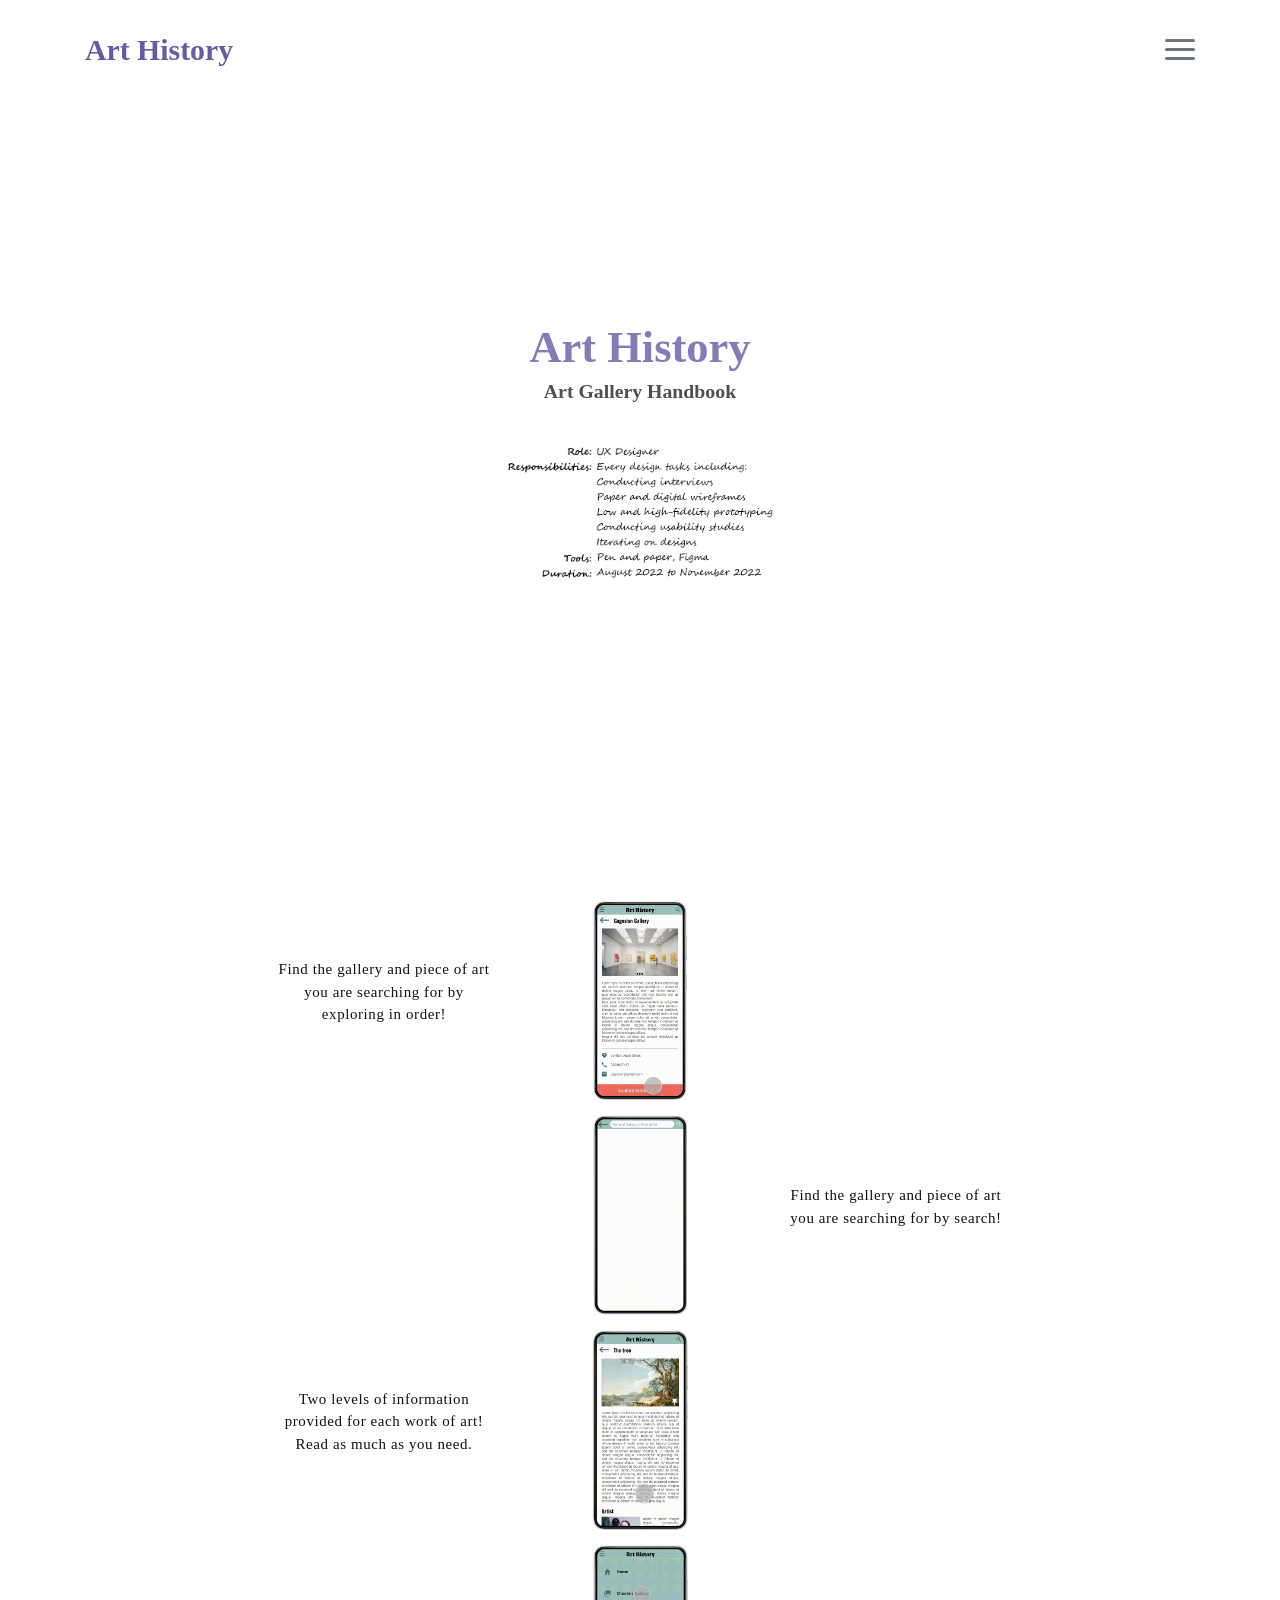
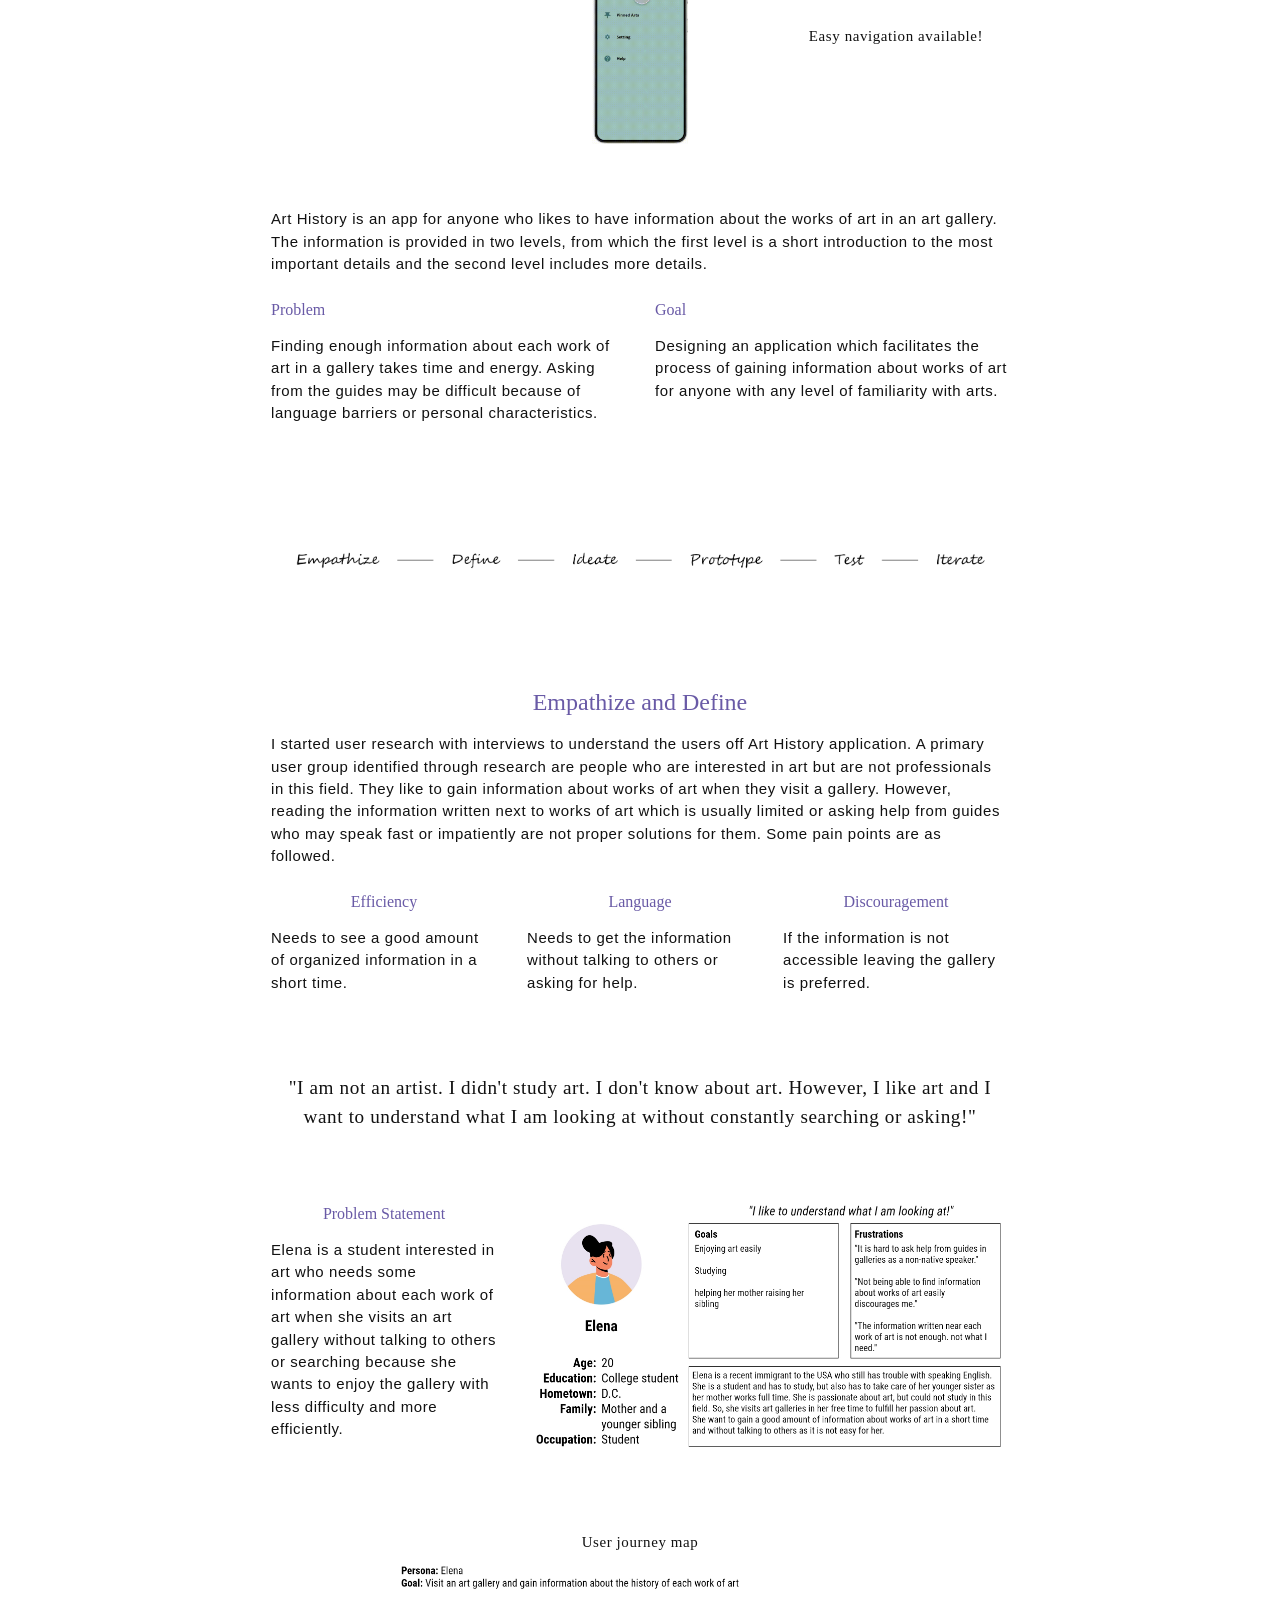
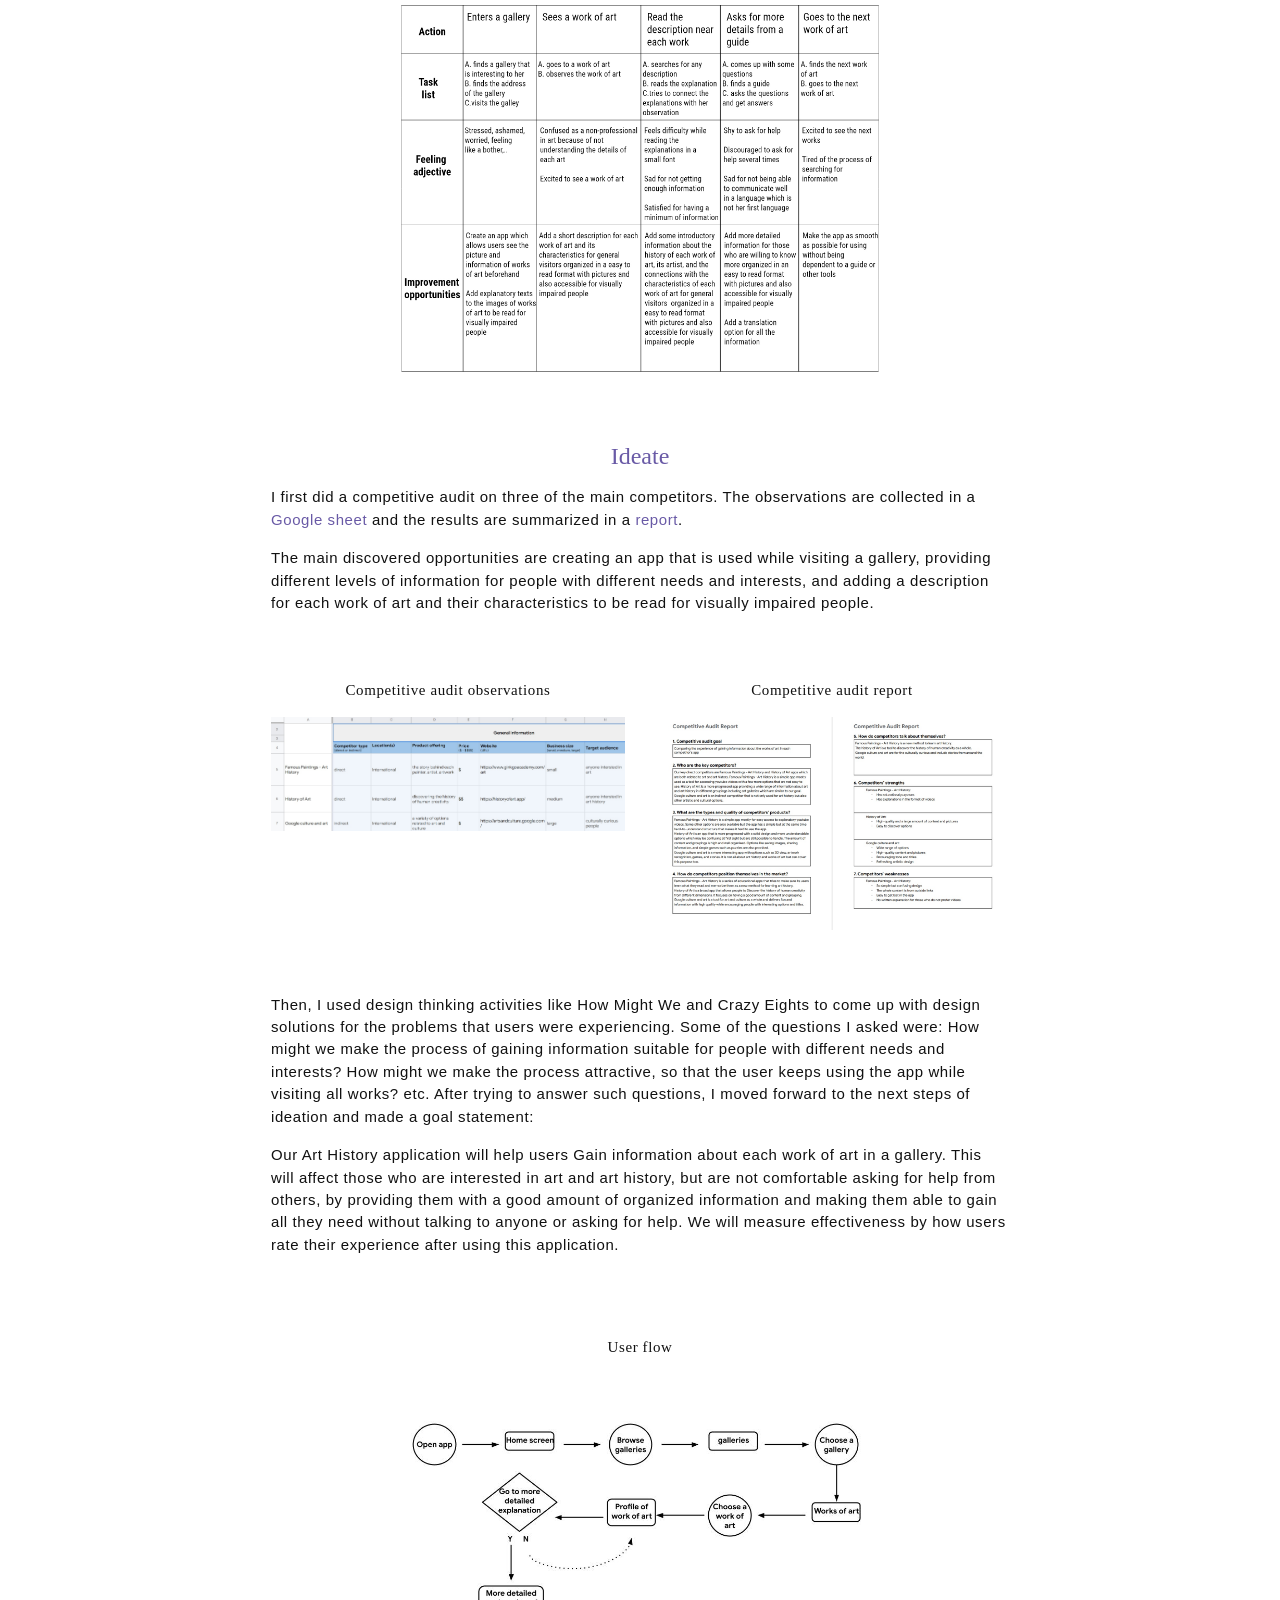
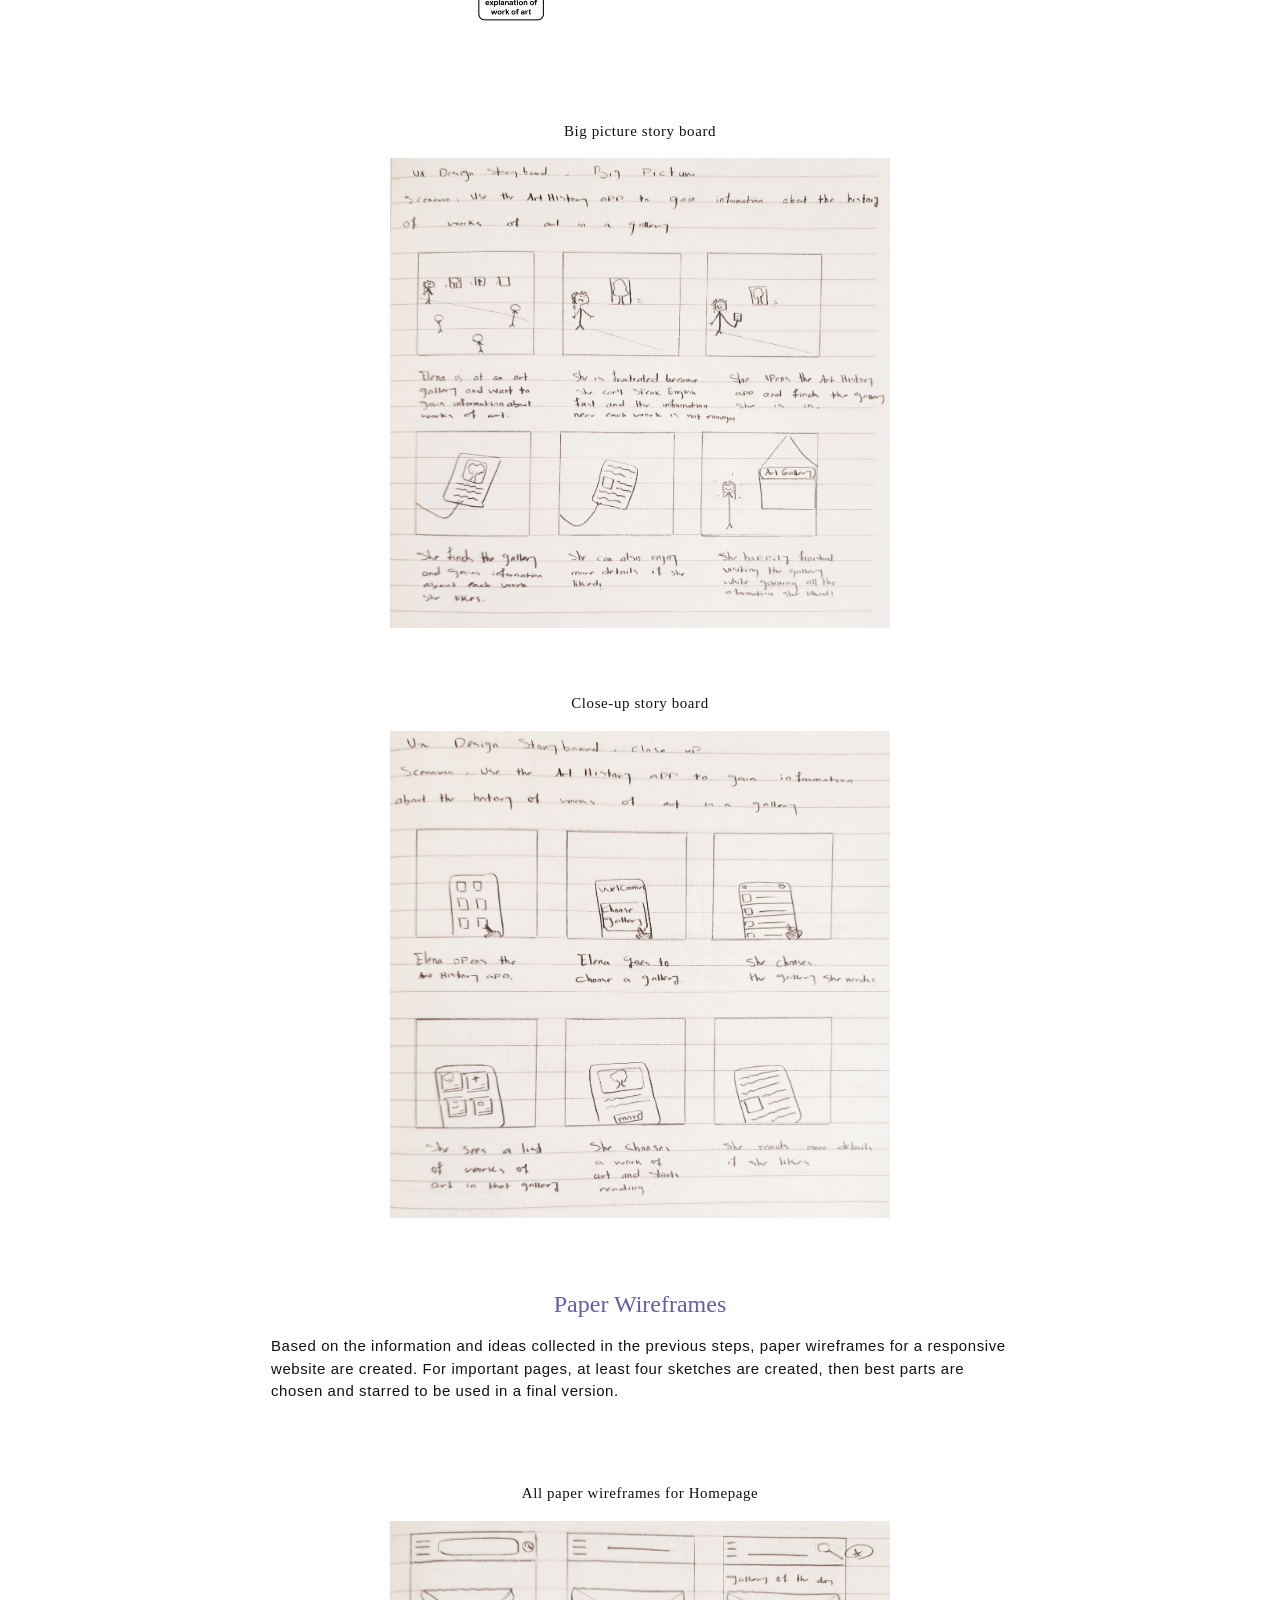
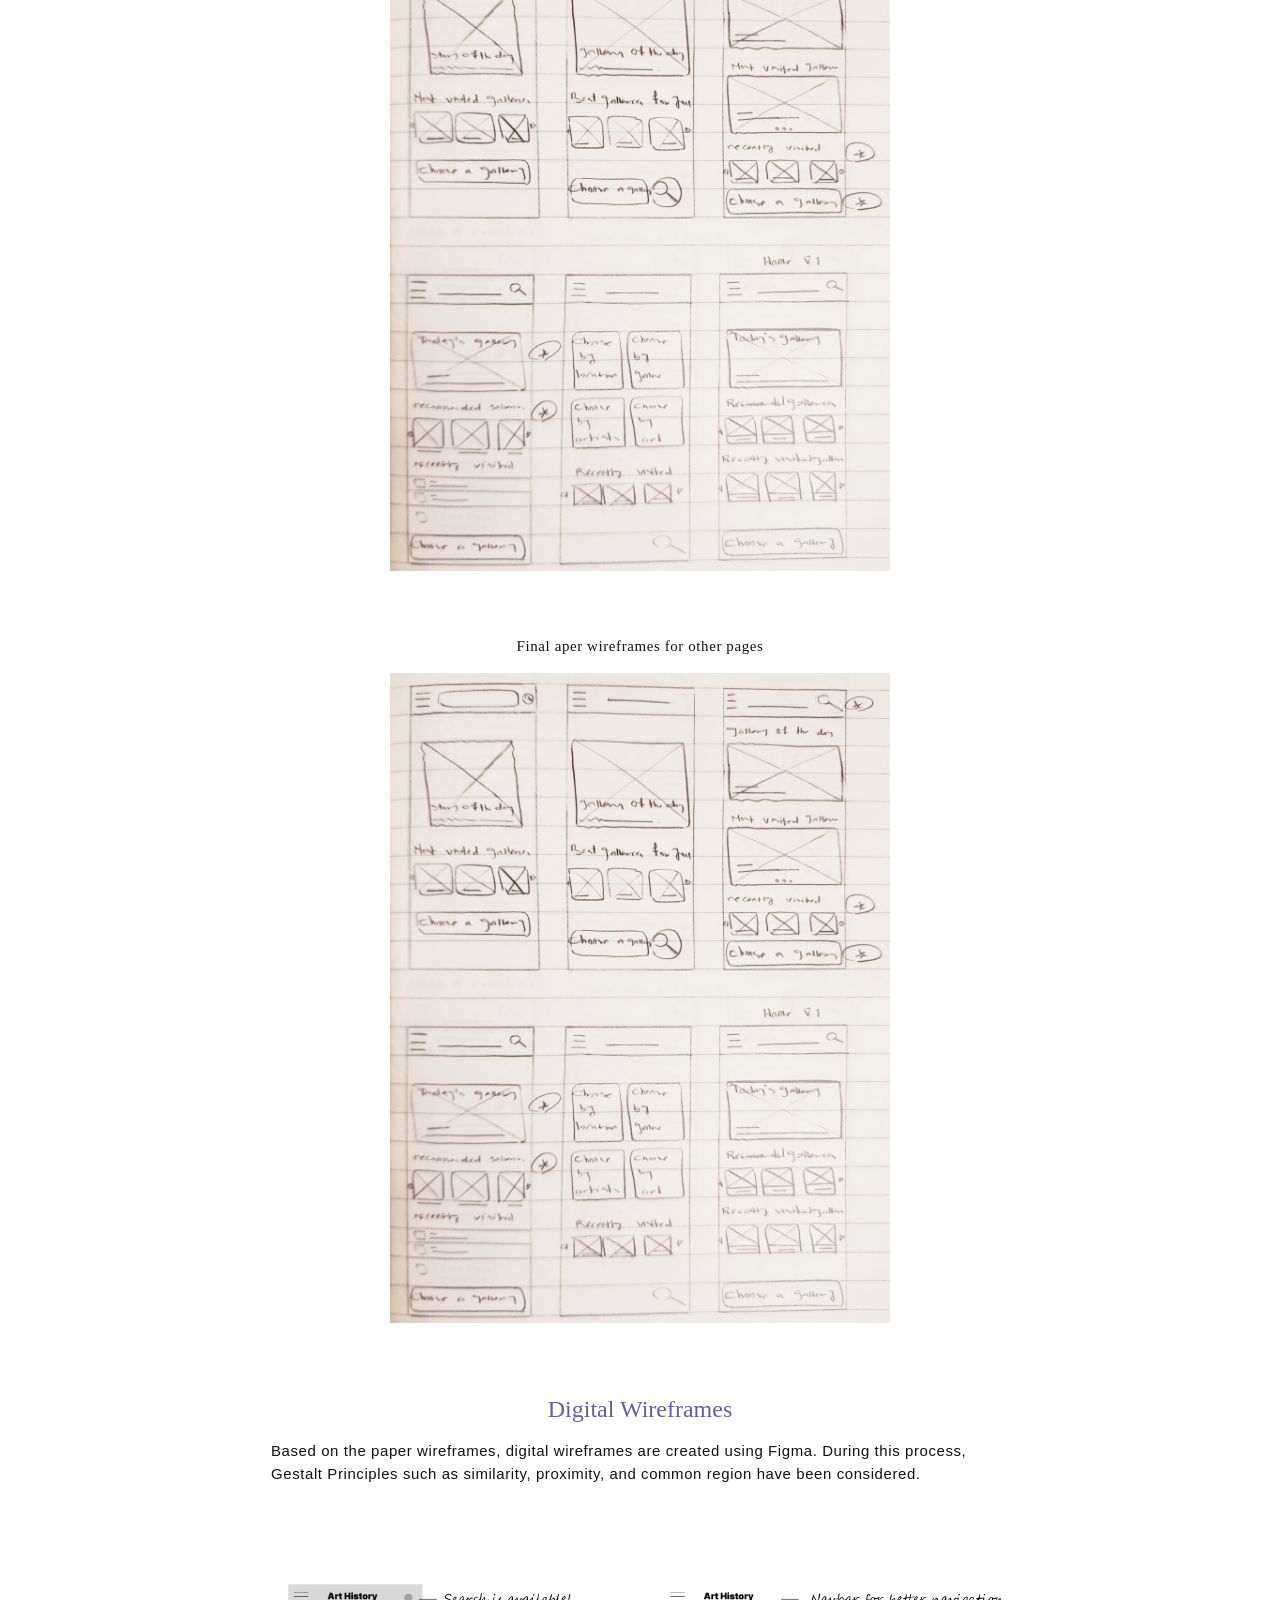
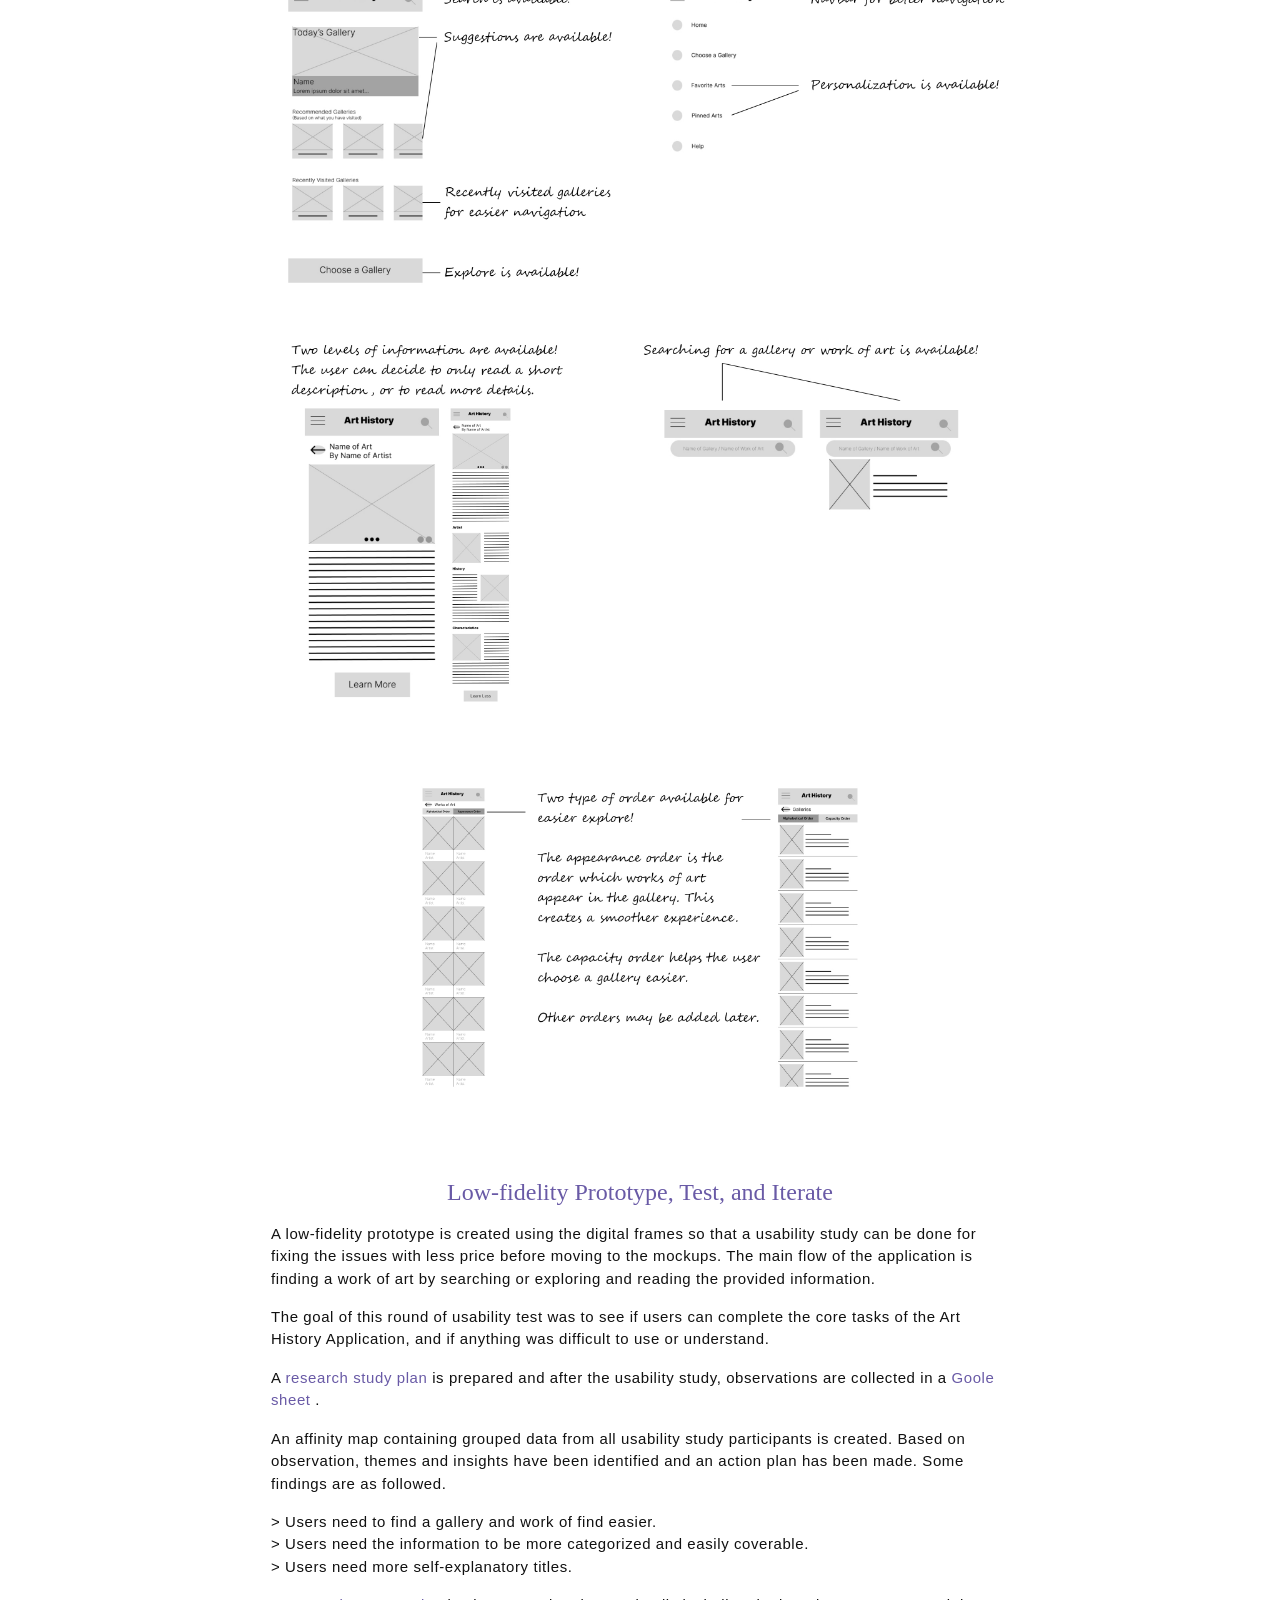
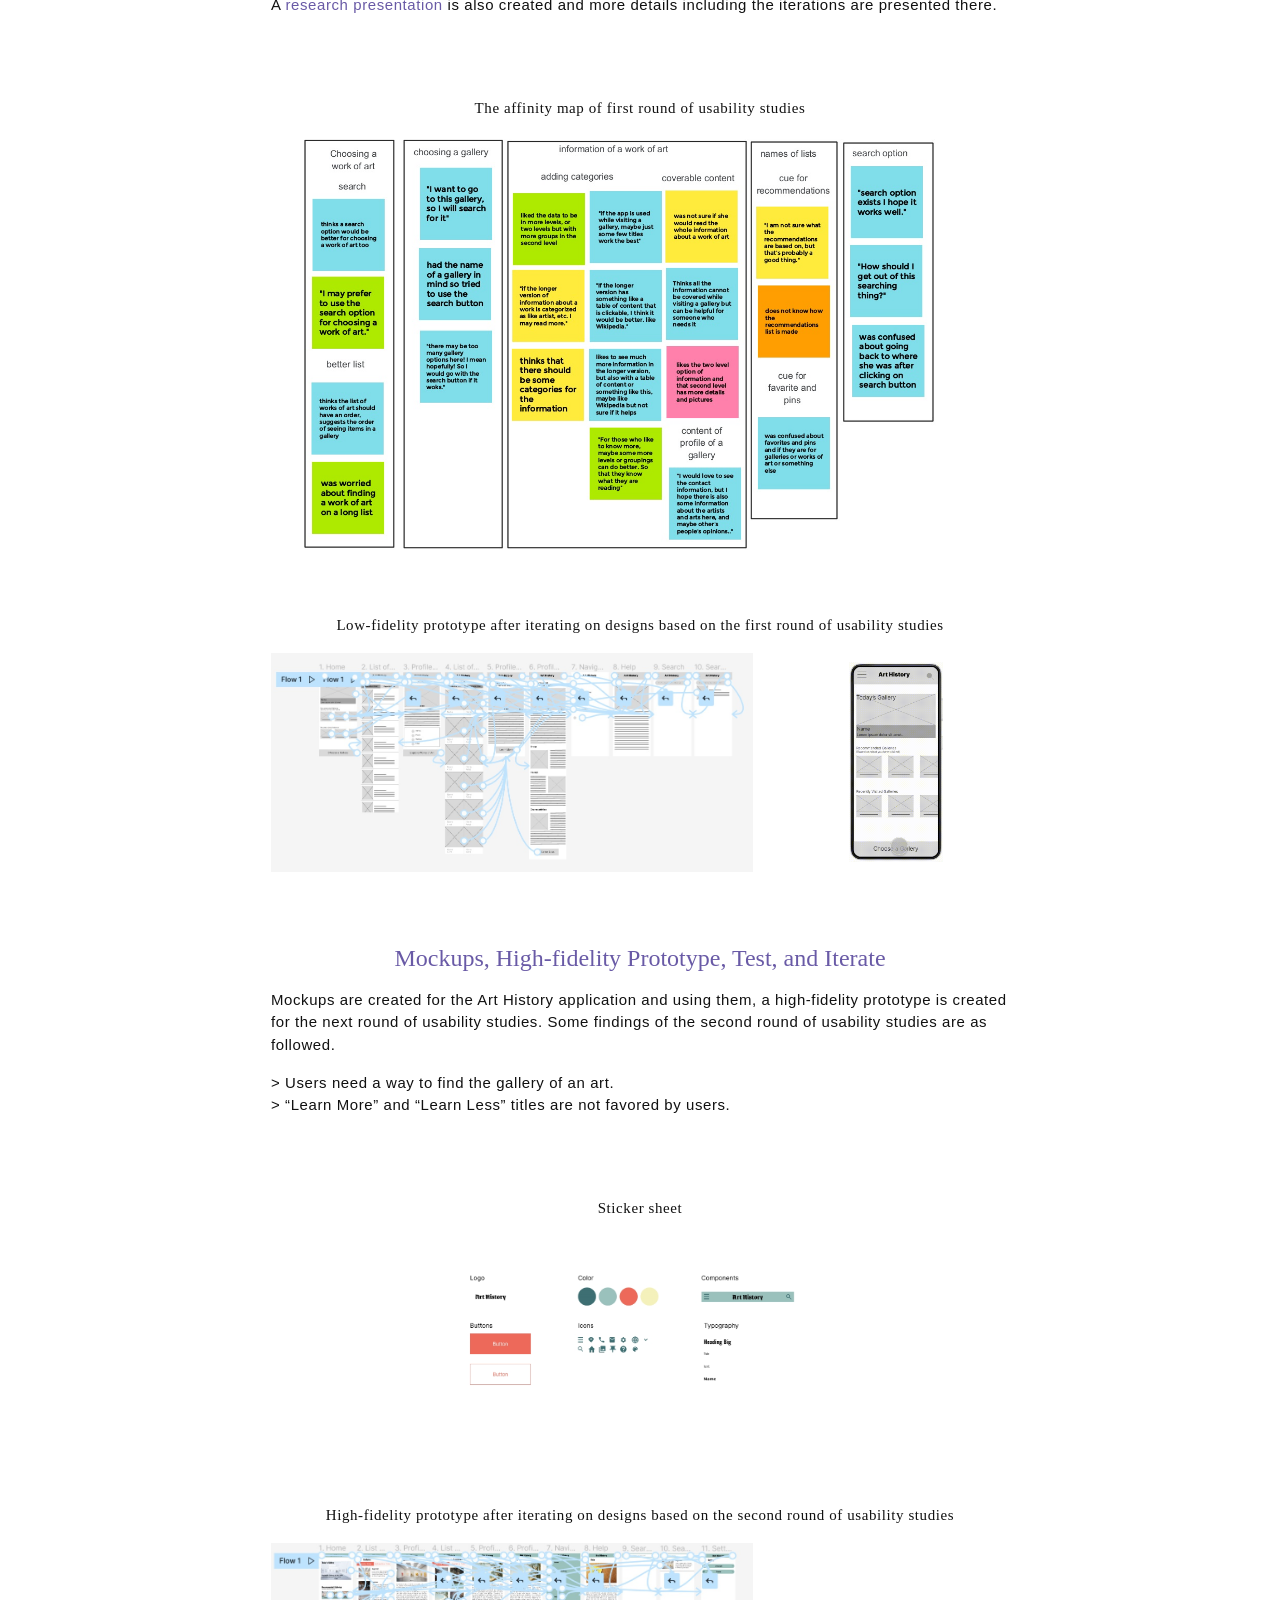
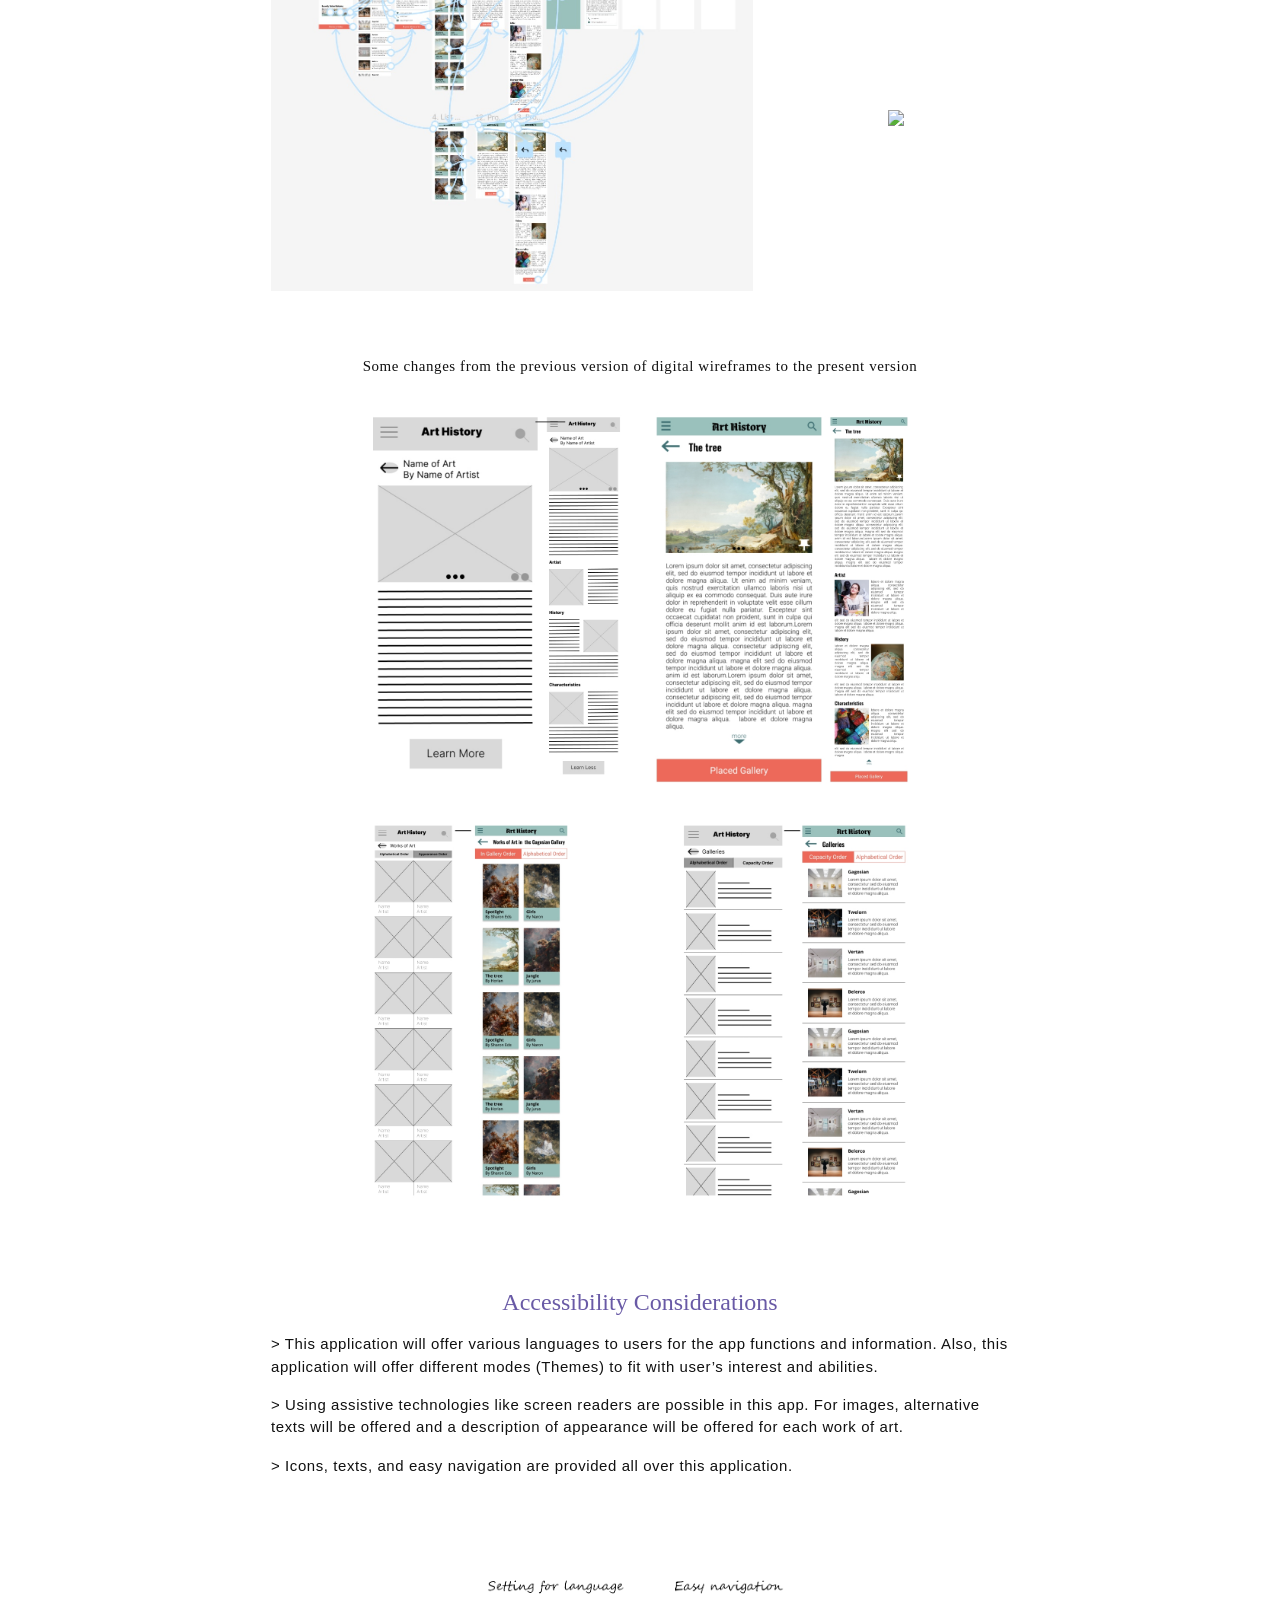
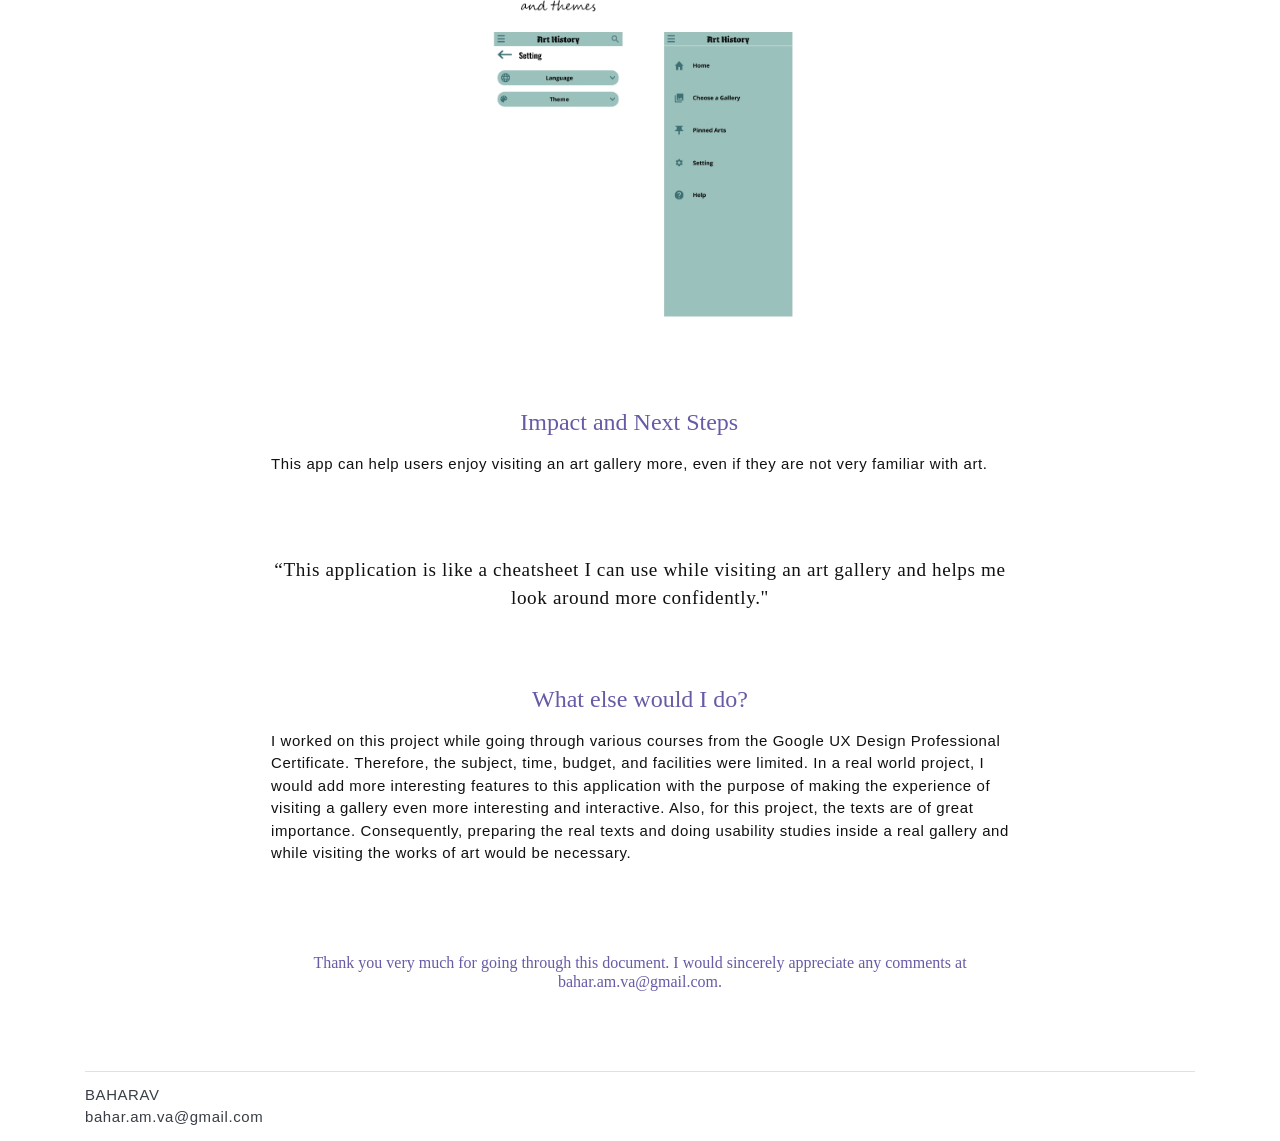
==== commit e6a7391b: "2" ====
--- a/arthistory.html
+++ b/arthistory.html
@@ -501,7 +501,7 @@
         <p>
             Sticker sheet
         </p>
-        <img src="assets/imgs/Art_stickersheet.jpg" class="blog-card-img maxheight-img">
+        <img src="assets/imgs/Art_stickersheet.jpg" class="blog-card-img">
     </div>
 </section>
 
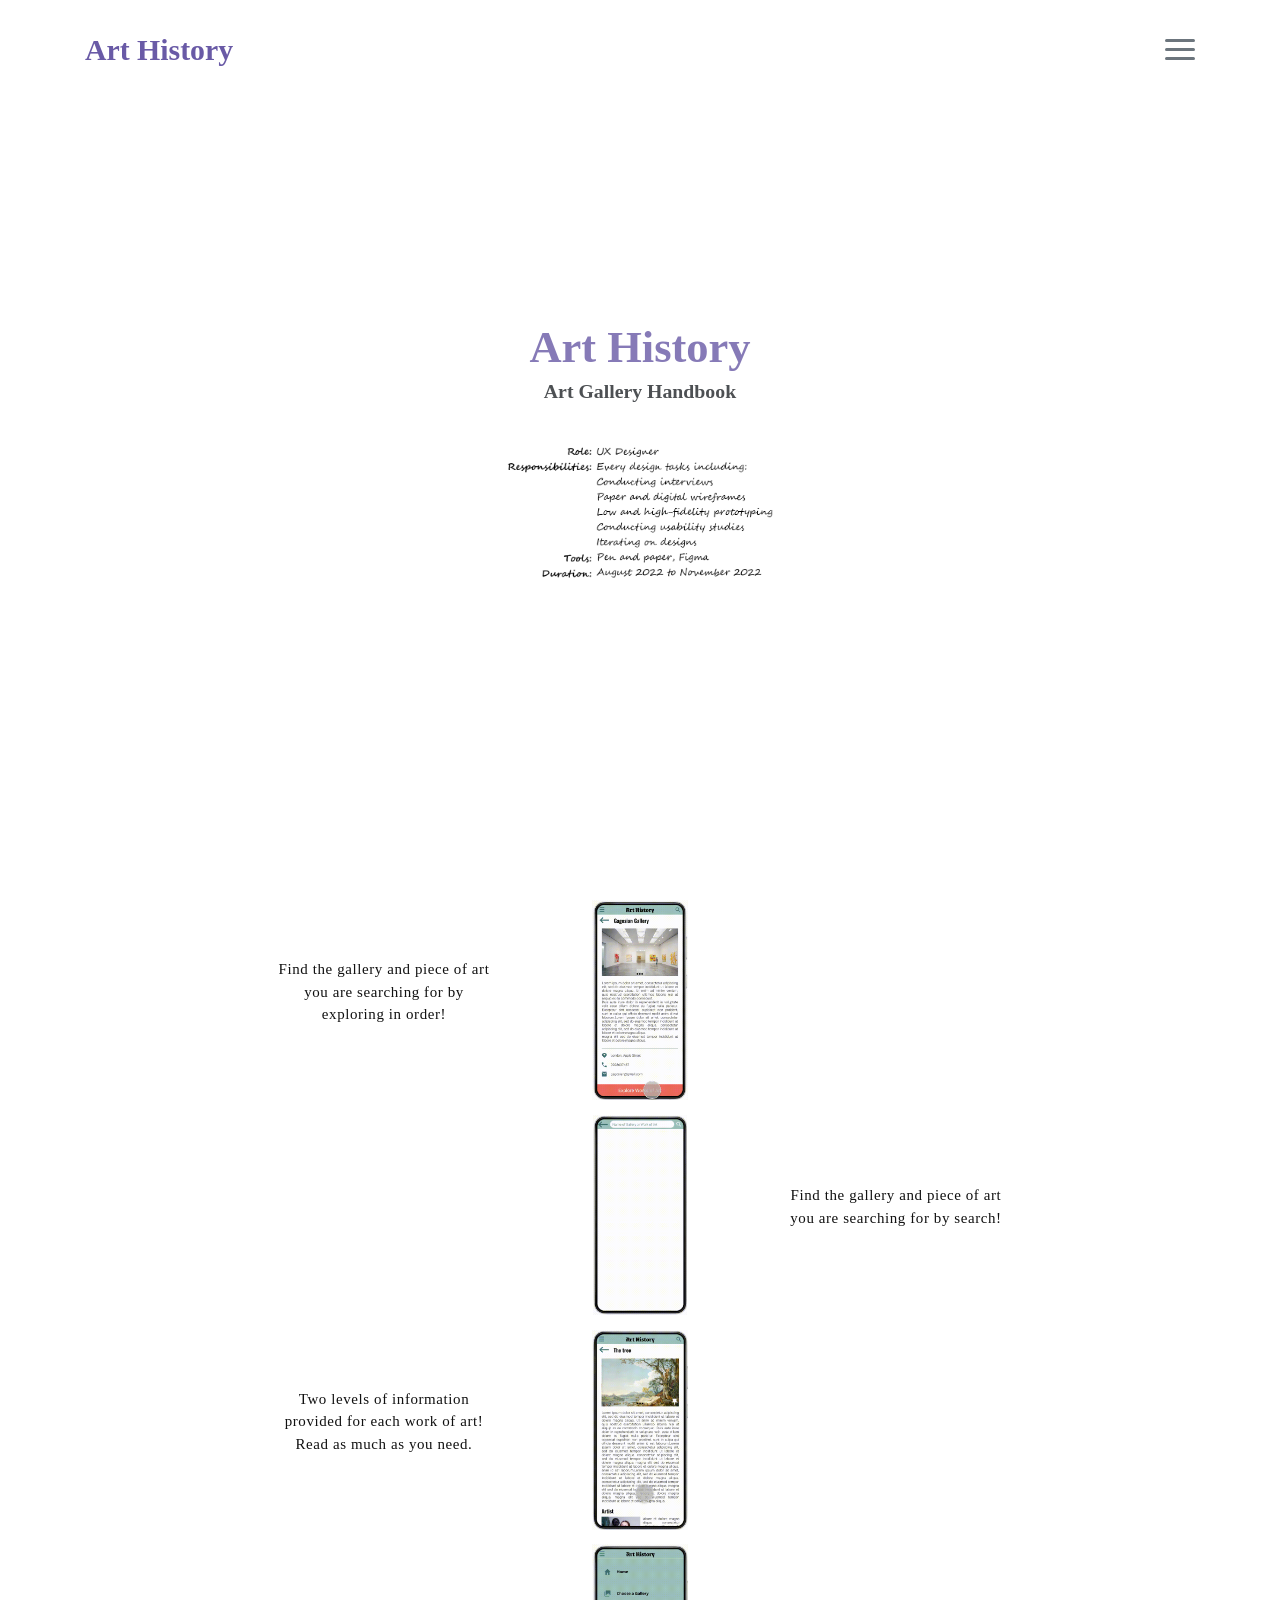
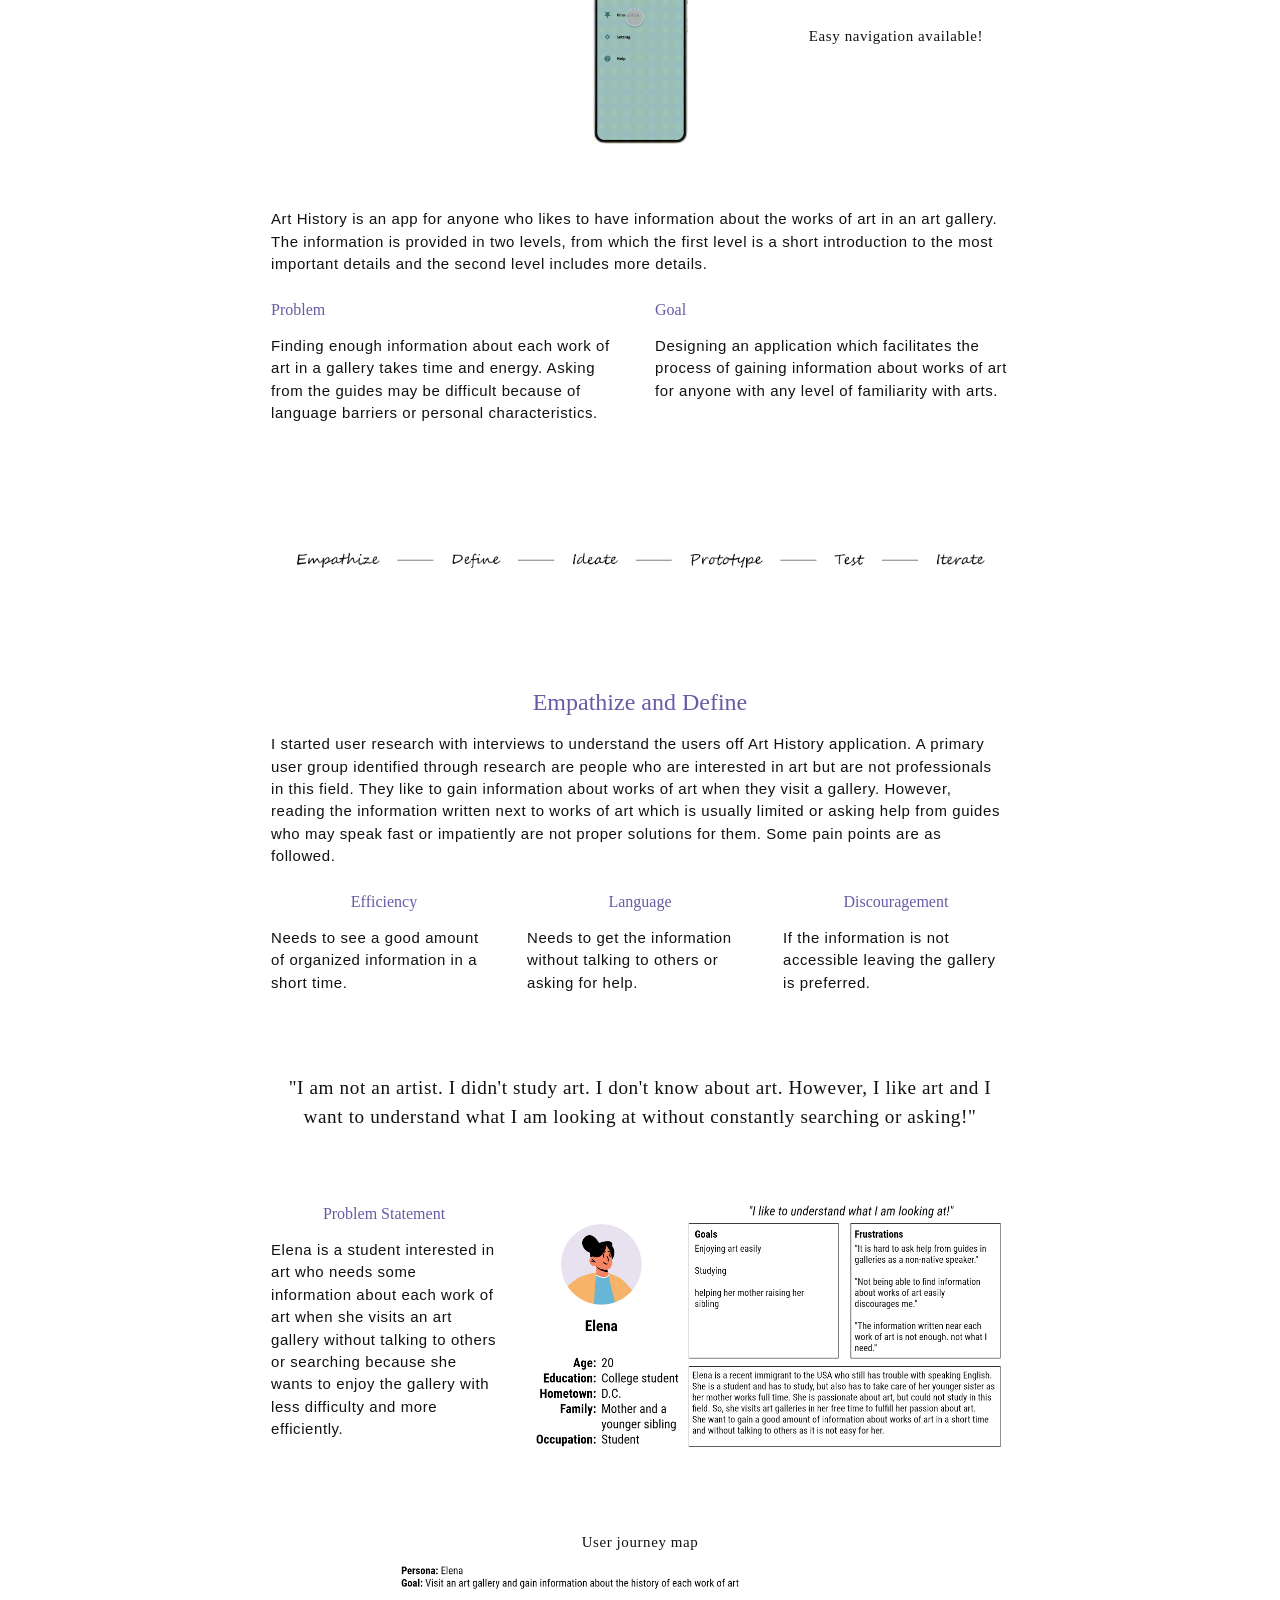
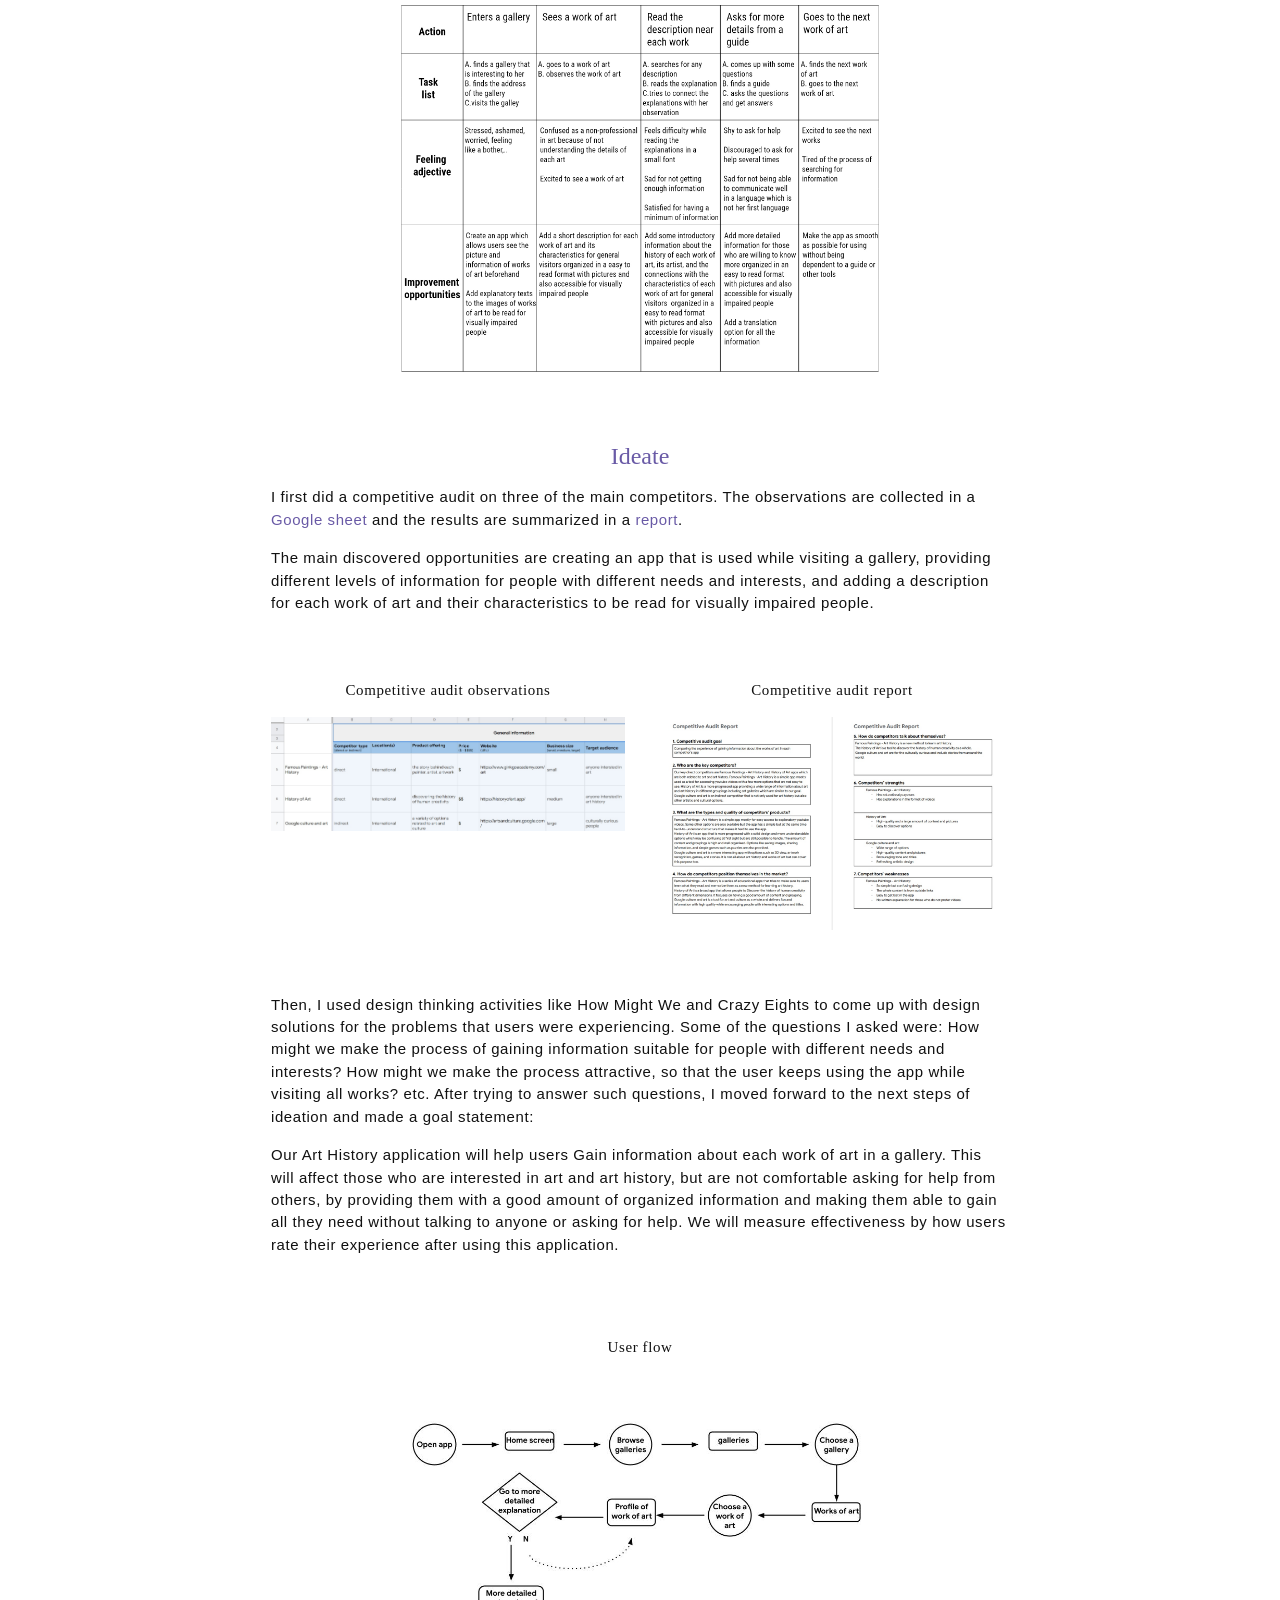
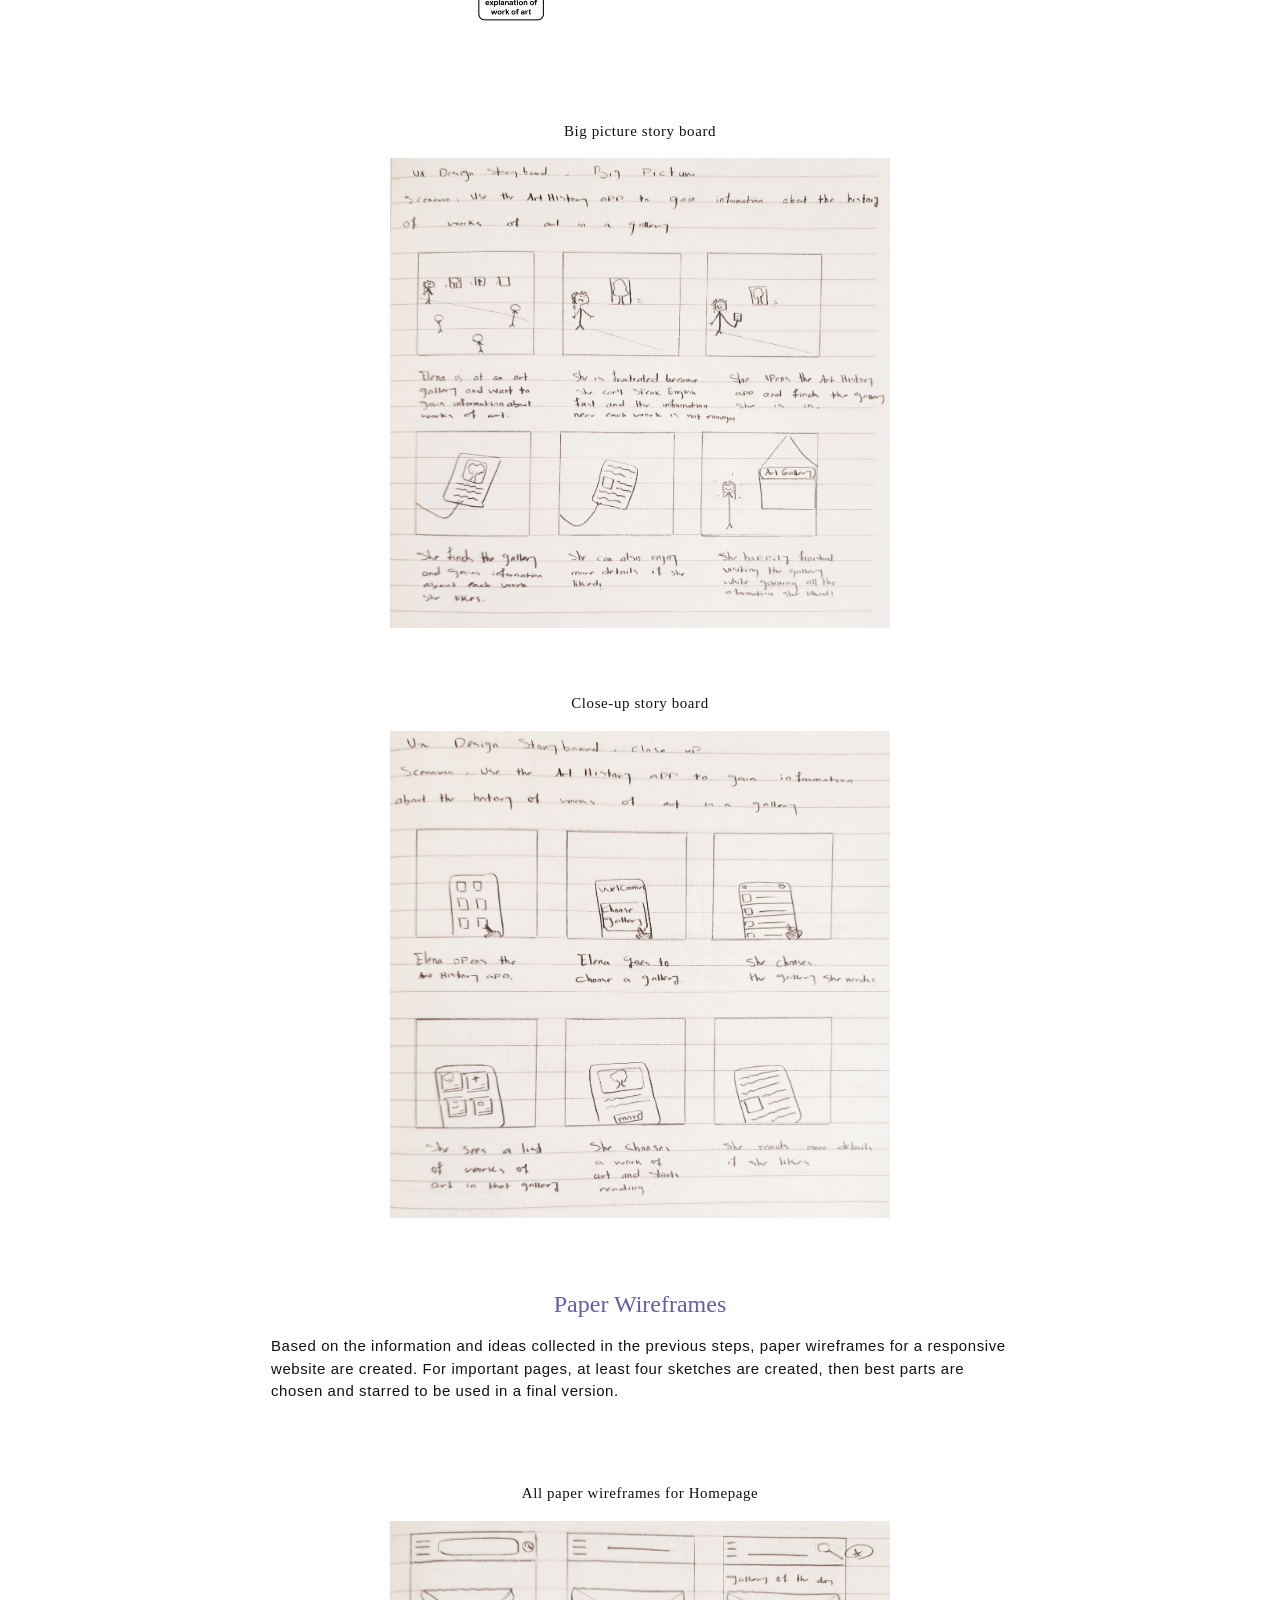
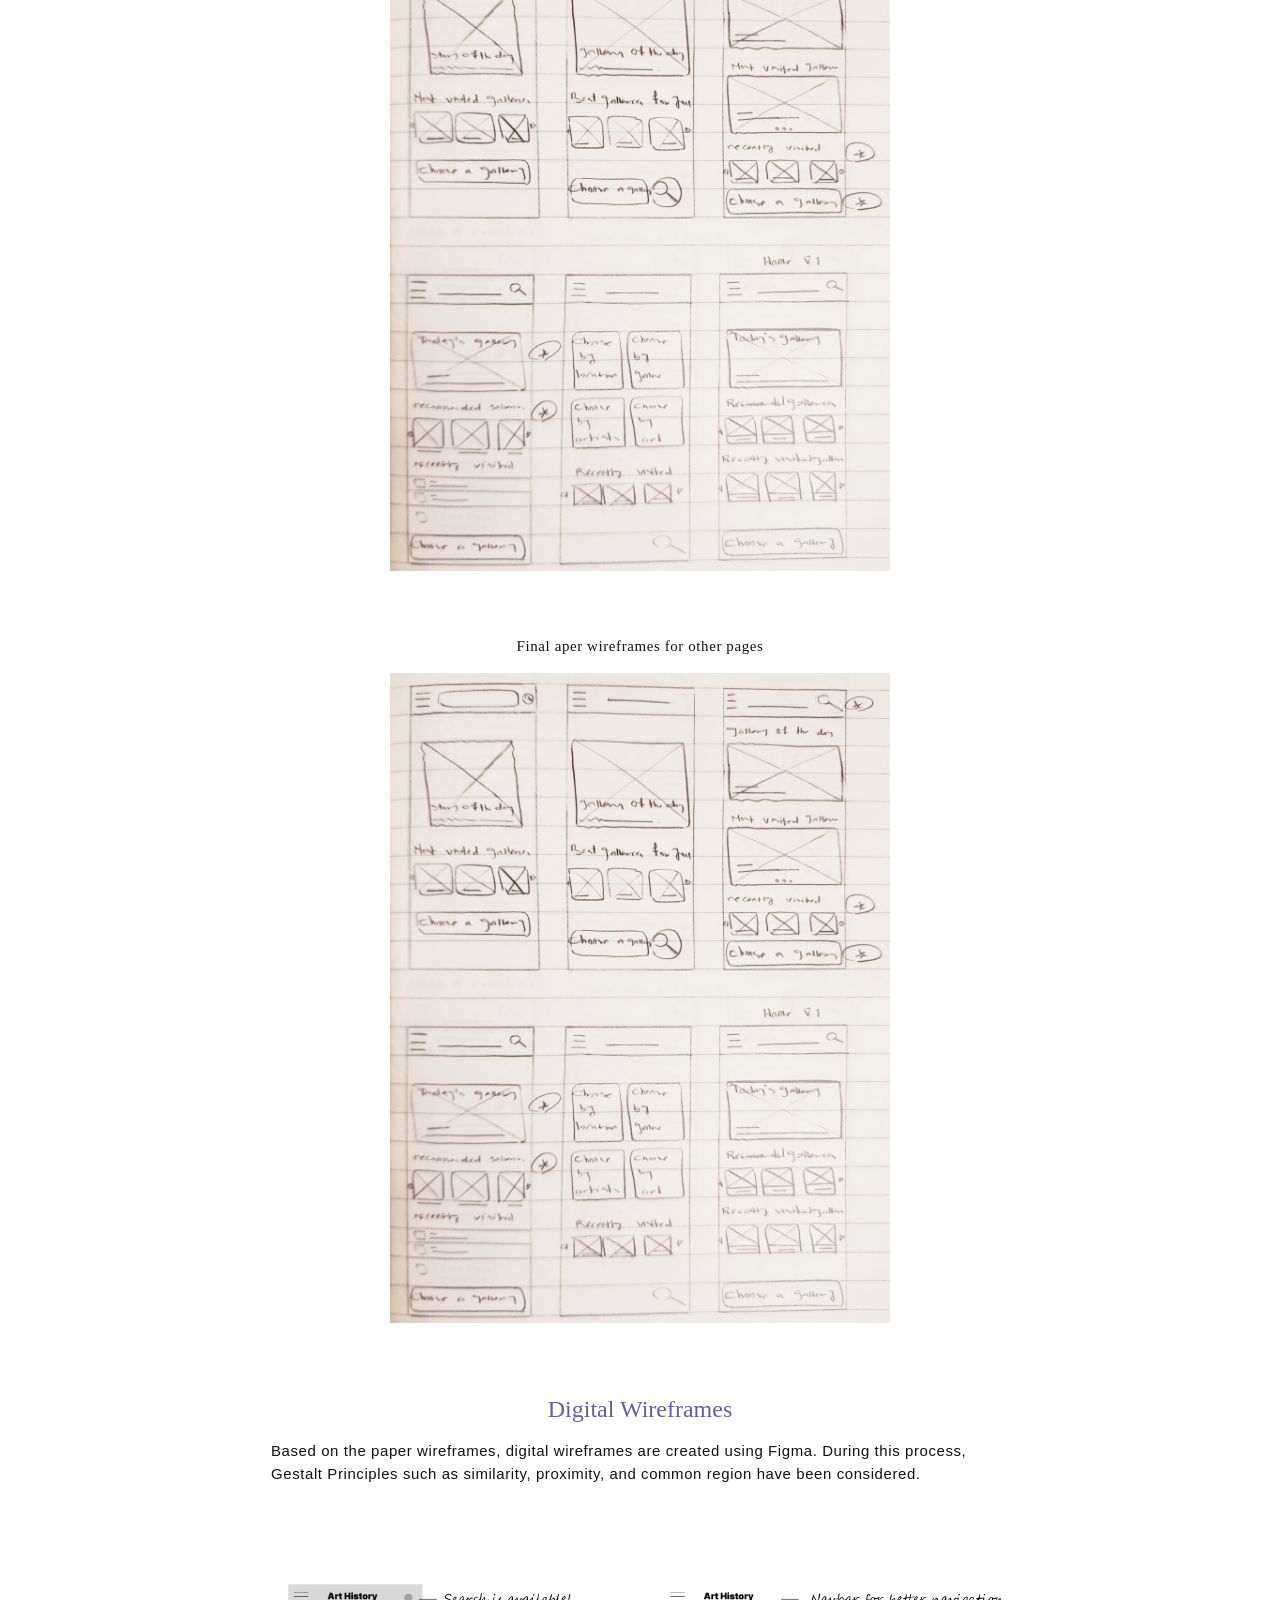
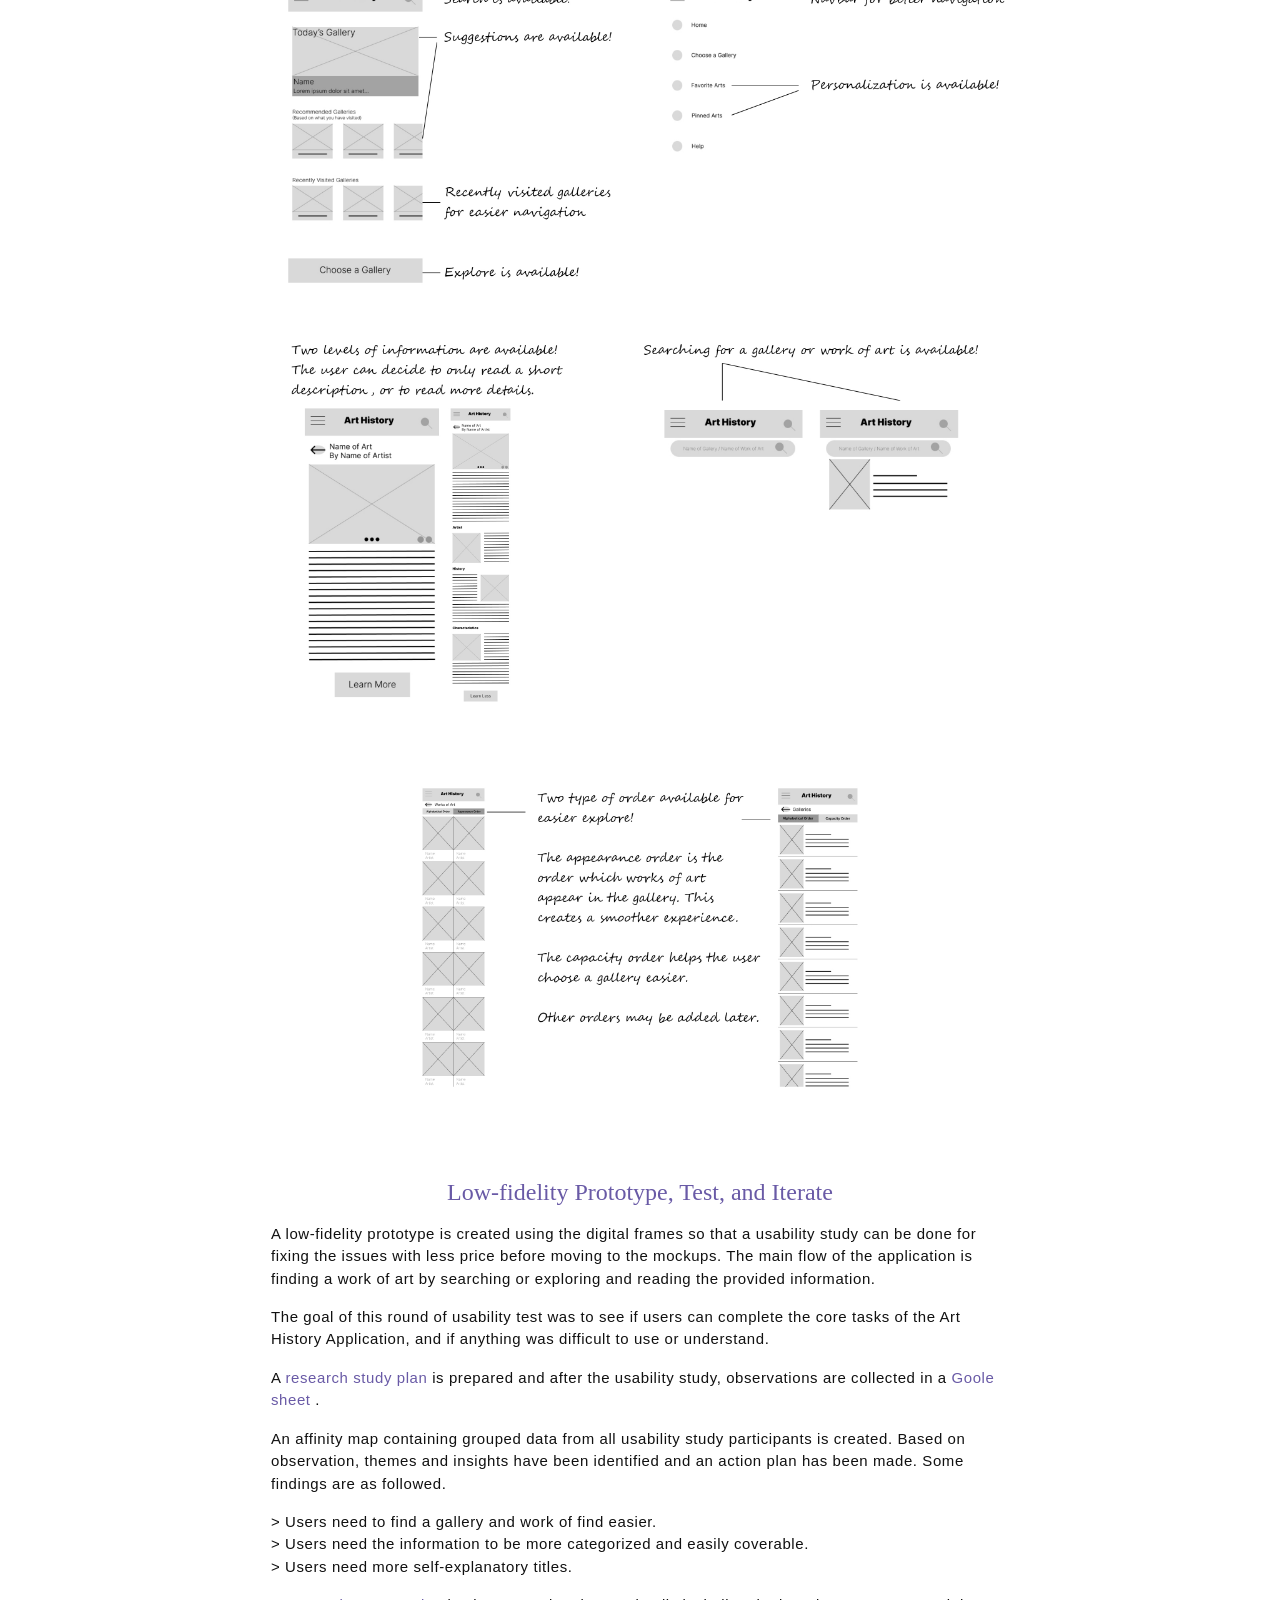
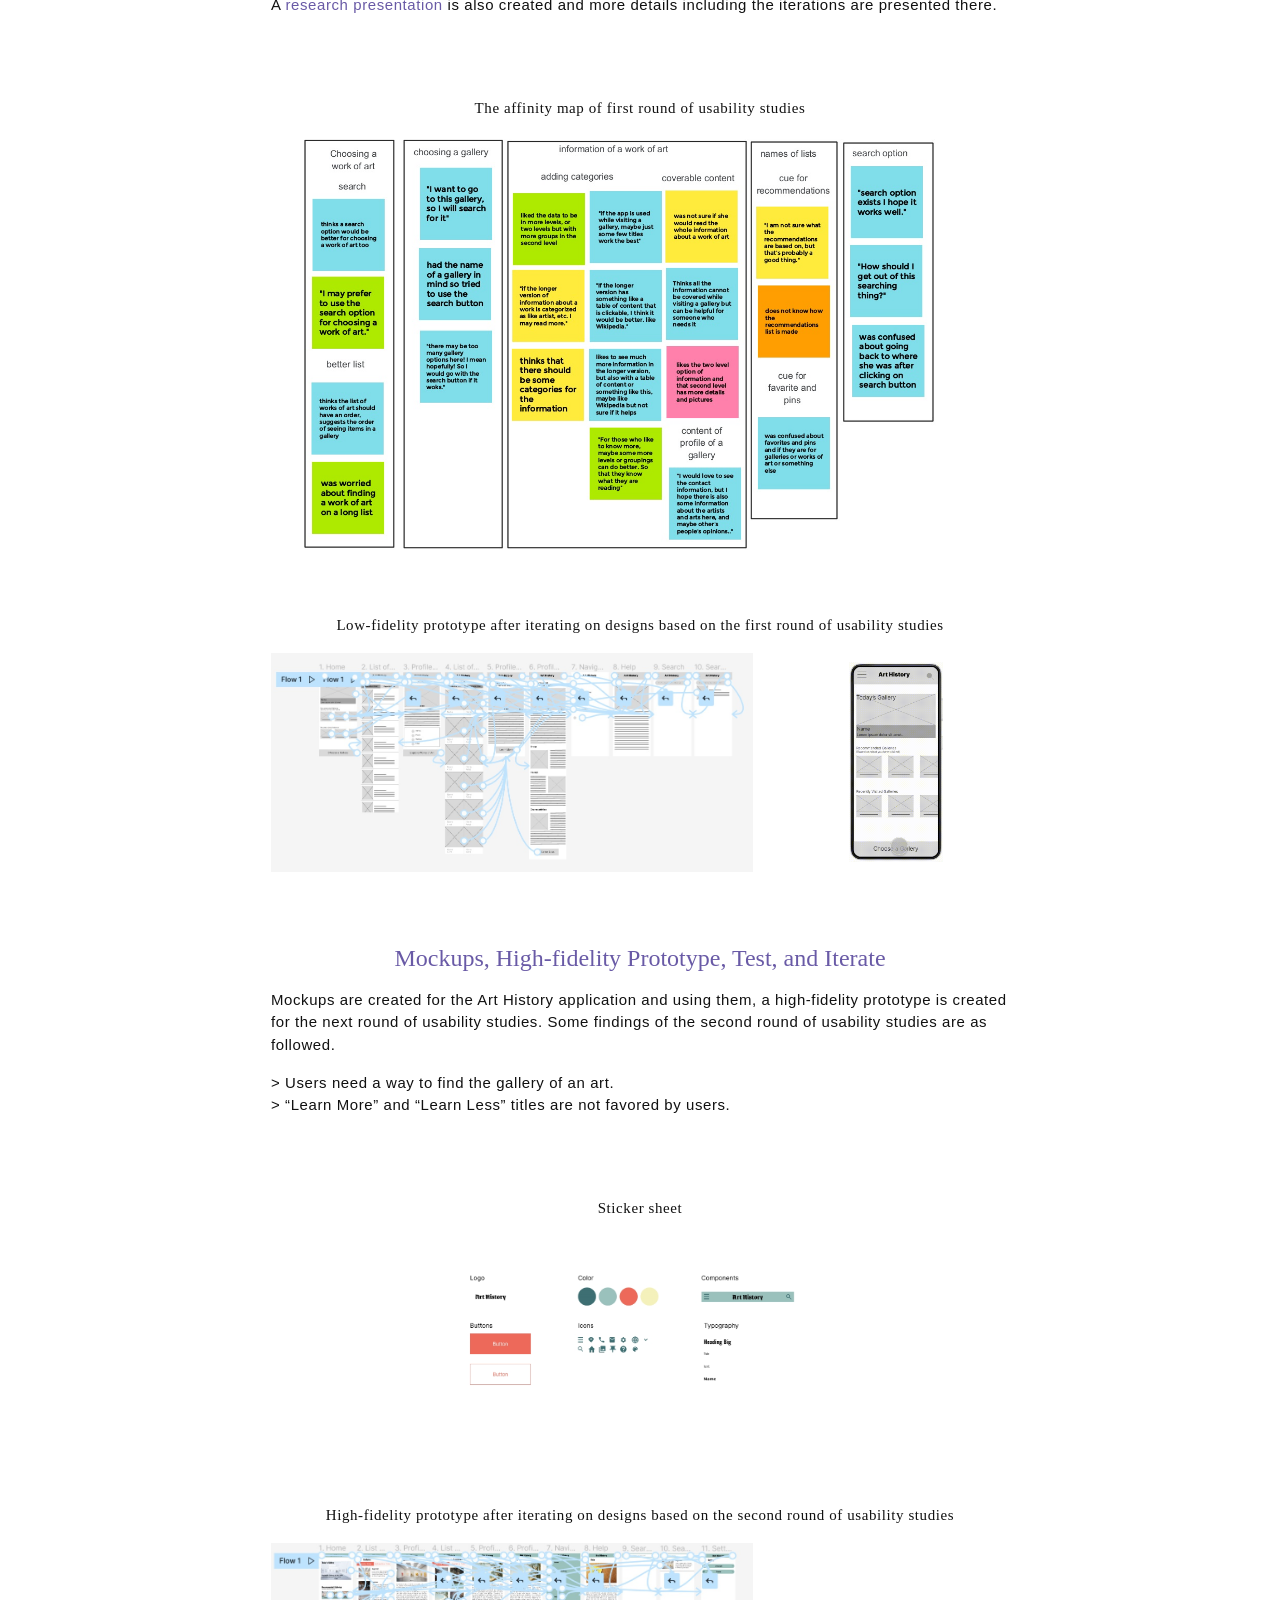
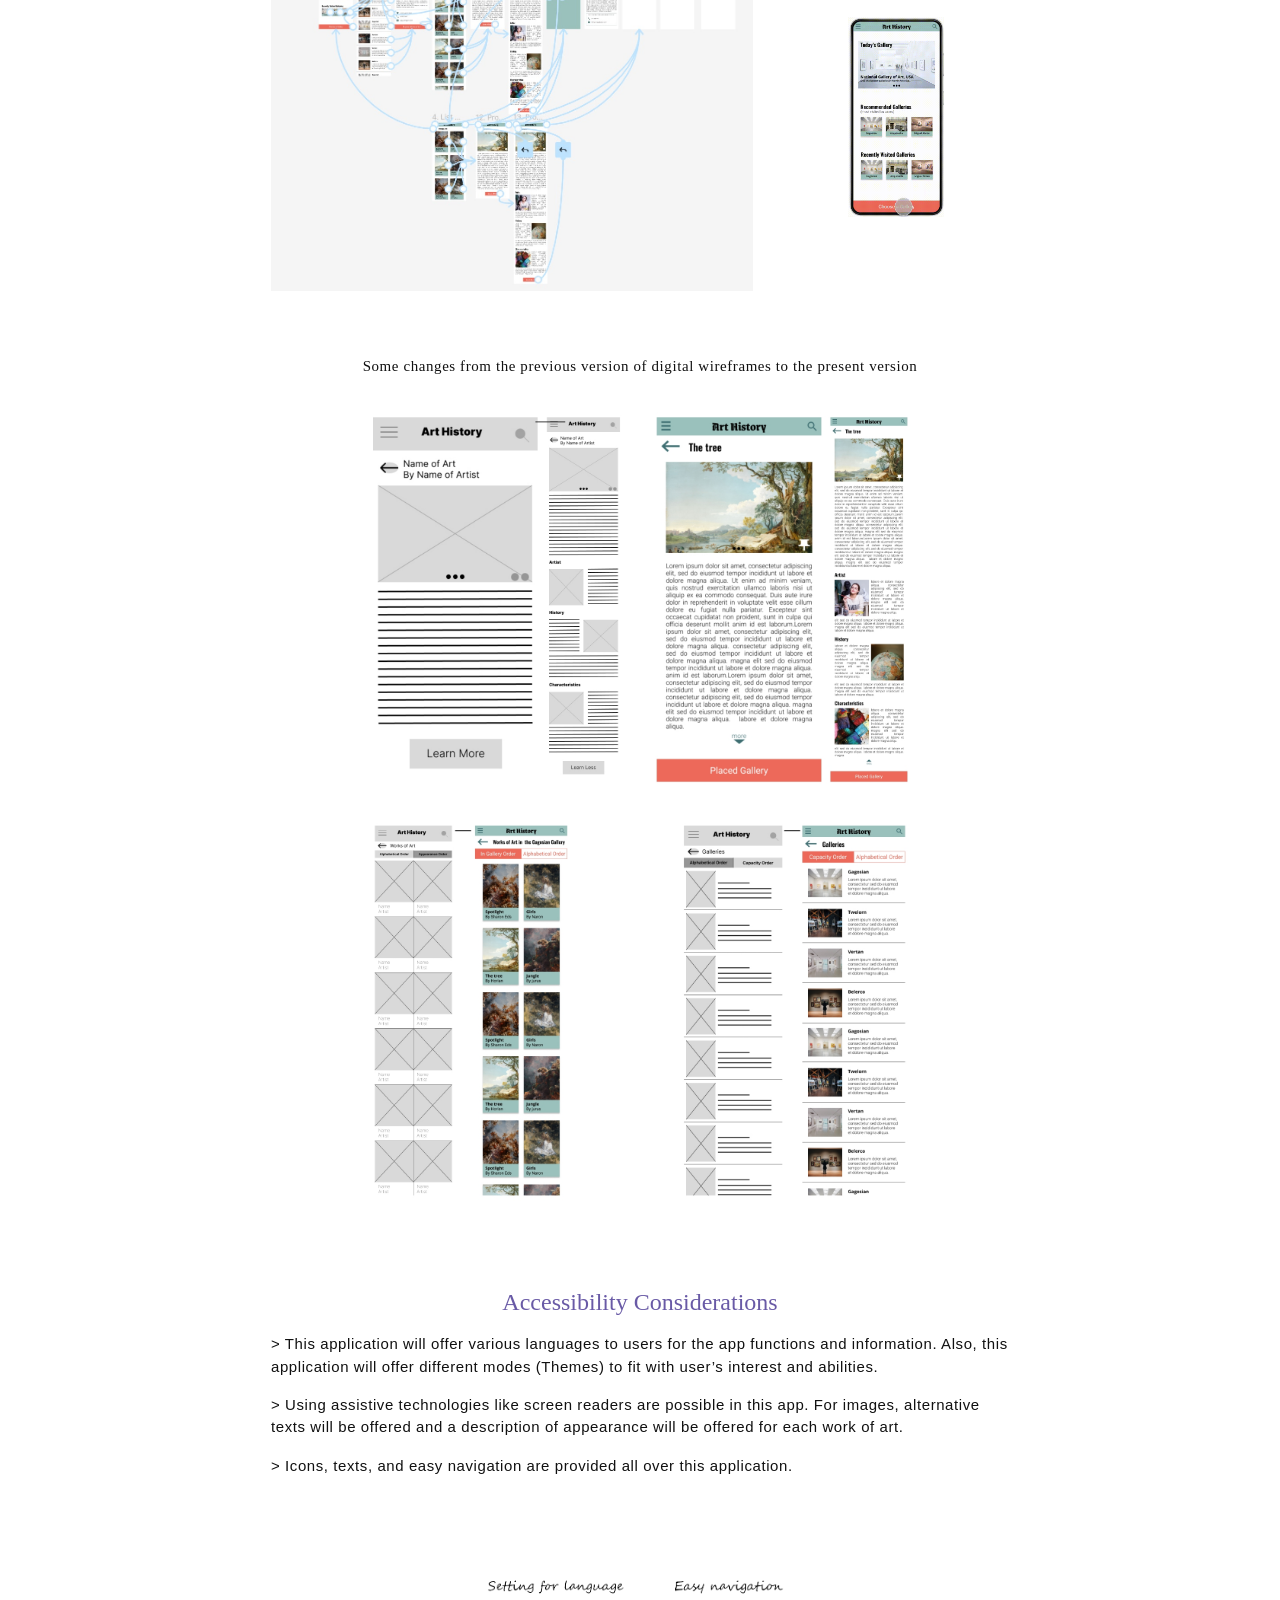
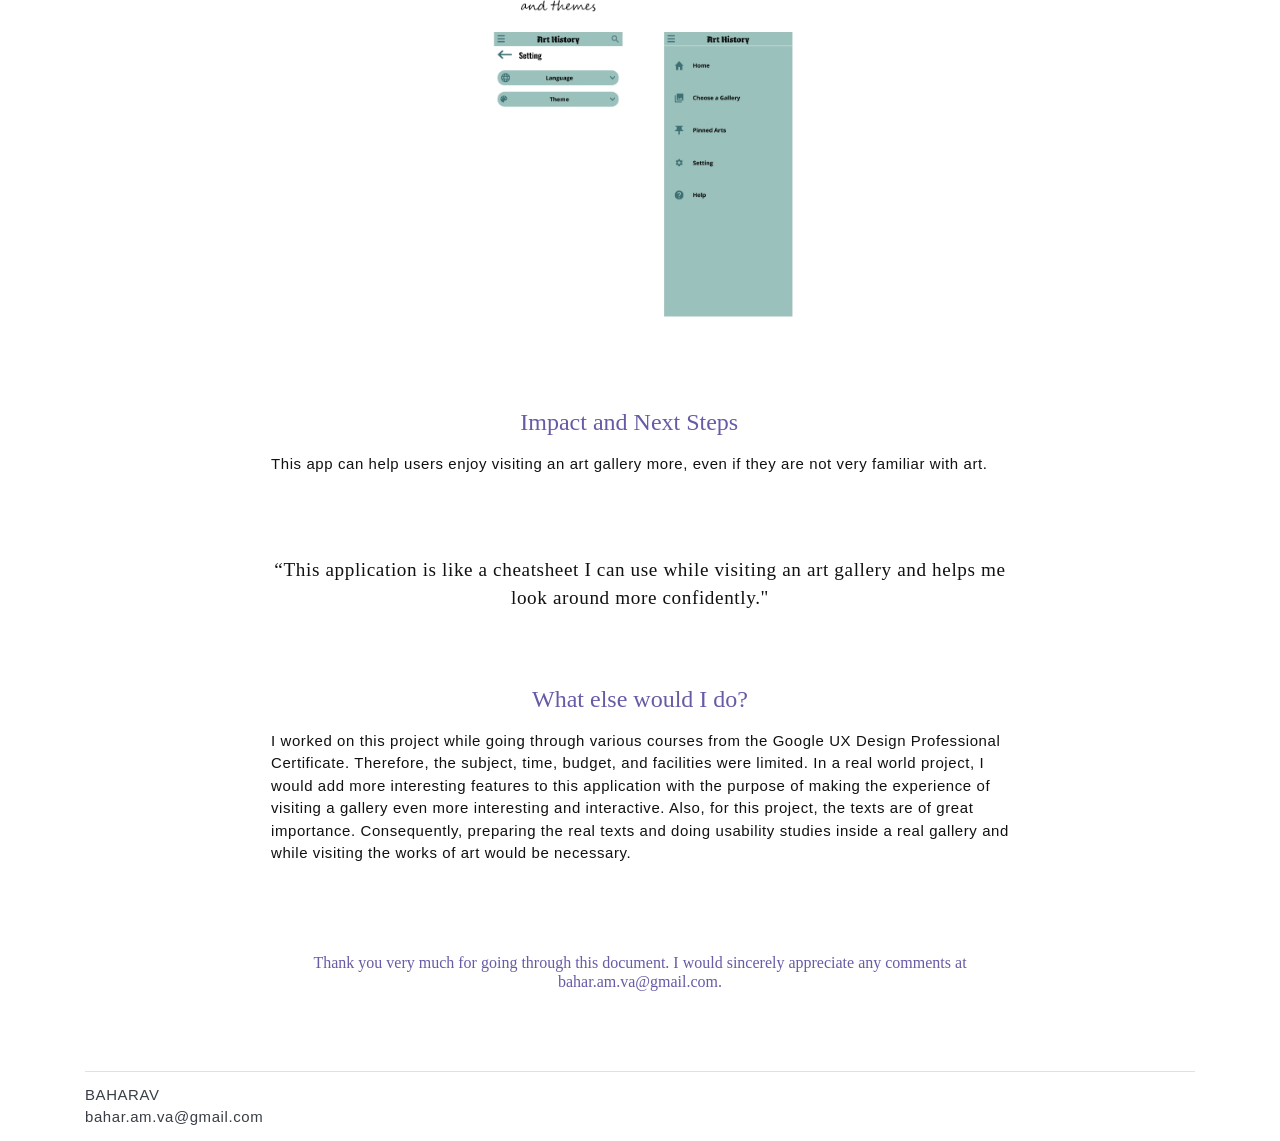
==== commit 5b9b2104: "3" ====
--- a/arthistory.html
+++ b/arthistory.html
@@ -516,7 +516,7 @@
                 <img src="assets/imgs/Art_highfiprototype.jpg" class="blog-card-img">
             </div>
             <div class="col-md-4">
-                <img src="assets/vdos/Art_highfi_1.gif" class="blog-card-img maxheight-img">
+                <img src="assets/vdos/Art_Highfi_1.gif" class="blog-card-img maxheight-img">
             </div>
         </div>
     </div>
